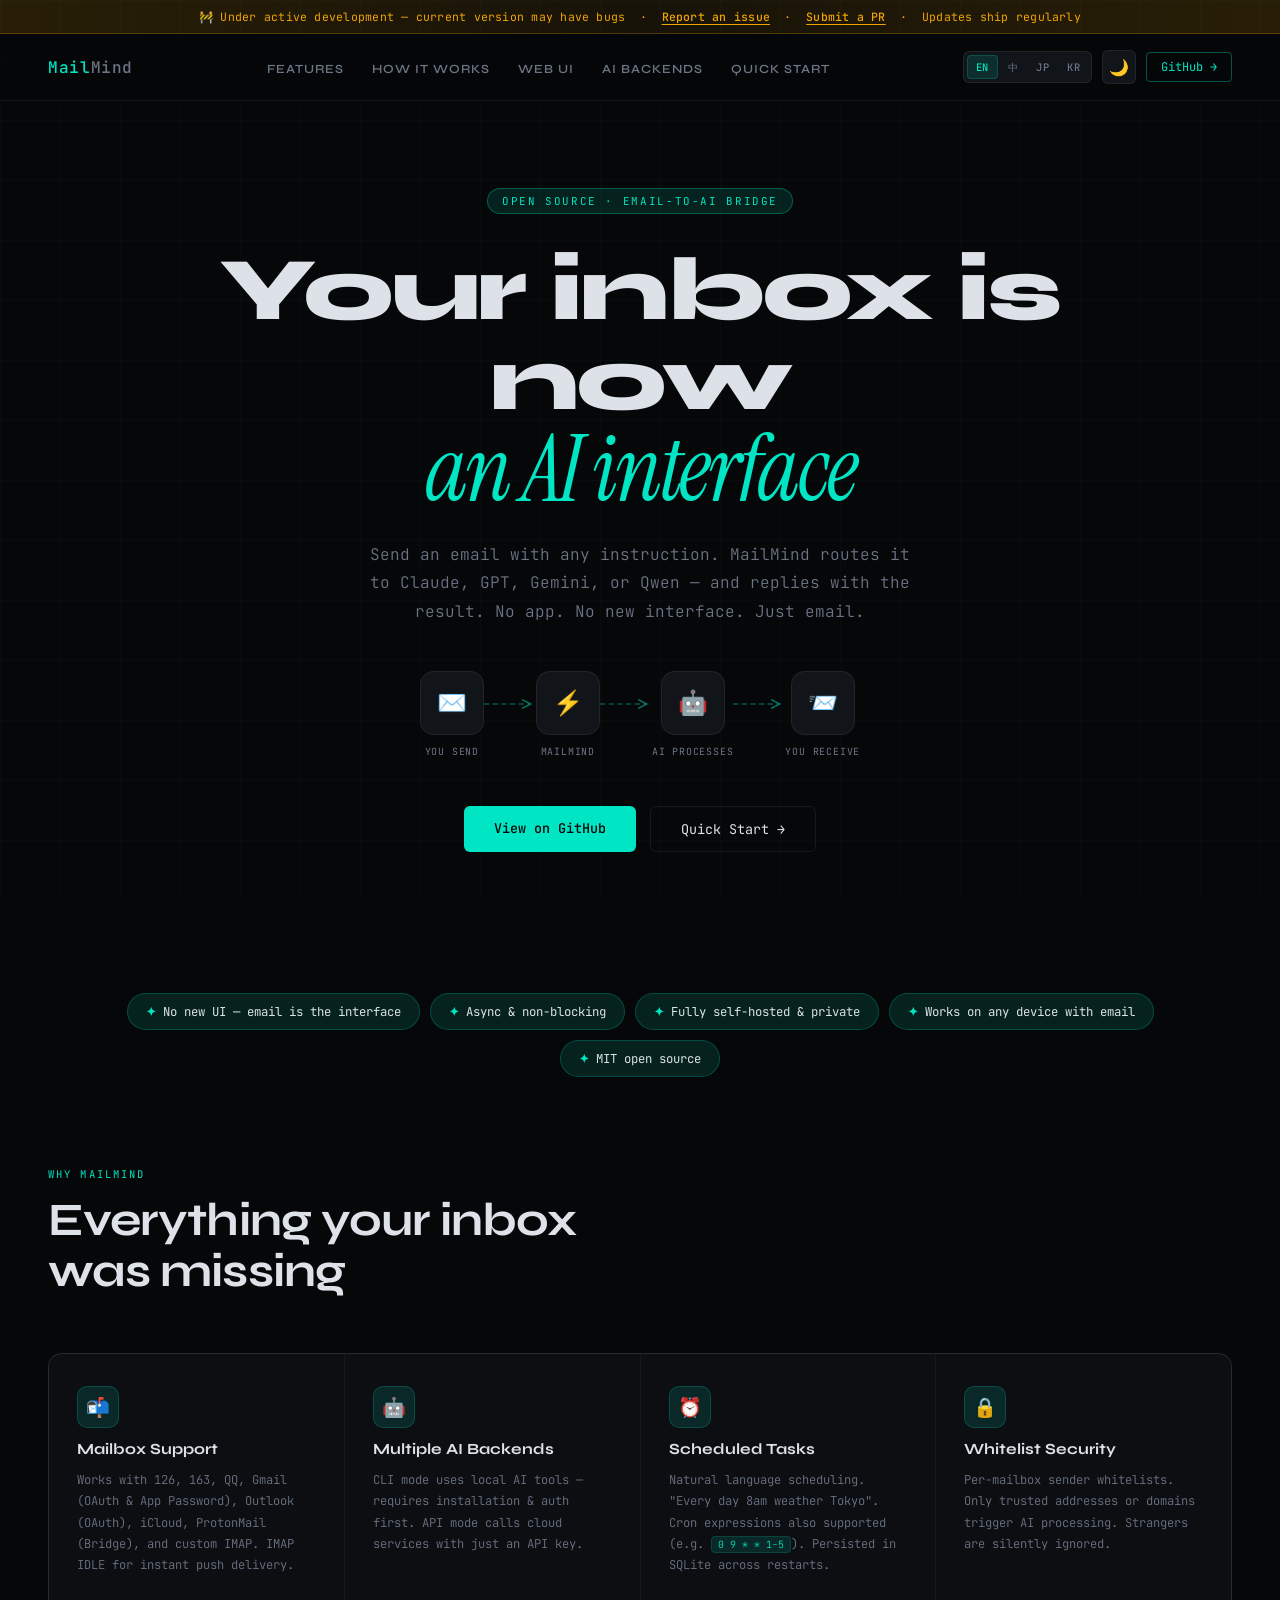
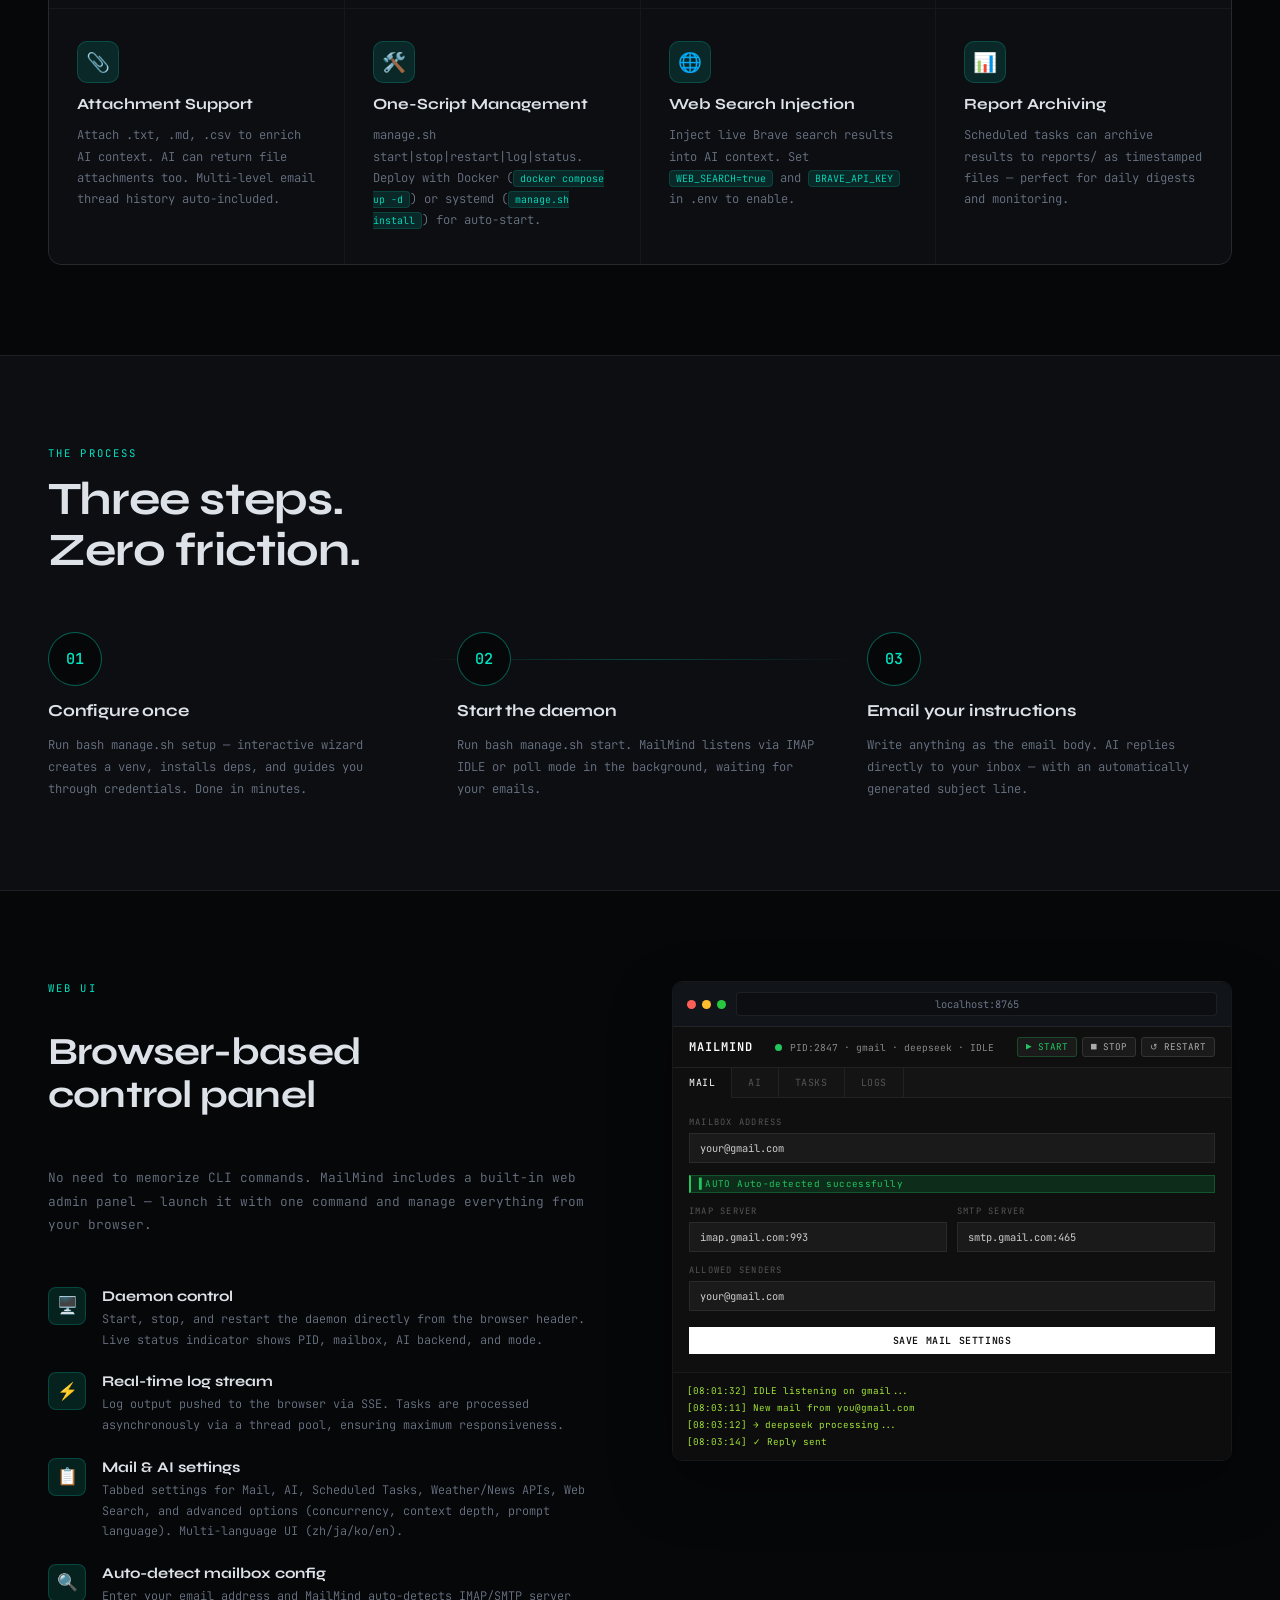
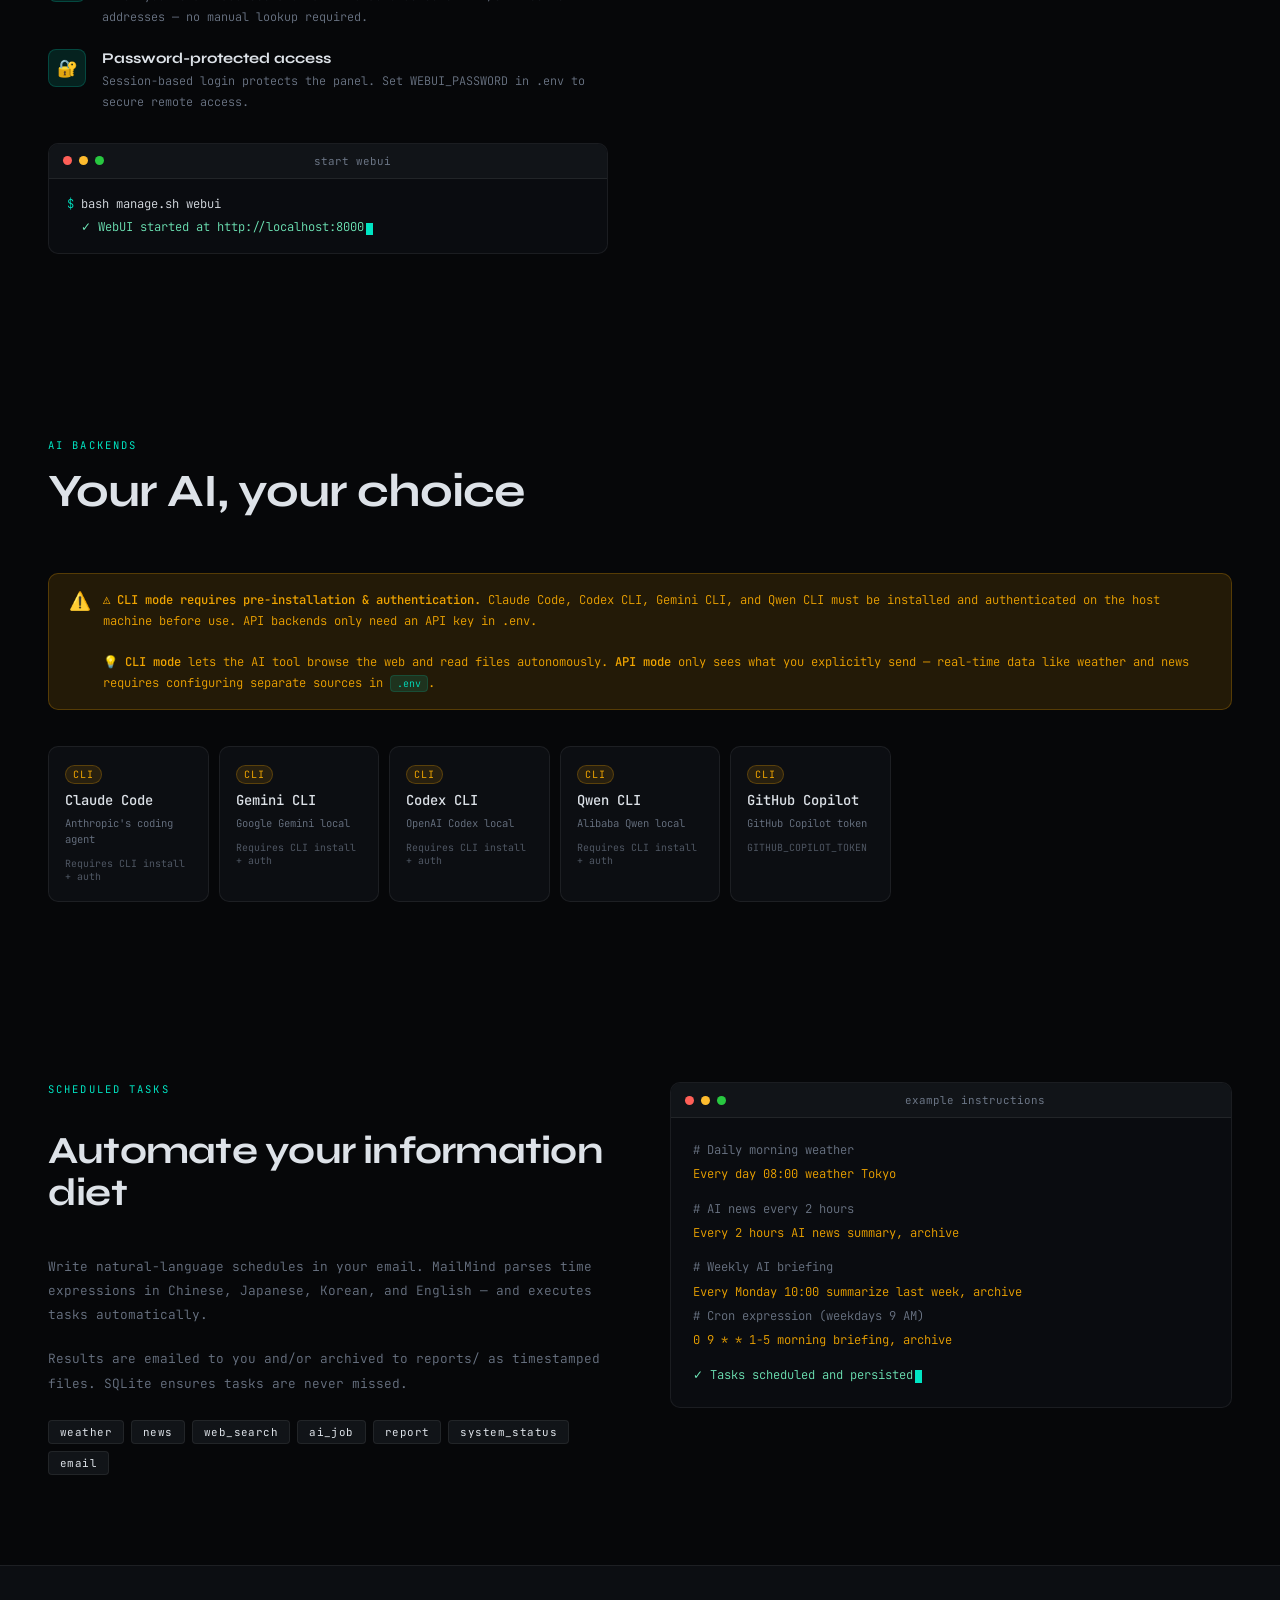
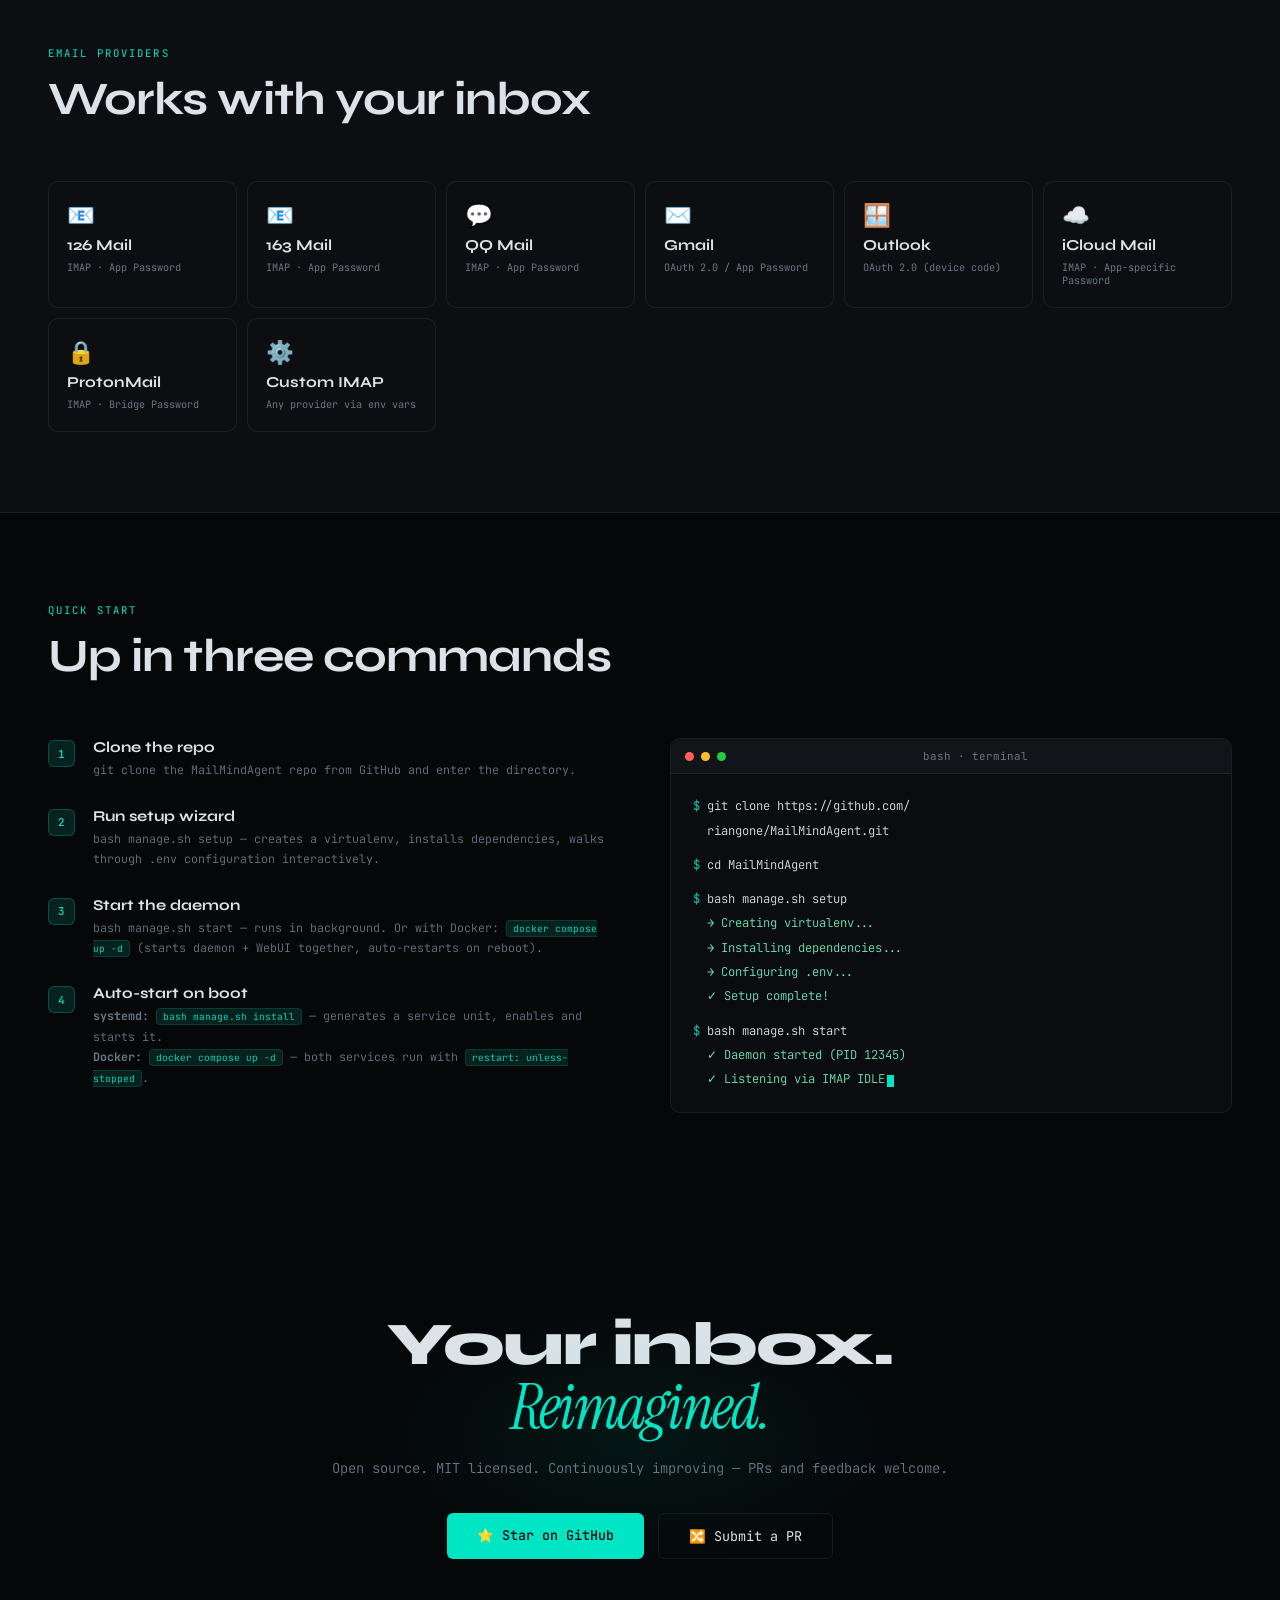
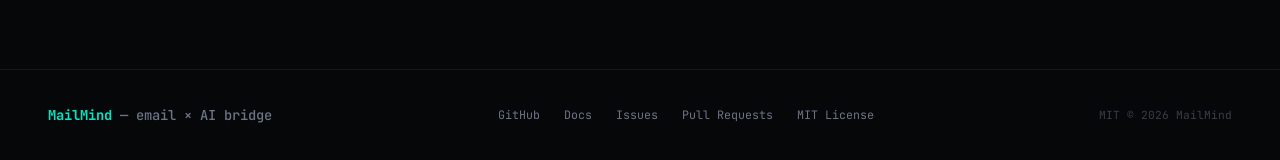
==== docs/index.html @ 99341ce5 "docs: only show 5 CLI AI cards, update web search to Brave only - Remove API backend cards from AI s" ====
<!DOCTYPE html>
<html lang="en" data-theme="dark">
<head>
  <meta charset="UTF-8" />
  <meta name="viewport" content="width=device-width, initial-scale=1.0" />
  <title>MailMind — Your Inbox, Powered by AI</title>
  <meta name="description" content="Send an email. Get an AI response. MailMind bridges your inbox with Claude, GPT, Gemini, and more — no app required." />
  <link rel="preconnect" href="https://fonts.googleapis.com" />
  <link rel="preconnect" href="https://fonts.gstatic.com" crossorigin />
  <link href="https://fonts.googleapis.com/css2?family=Syne:wght@400;600;700;800&family=JetBrains+Mono:ital,wght@0,300;0,400;0,500;1,300&family=Instrument+Serif:ital@0;1&display=swap" rel="stylesheet" />
  <style>
    *, *::before, *::after { box-sizing: border-box; margin: 0; padding: 0; }

    /* ── DARK theme (default) ── */
    :root {
      --bg:        #060709;
      --bg2:       #0c0e12;
      --bg3:       #111418;
      --border:    rgba(255,255,255,0.07);
      --border2:   rgba(255,255,255,0.12);
      --cyan:      #00e5c3;
      --cyan-dim:  rgba(0,229,195,0.12);
      --amber:     #f0a500;
      --amber-dim: rgba(240,165,0,0.12);
      --red:       #ff5b6e;
      --red-dim:   rgba(255,91,110,0.12);
      --text:      #dde2e8;
      --muted:     #6b7585;
      --card-bg:   var(--bg2);
      --glow:      0 0 40px rgba(0,229,195,0.18);
      --grid-color: rgba(0,229,195,0.03);
    }

    /* ── LIGHT theme ── */
    [data-theme="light"] {
      --bg:        #f5f7fa;
      --bg2:       #eceef2;
      --bg3:       #e2e5eb;
      --border:    rgba(0,0,0,0.08);
      --border2:   rgba(0,0,0,0.15);
      --cyan:      #009e88;
      --cyan-dim:  rgba(0,158,136,0.10);
      --amber:     #c97c00;
      --amber-dim: rgba(201,124,0,0.10);
      --red:       #d93a4e;
      --red-dim:   rgba(217,58,78,0.10);
      --text:      #1a1d24;
      --muted:     #6b7585;
      --card-bg:   #fff;
      --glow:      0 0 40px rgba(0,158,136,0.20);
      --grid-color: rgba(0,120,105,0.04);
    }

    html { scroll-behavior: smooth; }

    body {
      background: var(--bg);
      color: var(--text);
      font-family: 'Syne', sans-serif;
      min-height: 100vh;
      overflow-x: hidden;
      transition: background 0.3s, color 0.3s;
    }

    body::before {
      content: '';
      position: fixed;
      inset: 0;
      background-image:
        linear-gradient(var(--grid-color) 1px, transparent 1px),
        linear-gradient(90deg, var(--grid-color) 1px, transparent 1px);
      background-size: 60px 60px;
      pointer-events: none;
      z-index: 0;
    }

    /* ── WIP BANNER ── */
    .wip-bar {
      position: relative;
      z-index: 200;
      background: linear-gradient(90deg, rgba(240,165,0,0.15), rgba(240,165,0,0.08), rgba(240,165,0,0.15));
      border-bottom: 1px solid rgba(240,165,0,0.25);
      padding: 9px 24px;
      text-align: center;
      font-family: 'JetBrains Mono', monospace;
      font-size: 0.72rem;
      font-weight: 400;
      color: var(--amber);
      letter-spacing: 0.02em;
    }
    .wip-bar a { color: var(--amber); font-weight: 500; text-underline-offset: 3px; }
    .wip-bar a:hover { opacity: 0.8; }

    /* ── NAV ── */
    nav {
      position: sticky;
      top: 0;
      z-index: 100;
      display: flex;
      align-items: center;
      justify-content: space-between;
      padding: 16px 48px;
      background: rgba(6,7,9,0.88);
      backdrop-filter: blur(14px);
      border-bottom: 1px solid var(--border);
      transition: background 0.3s;
      gap: 16px;
    }
    [data-theme="light"] nav { background: rgba(245,247,250,0.90); }

    .nav-logo {
      font-family: 'JetBrains Mono', monospace;
      font-size: 1rem;
      font-weight: 500;
      color: var(--cyan);
      letter-spacing: 0.04em;
      text-decoration: none;
      flex-shrink: 0;
    }
    .nav-logo span { color: var(--muted); }

    .nav-links {
      list-style: none;
      display: flex;
      gap: 28px;
      flex: 1;
      justify-content: center;
    }
    .nav-links a {
      font-size: 0.78rem;
      font-weight: 600;
      letter-spacing: 0.08em;
      text-transform: uppercase;
      color: var(--muted);
      text-decoration: none;
      transition: color 0.2s;
    }
    .nav-links a:hover { color: var(--text); }

    .nav-controls {
      display: flex;
      align-items: center;
      gap: 10px;
      flex-shrink: 0;
    }

    /* Language switcher */
    .lang-switcher {
      display: flex;
      gap: 2px;
      background: var(--bg3);
      border: 1px solid var(--border);
      border-radius: 6px;
      padding: 3px;
    }
    .lang-btn {
      font-family: 'JetBrains Mono', monospace;
      font-size: 0.65rem;
      font-weight: 500;
      color: var(--muted);
      background: none;
      border: none;
      padding: 4px 8px;
      border-radius: 4px;
      cursor: pointer;
      transition: background 0.15s, color 0.15s;
      letter-spacing: 0.04em;
    }
    .lang-btn:hover { color: var(--text); }
    .lang-btn.active {
      background: var(--cyan-dim);
      color: var(--cyan);
      border: 1px solid rgba(0,229,195,0.2);
    }

    /* Theme toggle */
    .theme-btn {
      width: 34px;
      height: 34px;
      border-radius: 6px;
      border: 1px solid var(--border);
      background: var(--bg3);
      color: var(--muted);
      font-size: 1rem;
      cursor: pointer;
      display: flex;
      align-items: center;
      justify-content: center;
      transition: border-color 0.2s, color 0.2s;
    }
    .theme-btn:hover { border-color: var(--border2); color: var(--text); }

    .nav-cta {
      font-family: 'JetBrains Mono', monospace;
      font-size: 0.75rem;
      color: var(--cyan) !important;
      border: 1px solid rgba(0,229,195,0.35) !important;
      padding: 6px 14px;
      border-radius: 4px;
      transition: background 0.2s, box-shadow 0.2s !important;
      text-decoration: none;
    }
    .nav-cta:hover { background: var(--cyan-dim) !important; box-shadow: var(--glow) !important; }

    /* ── Sections ── */
    section { position: relative; z-index: 1; }

    /* ── HERO ── */
    #hero {
      min-height: 92vh;
      display: flex;
      flex-direction: column;
      align-items: center;
      justify-content: center;
      padding: 80px 24px 70px;
      text-align: center;
    }

    .hero-badge {
      font-family: 'JetBrains Mono', monospace;
      font-size: 0.68rem;
      letter-spacing: 0.15em;
      text-transform: uppercase;
      color: var(--cyan);
      border: 1px solid rgba(0,229,195,0.3);
      background: var(--cyan-dim);
      padding: 5px 14px;
      border-radius: 100px;
      margin-bottom: 32px;
      display: inline-block;
      animation: fade-in 0.6s ease both;
    }

    h1 {
      font-size: clamp(2.8rem, 7vw, 6rem);
      font-weight: 800;
      line-height: 1.0;
      letter-spacing: -0.03em;
      max-width: 900px;
      margin-bottom: 24px;
      animation: rise 0.8s cubic-bezier(.16,1,.3,1) both;
      animation-delay: 0.1s;
    }
    h1 em {
      font-family: 'Instrument Serif', serif;
      font-style: italic;
      font-weight: 400;
      color: var(--cyan);
    }

    .hero-sub {
      font-family: 'JetBrains Mono', monospace;
      font-size: clamp(0.82rem, 1.4vw, 1rem);
      font-weight: 300;
      color: var(--muted);
      max-width: 540px;
      line-height: 1.8;
      margin-bottom: 44px;
      animation: rise 0.8s cubic-bezier(.16,1,.3,1) both;
      animation-delay: 0.2s;
    }

    .flow {
      display: flex;
      align-items: center;
      gap: 0;
      margin-bottom: 48px;
      animation: rise 0.8s cubic-bezier(.16,1,.3,1) both;
      animation-delay: 0.3s;
      flex-wrap: wrap;
      justify-content: center;
    }
    .flow-node { display: flex; flex-direction: column; align-items: center; gap: 10px; }
    .flow-icon {
      width: 64px; height: 64px;
      border-radius: 14px;
      background: var(--bg3);
      border: 1px solid var(--border);
      display: flex; align-items: center; justify-content: center;
      font-size: 1.5rem;
    }
    .flow-node:nth-child(1) .flow-icon { animation: pulse-b 3s ease-in-out infinite; }
    .flow-node:nth-child(3) .flow-icon { animation: pulse-b 3s ease-in-out 1s infinite; }
    .flow-node:nth-child(5) .flow-icon { animation: pulse-b 3s ease-in-out 2s infinite; }
    .flow-node:nth-child(7) .flow-icon { animation: pulse-b 3s ease-in-out 0.5s infinite; }
    @keyframes pulse-b {
      0%,100% { border-color: var(--border); }
      50% { border-color: rgba(0,229,195,0.5); box-shadow: 0 0 18px rgba(0,229,195,0.14); }
    }
    .flow-label { font-family: 'JetBrains Mono', monospace; font-size: 0.62rem; letter-spacing: 0.08em; text-transform: uppercase; color: var(--muted); }
    .flow-arrow { width: 52px; display: flex; align-items: center; padding-bottom: 22px; }
    .flow-arrow svg { width: 100%; height: 16px; }
    .arrow-line { stroke: var(--cyan); stroke-opacity: 0.35; stroke-dasharray: 6 4; animation: dash 1.5s linear infinite; }
    @keyframes dash { to { stroke-dashoffset: -20; } }

    .hero-cta {
      display: flex; gap: 14px; justify-content: center; flex-wrap: wrap;
      animation: rise 0.8s cubic-bezier(.16,1,.3,1) both;
      animation-delay: 0.4s;
    }

    .btn-primary {
      font-family: 'JetBrains Mono', monospace;
      font-size: 0.84rem; font-weight: 500;
      color: var(--bg); background: var(--cyan);
      border: none; padding: 13px 30px; border-radius: 6px;
      cursor: pointer; text-decoration: none;
      transition: transform 0.15s, box-shadow 0.2s, opacity 0.2s;
      display: inline-block;
    }
    .btn-primary:hover { transform: translateY(-2px); box-shadow: 0 8px 28px rgba(0,229,195,0.3); opacity: 0.92; }

    .btn-secondary {
      font-family: 'JetBrains Mono', monospace;
      font-size: 0.84rem; font-weight: 400;
      color: var(--text); background: transparent;
      border: 1px solid var(--border); padding: 13px 30px; border-radius: 6px;
      cursor: pointer; text-decoration: none;
      transition: background 0.2s, border-color 0.2s;
      display: inline-block;
    }
    .btn-secondary:hover { background: var(--bg3); border-color: var(--border2); }

    /* ── Stats bar ── */
    .stats-bar {
      display: grid;
      grid-template-columns: repeat(4, 1fr);
      border: 1px solid var(--border);
      border-radius: 12px;
      overflow: hidden;
      margin: 0 auto 0;
      max-width: 960px;
      background: var(--border);
      gap: 1px;
      position: relative;
      z-index: 1;
    }
    .stat { background: var(--bg2); padding: 28px 22px; }
    .stat-num { font-size: 2rem; font-weight: 800; letter-spacing: -0.03em; color: var(--cyan); margin-bottom: 6px; }
    .stat-label { font-family: 'JetBrains Mono', monospace; font-size: 0.68rem; font-weight: 400; color: var(--muted); letter-spacing: 0.06em; text-transform: uppercase; }

    /* ── Shared section styles ── */
    .section-wrap { max-width: 1200px; margin: 0 auto; }
    .section-label { font-family: 'JetBrains Mono', monospace; font-size: 0.66rem; letter-spacing: 0.2em; text-transform: uppercase; color: var(--cyan); margin-bottom: 14px; display: block; }
    .section-title { font-size: clamp(1.9rem, 3.8vw, 2.9rem); font-weight: 700; letter-spacing: -0.02em; line-height: 1.1; margin-bottom: 56px; }

    /* ── USP HIGHLIGHTS ── */
    .usp-strip {
      max-width: 1200px; margin: 0 auto;
      padding: 64px 48px 0;
      display: flex; flex-wrap: wrap; gap: 10px; justify-content: center;
    }
    .usp-pill {
      display: flex; align-items: center; gap: 7px;
      padding: 9px 18px;
      border: 1px solid rgba(0,229,195,0.22);
      border-radius: 999px;
      background: var(--cyan-dim);
      font-family: 'JetBrains Mono', monospace;
      font-size: 0.77rem; font-weight: 400;
      color: var(--text);
      white-space: nowrap;
      transition: border-color 0.2s, background 0.2s;
    }
    .usp-pill:hover { border-color: rgba(0,229,195,0.5); background: rgba(0,229,195,0.18); }
    .usp-mark { color: var(--cyan); font-weight: 700; }

    /* ── FEATURES ── */
    #features { padding: 90px 48px; }
    .features-grid { display: grid; grid-template-columns: repeat(auto-fit, minmax(270px, 1fr)); gap: 1px; background: var(--border); border: 1px solid var(--border); border-radius: 14px; overflow: hidden; }
    .feature-card {
      background: var(--card-bg); padding: 32px 28px;
      display: flex; flex-direction: column; gap: 12px;
      transition: background 0.2s; position: relative; overflow: hidden;
    }
    .feature-card::before { content: ''; position: absolute; top: 0; left: 0; right: 0; height: 2px; background: linear-gradient(90deg, transparent, var(--cyan), transparent); opacity: 0; transition: opacity 0.3s; }
    .feature-card:hover { background: var(--bg3); }
    .feature-card:hover::before { opacity: 1; }
    .feature-icon { width: 42px; height: 42px; border-radius: 10px; background: var(--cyan-dim); border: 1px solid rgba(0,229,195,0.2); display: flex; align-items: center; justify-content: center; font-size: 1.2rem; }
    .feature-card h3 { font-size: 0.97rem; font-weight: 700; color: var(--text); }
    .feature-card p { font-family: 'JetBrains Mono', monospace; font-size: 0.76rem; font-weight: 300; color: var(--muted); line-height: 1.75; }

    /* ── HOW IT WORKS ── */
    #how { padding: 90px 48px; background: var(--bg2); border-top: 1px solid var(--border); border-bottom: 1px solid var(--border); }
    .steps { display: grid; grid-template-columns: 1fr 1fr 1fr; gap: 44px; margin-top: 56px; position: relative; }
    .steps::before { content: ''; position: absolute; top: 27px; left: calc(33.3% - 20px); right: calc(33.3% - 20px); height: 1px; background: linear-gradient(90deg, transparent, var(--cyan), transparent); opacity: 0.25; }
    .step { display: flex; flex-direction: column; gap: 14px; }
    .step-num { width: 54px; height: 54px; border-radius: 50%; background: var(--bg); border: 1px solid rgba(0,229,195,0.4); display: flex; align-items: center; justify-content: center; font-family: 'JetBrains Mono', monospace; font-size: 0.95rem; font-weight: 500; color: var(--cyan); flex-shrink: 0; }
    .step h3 { font-size: 1.05rem; font-weight: 700; color: var(--text); letter-spacing: -0.01em; }
    .step p { font-family: 'JetBrains Mono', monospace; font-size: 0.76rem; font-weight: 300; color: var(--muted); line-height: 1.8; }

    /* ── WEB UI ── */
    #webui { padding: 90px 48px; }
    .webui-inner { display: grid; grid-template-columns: 1fr 1fr; gap: 64px; align-items: start; }
    .webui-features { display: flex; flex-direction: column; gap: 22px; }
    .webui-feat { display: flex; gap: 16px; align-items: flex-start; }
    .webui-feat-icon { width: 38px; height: 38px; border-radius: 8px; background: var(--cyan-dim); border: 1px solid rgba(0,229,195,0.2); display: flex; align-items: center; justify-content: center; font-size: 1.05rem; flex-shrink: 0; }
    .webui-feat-content h4 { font-size: 0.93rem; font-weight: 700; color: var(--text); margin-bottom: 4px; }
    .webui-feat-content p { font-family: 'JetBrains Mono', monospace; font-size: 0.74rem; font-weight: 300; color: var(--muted); line-height: 1.75; }

    /* Browser mockup */
    .browser-mock { border-radius: 10px; overflow: hidden; border: 1px solid var(--border); box-shadow: 0 24px 60px rgba(0,0,0,0.35); }
    [data-theme="light"] .browser-mock { box-shadow: 0 16px 48px rgba(0,0,0,0.12); }
    .browser-bar { background: var(--bg3); border-bottom: 1px solid var(--border); padding: 10px 14px; display: flex; align-items: center; gap: 10px; }
    .browser-dots { display: flex; gap: 6px; }
    .browser-url { flex: 1; background: var(--bg2); border: 1px solid var(--border); border-radius: 4px; padding: 4px 10px; font-family: 'JetBrains Mono', monospace; font-size: 0.65rem; color: var(--muted); text-align: center; }
    .browser-body { background: #0f0f0f; }
    /* Mini WebUI header */
    .wui-header { background: #0f0f0f; border-bottom: 1px solid #222; padding: 10px 16px; display: flex; align-items: center; justify-content: space-between; }
    .wui-logo { font-family: 'JetBrains Mono', monospace; font-size: 0.75rem; font-weight: 600; color: #fff; letter-spacing: 0.08em; }
    .wui-status { display: flex; align-items: center; gap: 8px; }
    .wui-dot { width: 7px; height: 7px; border-radius: 50%; background: #22c55e; animation: pulse-g 2s ease-in-out infinite; }
    @keyframes pulse-g { 0%,100% { opacity: 1; } 50% { opacity: 0.4; } }
    .wui-pid { font-family: 'JetBrains Mono', monospace; font-size: 0.6rem; color: #888; }
    .wui-btns { display: flex; gap: 5px; }
    .wui-btn { font-family: 'JetBrains Mono', monospace; font-size: 0.58rem; padding: 3px 8px; border-radius: 3px; border: 1px solid #333; background: #1a1a1a; color: #aaa; cursor: default; }
    .wui-btn.green { border-color: #22c55e44; color: #22c55e; }
    /* Tabs */
    .wui-tabs { background: #141414; border-bottom: 1px solid #222; display: flex; gap: 0; }
    .wui-tab { font-family: 'JetBrains Mono', monospace; font-size: 0.62rem; padding: 8px 16px; color: #555; border-right: 1px solid #222; cursor: default; letter-spacing: 0.06em; text-transform: uppercase; }
    .wui-tab.active { color: #fff; background: #0f0f0f; border-bottom: 1px solid #0f0f0f; margin-bottom: -1px; }
    /* Content */
    .wui-content { padding: 18px 16px; display: flex; flex-direction: column; gap: 12px; }
    .wui-field { display: flex; flex-direction: column; gap: 5px; }
    .wui-label { font-family: 'JetBrains Mono', monospace; font-size: 0.55rem; letter-spacing: 0.14em; text-transform: uppercase; color: #555; }
    .wui-input { background: #1a1a1a; border: 1px solid #2a2a2a; border-radius: 0; padding: 7px 10px; font-family: 'JetBrains Mono', monospace; font-size: 0.65rem; color: #ccc; }
    .wui-row { display: grid; grid-template-columns: 1fr 1fr; gap: 10px; }
    .wui-badge { display: inline-block; padding: 2px 8px; background: #0d2d1a; border: 1px solid #22c55e44; border-left: 2px solid #22c55e; font-family: 'JetBrains Mono', monospace; font-size: 0.58rem; color: #22c55e; letter-spacing: 0.04em; }
    .wui-save { font-family: 'JetBrains Mono', monospace; font-size: 0.62rem; background: #fff; color: #0f0f0f; border: none; padding: 7px 16px; cursor: default; margin-top: 4px; letter-spacing: 0.06em; font-weight: 600; }
    /* Log strip */
    .wui-log { background: #0d0d0d; padding: 10px 14px; border-top: 1px solid #1a1a1a; font-family: 'JetBrains Mono', monospace; font-size: 0.58rem; color: #a3e635; line-height: 1.8; }

    /* ── AI BACKENDS ── */
    #ai { padding: 90px 48px; }
    .cli-note {
      background: var(--amber-dim);
      border: 1px solid rgba(240,165,0,0.25);
      border-radius: 10px;
      padding: 16px 20px;
      margin-bottom: 36px;
      display: flex; gap: 12px; align-items: flex-start;
    }
    .cli-note-icon { font-size: 1.1rem; flex-shrink: 0; margin-top: 1px; }
    .cli-note-text { font-family: 'JetBrains Mono', monospace; font-size: 0.76rem; font-weight: 300; color: var(--amber); line-height: 1.7; }
    .cli-note-text strong { font-weight: 500; }
    .ai-grid { display: grid; grid-template-columns: repeat(auto-fill, minmax(155px, 1fr)); gap: 10px; }
    .ai-card { background: var(--card-bg); border: 1px solid var(--border); border-radius: 10px; padding: 18px 16px; display: flex; flex-direction: column; gap: 7px; transition: border-color 0.2s, background 0.2s, transform 0.15s; }
    .ai-card:hover { border-color: rgba(0,229,195,0.3); background: var(--bg3); transform: translateY(-2px); }
    .ai-name { font-family: 'JetBrains Mono', monospace; font-size: 0.86rem; font-weight: 500; color: var(--text); }
    .ai-type { font-family: 'JetBrains Mono', monospace; font-size: 0.63rem; letter-spacing: 0.1em; text-transform: uppercase; padding: 2px 7px; border-radius: 100px; display: inline-block; width: fit-content; }
    .ai-type.cli { background: var(--amber-dim); color: var(--amber); border: 1px solid rgba(240,165,0,0.25); }
    .ai-type.api { background: var(--cyan-dim); color: var(--cyan); border: 1px solid rgba(0,229,195,0.25); }
    .ai-desc { font-family: 'JetBrains Mono', monospace; font-size: 0.66rem; font-weight: 300; color: var(--muted); line-height: 1.5; }
    .ai-req { font-family: 'JetBrains Mono', monospace; font-size: 0.62rem; color: var(--muted); opacity: 0.7; margin-top: 2px; }


    /* ── TASKS ── */
    #tasks { padding: 90px 48px; }
    .tasks-inner { display: grid; grid-template-columns: 1fr 1fr; gap: 60px; align-items: start; }
    .tasks-desc { display: flex; flex-direction: column; gap: 20px; }
    .tasks-desc p { font-family: 'JetBrains Mono', monospace; font-size: 0.8rem; font-weight: 300; color: var(--muted); line-height: 1.9; }
    .task-types { display: flex; flex-wrap: wrap; gap: 7px; margin-top: 4px; }
    .task-tag { font-family: 'JetBrains Mono', monospace; font-size: 0.68rem; color: var(--text); background: var(--bg3); border: 1px solid var(--border); padding: 4px 11px; border-radius: 4px; letter-spacing: 0.04em; transition: border-color 0.2s, color 0.2s; }
    .task-tag:hover { border-color: rgba(0,229,195,0.4); color: var(--cyan); }

    /* ── Terminal ── */
    .terminal { background: #0a0c10; border: 1px solid var(--border); border-radius: 10px; overflow: hidden; }
    [data-theme="light"] .terminal { background: #1a1d24; }
    .terminal-bar { display: flex; align-items: center; gap: 7px; padding: 10px 14px; border-bottom: 1px solid var(--border); background: var(--bg3); }
    [data-theme="light"] .terminal-bar { background: #22262e; }
    .dot { width: 9px; height: 9px; border-radius: 50%; }
    .dot.r { background: #ff5f57; }
    .dot.y { background: #febc2e; }
    .dot.g { background: #28c840; }
    .terminal-title { font-family: 'JetBrains Mono', monospace; font-size: 0.68rem; color: #6b7585; margin: 0 auto; }
    .terminal-body { padding: 20px 22px; font-family: 'JetBrains Mono', monospace; font-size: 0.76rem; font-weight: 300; line-height: 2; }
    .t-prompt { color: #00e5c3; }
    .t-cmd { color: #dde2e8; }
    .t-comment { color: #6b7585; }
    .t-email { color: #f0a500; }
    .t-out { color: #6ee7b7; }
    .t-blank { height: 10px; display: block; }
    .cursor { display: inline-block; width: 7px; height: 1em; background: #00e5c3; animation: blink 1s step-end infinite; vertical-align: text-bottom; margin-left: 2px; }
    @keyframes blink { 0%,100% { opacity: 0.9; } 50% { opacity: 0; } }

    /* ── MAILBOXES ── */
    #mailboxes { padding: 80px 48px; background: var(--bg2); border-top: 1px solid var(--border); border-bottom: 1px solid var(--border); }
    .mailbox-grid { display: grid; grid-template-columns: repeat(auto-fill, minmax(175px, 1fr)); gap: 10px; margin-top: 44px; }
    .mailbox-card { background: var(--card-bg); border: 1px solid var(--border); border-radius: 10px; padding: 20px 18px; display: flex; flex-direction: column; gap: 7px; transition: border-color 0.2s, transform 0.15s; }
    .mailbox-card:hover { border-color: rgba(0,229,195,0.25); transform: translateY(-2px); }
    .mailbox-icon { font-size: 1.4rem; }
    .mailbox-name { font-size: 0.95rem; font-weight: 700; color: var(--text); }
    .mailbox-auth { font-family: 'JetBrains Mono', monospace; font-size: 0.64rem; color: var(--muted); }

    /* ── QUICK START ── */
    #start { padding: 90px 48px; }
    .start-inner { display: grid; grid-template-columns: 1fr 1fr; gap: 60px; align-items: start; }
    .start-steps { display: flex; flex-direction: column; gap: 26px; }
    .start-step { display: flex; gap: 18px; align-items: flex-start; }
    .start-step-num { font-family: 'JetBrains Mono', monospace; font-size: 0.68rem; font-weight: 500; color: var(--cyan); background: var(--cyan-dim); border: 1px solid rgba(0,229,195,0.25); width: 27px; height: 27px; border-radius: 6px; display: flex; align-items: center; justify-content: center; flex-shrink: 0; margin-top: 2px; }
    .start-step-content h4 { font-size: 0.94rem; font-weight: 700; color: var(--text); margin-bottom: 4px; }
    .start-step-content p { font-family: 'JetBrains Mono', monospace; font-size: 0.73rem; font-weight: 300; color: var(--muted); line-height: 1.75; }

    /* ── CTA ── */
    #cta { padding: 110px 48px; text-align: center; position: relative; }
    #cta::before { content: ''; position: absolute; top: 50%; left: 50%; transform: translate(-50%,-50%); width: 600px; height: 300px; background: radial-gradient(ellipse at center, rgba(0,229,195,0.07) 0%, transparent 70%); pointer-events: none; }
    #cta h2 { font-size: clamp(2rem, 5vw, 3.8rem); font-weight: 800; letter-spacing: -0.03em; line-height: 1.05; margin-bottom: 18px; }
    #cta h2 em { font-family: 'Instrument Serif', serif; font-style: italic; font-weight: 400; color: var(--cyan); }
    #cta p { font-family: 'JetBrains Mono', monospace; font-size: 0.86rem; font-weight: 300; color: var(--muted); margin-bottom: 36px; }

    /* ── Footer ── */
    footer { border-top: 1px solid var(--border); padding: 36px 48px; display: flex; align-items: center; justify-content: space-between; position: relative; z-index: 1; flex-wrap: wrap; gap: 16px; }
    .footer-logo { font-family: 'JetBrains Mono', monospace; font-size: 0.86rem; font-weight: 500; color: var(--muted); }
    .footer-logo strong { color: var(--cyan); }
    .footer-links { display: flex; gap: 24px; flex-wrap: wrap; }
    .footer-links a { font-family: 'JetBrains Mono', monospace; font-size: 0.73rem; color: var(--muted); text-decoration: none; transition: color 0.2s; }
    .footer-links a:hover { color: var(--text); }
    .footer-copy { font-family: 'JetBrains Mono', monospace; font-size: 0.7rem; color: var(--muted); opacity: 0.5; }

    /* ── Animations ── */
    @keyframes fade-in { from { opacity: 0; } to { opacity: 1; } }
    @keyframes rise { from { opacity: 0; transform: translateY(20px); } to { opacity: 1; transform: translateY(0); } }
    .reveal { opacity: 0; transform: translateY(22px); transition: opacity 0.6s cubic-bezier(.16,1,.3,1), transform 0.6s cubic-bezier(.16,1,.3,1); }
    .reveal.visible { opacity: 1; transform: translateY(0); }

    code { font-family: 'JetBrains Mono', monospace; font-size: 0.82em; color: var(--cyan); background: var(--cyan-dim); border: 1px solid rgba(0,229,195,0.15); padding: 1px 6px; border-radius: 4px; }

    ::-webkit-scrollbar { width: 5px; }
    ::-webkit-scrollbar-track { background: var(--bg); }
    ::-webkit-scrollbar-thumb { background: rgba(0,229,195,0.2); border-radius: 3px; }

    /* ── Responsive ── */
    @media (max-width: 900px) {
      nav { padding: 12px 16px; gap: 10px; }
      .nav-links { display: none; }
      .nav-cta { display: none; }
      .nav-controls { gap: 8px; }
      .lang-btn { padding: 4px 6px; font-size: 0.6rem; }
      #features, #ai, #start, #cta, #tasks, #webui { padding: 60px 20px; }
      #how, #mailboxes { padding: 60px 20px; }
      .usp-strip { padding: 40px 20px 0; gap: 8px; }
      .usp-pill { font-size: 0.72rem; padding: 7px 14px; }
      .webui-inner { grid-template-columns: 1fr; gap: 36px; }
      .steps { grid-template-columns: 1fr; gap: 30px; }
      .steps::before { display: none; }
      .tasks-inner, .start-inner { grid-template-columns: 1fr; gap: 36px; }
      .stats-bar { grid-template-columns: repeat(2, 1fr); }
      footer { flex-direction: column; text-align: center; }
    }
  </style>
</head>
<body>

<!-- ══ WIP BANNER ══ -->
<div class="wip-bar">
  <span data-i18n="wip_text"></span>
</div>

<!-- ══ NAV ══ -->
<nav>
  <a href="#" class="nav-logo">Mail<span>Mind</span></a>
  <ul class="nav-links">
    <li><a href="#features" data-i18n="nav_features"></a></li>
    <li><a href="#how" data-i18n="nav_how"></a></li>
    <li><a href="#webui" data-i18n="nav_webui"></a></li>
    <li><a href="#ai" data-i18n="nav_ai"></a></li>
    <li><a href="#start" data-i18n="nav_start"></a></li>
  </ul>
  <div class="nav-controls">
    <div class="lang-switcher">
      <button class="lang-btn active" data-lang="en">EN</button>
      <button class="lang-btn" data-lang="zh">中</button>
      <button class="lang-btn" data-lang="ja">JP</button>
      <button class="lang-btn" data-lang="ko">KR</button>
    </div>
    <button class="theme-btn" id="themeBtn" title="Toggle theme">🌙</button>
    <a href="https://github.com/riangone/MailMindAgent" class="nav-cta" target="_blank">GitHub →</a>
  </div>
</nav>

<!-- ══ HERO ══ -->
<section id="hero">
  <span class="hero-badge" data-i18n="hero_badge"></span>
  <h1 data-i18n="hero_h1"></h1>
  <p class="hero-sub" data-i18n="hero_sub"></p>

  <div class="flow">
    <div class="flow-node">
      <div class="flow-icon">✉️</div>
      <span class="flow-label" data-i18n="flow_1"></span>
    </div>
    <div class="flow-arrow"><svg viewBox="0 0 60 16"><line class="arrow-line" x1="0" y1="8" x2="52" y2="8" stroke-width="1.5"/><polyline points="44,3 54,8 44,13" fill="none" stroke="#00e5c3" stroke-opacity="0.55" stroke-width="1.5"/></svg></div>
    <div class="flow-node">
      <div class="flow-icon">⚡</div>
      <span class="flow-label">MailMind</span>
    </div>
    <div class="flow-arrow"><svg viewBox="0 0 60 16"><line class="arrow-line" x1="0" y1="8" x2="52" y2="8" stroke-width="1.5"/><polyline points="44,3 54,8 44,13" fill="none" stroke="#00e5c3" stroke-opacity="0.55" stroke-width="1.5"/></svg></div>
    <div class="flow-node">
      <div class="flow-icon">🤖</div>
      <span class="flow-label" data-i18n="flow_3"></span>
    </div>
    <div class="flow-arrow"><svg viewBox="0 0 60 16"><line class="arrow-line" x1="0" y1="8" x2="52" y2="8" stroke-width="1.5"/><polyline points="44,3 54,8 44,13" fill="none" stroke="#00e5c3" stroke-opacity="0.55" stroke-width="1.5"/></svg></div>
    <div class="flow-node">
      <div class="flow-icon">📨</div>
      <span class="flow-label" data-i18n="flow_4"></span>
    </div>
  </div>

  <div class="hero-cta">
    <a href="https://github.com/riangone/MailMindAgent" class="btn-primary" target="_blank" data-i18n="cta_github"></a>
    <a href="#start" class="btn-secondary" data-i18n="cta_start"></a>
  </div>
</section>


<!-- ══ USP HIGHLIGHTS ══ -->
<div class="usp-strip">
  <div class="usp-pill"><span class="usp-mark">✦</span><span data-i18n="usp1"></span></div>
  <div class="usp-pill"><span class="usp-mark">✦</span><span data-i18n="usp2"></span></div>
  <div class="usp-pill"><span class="usp-mark">✦</span><span data-i18n="usp3"></span></div>
  <div class="usp-pill"><span class="usp-mark">✦</span><span data-i18n="usp4"></span></div>
  <div class="usp-pill"><span class="usp-mark">✦</span><span data-i18n="usp5"></span></div>
</div>

<!-- ══ FEATURES ══ -->
<section id="features">
  <div class="section-wrap">
    <span class="section-label" data-i18n="feat_label"></span>
    <h2 class="section-title" data-i18n="feat_title"></h2>
    <div class="features-grid">
      <div class="feature-card reveal"><div class="feature-icon">📬</div><h3 data-i18n="f1_h"></h3><p data-i18n="f1_p"></p></div>
      <div class="feature-card reveal"><div class="feature-icon">🤖</div><h3 data-i18n="f2_h"></h3><p data-i18n="f2_p"></p></div>
      <div class="feature-card reveal"><div class="feature-icon">⏰</div><h3 data-i18n="f3_h"></h3><p data-i18n="f3_p"></p></div>
      <div class="feature-card reveal"><div class="feature-icon">🔒</div><h3 data-i18n="f4_h"></h3><p data-i18n="f4_p"></p></div>
      <div class="feature-card reveal"><div class="feature-icon">📎</div><h3 data-i18n="f5_h"></h3><p data-i18n="f5_p"></p></div>
      <div class="feature-card reveal"><div class="feature-icon">🛠️</div><h3 data-i18n="f6_h"></h3><p data-i18n="f6_p"></p></div>
      <div class="feature-card reveal"><div class="feature-icon">🌐</div><h3 data-i18n="f7_h"></h3><p data-i18n="f7_p"></p></div>
      <div class="feature-card reveal"><div class="feature-icon">📊</div><h3 data-i18n="f8_h"></h3><p data-i18n="f8_p"></p></div>
    </div>
  </div>
</section>

<!-- ══ HOW IT WORKS ══ -->
<section id="how">
  <div class="section-wrap">
    <span class="section-label" data-i18n="how_label"></span>
    <h2 class="section-title" data-i18n="how_title"></h2>
    <div class="steps">
      <div class="step reveal"><div class="step-num">01</div><h3 data-i18n="s1_h"></h3><p data-i18n="s1_p"></p></div>
      <div class="step reveal"><div class="step-num">02</div><h3 data-i18n="s2_h"></h3><p data-i18n="s2_p"></p></div>
      <div class="step reveal"><div class="step-num">03</div><h3 data-i18n="s3_h"></h3><p data-i18n="s3_p"></p></div>
    </div>
  </div>
</section>

<!-- ══ WEB UI ══ -->
<section id="webui">
  <div class="section-wrap">
    <div class="webui-inner">
      <div class="webui-features reveal">
        <span class="section-label" data-i18n="webui_label"></span>
        <h2 class="section-title" style="font-size:clamp(1.7rem,3.2vw,2.4rem);margin-bottom:28px;" data-i18n="webui_title"></h2>
        <p style="font-family:'JetBrains Mono',monospace;font-size:0.8rem;font-weight:300;color:var(--muted);line-height:1.85;margin-bottom:28px;" data-i18n="webui_desc"></p>
        <div class="webui-feat"><div class="webui-feat-icon">🖥️</div><div class="webui-feat-content"><h4 data-i18n="wf1_h"></h4><p data-i18n="wf1_p"></p></div></div>
        <div class="webui-feat"><div class="webui-feat-icon">⚡</div><div class="webui-feat-content"><h4 data-i18n="wf2_h"></h4><p data-i18n="wf2_p"></p></div></div>
        <div class="webui-feat"><div class="webui-feat-icon">📋</div><div class="webui-feat-content"><h4 data-i18n="wf3_h"></h4><p data-i18n="wf3_p"></p></div></div>
        <div class="webui-feat"><div class="webui-feat-icon">🔍</div><div class="webui-feat-content"><h4 data-i18n="wf4_h"></h4><p data-i18n="wf4_p"></p></div></div>
        <div class="webui-feat"><div class="webui-feat-icon">🔐</div><div class="webui-feat-content"><h4 data-i18n="wf5_h"></h4><p data-i18n="wf5_p"></p></div></div>
        <div style="margin-top:8px;">
          <div class="terminal" style="display:inline-block;width:100%;">
            <div class="terminal-bar"><span class="dot r"></span><span class="dot y"></span><span class="dot g"></span><span class="terminal-title" data-i18n="webui_term_title"></span></div>
            <div class="terminal-body" style="padding:14px 18px;line-height:1.9;">
              <span class="t-prompt">$</span> <span class="t-cmd">bash manage.sh webui</span><br/>
              <span class="t-out">&nbsp;&nbsp;✓ WebUI started at http://localhost:8000</span><span class="cursor"></span>
            </div>
          </div>
        </div>
      </div>

      <!-- Browser mockup -->
      <div class="reveal">
        <div class="browser-mock">
          <div class="browser-bar">
            <div class="browser-dots"><span class="dot r"></span><span class="dot y"></span><span class="dot g"></span></div>
            <div class="browser-url">localhost:8765</div>
          </div>
          <div class="browser-body">
            <!-- WebUI header -->
            <div class="wui-header">
              <span class="wui-logo">MAILMIND</span>
              <div class="wui-status">
                <span class="wui-dot"></span>
                <span class="wui-pid">PID:2847 · gmail · deepseek · IDLE</span>
              </div>
              <div class="wui-btns">
                <span class="wui-btn green">▶ START</span>
                <span class="wui-btn">■ STOP</span>
                <span class="wui-btn">↺ RESTART</span>
              </div>
            </div>
            <!-- Tabs -->
            <div class="wui-tabs">
              <span class="wui-tab active" data-i18n="wui_tab1"></span>
              <span class="wui-tab" data-i18n="wui_tab2"></span>
              <span class="wui-tab" data-i18n="wui_tab4"></span>
              <span class="wui-tab" data-i18n="wui_tab3"></span>
            </div>
            <!-- Form content -->
            <div class="wui-content">
              <div class="wui-field">
                <span class="wui-label" data-i18n="wui_field1"></span>
                <div class="wui-input">your@gmail.com</div>
              </div>
              <span class="wui-badge" data-i18n="wui_badge"></span>
              <div class="wui-row">
                <div class="wui-field">
                  <span class="wui-label">IMAP SERVER</span>
                  <div class="wui-input">imap.gmail.com:993</div>
                </div>
                <div class="wui-field">
                  <span class="wui-label">SMTP SERVER</span>
                  <div class="wui-input">smtp.gmail.com:465</div>
                </div>
              </div>
              <div class="wui-field">
                <span class="wui-label" data-i18n="wui_field2"></span>
                <div class="wui-input">your@gmail.com</div>
              </div>
              <button class="wui-save" data-i18n="wui_save"></button>
            </div>
            <!-- Log strip -->
            <div class="wui-log">
              [08:01:32] IDLE listening on gmail...<br/>
              [08:03:11] New mail from you@gmail.com<br/>
              [08:03:12] → deepseek processing...<br/>
              [08:03:14] ✓ Reply sent
            </div>
          </div>
        </div>
      </div>
    </div>
  </div>
</section>

<!-- ══ AI BACKENDS ══ -->
<section id="ai">
  <div class="section-wrap">
    <span class="section-label" data-i18n="ai_label"></span>
    <h2 class="section-title" data-i18n="ai_title"></h2>

    <div class="cli-note reveal">
      <span class="cli-note-icon">⚠️</span>
      <div class="cli-note-text" data-i18n="cli_note"></div>
    </div>

    <div class="ai-grid">
      <div class="ai-card reveal"><span class="ai-type cli">CLI</span><div class="ai-name">Claude Code</div><div class="ai-desc" data-i18n="ai_claude_desc"></div><div class="ai-req" data-i18n="ai_cli_req"></div></div>
      <div class="ai-card reveal"><span class="ai-type cli">CLI</span><div class="ai-name">Gemini CLI</div><div class="ai-desc" data-i18n="ai_gemini_cli_desc"></div><div class="ai-req" data-i18n="ai_cli_req"></div></div>
      <div class="ai-card reveal"><span class="ai-type cli">CLI</span><div class="ai-name">Codex CLI</div><div class="ai-desc" data-i18n="ai_codex_desc"></div><div class="ai-req" data-i18n="ai_cli_req"></div></div>
      <div class="ai-card reveal"><span class="ai-type cli">CLI</span><div class="ai-name">Qwen CLI</div><div class="ai-desc" data-i18n="ai_qwen_cli_desc"></div><div class="ai-req" data-i18n="ai_cli_req"></div></div>
      <div class="ai-card reveal"><span class="ai-type cli">CLI</span><div class="ai-name">GitHub Copilot</div><div class="ai-desc" data-i18n="ai_copilot_desc"></div><div class="ai-req">GITHUB_COPILOT_TOKEN</div></div>
    </div>
  </div>
</section>

<!-- ══ SCHEDULED TASKS ══ -->
<section id="tasks">
  <div class="section-wrap">
    <div class="tasks-inner">
      <div class="tasks-desc reveal">
        <span class="section-label" data-i18n="task_label"></span>
        <h2 class="section-title" style="font-size:clamp(1.7rem,3.2vw,2.4rem);margin-bottom:20px;" data-i18n="task_title"></h2>
        <p data-i18n="task_p1"></p>
        <p data-i18n="task_p2"></p>
        <div class="task-types">
          <span class="task-tag">weather</span>
          <span class="task-tag">news</span>
          <span class="task-tag">web_search</span>
          <span class="task-tag">ai_job</span>
          <span class="task-tag">report</span>
          <span class="task-tag">system_status</span>
          <span class="task-tag">email</span>
        </div>
      </div>
      <div class="reveal">
        <div class="terminal">
          <div class="terminal-bar"><span class="dot r"></span><span class="dot y"></span><span class="dot g"></span><span class="terminal-title" data-i18n="term_title"></span></div>
          <div class="terminal-body">
            <span class="t-comment" data-i18n="term_c1"></span><br />
            <span class="t-email" data-i18n="term_l1"></span>
            <span class="t-blank"></span>
            <span class="t-comment" data-i18n="term_c2"></span><br />
            <span class="t-email" data-i18n="term_l2"></span>
            <span class="t-blank"></span>
            <span class="t-comment" data-i18n="term_c3"></span><br />
            <span class="t-email" data-i18n="term_l3"></span>
            <br />
            <span class="t-comment" data-i18n="term_c4"></span><br />
            <span class="t-email" data-i18n="term_l4"></span>
            <span class="t-blank"></span>
            <span class="t-out" data-i18n="term_ok"></span><span class="cursor"></span>
          </div>
        </div>
      </div>
    </div>
  </div>
</section>

<!-- ══ MAILBOXES ══ -->
<section id="mailboxes">
  <div class="section-wrap">
    <span class="section-label" data-i18n="mb_label"></span>
    <h2 class="section-title" data-i18n="mb_title"></h2>
    <div class="mailbox-grid">
      <div class="mailbox-card reveal"><span class="mailbox-icon">📧</span><div class="mailbox-name">126 Mail</div><div class="mailbox-auth">IMAP · App Password</div></div>
      <div class="mailbox-card reveal"><span class="mailbox-icon">📧</span><div class="mailbox-name">163 Mail</div><div class="mailbox-auth">IMAP · App Password</div></div>
      <div class="mailbox-card reveal"><span class="mailbox-icon">💬</span><div class="mailbox-name">QQ Mail</div><div class="mailbox-auth">IMAP · App Password</div></div>
      <div class="mailbox-card reveal"><span class="mailbox-icon">✉️</span><div class="mailbox-name">Gmail</div><div class="mailbox-auth">OAuth 2.0 / App Password</div></div>
      <div class="mailbox-card reveal"><span class="mailbox-icon">🪟</span><div class="mailbox-name">Outlook</div><div class="mailbox-auth">OAuth 2.0 (device code)</div></div>
      <div class="mailbox-card reveal"><span class="mailbox-icon">☁️</span><div class="mailbox-name">iCloud Mail</div><div class="mailbox-auth">IMAP · App-specific Password</div></div>
      <div class="mailbox-card reveal"><span class="mailbox-icon">🔒</span><div class="mailbox-name">ProtonMail</div><div class="mailbox-auth">IMAP · Bridge Password</div></div>
      <div class="mailbox-card reveal"><span class="mailbox-icon">⚙️</span><div class="mailbox-name" data-i18n="mb_custom"></div><div class="mailbox-auth" data-i18n="mb_custom_auth"></div></div>
    </div>
  </div>
</section>

<!-- ══ QUICK START ══ -->
<section id="start">
  <div class="section-wrap">
    <span class="section-label" data-i18n="qs_label"></span>
    <h2 class="section-title" data-i18n="qs_title"></h2>
    <div class="start-inner">
      <div class="start-steps">
        <div class="start-step reveal"><div class="start-step-num">1</div><div class="start-step-content"><h4 data-i18n="qs1_h"></h4><p data-i18n="qs1_p"></p></div></div>
        <div class="start-step reveal"><div class="start-step-num">2</div><div class="start-step-content"><h4 data-i18n="qs2_h"></h4><p data-i18n="qs2_p"></p></div></div>
        <div class="start-step reveal"><div class="start-step-num">3</div><div class="start-step-content"><h4 data-i18n="qs3_h"></h4><p data-i18n="qs3_p"></p></div></div>
        <div class="start-step reveal"><div class="start-step-num">4</div><div class="start-step-content"><h4 data-i18n="qs4_h"></h4><p data-i18n="qs4_p"></p></div></div>
      </div>
      <div class="reveal">
        <div class="terminal">
          <div class="terminal-bar"><span class="dot r"></span><span class="dot y"></span><span class="dot g"></span><span class="terminal-title">bash · terminal</span></div>
          <div class="terminal-body">
            <span class="t-prompt">$</span> <span class="t-cmd">git clone https://github.com/<br />&nbsp;&nbsp;riangone/MailMindAgent.git</span>
            <span class="t-blank"></span>
            <span class="t-prompt">$</span> <span class="t-cmd">cd MailMindAgent</span>
            <span class="t-blank"></span>
            <span class="t-prompt">$</span> <span class="t-cmd">bash manage.sh setup</span><br />
            <span class="t-out">&nbsp;&nbsp;→ Creating virtualenv...</span><br />
            <span class="t-out">&nbsp;&nbsp;→ Installing dependencies...</span><br />
            <span class="t-out">&nbsp;&nbsp;→ Configuring .env...</span><br />
            <span class="t-out">&nbsp;&nbsp;✓ Setup complete!</span>
            <span class="t-blank"></span>
            <span class="t-prompt">$</span> <span class="t-cmd">bash manage.sh start</span><br />
            <span class="t-out">&nbsp;&nbsp;✓ Daemon started (PID 12345)</span><br />
            <span class="t-out">&nbsp;&nbsp;✓ Listening via IMAP IDLE</span><span class="cursor"></span>
          </div>
        </div>
      </div>
    </div>
  </div>
</section>

<!-- ══ CTA ══ -->
<section id="cta">
  <h2 data-i18n="final_h"></h2>
  <p data-i18n="final_sub"></p>
  <div style="display:flex;gap:14px;justify-content:center;flex-wrap:wrap;">
    <a href="https://github.com/riangone/MailMindAgent" class="btn-primary" target="_blank" data-i18n="final_btn1"></a>
    <a href="https://github.com/riangone/MailMindAgent/pulls" class="btn-secondary" target="_blank" data-i18n="final_btn2"></a>
  </div>
</section>

<!-- ══ FOOTER ══ -->
<footer>
  <div class="footer-logo"><strong>MailMind</strong> <span data-i18n="footer_desc"></span></div>
  <div class="footer-links">
    <a href="https://github.com/riangone/MailMindAgent" target="_blank">GitHub</a>
    <a href="https://github.com/riangone/MailMindAgent/blob/main/README.md" target="_blank" data-i18n="footer_docs"></a>
    <a href="https://github.com/riangone/MailMindAgent/issues" target="_blank" data-i18n="footer_issues"></a>
    <a href="https://github.com/riangone/MailMindAgent/pulls" target="_blank" data-i18n="footer_pr"></a>
    <a href="https://github.com/riangone/MailMindAgent/blob/main/LICENSE" target="_blank">MIT License</a>
  </div>
  <div class="footer-copy" data-i18n="footer_copy"></div>
</footer>

<script>
/* ══════════════════════════════════════
   TRANSLATIONS
══════════════════════════════════════ */
const T = {
  en: {
    wip_text: '🚧 Under active development — current version may have bugs &nbsp;·&nbsp; <a href="https://github.com/riangone/MailMindAgent/issues" target="_blank">Report an issue</a> &nbsp;·&nbsp; <a href="https://github.com/riangone/MailMindAgent/pulls" target="_blank">Submit a PR</a> &nbsp;·&nbsp; Updates ship regularly',
    nav_features: 'Features', nav_how: 'How it works', nav_webui: 'Web UI', nav_ai: 'AI Backends', nav_start: 'Quick Start',
    hero_badge: 'open source · email-to-ai bridge',
    hero_h1: 'Your inbox is now<br/><em>an AI interface</em>',
    hero_sub: 'Send an email with any instruction. MailMind routes it to Claude, GPT, Gemini, or Qwen — and replies with the result. No app. No new interface. Just email.',
    flow_1: 'You send', flow_3: 'AI processes', flow_4: 'You receive',
    cta_github: 'View on GitHub', cta_start: 'Quick Start →',
    usp1: 'No new UI — email is the interface', usp2: 'Async & non-blocking', usp3: 'Fully self-hosted & private', usp4: 'Works on any device with email', usp5: 'MIT open source',
    feat_label: 'Why MailMind',
    feat_title: 'Everything your inbox<br/>was missing',
    f1_h: 'Mailbox Support', f1_p: 'Works with 126, 163, QQ, Gmail (OAuth & App Password), Outlook (OAuth), iCloud, ProtonMail (Bridge), and custom IMAP. IMAP IDLE for instant push delivery.',
    f2_h: 'Multiple AI Backends', f2_p: 'CLI mode uses local AI tools — requires installation & auth first. API mode calls cloud services with just an API key.',
    f3_h: 'Scheduled Tasks', f3_p: 'Natural language scheduling. "Every day 8am weather Tokyo". Cron expressions also supported (e.g. <code>0 9 * * 1-5</code>). Persisted in SQLite across restarts.',
    f4_h: 'Whitelist Security', f4_p: 'Per-mailbox sender whitelists. Only trusted addresses or domains trigger AI processing. Strangers are silently ignored.',
    f5_h: 'Attachment Support', f5_p: 'Attach .txt, .md, .csv to enrich AI context. AI can return file attachments too. Multi-level email thread history auto-included.',
    f6_h: 'One-Script Management', f6_p: 'manage.sh start|stop|restart|log|status. Deploy with Docker (<code>docker compose up -d</code>) or systemd (<code>manage.sh install</code>) for auto-start.',
    f7_h: 'Web Search Injection', f7_p: 'Inject live Brave search results into AI context. Set <code>WEB_SEARCH=true</code> and <code>BRAVE_API_KEY</code> in .env to enable.',
    f8_h: 'Report Archiving', f8_p: 'Scheduled tasks can archive results to reports/ as timestamped files — perfect for daily digests and monitoring.',
    webui_label: 'Web UI', webui_title: 'Browser-based<br/>control panel',
    webui_desc: 'No need to memorize CLI commands. MailMind includes a built-in web admin panel — launch it with one command and manage everything from your browser.',
    wf1_h: 'Daemon control', wf1_p: 'Start, stop, and restart the daemon directly from the browser header. Live status indicator shows PID, mailbox, AI backend, and mode.',
    wf2_h: 'Real-time log stream', wf2_p: 'Log output pushed to the browser via SSE. Tasks are processed asynchronously via a thread pool, ensuring maximum responsiveness.',
    wf3_h: 'Mail & AI settings', wf3_p: 'Tabbed settings for Mail, AI, Scheduled Tasks, Weather/News APIs, Web Search, and advanced options (concurrency, context depth, prompt language). Multi-language UI (zh/ja/ko/en).',
    wf4_h: 'Auto-detect mailbox config', wf4_p: 'Enter your email address and MailMind auto-detects IMAP/SMTP server addresses — no manual lookup required.',
    wf5_h: 'Password-protected access', wf5_p: 'Session-based login protects the panel. Set WEBUI_PASSWORD in .env to secure remote access.',
    webui_term_title: 'start webui',
    wui_tab1: 'Mail', wui_tab2: 'AI', wui_tab4: 'Tasks', wui_tab3: 'Logs',
    wui_field1: 'Mailbox Address', wui_field2: 'Allowed Senders',
    wui_badge: '▌AUTO  Auto-detected successfully',
    wui_save: 'SAVE MAIL SETTINGS',
    how_label: 'The Process',
    how_title: 'Three steps.<br/>Zero friction.',
    s1_h: 'Configure once', s1_p: 'Run bash manage.sh setup — interactive wizard creates a venv, installs deps, and guides you through credentials. Done in minutes.',
    s2_h: 'Start the daemon', s2_p: 'Run bash manage.sh start. MailMind listens via IMAP IDLE or poll mode in the background, waiting for your emails.',
    s3_h: 'Email your instructions', s3_p: 'Write anything as the email body. AI replies directly to your inbox — with an automatically generated subject line.',
    ai_label: 'AI Backends', ai_title: 'Your AI, your choice',
    cli_note: '<strong>⚠️ CLI mode requires pre-installation & authentication.</strong> Claude Code, Codex CLI, Gemini CLI, and Qwen CLI must be installed and authenticated on the host machine before use. API backends only need an API key in .env.<br><br><strong>💡 CLI mode</strong> lets the AI tool browse the web and read files autonomously. <strong>API mode</strong> only sees what you explicitly send — real-time data like weather and news requires configuring separate sources in <code>.env</code>.',
    ai_claude_desc: "Anthropic's coding agent", ai_gemini_cli_desc: 'Google Gemini local', ai_codex_desc: 'OpenAI Codex local', ai_qwen_cli_desc: 'Alibaba Qwen local',
    ai_cli_req: 'Requires CLI install + auth',
    ai_anthropic_desc: 'Claude via API key', ai_openai_desc: 'GPT-4o via API key', ai_gemini_desc: 'Gemini via API key', ai_qwen_desc: 'Qwen via API key', ai_deepseek_desc: 'DeepSeek via API key', ai_copilot_desc: 'GitHub Copilot token',
    ai_groq_desc: 'Llama via Groq ultra-fast inference', ai_perplexity_desc: 'Perplexity search-augmented AI', ai_cohere_desc: 'Cohere enterprise API', ai_moonshot_desc: 'Moonshot Kimi API', ai_glm_desc: 'Zhipu GLM API', ai_spark_desc: 'iFlytek Spark API', ai_ernie_desc: 'Baidu Ernie API', ai_yi_desc: '01.AI Yi API',
    task_label: 'Scheduled Tasks', task_title: 'Automate your information diet',
    task_p1: 'Write natural-language schedules in your email. MailMind parses time expressions in Chinese, Japanese, Korean, and English — and executes tasks automatically.',
    task_p2: 'Results are emailed to you and/or archived to reports/ as timestamped files. SQLite ensures tasks are never missed.',
    term_title: 'example instructions',
    term_c1: '# Daily morning weather', term_l1: 'Every day 08:00 weather Tokyo',
    term_c2: '# AI news every 2 hours', term_l2: 'Every 2 hours AI news summary, archive',
    term_c3: '# Weekly AI briefing', term_l3: 'Every Monday 10:00 summarize last week,\n  archive',
    term_ok: '✓ Tasks scheduled and persisted',
    term_c4: '# Cron expression (weekdays 9 AM)', term_l4: '0 9 * * 1-5 morning briefing, archive',
    mb_label: 'Email Providers', mb_title: 'Works with your inbox',
    mb_custom: 'Custom IMAP', mb_custom_auth: 'Any provider via env vars',
    qs_label: 'Quick Start', qs_title: 'Up in three commands',
    qs1_h: 'Clone the repo', qs1_p: 'git clone the MailMindAgent repo from GitHub and enter the directory.',
    qs2_h: 'Run setup wizard', qs2_p: 'bash manage.sh setup — creates a virtualenv, installs dependencies, walks through .env configuration interactively.',
    qs3_h: 'Start the daemon', qs3_p: 'bash manage.sh start — runs in background. Or with Docker: <code>docker compose up -d</code> (starts daemon + WebUI together, auto-restarts on reboot).',
    qs4_h: 'Auto-start on boot', qs4_p: '<strong>systemd:</strong> <code>bash manage.sh install</code> — generates a service unit, enables and starts it.<br><strong>Docker:</strong> <code>docker compose up -d</code> — both services run with <code>restart: unless-stopped</code>.',
    final_h: 'Your inbox.<br/><em>Reimagined.</em>',
    final_sub: 'Open source. MIT licensed. Continuously improving — PRs and feedback welcome.',
    final_btn1: '⭐ Star on GitHub', final_btn2: '🔀 Submit a PR',
    footer_desc: '— email × AI bridge', footer_docs: 'Docs', footer_issues: 'Issues', footer_pr: 'Pull Requests', footer_copy: 'MIT © 2026 MailMind',
  },

  zh: {
    wip_text: '🚧 项目持续更新中，当前版本可能存在 bug &nbsp;·&nbsp; <a href="https://github.com/riangone/MailMindAgent/issues" target="_blank">反馈问题</a> &nbsp;·&nbsp; <a href="https://github.com/riangone/MailMindAgent/pulls" target="_blank">提交 PR</a> &nbsp;·&nbsp; 欢迎共建',
    nav_features: '功能', nav_how: '工作原理', nav_webui: 'Web UI', nav_ai: 'AI 后端', nav_start: '快速开始',
    hero_badge: '开源 · 邮件转 AI 网关',
    hero_h1: '你的收件箱<br/>现在是 <em>AI 接口</em>',
    hero_sub: '发一封邮件写下你的指令，MailMind 将其转发给 Claude、GPT、Gemini 或 Qwen，然后把结果回复到你的邮箱。无需安装 App，无需学习新界面，邮件就是一切。',
    flow_1: '你发送', flow_3: 'AI 处理', flow_4: '你收到',
    cta_github: '在 GitHub 查看', cta_start: '快速开始 →',
    usp1: '无需新界面 — 邮件即接口', usp2: '异步非阻塞，即发即走', usp3: '完全自托管，数据自控', usp4: '任何支持邮件的设备', usp5: 'MIT 开源免费',
    feat_label: '为什么选择 MailMind',
    feat_title: '你的收件箱缺少的<br/>一切，都在这里',
    f1_h: '邮箱支持', f1_p: '支持 126、163、QQ、Gmail（OAuth/应用密码）、Outlook（OAuth）、iCloud、ProtonMail（Bridge）及自定义 IMAP。支持 IMAP IDLE 实时推送。',
    f2_h: '多种 AI 后端', f2_p: 'CLI 模式使用本地 AI 工具（需提前安装并完成认证）。API 模式只需填写 API Key，无需额外配置。',
    f3_h: '定时任务', f3_p: '自然语言时间解析。"每天 8:00 天气 Tokyo"。支持 cron 表达式（如 <code>0 9 * * 1-5</code>）。任务持久化至 SQLite，重启后自动恢复。',
    f4_h: '白名单安全', f4_p: '每个邮箱独立配置白名单。只有可信地址或域名才能触发 AI 处理，陌生人的邮件会被静默忽略。',
    f5_h: '上下文与附件', f5_p: '支持 .txt/.md/.csv 附件作为 AI 上下文，AI 回复时也可携带附件。自动追踪多层邮件对话历史。',
    f6_h: '一键管理', f6_p: 'manage.sh start|stop|restart|log|status。支持 Docker（<code>docker compose up -d</code>）或 systemd 开机自启（<code>manage.sh install</code>）。',
    f7_h: '网页搜索注入', f7_p: '将 Brave 实时搜索结果注入 AI 上下文。在 .env 中设置 <code>WEB_SEARCH=true</code> 和 <code>BRAVE_API_KEY</code> 即可启用。',
    f8_h: '报告归档', f8_p: '定时任务结果可归档到 reports/ 目录，以时间戳命名，适合日报、监控场景。',
    webui_label: 'Web UI', webui_title: '浏览器管理面板',
    webui_desc: '无需记忆命令行。MailMind 内置 Web 管理界面，一条命令启动，在浏览器中完成所有配置和监控。',
    wf1_h: '守护进程控制', wf1_p: '直接在浏览器顶栏启动、停止、重启守护进程。状态栏实时显示 PID、邮箱、AI 后端和运行模式。',
    wf2_h: '实时日志推流', wf2_p: '通过 SSE 将日志实时推送到浏览器。AI 任务基于异步线程池处理，响应极速。',
    wf3_h: '邮件与 AI 配置', wf3_p: '分页设置涵盖邮件、AI、定时任务、天气/新闻 API、Web 搜索及高级选项（并发数、上下文深度、提示语言）。界面支持中/日/韩/英四语切换。',
    wf4_h: '自动检测邮箱配置', wf4_p: '输入邮箱地址，MailMind 自动识别 IMAP/SMTP 服务器地址，无需手动查找。',
    wf5_h: '密码保护访问', wf5_p: '基于 Session 的登录保护面板安全。在 .env 中设置 WEBUI_PASSWORD 即可启用远程访问保护。',
    webui_term_title: '启动 WebUI',
    wui_tab1: '邮件设置', wui_tab2: 'AI 设置', wui_tab4: '任务', wui_tab3: '日志',
    wui_field1: '邮箱地址', wui_field2: '白名单发件人',
    wui_badge: '▌AUTO  自动检测成功',
    wui_save: '保存邮件设置',
    how_label: '工作流程',
    how_title: '三步完成。<br/>零摩擦上手。',
    s1_h: '一次配置', s1_p: '运行 bash manage.sh setup，交互式向导自动创建虚拟环境、安装依赖、引导你填写凭据，几分钟搞定。',
    s2_h: '启动守护进程', s2_p: '运行 bash manage.sh start，MailMind 通过 IMAP IDLE 或轮询模式在后台监听你的邮件。',
    s3_h: '发邮件下指令', s3_p: '在邮件正文中写下任何指令，AI 会直接回复到你的收件箱，并自动生成邮件标题。',
    ai_label: 'AI 后端', ai_title: '你的 AI，你做主',
    cli_note: '<strong>⚠️ CLI 模式需要提前安装并完成认证。</strong> Claude Code、Codex CLI、Gemini CLI、Qwen CLI 必须在服务器上提前安装并完成账号认证。API 模式只需在 .env 中填写 API Key。<br><br><strong>💡 CLI 模式</strong>的 AI 工具本身具备联网搜索等能力，MailMind 只需传递指令。<strong>API 模式</strong>只处理显式提供的文本，天气、新闻等实时数据需在 <code>.env</code> 中单独配置。',
    ai_claude_desc: 'Anthropic 编程助手', ai_gemini_cli_desc: 'Google Gemini 本地', ai_codex_desc: 'OpenAI Codex 本地', ai_qwen_cli_desc: '阿里通义千问 本地',
    ai_cli_req: '需安装 CLI 并完成认证',
    ai_anthropic_desc: 'Claude API 调用', ai_openai_desc: 'GPT-4o API 调用', ai_gemini_desc: 'Gemini API 调用', ai_qwen_desc: '通义千问 API 调用', ai_deepseek_desc: 'DeepSeek API 调用', ai_copilot_desc: 'GitHub Copilot Token',
    ai_groq_desc: 'Groq 高速推理（Llama）', ai_perplexity_desc: 'Perplexity 搜索增强 AI', ai_cohere_desc: 'Cohere 企业级 API', ai_moonshot_desc: '月之暗面 Kimi API', ai_glm_desc: '智谱 GLM API', ai_spark_desc: '讯飞星火 API', ai_ernie_desc: '百度文心一言 API', ai_yi_desc: '零一万物 Yi API',
    task_label: '定时任务', task_title: '自动化你的信息获取',
    task_p1: '在邮件中用自然语言写下定时计划，MailMind 解析中、日、韩、英四种语言的时间表达，自动执行任务。',
    task_p2: '结果可通过邮件发送给你，也可归档到 reports/ 目录，以时间戳命名保存。',
    term_title: '示例指令',
    term_c1: '# 每天早上天气', term_l1: '每天 08:00 天气 Tokyo',
    term_c2: '# 每 2 小时 AI 新闻', term_l2: '每2小时 AI 新闻摘要，归档',
    term_c3: '# 每周一 AI 周报', term_l3: '每周一 10:00 总结上周并归档',
    term_ok: '✓ 任务已调度并持久化',
    term_c4: '# cron 精准调度（平日 09:00）', term_l4: '0 9 * * 1-5 早报摘要，归档',
    mb_label: '邮箱支持', mb_title: '适配你已有的邮箱',
    mb_custom: '自定义 IMAP', mb_custom_auth: '任意服务商，通过环境变量配置',
    qs_label: '快速开始', qs_title: '三条命令启动',
    qs1_h: '克隆仓库', qs1_p: '从 GitHub 克隆 MailMindAgent 仓库，进入项目目录。',
    qs2_h: '运行配置向导', qs2_p: 'bash manage.sh setup — 自动创建虚拟环境、安装依赖，引导你交互式配置 .env 文件。',
    qs3_h: '启动守护进程', qs3_p: 'bash manage.sh start — 在后台运行。或使用 Docker：<code>docker compose up -d</code>（守护进程 + Web UI 同时启动，重启自动恢复）。',
    qs4_h: '开机自启', qs4_p: '<strong>systemd：</strong><code>bash manage.sh install</code> — 生成服务单元文件，启用并立即启动。<br><strong>Docker：</strong><code>docker compose up -d</code> — 两个服务均设置 <code>restart: unless-stopped</code>，主机重启后自动恢复。',
    final_h: '你的收件箱。<br/><em>重新定义。</em>',
    final_sub: '开源免费，MIT 协议。持续更新中，欢迎提 Bug 和 PR 共建。',
    final_btn1: '⭐ GitHub 给个 Star', final_btn2: '🔀 提交 PR',
    footer_desc: '— 邮件 × AI 网关', footer_docs: '文档', footer_issues: '问题反馈', footer_pr: 'Pull Requests', footer_copy: 'MIT © 2026 MailMind',
  },

  ja: {
    wip_text: '🚧 継続開発中 — 現バージョンにはバグが含まれる可能性があります &nbsp;·&nbsp; <a href="https://github.com/riangone/MailMindAgent/issues" target="_blank">Issue を報告</a> &nbsp;·&nbsp; <a href="https://github.com/riangone/MailMindAgent/pulls" target="_blank">PR を送る</a> &nbsp;·&nbsp; 定期更新中',
    nav_features: '機能', nav_how: '仕組み', nav_webui: 'Web UI', nav_ai: 'AI バックエンド', nav_start: 'クイックスタート',
    hero_badge: 'オープンソース · メール to AI ブリッジ',
    hero_h1: 'あなたの受信箱が<br/><em>AI インターフェース</em>に',
    hero_sub: 'メールで指示を送るだけ。MailMind が Claude、GPT、Gemini、Qwen に橋渡しし、結果をメールで返信します。アプリ不要。新しいUIも不要。メールだけ。',
    flow_1: '送信', flow_3: 'AI が処理', flow_4: '受信',
    cta_github: 'GitHub で見る', cta_start: 'クイックスタート →',
    usp1: '新UIは不要 — メールがインターフェース', usp2: '非同期・ノンブロッキング', usp3: '完全セルフホスト・プライバシー', usp4: 'メール対応のどの端末でも使える', usp5: 'MIT オープンソース',
    feat_label: 'MailMind の特徴',
    feat_title: '受信箱に足りなかった<br/>すべてが揃う',
    f1_h: 'メール対応', f1_p: '126、163、QQ、Gmail（OAuth/アプリパスワード）、Outlook（OAuth）、iCloud、ProtonMail（Bridge）、カスタムIMAPに対応。IMAP IDLEによるリアルタイム通知。',
    f2_h: '多様なAIバックエンド', f2_p: 'CLIモードはローカルAIツールを使用（事前インストール・認証が必要）。APIモードはAPIキーのみで利用可能。',
    f3_h: '定期タスク', f3_p: '自然言語でスケジュール設定。「毎日8時 天気 Tokyo」。cron式にも対応（例: <code>0 9 * * 1-5</code>）。SQLiteに永続化。',
    f4_h: 'ホワイトリスト保護', f4_p: 'メールボックスごとに送信者ホワイトリストを設定。信頼できるアドレス・ドメインのみAI処理を許可。',
    f5_h: '添付ファイル対応', f5_p: '.txt/.md/.csv ファイルをAIコンテキストとして添付可能。AIの返信にもファイル添付可。多段スレッド履歴を自動取得。',
    f6_h: 'ワンスクリプト管理', f6_p: 'manage.sh start|stop|restart|log|status。Docker（<code>docker compose up -d</code>）またはsystemd（<code>manage.sh install</code>）で自動起動に対応。',
    f7_h: 'Web検索インジェクション', f7_p: 'BraveのリアルタイムWeb検索結果をAIコンテキストに注入。.envに <code>WEB_SEARCH=true</code> と <code>BRAVE_API_KEY</code> を設定するだけで有効化。',
    f8_h: 'レポートアーカイブ', f8_p: '定期タスクの結果をreports/にタイムスタンプ付きで保存。日次ダイジェストやモニタリングに最適。',
    webui_label: 'Web UI', webui_title: 'ブラウザで操作する<br/>管理パネル',
    webui_desc: 'CLIコマンドを覚える必要はありません。MailMindには組み込みのWeb管理パネルが付属しています。コマンド1つで起動し、ブラウザからすべてを管理できます。',
    wf1_h: 'デーモン制御', wf1_p: 'ブラウザのヘッダーから直接デーモンを起動・停止・再起動。ステータスバーにPID・メールボックス・AIバックエンド・動作モードをリアルタイム表示。',
    wf2_h: 'リアルタイムログ', wf2_p: 'SSE（サーバー送信イベント）でログをブラウザへプッシュ。手動更新不要でAI処理の様子をライブで確認。',
    wf3_h: 'メール・AI設定', wf3_p: 'メール・AI・スケジュールタスク・天気/ニュースAPI・Web検索・高度設定（並列数・コンテキスト深さ・プロンプト言語）をタブ形式で設定。UI言語は中/日/韓/英から選択可。',
    wf4_h: 'メール設定の自動検出', wf4_p: 'メールアドレスを入力するだけでIMAP/SMTPサーバーを自動検出。手動調査は不要。',
    wf5_h: 'パスワード保護', wf5_p: 'セッションベースのログインでパネルを保護。.envにWEBUI_PASSWORDを設定するとリモートアクセスも安全。',
    webui_term_title: 'WebUI起動',
    wui_tab1: 'メール設定', wui_tab2: 'AI設定', wui_tab4: 'タスク', wui_tab3: 'ログ',
    wui_field1: 'メールアドレス', wui_field2: '許可する送信者',
    wui_badge: '▌AUTO  自動検出成功',
    wui_save: 'メール設定を保存',
    how_label: 'プロセス',
    how_title: '3ステップ。<br/>ゼロ摩擦。',
    s1_h: '一度設定', s1_p: 'bash manage.sh setup で対話型ウィザードを起動。仮想環境作成・依存関係インストール・認証情報設定を自動ガイド。',
    s2_h: 'デーモン起動', s2_p: 'bash manage.sh start。IMAP IDLEまたはポーリングモードでバックグラウンド待機。',
    s3_h: 'メールで指示', s3_p: '本文に任意の指示を書いてメール送信。AIが受信箱に直接返信、件名も自動生成。',
    ai_label: 'AIバックエンド', ai_title: 'お好みのAIを選択',
    cli_note: '<strong>⚠️ CLIモードは事前インストール・認証が必要です。</strong> Claude Code、Codex CLI、Gemini CLI、Qwen CLIはホストマシンへの事前インストールと認証が必要です。APIモードは.envにAPIキーを設定するだけです。<br><br><strong>💡 CLIモード</strong>はAIツール自身がWeb検索などを自律的に行えます。<strong>APIモード</strong>は明示的に提供したテキストのみ処理するため、天気・ニュース等は <code>.env</code> で個別設定が必要です。',
    ai_claude_desc: 'Anthropic コーディングAI', ai_gemini_cli_desc: 'Google Gemini ローカル', ai_codex_desc: 'OpenAI Codex ローカル', ai_qwen_cli_desc: 'Alibaba Qwen ローカル',
    ai_cli_req: 'CLIインストール・認証が必要',
    ai_anthropic_desc: 'Claude APIキー', ai_openai_desc: 'GPT-4o APIキー', ai_gemini_desc: 'Gemini APIキー', ai_qwen_desc: 'Qwen APIキー', ai_deepseek_desc: 'DeepSeek APIキー', ai_copilot_desc: 'GitHub Copilotトークン',
    ai_groq_desc: 'Groq 高速推論（Llama）', ai_perplexity_desc: 'Perplexity 検索拡張 AI', ai_cohere_desc: 'Cohere エンタープライズ API', ai_moonshot_desc: '月之暗面 Kimi API', ai_glm_desc: '智谱 GLM API', ai_spark_desc: '讯飞 Spark API', ai_ernie_desc: '百度 Ernie API', ai_yi_desc: '零一万物 Yi API',
    task_label: '定期タスク', task_title: '情報収集を自動化',
    task_p1: 'メールに自然言語でスケジュールを記述。中国語・日本語・韓国語・英語の時間表現を解析し、タスクを自動実行。',
    task_p2: '結果はメール送信またはreports/にアーカイブ保存できます。',
    term_title: '指示の例',
    term_c1: '# 毎朝の天気', term_l1: '毎日 08:00 天気 Tokyo',
    term_c2: '# 2時間ごとのAIニュース', term_l2: '毎2時間 AIニュース要約、アーカイブ',
    term_c3: '# 毎週月曜の週報', term_l3: '毎週月曜 10:00 先週を要約しアーカイブ',
    term_ok: '✓ タスクがスケジュールされ保持されました',
    term_c4: '# cron式（平日9時）', term_l4: '0 9 * * 1-5 朝の概要、アーカイブ',
    mb_label: 'メールプロバイダー', mb_title: 'あなたの受信箱で動く',
    mb_custom: 'カスタムIMAP', mb_custom_auth: '環境変数で任意サービスを設定',
    qs_label: 'クイックスタート', qs_title: '3コマンドで起動',
    qs1_h: 'リポジトリをクローン', qs1_p: 'GitHubからMailMindAgentをクローンし、ディレクトリに入ります。',
    qs2_h: 'セットアップウィザード', qs2_p: 'bash manage.sh setup — 仮想環境作成・依存インストール・.env設定を対話的にガイド。',
    qs3_h: 'デーモン起動', qs3_p: 'bash manage.sh start — バックグラウンドで実行。または Docker：<code>docker compose up -d</code>（デーモン + Web UI を同時起動、再起動後も自動復旧）。',
    qs4_h: '自動起動設定', qs4_p: '<strong>systemd：</strong><code>bash manage.sh install</code> — サービスユニットを生成して有効化・即時起動。<br><strong>Docker：</strong><code>docker compose up -d</code> — 両サービスに <code>restart: unless-stopped</code> を設定、ホスト再起動後も自動復旧。',
    final_h: 'あなたの受信箱を<br/><em>再定義する。</em>',
    final_sub: 'オープンソース。MITライセンス。継続改善中 — バグ報告・PR大歓迎。',
    final_btn1: '⭐ GitHub でスター', final_btn2: '🔀 PR を送る',
    footer_desc: '— メール × AI ブリッジ', footer_docs: 'ドキュメント', footer_issues: 'Issues', footer_pr: 'Pull Requests', footer_copy: 'MIT © 2026 MailMind',
  },

  ko: {
    wip_text: '🚧 지속 개발 중 — 현재 버전에 버그가 있을 수 있습니다 &nbsp;·&nbsp; <a href="https://github.com/riangone/MailMindAgent/issues" target="_blank">이슈 보고</a> &nbsp;·&nbsp; <a href="https://github.com/riangone/MailMindAgent/pulls" target="_blank">PR 제출</a> &nbsp;·&nbsp; 정기 업데이트 중',
    nav_features: '기능', nav_how: '작동 원리', nav_webui: 'Web UI', nav_ai: 'AI 백엔드', nav_start: '빠른 시작',
    hero_badge: '오픈소스 · 이메일 to AI 브리지',
    hero_h1: '받은 편지함이<br/><em>AI 인터페이스</em>가 됩니다',
    hero_sub: '이메일로 지시를 보내면 MailMind가 Claude, GPT, Gemini, Qwen에 전달하고 결과를 이메일로 회신합니다. 앱 불필요. 새 UI 불필요. 이메일만.',
    flow_1: '발송', flow_3: 'AI 처리', flow_4: '수신',
    cta_github: 'GitHub에서 보기', cta_start: '빠른 시작 →',
    usp1: '새 UI 불필요 — 이메일이 인터페이스', usp2: '비동기·논블로킹', usp3: '완전 셀프호스트·프라이버시', usp4: '이메일 지원 기기라면 어디서든', usp5: 'MIT 오픈소스',
    feat_label: 'MailMind를 선택하는 이유',
    feat_title: '받은 편지함에 부족했던<br/>모든 것',
    f1_h: '메일박스 지원', f1_p: '126, 163, QQ, Gmail(OAuth/앱 비밀번호), Outlook(OAuth), iCloud, ProtonMail(Bridge), 커스텀 IMAP 지원. IMAP IDLE 실시간 푸시 제공.',
    f2_h: '다양한 AI 백엔드', f2_p: 'CLI 모드는 로컬 AI 도구 사용(사전 설치·인증 필요). API 모드는 API 키만으로 바로 사용 가능.',
    f3_h: '예약 작업', f3_p: '자연어 스케줄링. "매일 8시 날씨 Tokyo". cron 표현식도 지원 (예: <code>0 9 * * 1-5</code>). SQLite에 영구 저장.',
    f4_h: '화이트리스트 보안', f4_p: '메일박스별 발신자 화이트리스트. 신뢰할 수 있는 주소·도메인만 AI 처리를 트리거. 낯선 사람은 무시.',
    f5_h: '첨부 파일 지원', f5_p: '.txt/.md/.csv를 AI 컨텍스트로 첨부 가능. AI 회신 시 파일 첨부도 가능. 다단계 스레드 히스토리 자동 포함.',
    f6_h: '단일 스크립트 관리', f6_p: 'manage.sh start|stop|restart|log|status. Docker(<code>docker compose up -d</code>) 또는 systemd(<code>manage.sh install</code>)로 자동 시작 지원.',
    f7_h: '웹 검색 주입', f7_p: 'Brave 실시간 검색 결과를 AI 컨텍스트에 주입. .env에 <code>WEB_SEARCH=true</code>와 <code>BRAVE_API_KEY</code>를 설정하면 활성화됩니다.',
    f8_h: '보고서 아카이브', f8_p: '예약 작업 결과를 reports/에 타임스탬프로 저장. 일간 다이제스트, 모니터링에 최적.',
    webui_label: 'Web UI', webui_title: '브라우저 기반<br/>관리 패널',
    webui_desc: 'CLI 명령어를 외울 필요가 없습니다. MailMind에는 내장 웹 관리 패널이 포함되어 있습니다. 명령어 하나로 실행하고 브라우저에서 모든 것을 관리하세요.',
    wf1_h: '데몬 제어', wf1_p: '브라우저 헤더에서 직접 데몬을 시작·정지·재시작. 상태 표시줄에 PID·메일박스·AI 백엔드·동작 모드를 실시간 표시.',
    wf2_h: '실시간 로그 스트림', wf2_p: 'SSE(서버 전송 이벤트)로 로그를 브라우저에 푸시. 새로고침 없이 AI 처리 과정을 실시간으로 확인.',
    wf3_h: '메일 & AI 설정', wf3_p: '메일·AI·예약 작업·날씨/뉴스 API·웹 검색·고급 옵션(동시성·컨텍스트 깊이·프롬프트 언어)을 탭 형식으로 설정. UI 언어는 중/일/한/영 중 선택 가능.',
    wf4_h: '메일박스 자동 감지', wf4_p: '이메일 주소를 입력하면 IMAP/SMTP 서버를 자동으로 감지. 수동 조회 불필요.',
    wf5_h: '비밀번호 보호 접근', wf5_p: '세션 기반 로그인으로 패널을 보호. .env에 WEBUI_PASSWORD를 설정하면 원격 접근도 안전.',
    webui_term_title: 'WebUI 시작',
    wui_tab1: '메일 설정', wui_tab2: 'AI 설정', wui_tab4: '작업', wui_tab3: '로그',
    wui_field1: '메일박스 주소', wui_field2: '허용 발신자',
    wui_badge: '▌AUTO  자동 감지 성공',
    wui_save: '메일 설정 저장',
    how_label: '프로세스',
    how_title: '3단계.<br/>마찰 제로.',
    s1_h: '한 번 설정', s1_p: 'bash manage.sh setup으로 대화형 마법사 실행. 가상환경 생성·의존성 설치·인증 정보 설정을 자동 안내.',
    s2_h: '데몬 시작', s2_p: 'bash manage.sh start. IMAP IDLE 또는 폴링 모드로 백그라운드 대기.',
    s3_h: '이메일로 지시', s3_p: '이메일 본문에 원하는 지시를 작성해 전송. AI가 받은 편지함에 직접 회신, 제목도 자동 생성.',
    ai_label: 'AI 백엔드', ai_title: '원하는 AI를 선택하세요',
    cli_note: '<strong>⚠️ CLI 모드는 사전 설치 및 인증이 필요합니다.</strong> Claude Code, Codex CLI, Gemini CLI, Qwen CLI는 호스트 머신에 미리 설치하고 인증을 완료해야 합니다. API 모드는 .env에 API 키만 설정하면 됩니다.<br><br><strong>💡 CLI 모드</strong>는 AI 도구 자체가 웹 검색 등을 자율적으로 수행합니다. <strong>API 모드</strong>는 명시적으로 제공된 텍스트만 처리하므로 날씨·뉴스 등은 <code>.env</code>에서 별도 설정이 필요합니다.',
    ai_claude_desc: 'Anthropic 코딩 AI', ai_gemini_cli_desc: 'Google Gemini 로컬', ai_codex_desc: 'OpenAI Codex 로컬', ai_qwen_cli_desc: 'Alibaba Qwen 로컬',
    ai_cli_req: 'CLI 설치 및 인증 필요',
    ai_anthropic_desc: 'Claude API 키', ai_openai_desc: 'GPT-4o API 키', ai_gemini_desc: 'Gemini API 키', ai_qwen_desc: 'Qwen API 키', ai_deepseek_desc: 'DeepSeek API 키', ai_copilot_desc: 'GitHub Copilot 토큰',
    ai_groq_desc: 'Groq 고속 추론（Llama）', ai_perplexity_desc: 'Perplexity 검색 증강 AI', ai_cohere_desc: 'Cohere 엔터프라이즈 API', ai_moonshot_desc: '월지암면 Kimi API', ai_glm_desc: '智谱 GLM API', ai_spark_desc: '讯飞 Spark API', ai_ernie_desc: '바이두 Ernie API', ai_yi_desc: '零一万物 Yi API',
    task_label: '예약 작업', task_title: '정보 수집을 자동화하세요',
    task_p1: '이메일에 자연어로 스케줄을 작성하세요. MailMind가 한국어, 중국어, 일본어, 영어의 시간 표현을 파싱해 자동 실행합니다.',
    task_p2: '결과는 이메일 발송 및/또는 reports/에 타임스탬프로 아카이브됩니다.',
    term_title: '예시 지시',
    term_c1: '# 매일 아침 날씨', term_l1: '매일 08:00 날씨 Tokyo',
    term_c2: '# 2시간마다 AI 뉴스', term_l2: '매2시간 AI 뉴스 요약, 아카이브',
    term_c3: '# 매주 월요일 브리핑', term_l3: '매주 월요일 10:00 지난주 요약 아카이브',
    term_ok: '✓ 작업이 예약되고 유지됩니다',
    term_c4: '# cron 표현식 (평일 9시)', term_l4: '0 9 * * 1-5 아침 브리핑, 아카이브',
    mb_label: '이메일 제공자', mb_title: '기존 받은 편지함에서 바로 사용',
    mb_custom: '커스텀 IMAP', mb_custom_auth: '환경 변수로 모든 제공자 설정 가능',
    qs_label: '빠른 시작', qs_title: '세 명령어로 시작',
    qs1_h: '레포지토리 클론', qs1_p: 'GitHub에서 MailMindAgent를 클론하고 디렉토리로 이동합니다.',
    qs2_h: '설정 마법사 실행', qs2_p: 'bash manage.sh setup — 가상환경 생성, 의존성 설치, .env 설정을 대화형으로 안내.',
    qs3_h: '데몬 시작', qs3_p: 'bash manage.sh start — 백그라운드 실행. 또는 Docker: <code>docker compose up -d</code>（데몬 + Web UI 동시 시작, 재시작 후 자동 복구).',
    qs4_h: '자동 시작 설정', qs4_p: '<strong>systemd:</strong> <code>bash manage.sh install</code> — 서비스 유닛 생성, 활성화 및 즉시 시작.<br><strong>Docker:</strong> <code>docker compose up -d</code> — 두 서비스 모두 <code>restart: unless-stopped</code> 설정, 호스트 재시작 후 자동 복구.',
    final_h: '받은 편지함을<br/><em>재정의합니다.</em>',
    final_sub: '오픈소스. MIT 라이선스. 지속 개선 중 — 버그 제보, PR 모두 환영합니다.',
    final_btn1: '⭐ GitHub 스타 주기', final_btn2: '🔀 PR 제출하기',
    footer_desc: '— 이메일 × AI 브리지', footer_docs: '문서', footer_issues: 'Issues', footer_pr: 'Pull Requests', footer_copy: 'MIT © 2026 MailMind',
  }
};

/* ══════════════════════════════════════
   I18N ENGINE
══════════════════════════════════════ */
let currentLang = localStorage.getItem('mm-lang') || 'en';

function applyLang(lang) {
  currentLang = lang;
  localStorage.setItem('mm-lang', lang);
  const dict = T[lang];
  document.querySelectorAll('[data-i18n]').forEach(el => {
    const key = el.dataset.i18n;
    if (dict[key] !== undefined) el.innerHTML = dict[key];
  });
  document.querySelectorAll('.lang-btn').forEach(btn => {
    btn.classList.toggle('active', btn.dataset.lang === lang);
  });
  document.documentElement.lang = lang;
}

document.querySelectorAll('.lang-btn').forEach(btn => {
  btn.addEventListener('click', () => applyLang(btn.dataset.lang));
});

/* ══════════════════════════════════════
   THEME TOGGLE
══════════════════════════════════════ */
const themeBtn = document.getElementById('themeBtn');
let isDark = localStorage.getItem('mm-theme') !== 'light';

function applyTheme(dark) {
  isDark = dark;
  document.documentElement.setAttribute('data-theme', dark ? 'dark' : 'light');
  themeBtn.textContent = dark ? '🌙' : '☀️';
  localStorage.setItem('mm-theme', dark ? 'dark' : 'light');
}

themeBtn.addEventListener('click', () => applyTheme(!isDark));

/* ══════════════════════════════════════
   SCROLL REVEAL
══════════════════════════════════════ */
const observer = new IntersectionObserver((entries) => {
  entries.forEach(e => {
    if (e.isIntersecting) {
      const siblings = [...e.target.parentElement.querySelectorAll('.reveal')];
      const idx = siblings.indexOf(e.target);
      setTimeout(() => e.target.classList.add('visible'), idx * 75);
      observer.unobserve(e.target);
    }
  });
}, { threshold: 0.08, rootMargin: '0px 0px -36px 0px' });

document.querySelectorAll('.reveal').forEach(el => observer.observe(el));

/* ══════════════════════════════════════
   INIT
══════════════════════════════════════ */
applyTheme(isDark);
applyLang(currentLang);
</script>
</body>
</html>
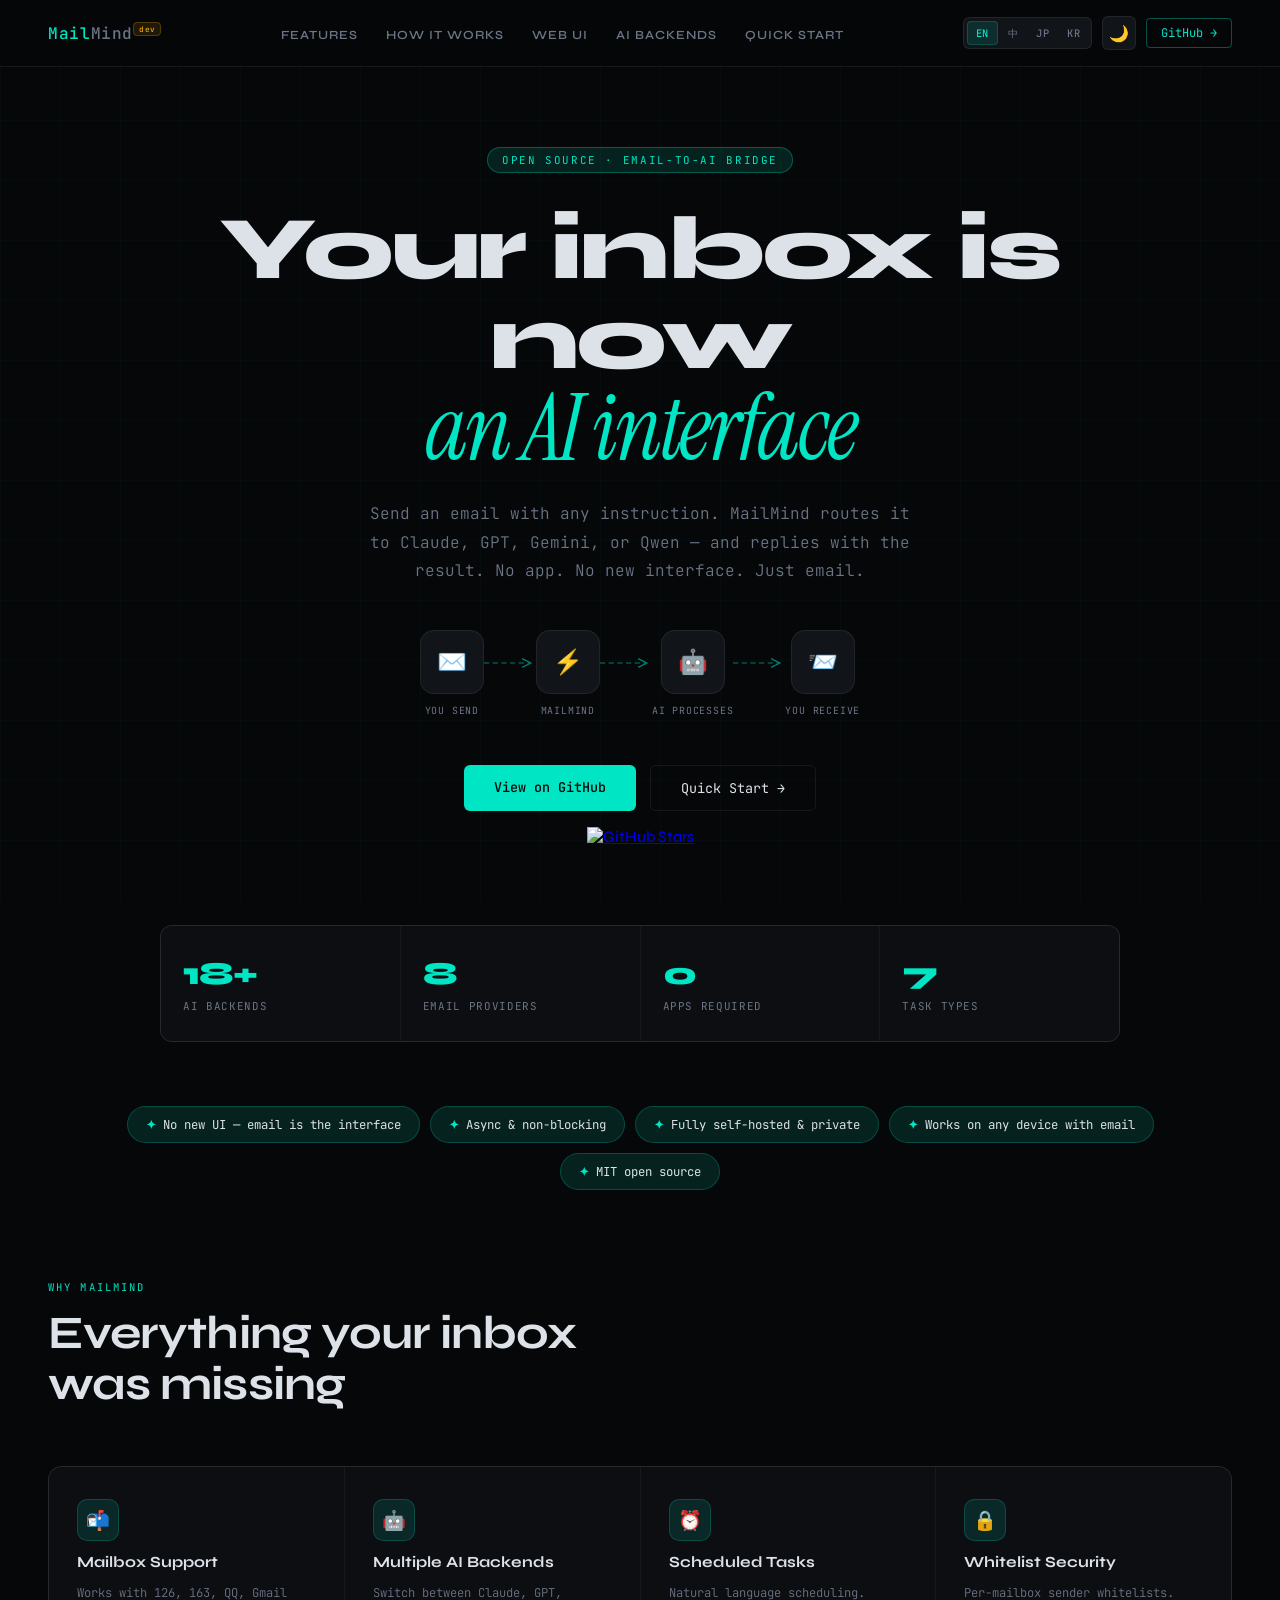
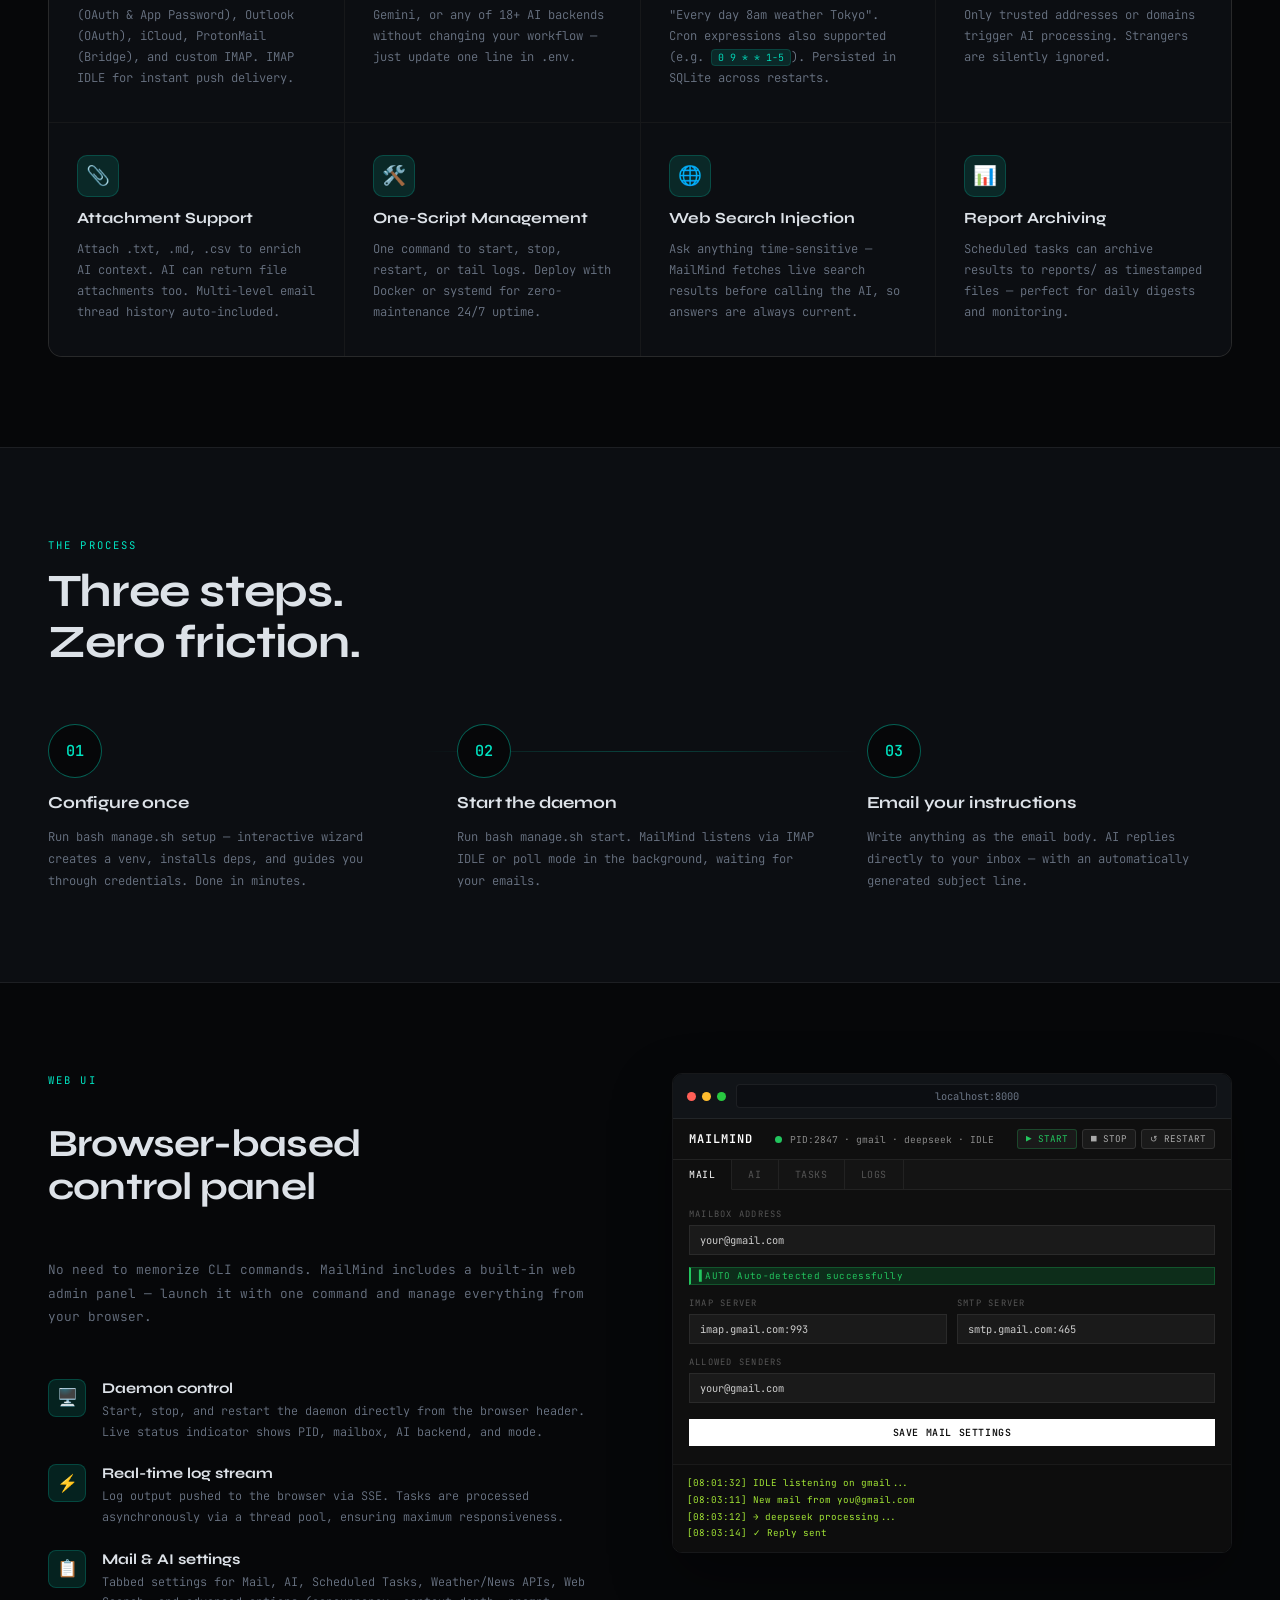
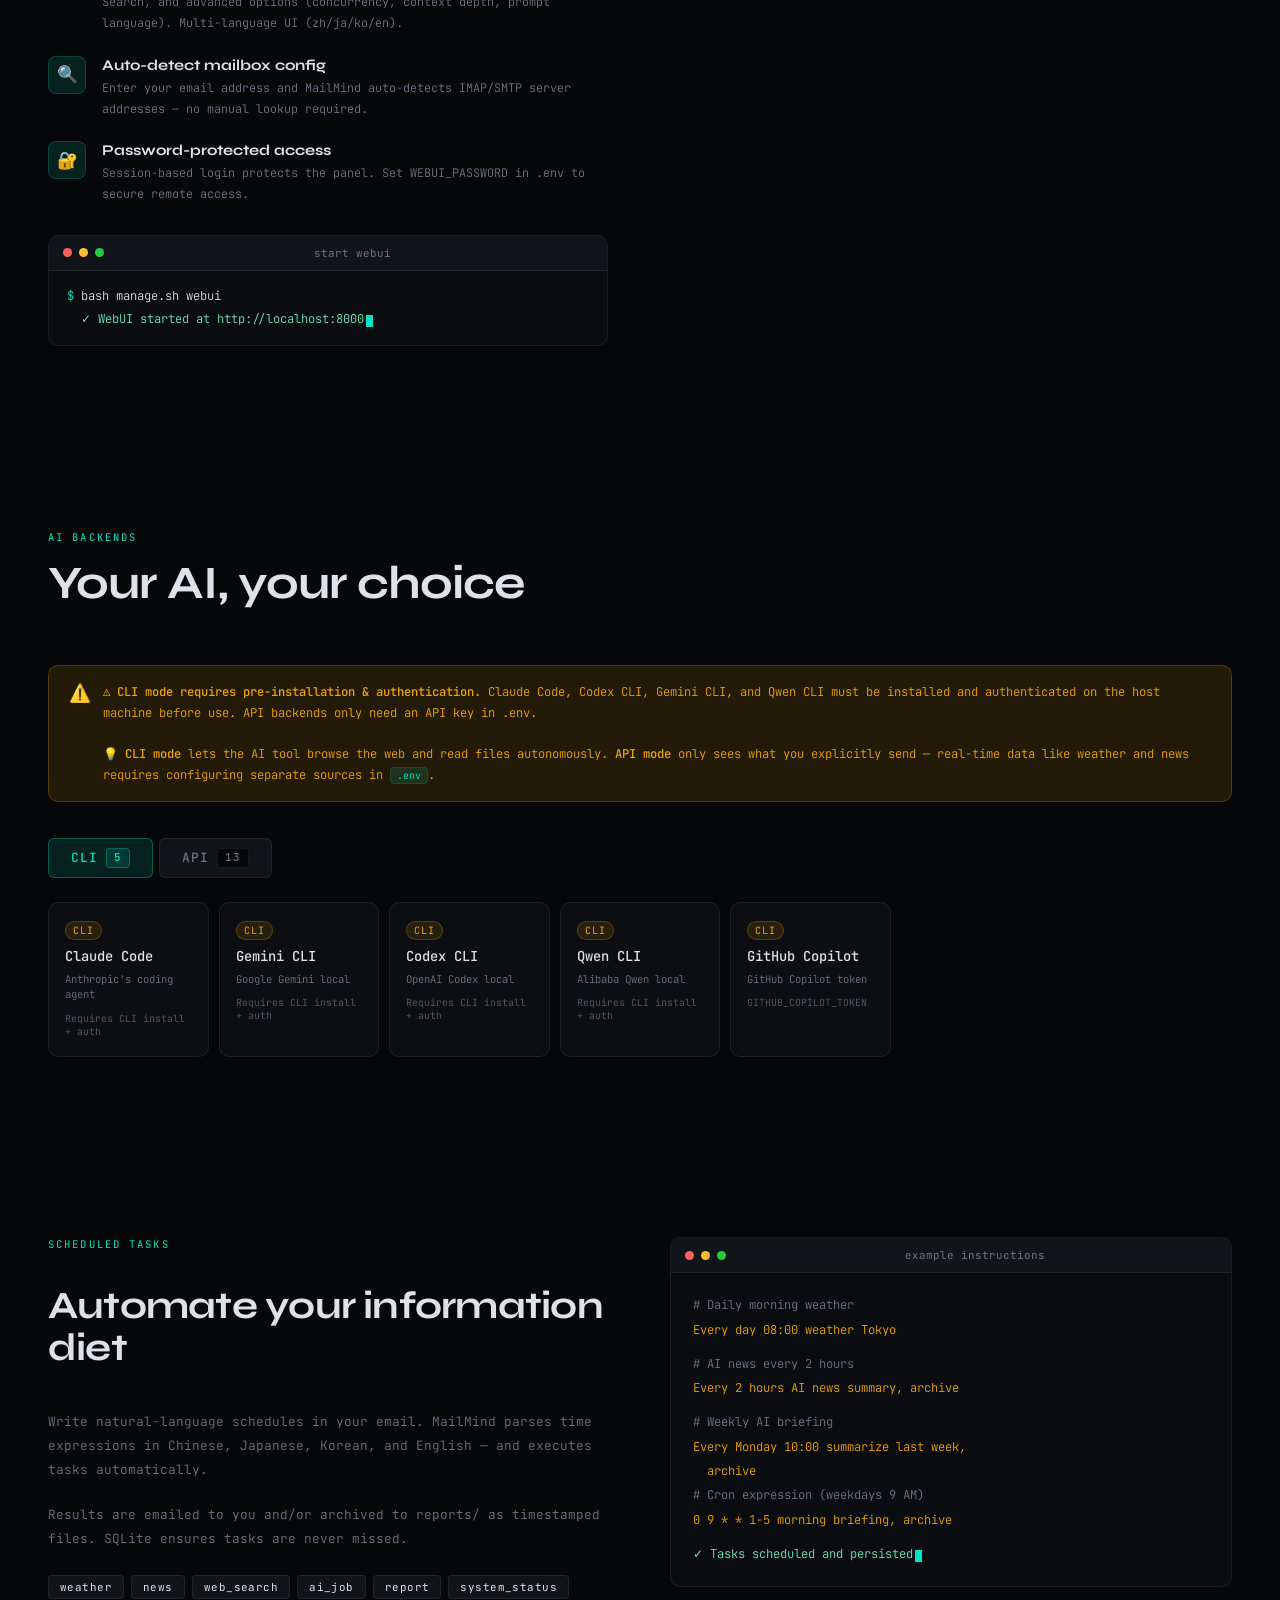
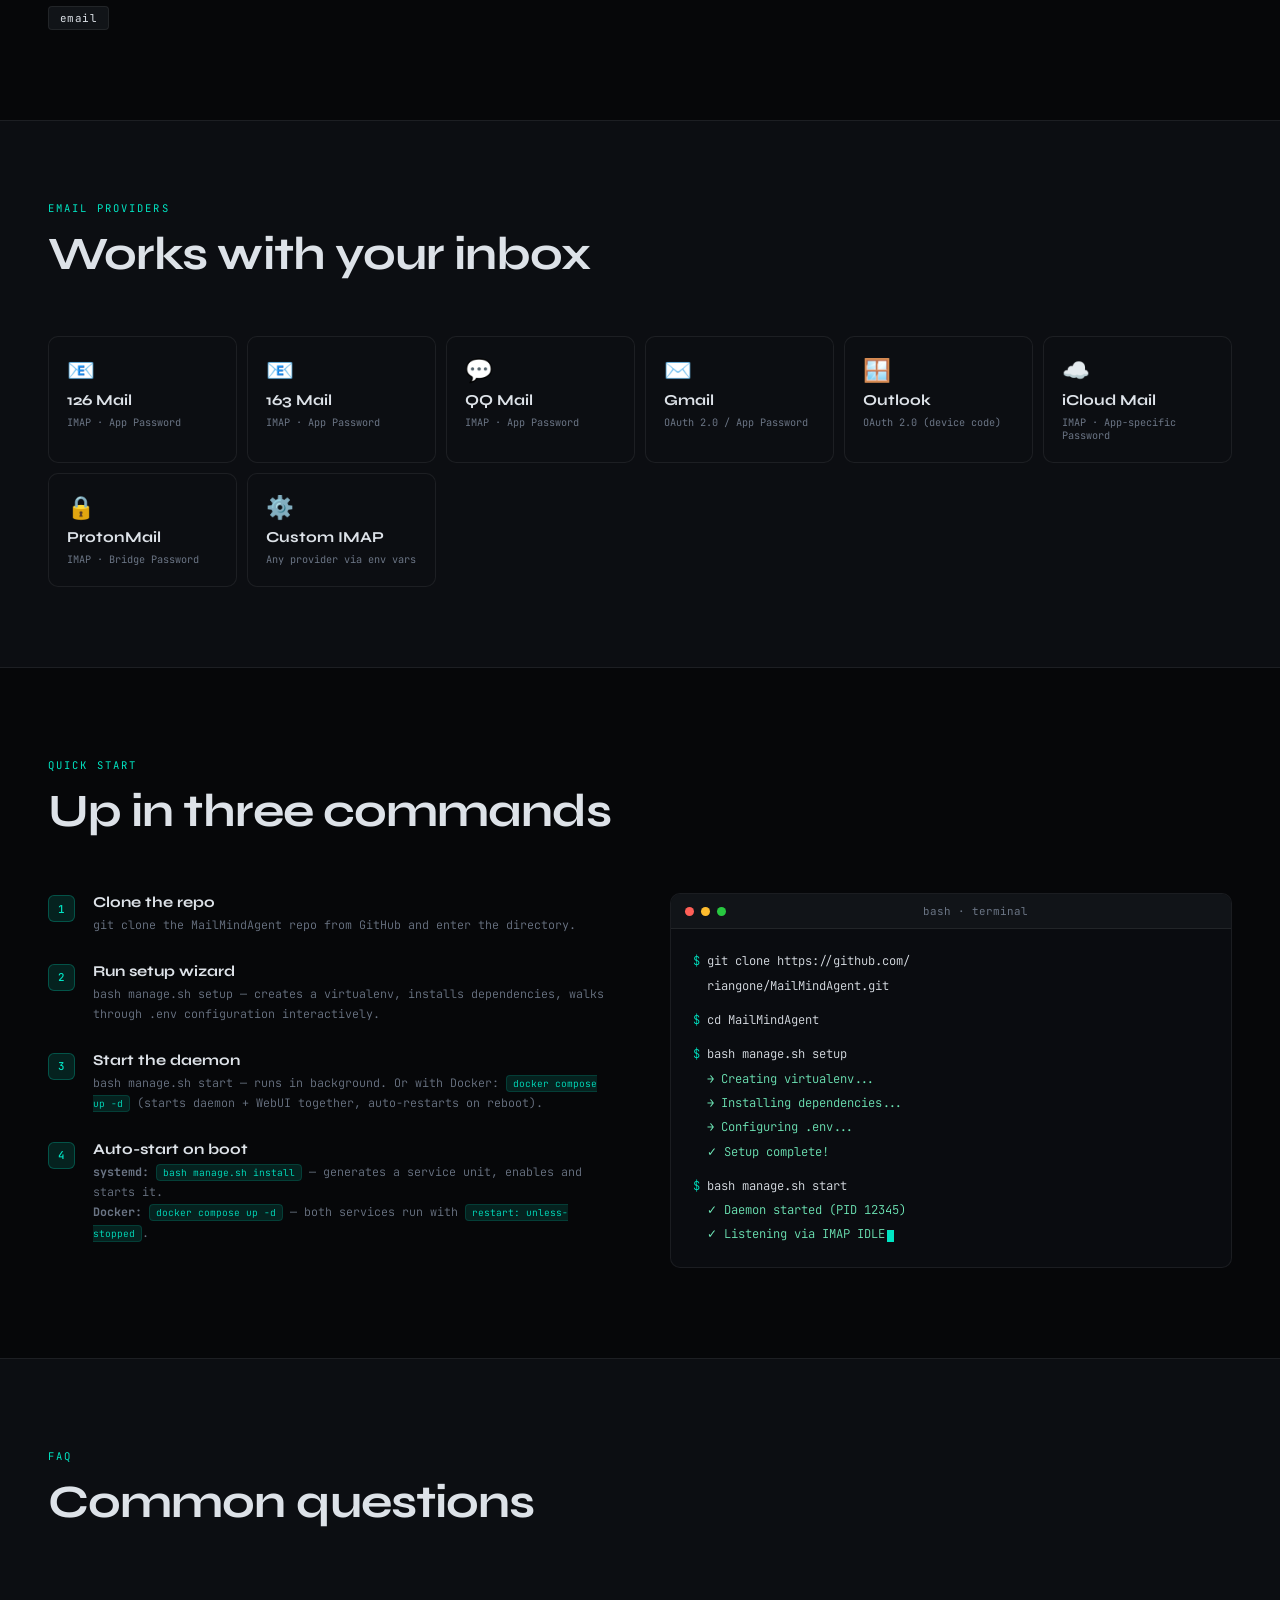
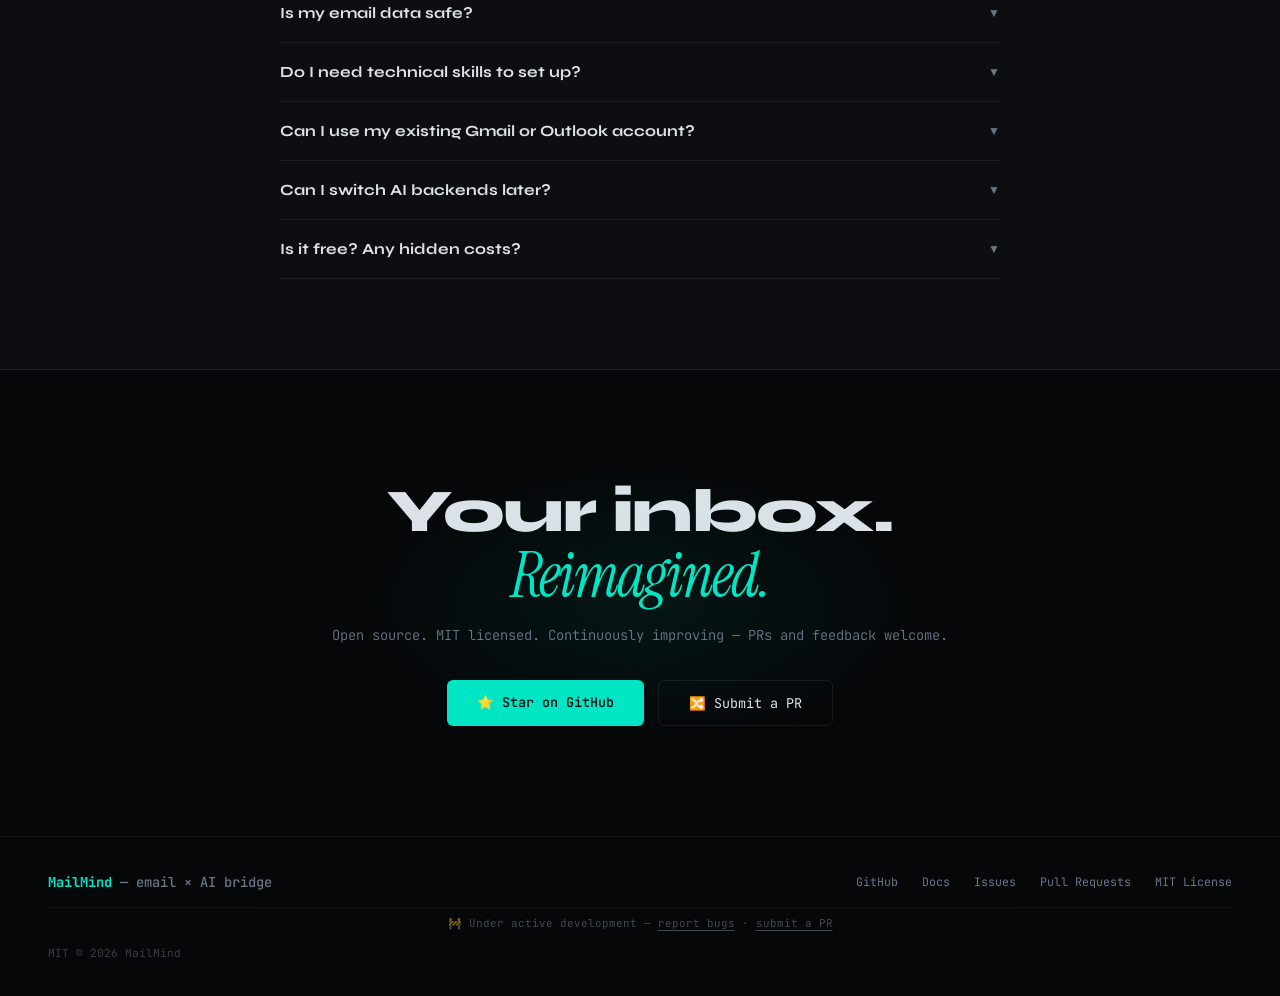
==== commit 287aa432: "feat: improve landing page design, content, and UX - Remove top WIP banner (demoted to footer note +" ====
--- a/docs/index.html
+++ b/docs/index.html
@@ -8,6 +8,7 @@
   <link rel="preconnect" href="https://fonts.googleapis.com" />
   <link rel="preconnect" href="https://fonts.gstatic.com" crossorigin />
   <link href="https://fonts.googleapis.com/css2?family=Syne:wght@400;600;700;800&family=JetBrains+Mono:ital,wght@0,300;0,400;0,500;1,300&family=Instrument+Serif:ital@0;1&display=swap" rel="stylesheet" />
+  <script>if(localStorage.getItem('mm-theme')==='light')document.documentElement.setAttribute('data-theme','light');</script>
   <style>
     *, *::before, *::after { box-sizing: border-box; margin: 0; padding: 0; }
 
@@ -73,23 +74,6 @@
       pointer-events: none;
       z-index: 0;
     }
-
-    /* ── WIP BANNER ── */
-    .wip-bar {
-      position: relative;
-      z-index: 200;
-      background: linear-gradient(90deg, rgba(240,165,0,0.15), rgba(240,165,0,0.08), rgba(240,165,0,0.15));
-      border-bottom: 1px solid rgba(240,165,0,0.25);
-      padding: 9px 24px;
-      text-align: center;
-      font-family: 'JetBrains Mono', monospace;
-      font-size: 0.72rem;
-      font-weight: 400;
-      color: var(--amber);
-      letter-spacing: 0.02em;
-    }
-    .wip-bar a { color: var(--amber); font-weight: 500; text-underline-offset: 3px; }
-    .wip-bar a:hover { opacity: 0.8; }
 
     /* ── NAV ── */
     nav {
@@ -529,12 +513,70 @@
     ::-webkit-scrollbar-track { background: var(--bg); }
     ::-webkit-scrollbar-thumb { background: rgba(0,229,195,0.2); border-radius: 3px; }
 
+    /* ── STATS BAR WRAPPER ── */
+    .stats-wrap { padding: 0 48px; position: relative; z-index: 1; }
+
+    /* ── HAMBURGER / MOBILE NAV ── */
+    .hamburger {
+      display: none;
+      width: 34px; height: 34px;
+      border-radius: 6px;
+      border: 1px solid var(--border);
+      background: var(--bg3);
+      color: var(--muted);
+      font-size: 1.1rem;
+      cursor: pointer;
+      align-items: center;
+      justify-content: center;
+      flex-shrink: 0;
+      transition: border-color 0.2s, color 0.2s;
+    }
+    .hamburger:hover { border-color: var(--border2); color: var(--text); }
+    .mobile-nav {
+      display: none;
+      position: fixed;
+      inset: 0;
+      background: var(--bg);
+      z-index: 150;
+      flex-direction: column;
+      align-items: center;
+      justify-content: center;
+      gap: 36px;
+    }
+    .mobile-nav.open { display: flex; }
+    .mobile-nav a {
+      font-family: 'Syne', sans-serif;
+      font-size: 1.4rem; font-weight: 700;
+      letter-spacing: -0.01em;
+      text-transform: uppercase;
+      color: var(--text);
+      text-decoration: none;
+      transition: color 0.2s;
+    }
+    .mobile-nav a:hover { color: var(--cyan); }
+    .mobile-nav-close {
+      position: absolute;
+      top: 16px; right: 16px;
+      width: 34px; height: 34px;
+      border-radius: 6px;
+      border: 1px solid var(--border);
+      background: var(--bg3);
+      color: var(--muted);
+      font-size: 1rem;
+      cursor: pointer;
+      display: flex; align-items: center; justify-content: center;
+      transition: border-color 0.2s, color 0.2s;
+    }
+    .mobile-nav-close:hover { border-color: var(--border2); color: var(--text); }
+
     /* ── Responsive ── */
     @media (max-width: 900px) {
       nav { padding: 12px 16px; gap: 10px; }
       .nav-links { display: none; }
       .nav-cta { display: none; }
       .nav-controls { gap: 8px; }
+      .hamburger { display: flex; }
+      .stats-wrap { padding: 0 20px; }
       .lang-btn { padding: 4px 6px; font-size: 0.6rem; }
       #features, #ai, #start, #cta, #tasks, #webui { padding: 60px 20px; }
       #how, #mailboxes { padding: 60px 20px; }
@@ -547,18 +589,107 @@
       .stats-bar { grid-template-columns: repeat(2, 1fr); }
       footer { flex-direction: column; text-align: center; }
     }
+
+    /* ── NAV DEV BADGE ── */
+    .nav-dev-badge {
+      font-family: 'JetBrains Mono', monospace;
+      font-size: 0.48rem;
+      background: var(--amber-dim);
+      color: var(--amber);
+      border: 1px solid rgba(240,165,0,0.25);
+      padding: 1px 5px;
+      border-radius: 4px;
+      letter-spacing: 0.05em;
+      font-style: normal;
+      font-weight: 500;
+      vertical-align: super;
+    }
+
+    /* ── HERO STAR BADGE ── */
+    .hero-star-badge {
+      margin-top: 16px;
+      display: inline-flex;
+      animation: rise 0.8s cubic-bezier(.16,1,.3,1) both;
+      animation-delay: 0.5s;
+    }
+    .hero-star-badge img { height: 28px; }
+
+    /* ── AI TABS ── */
+    .ai-tabs-header {
+      display: flex;
+      gap: 6px;
+      margin-bottom: 24px;
+    }
+    .ai-tab-btn {
+      font-family: 'JetBrains Mono', monospace;
+      font-size: 0.8rem; font-weight: 500;
+      letter-spacing: 0.08em;
+      color: var(--muted);
+      background: var(--bg3);
+      border: 1px solid var(--border);
+      padding: 9px 22px;
+      border-radius: 6px;
+      cursor: pointer;
+      transition: background 0.2s, color 0.2s, border-color 0.2s;
+      display: flex; align-items: center; gap: 8px;
+    }
+    .tab-count {
+      background: var(--bg);
+      border: 1px solid var(--border);
+      border-radius: 4px;
+      padding: 1px 7px;
+      font-size: 0.68rem;
+      line-height: 1.4;
+    }
+    .ai-tab-btn.active { color: var(--cyan); background: var(--cyan-dim); border-color: rgba(0,229,195,0.3); }
+    .ai-tab-btn.active .tab-count { background: var(--cyan-dim); border-color: rgba(0,229,195,0.3); color: var(--cyan); }
+    .ai-pane { display: none; }
+    .ai-pane.active { display: block; }
+
+    /* ── FAQ ── */
+    #faq { padding: 90px 48px; background: var(--bg2); border-top: 1px solid var(--border); border-bottom: 1px solid var(--border); }
+    .faq-list { display: flex; flex-direction: column; max-width: 720px; margin: 0 auto; }
+    .faq-item { border-bottom: 1px solid var(--border); }
+    .faq-q {
+      display: flex; justify-content: space-between; align-items: center;
+      padding: 20px 0; cursor: pointer; gap: 16px;
+      font-size: 0.97rem; font-weight: 700; color: var(--text);
+      transition: color 0.2s;
+      user-select: none;
+    }
+    .faq-q:hover { color: var(--cyan); }
+    .faq-chevron { color: var(--muted); font-size: 0.75rem; transition: transform 0.25s; flex-shrink: 0; }
+    .faq-item.open .faq-chevron { transform: rotate(180deg); }
+    .faq-a {
+      font-family: 'JetBrains Mono', monospace;
+      font-size: 0.78rem; font-weight: 300; color: var(--muted);
+      line-height: 1.85; padding-bottom: 20px;
+      display: none;
+    }
+    .faq-item.open .faq-a { display: block; }
+
+    /* ── FOOTER WIP ── */
+    .footer-wip {
+      font-family: 'JetBrains Mono', monospace;
+      font-size: 0.68rem; color: var(--muted); opacity: 0.6;
+      width: 100%;
+      text-align: center;
+      padding-top: 8px;
+      border-top: 1px solid var(--border);
+    }
+    .footer-wip a { color: var(--muted); text-underline-offset: 3px; }
+    .footer-wip a:hover { color: var(--text); }
+
+    @media (max-width: 900px) {
+      #faq { padding: 60px 20px; }
+    }
   </style>
 </head>
 <body>
 
-<!-- ══ WIP BANNER ══ -->
-<div class="wip-bar">
-  <span data-i18n="wip_text"></span>
-</div>
-
 <!-- ══ NAV ══ -->
 <nav>
-  <a href="#" class="nav-logo">Mail<span>Mind</span></a>
+  <a href="#" class="nav-logo">Mail<span>Mind</span><sup class="nav-dev-badge">dev</sup></a>
   <ul class="nav-links">
     <li><a href="#features" data-i18n="nav_features"></a></li>
     <li><a href="#how" data-i18n="nav_how"></a></li>
@@ -575,8 +706,20 @@
     </div>
     <button class="theme-btn" id="themeBtn" title="Toggle theme">🌙</button>
     <a href="https://github.com/riangone/MailMindAgent" class="nav-cta" target="_blank">GitHub →</a>
+    <button class="hamburger" id="hamburgerBtn" aria-label="Menu">☰</button>
   </div>
 </nav>
+
+<!-- ══ MOBILE NAV ══ -->
+<div class="mobile-nav" id="mobileNav">
+  <button class="mobile-nav-close" id="mobileNavClose">✕</button>
+  <a href="#features" data-i18n="nav_features" onclick="document.getElementById('mobileNav').classList.remove('open')"></a>
+  <a href="#how" data-i18n="nav_how" onclick="document.getElementById('mobileNav').classList.remove('open')"></a>
+  <a href="#webui" data-i18n="nav_webui" onclick="document.getElementById('mobileNav').classList.remove('open')"></a>
+  <a href="#ai" data-i18n="nav_ai" onclick="document.getElementById('mobileNav').classList.remove('open')"></a>
+  <a href="#start" data-i18n="nav_start" onclick="document.getElementById('mobileNav').classList.remove('open')"></a>
+  <a href="https://github.com/riangone/MailMindAgent" target="_blank">GitHub →</a>
+</div>
 
 <!-- ══ HERO ══ -->
 <section id="hero">
@@ -610,8 +753,21 @@
     <a href="https://github.com/riangone/MailMindAgent" class="btn-primary" target="_blank" data-i18n="cta_github"></a>
     <a href="#start" class="btn-secondary" data-i18n="cta_start"></a>
   </div>
+  <a href="https://github.com/riangone/MailMindAgent" target="_blank" class="hero-star-badge">
+    <img src="https://img.shields.io/github/stars/riangone/MailMindAgent?style=social" alt="GitHub Stars" loading="lazy" />
+  </a>
 </section>
 
+
+<!-- ══ STATS BAR ══ -->
+<div class="stats-wrap">
+  <div class="stats-bar">
+    <div class="stat"><div class="stat-num">18+</div><div class="stat-label" data-i18n="stat1"></div></div>
+    <div class="stat"><div class="stat-num">8</div><div class="stat-label" data-i18n="stat2"></div></div>
+    <div class="stat"><div class="stat-num">0</div><div class="stat-label" data-i18n="stat3"></div></div>
+    <div class="stat"><div class="stat-num">7</div><div class="stat-label" data-i18n="stat4"></div></div>
+  </div>
+</div>
 
 <!-- ══ USP HIGHLIGHTS ══ -->
 <div class="usp-strip">
@@ -682,7 +838,7 @@
         <div class="browser-mock">
           <div class="browser-bar">
             <div class="browser-dots"><span class="dot r"></span><span class="dot y"></span><span class="dot g"></span></div>
-            <div class="browser-url">localhost:8765</div>
+            <div class="browser-url">localhost:8000</div>
           </div>
           <div class="browser-body">
             <!-- WebUI header -->
@@ -753,12 +909,34 @@
       <div class="cli-note-text" data-i18n="cli_note"></div>
     </div>
 
-    <div class="ai-grid">
-      <div class="ai-card reveal"><span class="ai-type cli">CLI</span><div class="ai-name">Claude Code</div><div class="ai-desc" data-i18n="ai_claude_desc"></div><div class="ai-req" data-i18n="ai_cli_req"></div></div>
-      <div class="ai-card reveal"><span class="ai-type cli">CLI</span><div class="ai-name">Gemini CLI</div><div class="ai-desc" data-i18n="ai_gemini_cli_desc"></div><div class="ai-req" data-i18n="ai_cli_req"></div></div>
-      <div class="ai-card reveal"><span class="ai-type cli">CLI</span><div class="ai-name">Codex CLI</div><div class="ai-desc" data-i18n="ai_codex_desc"></div><div class="ai-req" data-i18n="ai_cli_req"></div></div>
-      <div class="ai-card reveal"><span class="ai-type cli">CLI</span><div class="ai-name">Qwen CLI</div><div class="ai-desc" data-i18n="ai_qwen_cli_desc"></div><div class="ai-req" data-i18n="ai_cli_req"></div></div>
-      <div class="ai-card reveal"><span class="ai-type cli">CLI</span><div class="ai-name">GitHub Copilot</div><div class="ai-desc" data-i18n="ai_copilot_desc"></div><div class="ai-req">GITHUB_COPILOT_TOKEN</div></div>
+    <div class="ai-tabs-header">
+      <button class="ai-tab-btn active" data-target="cli">CLI <span class="tab-count">5</span></button>
+      <button class="ai-tab-btn" data-target="api">API <span class="tab-count">13</span></button>
+    </div>
+    <div class="ai-pane active" id="ai-pane-cli">
+      <div class="ai-grid">
+        <div class="ai-card reveal"><span class="ai-type cli">CLI</span><div class="ai-name">Claude Code</div><div class="ai-desc" data-i18n="ai_claude_desc"></div><div class="ai-req" data-i18n="ai_cli_req"></div></div>
+        <div class="ai-card reveal"><span class="ai-type cli">CLI</span><div class="ai-name">Gemini CLI</div><div class="ai-desc" data-i18n="ai_gemini_cli_desc"></div><div class="ai-req" data-i18n="ai_cli_req"></div></div>
+        <div class="ai-card reveal"><span class="ai-type cli">CLI</span><div class="ai-name">Codex CLI</div><div class="ai-desc" data-i18n="ai_codex_desc"></div><div class="ai-req" data-i18n="ai_cli_req"></div></div>
+        <div class="ai-card reveal"><span class="ai-type cli">CLI</span><div class="ai-name">Qwen CLI</div><div class="ai-desc" data-i18n="ai_qwen_cli_desc"></div><div class="ai-req" data-i18n="ai_cli_req"></div></div>
+        <div class="ai-card reveal"><span class="ai-type cli">CLI</span><div class="ai-name">GitHub Copilot</div><div class="ai-desc" data-i18n="ai_copilot_desc"></div><div class="ai-req">GITHUB_COPILOT_TOKEN</div></div>
+      </div>
+    </div>
+    <div class="ai-pane" id="ai-pane-api">
+      <div class="ai-grid">
+        <div class="ai-card reveal"><span class="ai-type api">API</span><div class="ai-name">Anthropic</div><div class="ai-desc" data-i18n="ai_anthropic_desc"></div><div class="ai-req">ANTHROPIC_API_KEY</div></div>
+        <div class="ai-card reveal"><span class="ai-type api">API</span><div class="ai-name">OpenAI</div><div class="ai-desc" data-i18n="ai_openai_desc"></div><div class="ai-req">OPENAI_API_KEY</div></div>
+        <div class="ai-card reveal"><span class="ai-type api">API</span><div class="ai-name">Gemini API</div><div class="ai-desc" data-i18n="ai_gemini_desc"></div><div class="ai-req">GEMINI_API_KEY</div></div>
+        <div class="ai-card reveal"><span class="ai-type api">API</span><div class="ai-name">Qwen API</div><div class="ai-desc" data-i18n="ai_qwen_desc"></div><div class="ai-req">QWEN_API_KEY</div></div>
+        <div class="ai-card reveal"><span class="ai-type api">API</span><div class="ai-name">DeepSeek</div><div class="ai-desc" data-i18n="ai_deepseek_desc"></div><div class="ai-req">DEEPSEEK_API_KEY</div></div>
+        <div class="ai-card reveal"><span class="ai-type api">API</span><div class="ai-name">Groq</div><div class="ai-desc" data-i18n="ai_groq_desc"></div><div class="ai-req">GROQ_API_KEY</div></div>
+        <div class="ai-card reveal"><span class="ai-type api">API</span><div class="ai-name">Perplexity</div><div class="ai-desc" data-i18n="ai_perplexity_desc"></div><div class="ai-req">PERPLEXITY_API_KEY</div></div>
+        <div class="ai-card reveal"><span class="ai-type api">API</span><div class="ai-name">Cohere</div><div class="ai-desc" data-i18n="ai_cohere_desc"></div><div class="ai-req">COHERE_API_KEY</div></div>
+        <div class="ai-card reveal"><span class="ai-type api">API</span><div class="ai-name">Moonshot</div><div class="ai-desc" data-i18n="ai_moonshot_desc"></div><div class="ai-req">MOONSHOT_API_KEY</div></div>
+        <div class="ai-card reveal"><span class="ai-type api">API</span><div class="ai-name">GLM</div><div class="ai-desc" data-i18n="ai_glm_desc"></div><div class="ai-req">GLM_API_KEY</div></div>
+        <div class="ai-card reveal"><span class="ai-type api">API</span><div class="ai-name">Spark</div><div class="ai-desc" data-i18n="ai_spark_desc"></div><div class="ai-req">SPARK_API_KEY</div></div>
+        <div class="ai-card reveal"><span class="ai-type api">API</span><div class="ai-name">Ernie</div><div class="ai-desc" data-i18n="ai_ernie_desc"></div><div class="ai-req">ERNIE_API_KEY</div></div>
+      </div>
     </div>
   </div>
 </section>
@@ -860,6 +1038,21 @@
   </div>
 </section>
 
+<!-- ══ FAQ ══ -->
+<section id="faq">
+  <div class="section-wrap">
+    <span class="section-label" data-i18n="faq_label"></span>
+    <h2 class="section-title" data-i18n="faq_title"></h2>
+    <div class="faq-list">
+      <div class="faq-item reveal"><div class="faq-q"><span data-i18n="faq1_q"></span><span class="faq-chevron">▼</span></div><div class="faq-a" data-i18n="faq1_a"></div></div>
+      <div class="faq-item reveal"><div class="faq-q"><span data-i18n="faq2_q"></span><span class="faq-chevron">▼</span></div><div class="faq-a" data-i18n="faq2_a"></div></div>
+      <div class="faq-item reveal"><div class="faq-q"><span data-i18n="faq3_q"></span><span class="faq-chevron">▼</span></div><div class="faq-a" data-i18n="faq3_a"></div></div>
+      <div class="faq-item reveal"><div class="faq-q"><span data-i18n="faq4_q"></span><span class="faq-chevron">▼</span></div><div class="faq-a" data-i18n="faq4_a"></div></div>
+      <div class="faq-item reveal"><div class="faq-q"><span data-i18n="faq5_q"></span><span class="faq-chevron">▼</span></div><div class="faq-a" data-i18n="faq5_a"></div></div>
+    </div>
+  </div>
+</section>
+
 <!-- ══ CTA ══ -->
 <section id="cta">
   <h2 data-i18n="final_h"></h2>
@@ -880,6 +1073,7 @@
     <a href="https://github.com/riangone/MailMindAgent/pulls" target="_blank" data-i18n="footer_pr"></a>
     <a href="https://github.com/riangone/MailMindAgent/blob/main/LICENSE" target="_blank">MIT License</a>
   </div>
+  <div class="footer-wip" data-i18n="footer_wip"></div>
   <div class="footer-copy" data-i18n="footer_copy"></div>
 </footer>
 
@@ -900,12 +1094,12 @@
     feat_label: 'Why MailMind',
     feat_title: 'Everything your inbox<br/>was missing',
     f1_h: 'Mailbox Support', f1_p: 'Works with 126, 163, QQ, Gmail (OAuth & App Password), Outlook (OAuth), iCloud, ProtonMail (Bridge), and custom IMAP. IMAP IDLE for instant push delivery.',
-    f2_h: 'Multiple AI Backends', f2_p: 'CLI mode uses local AI tools — requires installation & auth first. API mode calls cloud services with just an API key.',
+    f2_h: 'Multiple AI Backends', f2_p: 'Switch between Claude, GPT, Gemini, or any of 18+ AI backends without changing your workflow — just update one line in .env.',
     f3_h: 'Scheduled Tasks', f3_p: 'Natural language scheduling. "Every day 8am weather Tokyo". Cron expressions also supported (e.g. <code>0 9 * * 1-5</code>). Persisted in SQLite across restarts.',
     f4_h: 'Whitelist Security', f4_p: 'Per-mailbox sender whitelists. Only trusted addresses or domains trigger AI processing. Strangers are silently ignored.',
     f5_h: 'Attachment Support', f5_p: 'Attach .txt, .md, .csv to enrich AI context. AI can return file attachments too. Multi-level email thread history auto-included.',
-    f6_h: 'One-Script Management', f6_p: 'manage.sh start|stop|restart|log|status. Deploy with Docker (<code>docker compose up -d</code>) or systemd (<code>manage.sh install</code>) for auto-start.',
-    f7_h: 'Web Search Injection', f7_p: 'Inject live Brave search results into AI context. Set <code>WEB_SEARCH=true</code> and <code>BRAVE_API_KEY</code> in .env to enable.',
+    f6_h: 'One-Script Management', f6_p: 'One command to start, stop, restart, or tail logs. Deploy with Docker or systemd for zero-maintenance 24/7 uptime.',
+    f7_h: 'Web Search Injection', f7_p: 'Ask anything time-sensitive — MailMind fetches live search results before calling the AI, so answers are always current.',
     f8_h: 'Report Archiving', f8_p: 'Scheduled tasks can archive results to reports/ as timestamped files — perfect for daily digests and monitoring.',
     webui_label: 'Web UI', webui_title: 'Browser-based<br/>control panel',
     webui_desc: 'No need to memorize CLI commands. MailMind includes a built-in web admin panel — launch it with one command and manage everything from your browser.',
@@ -936,7 +1130,7 @@
     term_title: 'example instructions',
     term_c1: '# Daily morning weather', term_l1: 'Every day 08:00 weather Tokyo',
     term_c2: '# AI news every 2 hours', term_l2: 'Every 2 hours AI news summary, archive',
-    term_c3: '# Weekly AI briefing', term_l3: 'Every Monday 10:00 summarize last week,\n  archive',
+    term_c3: '# Weekly AI briefing', term_l3: 'Every Monday 10:00 summarize last week,<br/>&nbsp;&nbsp;archive',
     term_ok: '✓ Tasks scheduled and persisted',
     term_c4: '# Cron expression (weekdays 9 AM)', term_l4: '0 9 * * 1-5 morning briefing, archive',
     mb_label: 'Email Providers', mb_title: 'Works with your inbox',
@@ -950,6 +1144,19 @@
     final_sub: 'Open source. MIT licensed. Continuously improving — PRs and feedback welcome.',
     final_btn1: '⭐ Star on GitHub', final_btn2: '🔀 Submit a PR',
     footer_desc: '— email × AI bridge', footer_docs: 'Docs', footer_issues: 'Issues', footer_pr: 'Pull Requests', footer_copy: 'MIT © 2026 MailMind',
+    stat1: 'AI Backends', stat2: 'Email Providers', stat3: 'Apps Required', stat4: 'Task Types',
+    faq_label: 'FAQ', faq_title: 'Common questions',
+    faq1_q: 'Is my email data safe?',
+    faq1_a: 'Completely. MailMind runs entirely on your own server — your emails never leave your machine. No cloud storage, no third-party data processing. Everything stays local.',
+    faq2_q: 'Do I need technical skills to set up?',
+    faq2_a: 'Basic command-line familiarity is enough. <code>bash manage.sh setup</code> walks you through credentials, mailbox config, and AI backend interactively — about 5 minutes start to finish.',
+    faq3_q: 'Can I use my existing Gmail or Outlook account?',
+    faq3_a: 'Yes. Gmail supports OAuth 2.0 (browser-based, no password required) or App Password. Outlook uses device-code OAuth. No email migration needed — just point MailMind at your existing inbox.',
+    faq4_q: 'Can I switch AI backends later?',
+    faq4_a: 'Anytime. Change <code>--ai</code> at startup or update the Web UI settings. You can also run multiple daemon instances on different ports, each using a different AI backend simultaneously.',
+    faq5_q: 'Is it free? Any hidden costs?',
+    faq5_a: 'MailMind itself is MIT open source — free forever. The only costs are your own API keys (Anthropic, OpenAI, etc.) or CLI tool subscriptions if you use API/CLI mode. Self-hosted means no per-request fees to MailMind.',
+    footer_wip: '🚧 Under active development — <a href="https://github.com/riangone/MailMindAgent/issues" target="_blank">report bugs</a> · <a href="https://github.com/riangone/MailMindAgent/pulls" target="_blank">submit a PR</a>',
   },
 
   zh: {
@@ -964,12 +1171,12 @@
     feat_label: '为什么选择 MailMind',
     feat_title: '你的收件箱缺少的<br/>一切，都在这里',
     f1_h: '邮箱支持', f1_p: '支持 126、163、QQ、Gmail（OAuth/应用密码）、Outlook（OAuth）、iCloud、ProtonMail（Bridge）及自定义 IMAP。支持 IMAP IDLE 实时推送。',
-    f2_h: '多种 AI 后端', f2_p: 'CLI 模式使用本地 AI 工具（需提前安装并完成认证）。API 模式只需填写 API Key，无需额外配置。',
+    f2_h: '多种 AI 后端', f2_p: '无需改变使用习惯，只需修改 .env 的一行配置，即可在 Claude、GPT、Gemini 等 18+ 种 AI 之间自由切换。',
     f3_h: '定时任务', f3_p: '自然语言时间解析。"每天 8:00 天气 Tokyo"。支持 cron 表达式（如 <code>0 9 * * 1-5</code>）。任务持久化至 SQLite，重启后自动恢复。',
     f4_h: '白名单安全', f4_p: '每个邮箱独立配置白名单。只有可信地址或域名才能触发 AI 处理，陌生人的邮件会被静默忽略。',
     f5_h: '上下文与附件', f5_p: '支持 .txt/.md/.csv 附件作为 AI 上下文，AI 回复时也可携带附件。自动追踪多层邮件对话历史。',
-    f6_h: '一键管理', f6_p: 'manage.sh start|stop|restart|log|status。支持 Docker（<code>docker compose up -d</code>）或 systemd 开机自启（<code>manage.sh install</code>）。',
-    f7_h: '网页搜索注入', f7_p: '将 Brave 实时搜索结果注入 AI 上下文。在 .env 中设置 <code>WEB_SEARCH=true</code> 和 <code>BRAVE_API_KEY</code> 即可启用。',
+    f6_h: '一键管理', f6_p: '一条命令启停、查看日志。支持 Docker 或 systemd 部署，实现无人值守全天候运行。',
+    f7_h: '网页搜索注入', f7_p: '问任何时效性强的问题 — MailMind 调用 AI 前自动获取实时搜索结果，让回答始终基于最新信息。',
     f8_h: '报告归档', f8_p: '定时任务结果可归档到 reports/ 目录，以时间戳命名，适合日报、监控场景。',
     webui_label: 'Web UI', webui_title: '浏览器管理面板',
     webui_desc: '无需记忆命令行。MailMind 内置 Web 管理界面，一条命令启动，在浏览器中完成所有配置和监控。',
@@ -1014,6 +1221,19 @@
     final_sub: '开源免费，MIT 协议。持续更新中，欢迎提 Bug 和 PR 共建。',
     final_btn1: '⭐ GitHub 给个 Star', final_btn2: '🔀 提交 PR',
     footer_desc: '— 邮件 × AI 网关', footer_docs: '文档', footer_issues: '问题反馈', footer_pr: 'Pull Requests', footer_copy: 'MIT © 2026 MailMind',
+    stat1: 'AI 后端', stat2: '邮箱服务商', stat3: '需要安装 App', stat4: '任务类型',
+    faq_label: '常见问题', faq_title: '你可能想知道',
+    faq1_q: '我的邮件数据安全吗？',
+    faq1_a: '完全安全。MailMind 完全运行在你自己的服务器上，你的邮件永远不会离开你的机器。没有云存储，没有第三方数据处理，一切都在本地。',
+    faq2_q: '需要很强的技术背景才能使用吗？',
+    faq2_a: '只需基本的命令行使用经验。<code>bash manage.sh setup</code> 会交互式引导你完成凭据、邮箱配置和 AI 后端设置，大约 5 分钟即可完成。',
+    faq3_q: '可以用我现有的 Gmail 或 Outlook 账号吗？',
+    faq3_a: '可以。Gmail 支持 OAuth 2.0（浏览器授权，无需密码）或应用密码。Outlook 使用设备码 OAuth 流程。无需迁移邮箱，直接指向你现有的收件箱即可。',
+    faq4_q: '之后可以更换 AI 后端吗？',
+    faq4_a: '随时可以。启动时修改 <code>--ai</code> 参数或在 Web UI 中更新设置即可。你也可以在不同端口运行多个守护进程实例，每个使用不同的 AI 后端。',
+    faq5_q: '是免费的吗？有隐藏费用吗？',
+    faq5_a: 'MailMind 本身是 MIT 开源软件，永久免费。唯一的费用是你自己的 API Key（如 Anthropic、OpenAI 等），或在使用 CLI 模式时对应工具的订阅费。自托管意味着不向 MailMind 支付任何按需费用。',
+    footer_wip: '🚧 持续开发中 — <a href="https://github.com/riangone/MailMindAgent/issues" target="_blank">反馈问题</a> · <a href="https://github.com/riangone/MailMindAgent/pulls" target="_blank">提交 PR</a>',
   },
 
   ja: {
@@ -1028,12 +1248,12 @@
     feat_label: 'MailMind の特徴',
     feat_title: '受信箱に足りなかった<br/>すべてが揃う',
     f1_h: 'メール対応', f1_p: '126、163、QQ、Gmail（OAuth/アプリパスワード）、Outlook（OAuth）、iCloud、ProtonMail（Bridge）、カスタムIMAPに対応。IMAP IDLEによるリアルタイム通知。',
-    f2_h: '多様なAIバックエンド', f2_p: 'CLIモードはローカルAIツールを使用（事前インストール・認証が必要）。APIモードはAPIキーのみで利用可能。',
+    f2_h: '多様なAIバックエンド', f2_p: '使い方を変えずに Claude、GPT、Gemini など18種以上のAIを切り替え可能。変更は .env の1行だけ。',
     f3_h: '定期タスク', f3_p: '自然言語でスケジュール設定。「毎日8時 天気 Tokyo」。cron式にも対応（例: <code>0 9 * * 1-5</code>）。SQLiteに永続化。',
     f4_h: 'ホワイトリスト保護', f4_p: 'メールボックスごとに送信者ホワイトリストを設定。信頼できるアドレス・ドメインのみAI処理を許可。',
     f5_h: '添付ファイル対応', f5_p: '.txt/.md/.csv ファイルをAIコンテキストとして添付可能。AIの返信にもファイル添付可。多段スレッド履歴を自動取得。',
-    f6_h: 'ワンスクリプト管理', f6_p: 'manage.sh start|stop|restart|log|status。Docker（<code>docker compose up -d</code>）またはsystemd（<code>manage.sh install</code>）で自動起動に対応。',
-    f7_h: 'Web検索インジェクション', f7_p: 'BraveのリアルタイムWeb検索結果をAIコンテキストに注入。.envに <code>WEB_SEARCH=true</code> と <code>BRAVE_API_KEY</code> を設定するだけで有効化。',
+    f6_h: 'ワンスクリプト管理', f6_p: '起動・停止・ログ確認がワンコマンド。Docker や systemd でデプロイすれば無保守で24時間稼働。',
+    f7_h: 'Web検索インジェクション', f7_p: '時事的な質問も安心。MailMind がAIを呼び出す前にリアルタイム検索結果を取得するため、回答は常に最新。',
     f8_h: 'レポートアーカイブ', f8_p: '定期タスクの結果をreports/にタイムスタンプ付きで保存。日次ダイジェストやモニタリングに最適。',
     webui_label: 'Web UI', webui_title: 'ブラウザで操作する<br/>管理パネル',
     webui_desc: 'CLIコマンドを覚える必要はありません。MailMindには組み込みのWeb管理パネルが付属しています。コマンド1つで起動し、ブラウザからすべてを管理できます。',
@@ -1078,6 +1298,19 @@
     final_sub: 'オープンソース。MITライセンス。継続改善中 — バグ報告・PR大歓迎。',
     final_btn1: '⭐ GitHub でスター', final_btn2: '🔀 PR を送る',
     footer_desc: '— メール × AI ブリッジ', footer_docs: 'ドキュメント', footer_issues: 'Issues', footer_pr: 'Pull Requests', footer_copy: 'MIT © 2026 MailMind',
+    stat1: 'AIバックエンド', stat2: 'メールプロバイダー', stat3: 'アプリ不要', stat4: 'タスク種別',
+    faq_label: 'よくある質問', faq_title: 'よくある疑問',
+    faq1_q: 'メールデータは安全ですか？',
+    faq1_a: '完全に安全です。MailMind は自分のサーバー上でのみ動作し、メールがマシンの外に出ることはありません。クラウドストレージも第三者へのデータ送信も一切なく、すべてローカルで完結します。',
+    faq2_q: 'セットアップに技術的なスキルは必要ですか？',
+    faq2_a: '基本的なコマンドライン操作ができれば十分です。<code>bash manage.sh setup</code> が認証情報・メールボックス設定・AIバックエンドの設定を対話的にガイドします。約5分で完了します。',
+    faq3_q: '既存の Gmail や Outlook で使えますか？',
+    faq3_a: 'はい。Gmail は OAuth 2.0（パスワード不要、ブラウザ認証）またはアプリパスワードに対応。Outlook はデバイスコード OAuth フローを使用。メールの移行は不要です。',
+    faq4_q: '後からAIバックエンドを変更できますか？',
+    faq4_a: 'いつでも変更できます。起動時の <code>--ai</code> フラグを変更するか、Web UIの設定を更新するだけです。複数のインスタンスを異なるポートで起動し、それぞれ別のAIを使うこともできます。',
+    faq5_q: '無料ですか？隠れたコストはありますか？',
+    faq5_a: 'MailMind 自体はMITオープンソースで永久無料です。費用が発生するのは利用するAPIキー（Anthropic、OpenAI等）またはCLIツールのサブスクリプションのみ。セルフホストなのでMailMindへの従量課金はありません。',
+    footer_wip: '🚧 継続開発中 — <a href="https://github.com/riangone/MailMindAgent/issues" target="_blank">Issue 報告</a> · <a href="https://github.com/riangone/MailMindAgent/pulls" target="_blank">PR を送る</a>',
   },
 
   ko: {
@@ -1092,12 +1325,12 @@
     feat_label: 'MailMind를 선택하는 이유',
     feat_title: '받은 편지함에 부족했던<br/>모든 것',
     f1_h: '메일박스 지원', f1_p: '126, 163, QQ, Gmail(OAuth/앱 비밀번호), Outlook(OAuth), iCloud, ProtonMail(Bridge), 커스텀 IMAP 지원. IMAP IDLE 실시간 푸시 제공.',
-    f2_h: '다양한 AI 백엔드', f2_p: 'CLI 모드는 로컬 AI 도구 사용(사전 설치·인증 필요). API 모드는 API 키만으로 바로 사용 가능.',
+    f2_h: '다양한 AI 백엔드', f2_p: 'Claude, GPT, Gemini 등 18가지 이상의 AI를 .env 한 줄 변경만으로 워크플로우 수정 없이 전환하세요.',
     f3_h: '예약 작업', f3_p: '자연어 스케줄링. "매일 8시 날씨 Tokyo". cron 표현식도 지원 (예: <code>0 9 * * 1-5</code>). SQLite에 영구 저장.',
     f4_h: '화이트리스트 보안', f4_p: '메일박스별 발신자 화이트리스트. 신뢰할 수 있는 주소·도메인만 AI 처리를 트리거. 낯선 사람은 무시.',
     f5_h: '첨부 파일 지원', f5_p: '.txt/.md/.csv를 AI 컨텍스트로 첨부 가능. AI 회신 시 파일 첨부도 가능. 다단계 스레드 히스토리 자동 포함.',
-    f6_h: '단일 스크립트 관리', f6_p: 'manage.sh start|stop|restart|log|status. Docker(<code>docker compose up -d</code>) 또는 systemd(<code>manage.sh install</code>)로 자동 시작 지원.',
-    f7_h: '웹 검색 주입', f7_p: 'Brave 실시간 검색 결과를 AI 컨텍스트에 주입. .env에 <code>WEB_SEARCH=true</code>와 <code>BRAVE_API_KEY</code>를 설정하면 활성화됩니다.',
+    f6_h: '단일 스크립트 관리', f6_p: '시작·정지·로그 확인 모두 명령어 하나로. Docker 또는 systemd로 배포하면 무인 24/7 운영이 가능합니다.',
+    f7_h: '웹 검색 주입', f7_p: '시의성 있는 질문도 문제없습니다. MailMind가 AI 호출 전 실시간 검색 결과를 가져와 항상 최신 답변을 제공합니다.',
     f8_h: '보고서 아카이브', f8_p: '예약 작업 결과를 reports/에 타임스탬프로 저장. 일간 다이제스트, 모니터링에 최적.',
     webui_label: 'Web UI', webui_title: '브라우저 기반<br/>관리 패널',
     webui_desc: 'CLI 명령어를 외울 필요가 없습니다. MailMind에는 내장 웹 관리 패널이 포함되어 있습니다. 명령어 하나로 실행하고 브라우저에서 모든 것을 관리하세요.',
@@ -1142,6 +1375,19 @@
     final_sub: '오픈소스. MIT 라이선스. 지속 개선 중 — 버그 제보, PR 모두 환영합니다.',
     final_btn1: '⭐ GitHub 스타 주기', final_btn2: '🔀 PR 제출하기',
     footer_desc: '— 이메일 × AI 브리지', footer_docs: '문서', footer_issues: 'Issues', footer_pr: 'Pull Requests', footer_copy: 'MIT © 2026 MailMind',
+    stat1: 'AI 백엔드', stat2: '이메일 제공자', stat3: '앱 불필요', stat4: '작업 유형',
+    faq_label: 'FAQ', faq_title: '자주 묻는 질문',
+    faq1_q: '이메일 데이터는 안전한가요?',
+    faq1_a: '완전히 안전합니다. MailMind는 내 서버에서만 실행되며 이메일이 내 머신 밖으로 나가지 않습니다. 클라우드 저장소도, 제3자 데이터 처리도 없으며 모든 것이 로컬에서 처리됩니다.',
+    faq2_q: '설정에 기술적인 지식이 필요한가요?',
+    faq2_a: '기본적인 명령줄 사용 경험이면 충분합니다. <code>bash manage.sh setup</code>이 자격 증명·메일박스 설정·AI 백엔드를 단계별로 안내합니다. 약 5분이면 완료됩니다.',
+    faq3_q: '기존 Gmail이나 Outlook 계정으로 사용할 수 있나요?',
+    faq3_a: '가능합니다. Gmail은 OAuth 2.0(비밀번호 불필요, 브라우저 인증) 또는 앱 비밀번호를 지원합니다. Outlook은 기기 코드 OAuth 플로우를 사용합니다. 이메일 이전은 필요 없습니다.',
+    faq4_q: '나중에 AI 백엔드를 변경할 수 있나요?',
+    faq4_a: '언제든지 변경할 수 있습니다. 시작 시 <code>--ai</code> 플래그를 변경하거나 Web UI 설정을 업데이트하면 됩니다. 서로 다른 포트에서 여러 인스턴스를 실행해 각각 다른 AI를 동시에 사용할 수도 있습니다.',
+    faq5_q: '무료인가요? 숨겨진 비용이 있나요?',
+    faq5_a: 'MailMind 자체는 MIT 오픈소스로 영구 무료입니다. 비용이 발생하는 것은 본인의 API 키(Anthropic, OpenAI 등) 또는 CLI 모드 사용 시 해당 도구의 구독료뿐입니다. 셀프호스트이므로 MailMind에 종량 요금은 없습니다.',
+    footer_wip: '🚧 지속 개발 중 — <a href="https://github.com/riangone/MailMindAgent/issues" target="_blank">이슈 보고</a> · <a href="https://github.com/riangone/MailMindAgent/pulls" target="_blank">PR 제출</a>',
   }
 };
 
@@ -1200,6 +1446,34 @@
 document.querySelectorAll('.reveal').forEach(el => observer.observe(el));
 
 /* ══════════════════════════════════════
+   MOBILE NAV
+══════════════════════════════════════ */
+const hamburgerBtn = document.getElementById('hamburgerBtn');
+const mobileNav = document.getElementById('mobileNav');
+const mobileNavClose = document.getElementById('mobileNavClose');
+hamburgerBtn.addEventListener('click', () => mobileNav.classList.add('open'));
+mobileNavClose.addEventListener('click', () => mobileNav.classList.remove('open'));
+
+/* ══════════════════════════════════════
+   AI TABS
+══════════════════════════════════════ */
+document.querySelectorAll('.ai-tab-btn').forEach(btn => {
+  btn.addEventListener('click', () => {
+    document.querySelectorAll('.ai-tab-btn').forEach(b => b.classList.remove('active'));
+    document.querySelectorAll('.ai-pane').forEach(p => p.classList.remove('active'));
+    btn.classList.add('active');
+    document.getElementById('ai-pane-' + btn.dataset.target).classList.add('active');
+  });
+});
+
+/* ══════════════════════════════════════
+   FAQ ACCORDION
+══════════════════════════════════════ */
+document.querySelectorAll('.faq-q').forEach(q => {
+  q.addEventListener('click', () => q.parentElement.classList.toggle('open'));
+});
+
+/* ══════════════════════════════════════
    INIT
 ══════════════════════════════════════ */
 applyTheme(isDark);
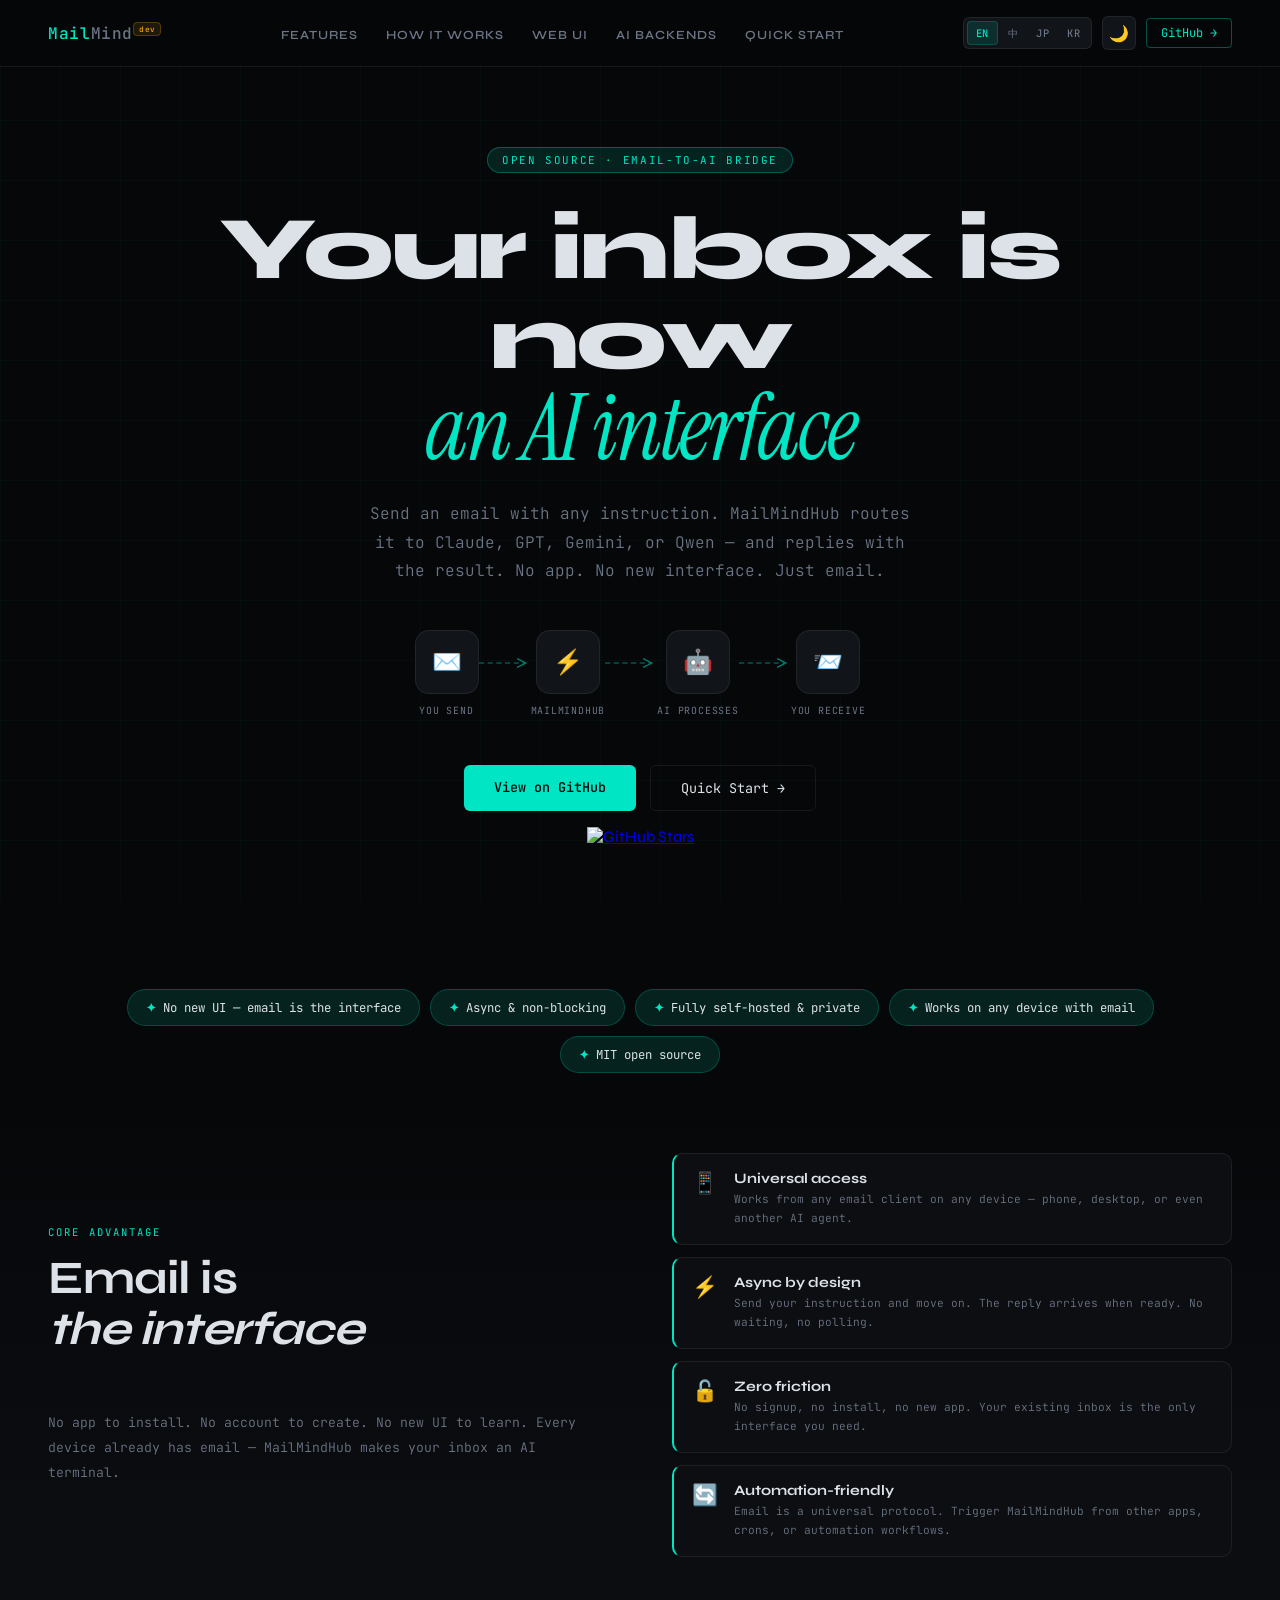
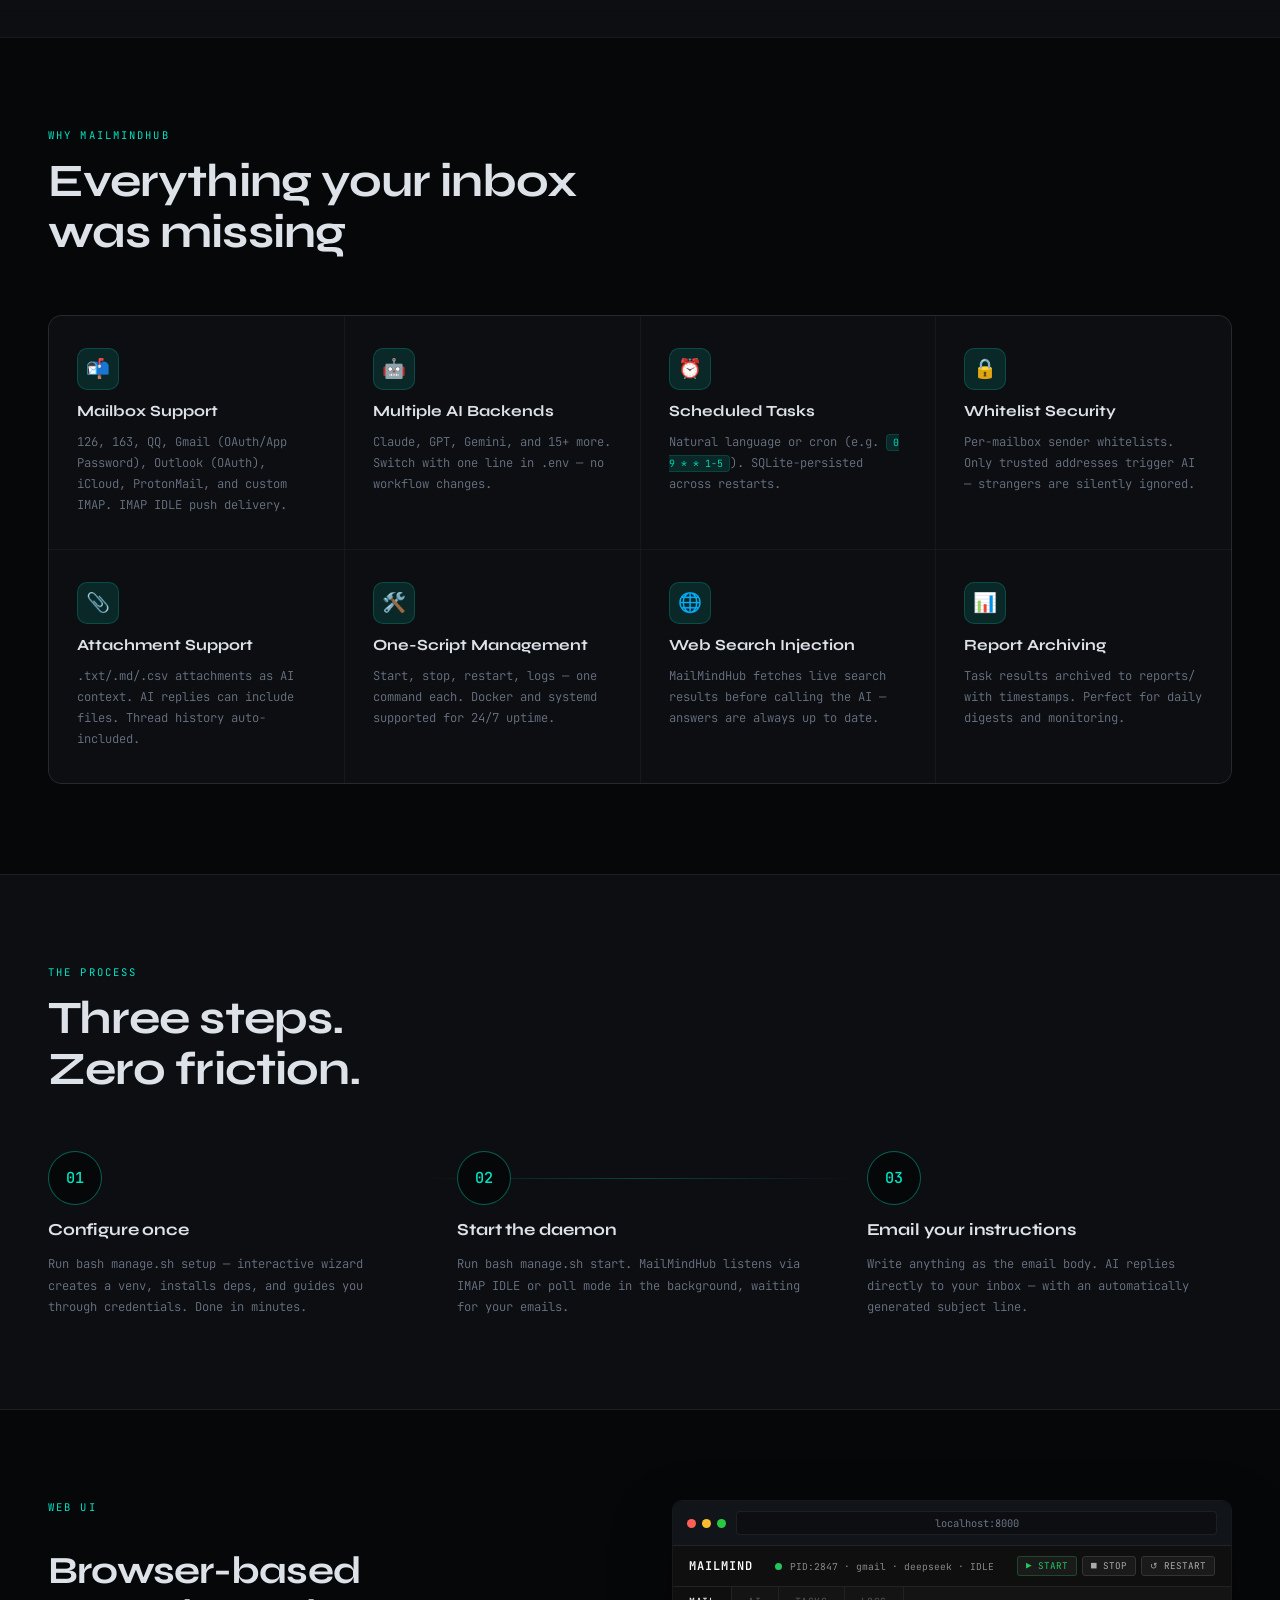
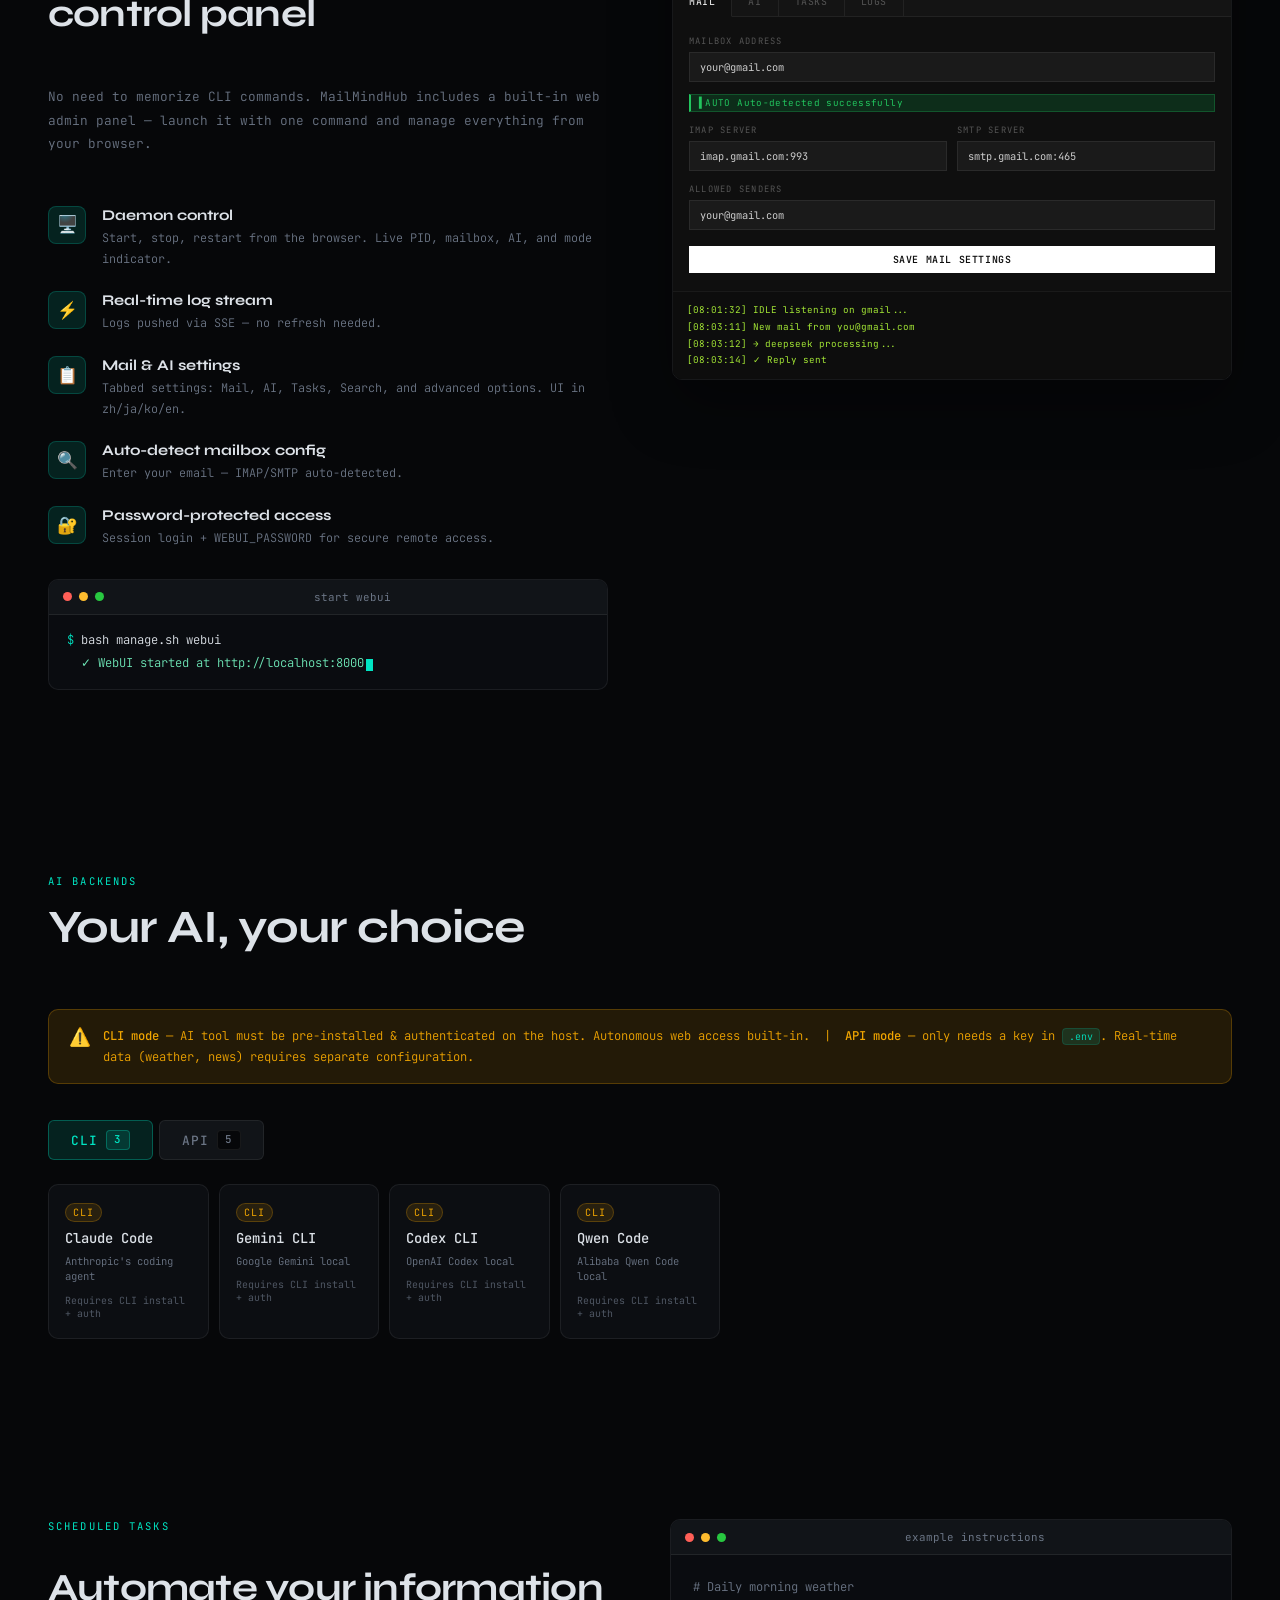
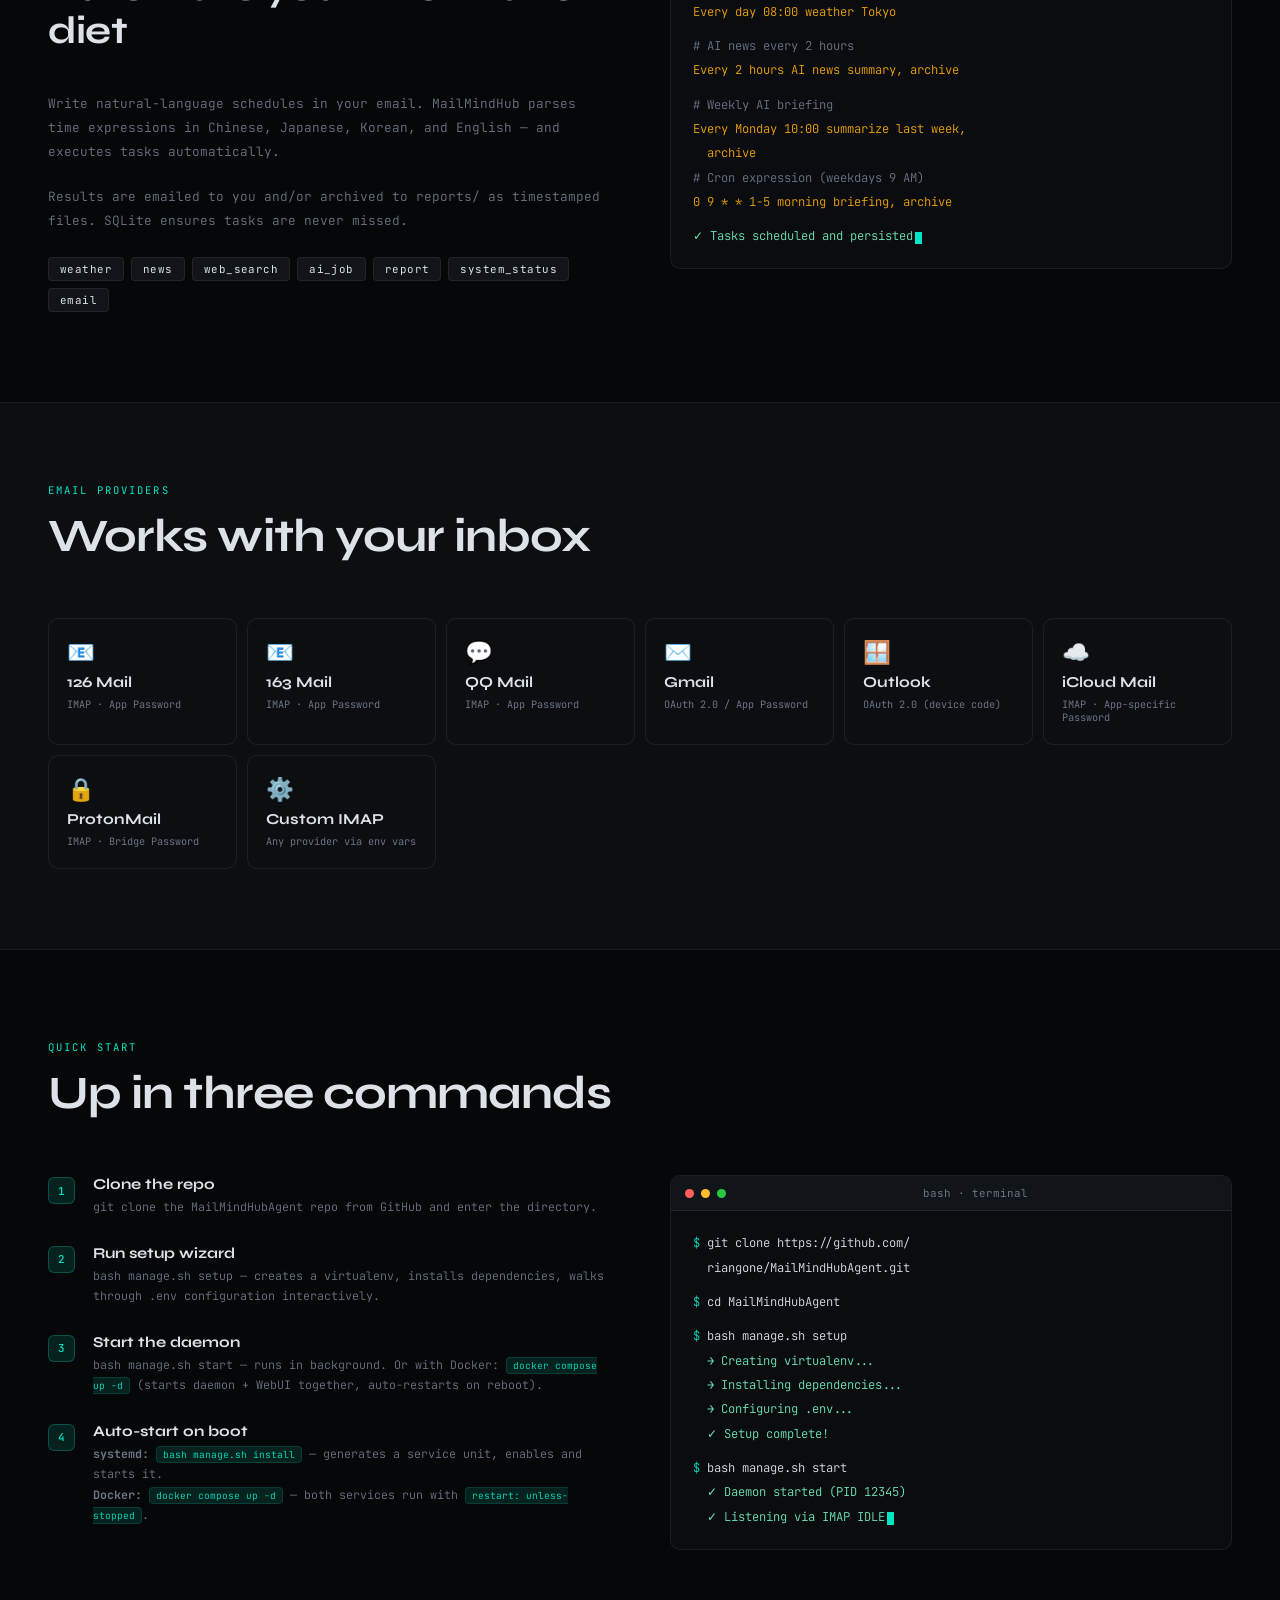
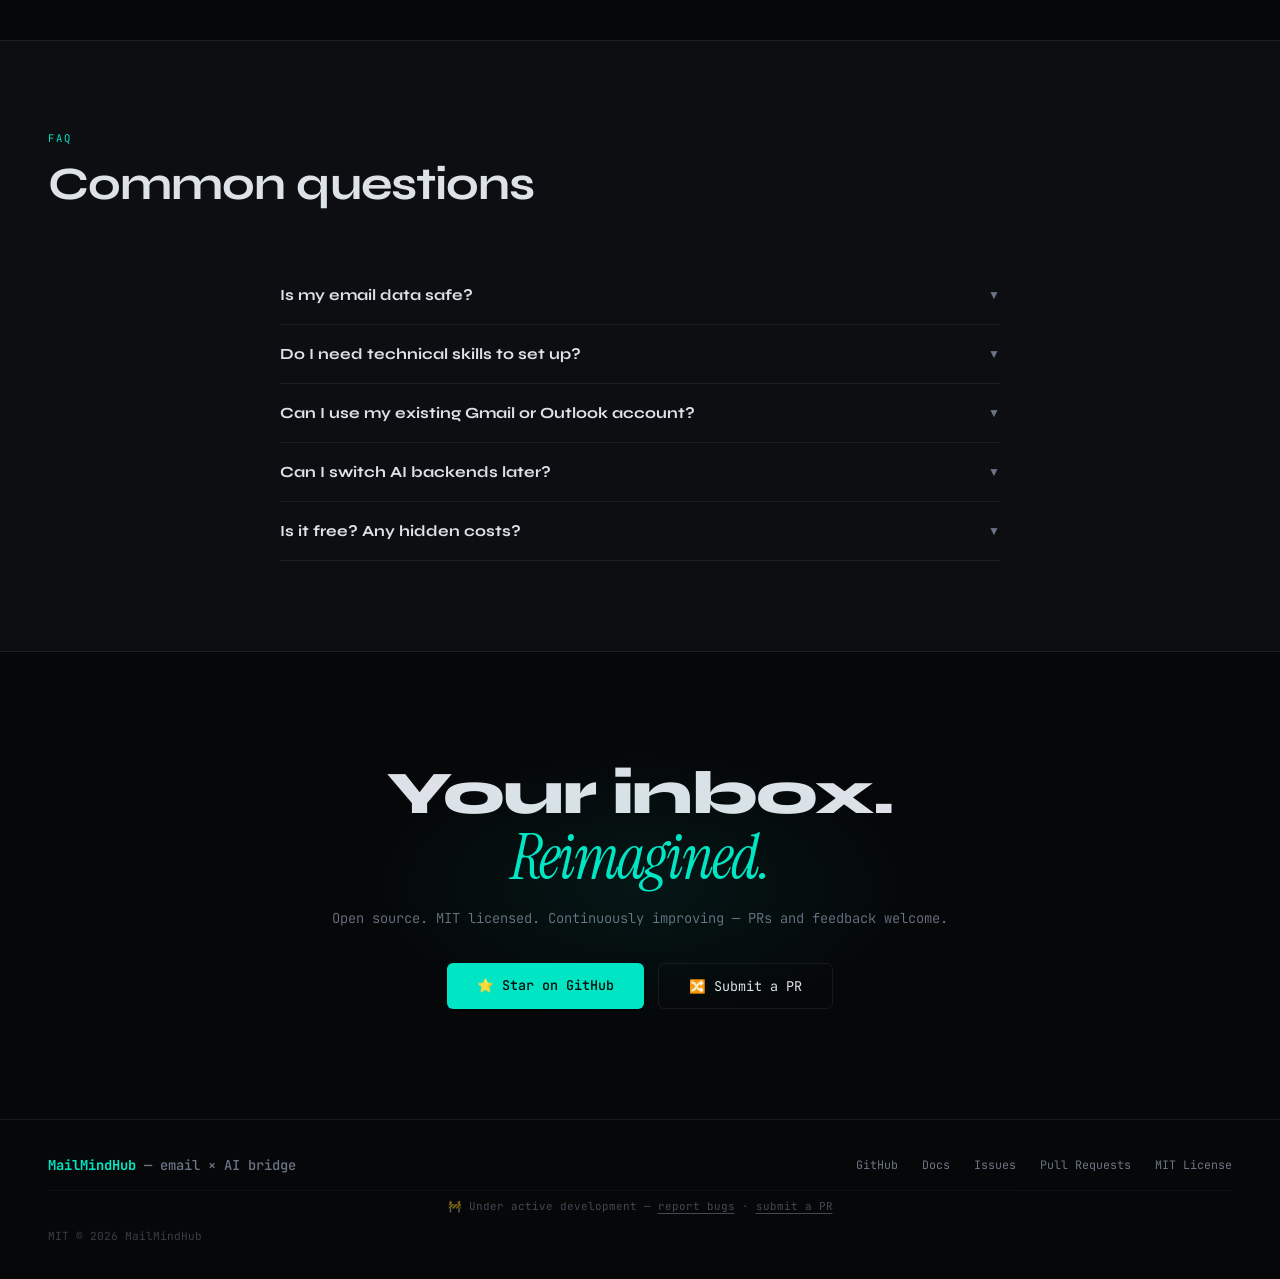
==== commit 126e26d2: "chore: sync all modified code and documentation changes Co-Authored-By: Claude Sonnet 4.6 <noreply@a" ====
--- a/docs/index.html
+++ b/docs/index.html
@@ -3,14 +3,15 @@
 <head>
   <meta charset="UTF-8" />
   <meta name="viewport" content="width=device-width, initial-scale=1.0" />
-  <title>MailMind — Your Inbox, Powered by AI</title>
-  <meta name="description" content="Send an email. Get an AI response. MailMind bridges your inbox with Claude, GPT, Gemini, and more — no app required." />
+  <title>MailMindHub — Your Inbox, Powered by AI</title>
+  <meta name="description" content="Send an email. Get an AI response. MailMindHub bridges your inbox with Claude, GPT, Gemini, and more — no app required." />
   <link rel="preconnect" href="https://fonts.googleapis.com" />
   <link rel="preconnect" href="https://fonts.gstatic.com" crossorigin />
   <link href="https://fonts.googleapis.com/css2?family=Syne:wght@400;600;700;800&family=JetBrains+Mono:ital,wght@0,300;0,400;0,500;1,300&family=Instrument+Serif:ital@0;1&display=swap" rel="stylesheet" />
   <script>if(localStorage.getItem('mm-theme')==='light')document.documentElement.setAttribute('data-theme','light');</script>
   <style>
     *, *::before, *::after { box-sizing: border-box; margin: 0; padding: 0; }
+    html { overflow-x: hidden; }
 
     /* ── DARK theme (default) ── */
     :root {
@@ -304,24 +305,6 @@
       display: inline-block;
     }
     .btn-secondary:hover { background: var(--bg3); border-color: var(--border2); }
-
-    /* ── Stats bar ── */
-    .stats-bar {
-      display: grid;
-      grid-template-columns: repeat(4, 1fr);
-      border: 1px solid var(--border);
-      border-radius: 12px;
-      overflow: hidden;
-      margin: 0 auto 0;
-      max-width: 960px;
-      background: var(--border);
-      gap: 1px;
-      position: relative;
-      z-index: 1;
-    }
-    .stat { background: var(--bg2); padding: 28px 22px; }
-    .stat-num { font-size: 2rem; font-weight: 800; letter-spacing: -0.03em; color: var(--cyan); margin-bottom: 6px; }
-    .stat-label { font-family: 'JetBrains Mono', monospace; font-size: 0.68rem; font-weight: 400; color: var(--muted); letter-spacing: 0.06em; text-transform: uppercase; }
 
     /* ── Shared section styles ── */
     .section-wrap { max-width: 1200px; margin: 0 auto; }
@@ -486,7 +469,7 @@
     .start-step-content p { font-family: 'JetBrains Mono', monospace; font-size: 0.73rem; font-weight: 300; color: var(--muted); line-height: 1.75; }
 
     /* ── CTA ── */
-    #cta { padding: 110px 48px; text-align: center; position: relative; }
+    #cta { padding: 110px 48px; text-align: center; position: relative; overflow: hidden; }
     #cta::before { content: ''; position: absolute; top: 50%; left: 50%; transform: translate(-50%,-50%); width: 600px; height: 300px; background: radial-gradient(ellipse at center, rgba(0,229,195,0.07) 0%, transparent 70%); pointer-events: none; }
     #cta h2 { font-size: clamp(2rem, 5vw, 3.8rem); font-weight: 800; letter-spacing: -0.03em; line-height: 1.05; margin-bottom: 18px; }
     #cta h2 em { font-family: 'Instrument Serif', serif; font-style: italic; font-weight: 400; color: var(--cyan); }
@@ -512,9 +495,6 @@
     ::-webkit-scrollbar { width: 5px; }
     ::-webkit-scrollbar-track { background: var(--bg); }
     ::-webkit-scrollbar-thumb { background: rgba(0,229,195,0.2); border-radius: 3px; }
-
-    /* ── STATS BAR WRAPPER ── */
-    .stats-wrap { padding: 0 48px; position: relative; z-index: 1; }
 
     /* ── HAMBURGER / MOBILE NAV ── */
     .hamburger {
@@ -576,7 +556,6 @@
       .nav-cta { display: none; }
       .nav-controls { gap: 8px; }
       .hamburger { display: flex; }
-      .stats-wrap { padding: 0 20px; }
       .lang-btn { padding: 4px 6px; font-size: 0.6rem; }
       #features, #ai, #start, #cta, #tasks, #webui { padding: 60px 20px; }
       #how, #mailboxes { padding: 60px 20px; }
@@ -586,7 +565,6 @@
       .steps { grid-template-columns: 1fr; gap: 30px; }
       .steps::before { display: none; }
       .tasks-inner, .start-inner { grid-template-columns: 1fr; gap: 36px; }
-      .stats-bar { grid-template-columns: repeat(2, 1fr); }
       footer { flex-direction: column; text-align: center; }
     }
 
@@ -682,6 +660,39 @@
 
     @media (max-width: 900px) {
       #faq { padding: 60px 20px; }
+    }
+
+    /* ── EMAIL ADVANTAGE ── */
+    #email-adv {
+      padding: 80px 48px;
+      background: linear-gradient(180deg, var(--bg) 0%, var(--bg2) 100%);
+      border-bottom: 1px solid var(--border);
+    }
+    .email-adv-inner {
+      display: grid;
+      grid-template-columns: 1fr 1fr;
+      gap: 64px;
+      align-items: center;
+    }
+    .email-adv-text { display: flex; flex-direction: column; }
+    .email-adv-text > p { font-family: 'JetBrains Mono', monospace; font-size: 0.82rem; font-weight: 300; color: var(--muted); line-height: 1.9; margin-bottom: 0; }
+    .email-adv-cards { display: flex; flex-direction: column; gap: 12px; }
+    .adv-card {
+      display: flex; gap: 16px; align-items: flex-start;
+      background: var(--card-bg);
+      border: 1px solid var(--border);
+      border-left: 2px solid var(--cyan);
+      border-radius: 10px;
+      padding: 16px 18px;
+      transition: border-color 0.2s, background 0.2s;
+    }
+    .adv-card:hover { border-color: rgba(0,229,195,0.45); background: var(--bg3); }
+    .adv-icon { font-size: 1.3rem; flex-shrink: 0; margin-top: 1px; }
+    .adv-card h4 { font-size: 0.9rem; font-weight: 700; color: var(--text); margin-bottom: 3px; }
+    .adv-card p { font-family: 'JetBrains Mono', monospace; font-size: 0.7rem; font-weight: 300; color: var(--muted); line-height: 1.7; }
+    @media (max-width: 900px) {
+      #email-adv { padding: 60px 20px; }
+      .email-adv-inner { grid-template-columns: 1fr; gap: 36px; }
     }
   </style>
 </head>
@@ -705,7 +716,7 @@
       <button class="lang-btn" data-lang="ko">KR</button>
     </div>
     <button class="theme-btn" id="themeBtn" title="Toggle theme">🌙</button>
-    <a href="https://github.com/riangone/MailMindAgent" class="nav-cta" target="_blank">GitHub →</a>
+    <a href="https://github.com/riangone/MailMindHubAgent" class="nav-cta" target="_blank">GitHub →</a>
     <button class="hamburger" id="hamburgerBtn" aria-label="Menu">☰</button>
   </div>
 </nav>
@@ -718,7 +729,7 @@
   <a href="#webui" data-i18n="nav_webui" onclick="document.getElementById('mobileNav').classList.remove('open')"></a>
   <a href="#ai" data-i18n="nav_ai" onclick="document.getElementById('mobileNav').classList.remove('open')"></a>
   <a href="#start" data-i18n="nav_start" onclick="document.getElementById('mobileNav').classList.remove('open')"></a>
-  <a href="https://github.com/riangone/MailMindAgent" target="_blank">GitHub →</a>
+  <a href="https://github.com/riangone/MailMindHubAgent" target="_blank">GitHub →</a>
 </div>
 
 <!-- ══ HERO ══ -->
@@ -735,7 +746,7 @@
     <div class="flow-arrow"><svg viewBox="0 0 60 16"><line class="arrow-line" x1="0" y1="8" x2="52" y2="8" stroke-width="1.5"/><polyline points="44,3 54,8 44,13" fill="none" stroke="#00e5c3" stroke-opacity="0.55" stroke-width="1.5"/></svg></div>
     <div class="flow-node">
       <div class="flow-icon">⚡</div>
-      <span class="flow-label">MailMind</span>
+      <span class="flow-label">MailMindHub</span>
     </div>
     <div class="flow-arrow"><svg viewBox="0 0 60 16"><line class="arrow-line" x1="0" y1="8" x2="52" y2="8" stroke-width="1.5"/><polyline points="44,3 54,8 44,13" fill="none" stroke="#00e5c3" stroke-opacity="0.55" stroke-width="1.5"/></svg></div>
     <div class="flow-node">
@@ -750,24 +761,14 @@
   </div>
 
   <div class="hero-cta">
-    <a href="https://github.com/riangone/MailMindAgent" class="btn-primary" target="_blank" data-i18n="cta_github"></a>
+    <a href="https://github.com/riangone/MailMindHubAgent" class="btn-primary" target="_blank" data-i18n="cta_github"></a>
     <a href="#start" class="btn-secondary" data-i18n="cta_start"></a>
   </div>
-  <a href="https://github.com/riangone/MailMindAgent" target="_blank" class="hero-star-badge">
-    <img src="https://img.shields.io/github/stars/riangone/MailMindAgent?style=social" alt="GitHub Stars" loading="lazy" />
+  <a href="https://github.com/riangone/MailMindHubAgent" target="_blank" class="hero-star-badge">
+    <img src="https://img.shields.io/github/stars/riangone/MailMindHubAgent?style=social" alt="GitHub Stars" loading="lazy" />
   </a>
 </section>
 
-
-<!-- ══ STATS BAR ══ -->
-<div class="stats-wrap">
-  <div class="stats-bar">
-    <div class="stat"><div class="stat-num">18+</div><div class="stat-label" data-i18n="stat1"></div></div>
-    <div class="stat"><div class="stat-num">8</div><div class="stat-label" data-i18n="stat2"></div></div>
-    <div class="stat"><div class="stat-num">0</div><div class="stat-label" data-i18n="stat3"></div></div>
-    <div class="stat"><div class="stat-num">7</div><div class="stat-label" data-i18n="stat4"></div></div>
-  </div>
-</div>
 
 <!-- ══ USP HIGHLIGHTS ══ -->
 <div class="usp-strip">
@@ -777,6 +778,25 @@
   <div class="usp-pill"><span class="usp-mark">✦</span><span data-i18n="usp4"></span></div>
   <div class="usp-pill"><span class="usp-mark">✦</span><span data-i18n="usp5"></span></div>
 </div>
+
+<!-- ══ EMAIL ADVANTAGE ══ -->
+<section id="email-adv">
+  <div class="section-wrap">
+    <div class="email-adv-inner">
+      <div class="email-adv-text reveal">
+        <span class="section-label" data-i18n="adv_label"></span>
+        <h2 class="section-title" data-i18n="adv_title"></h2>
+        <p data-i18n="adv_desc"></p>
+      </div>
+      <div class="email-adv-cards">
+        <div class="adv-card reveal"><span class="adv-icon">📱</span><div><h4 data-i18n="adv1_h"></h4><p data-i18n="adv1_p"></p></div></div>
+        <div class="adv-card reveal"><span class="adv-icon">⚡</span><div><h4 data-i18n="adv2_h"></h4><p data-i18n="adv2_p"></p></div></div>
+        <div class="adv-card reveal"><span class="adv-icon">🔓</span><div><h4 data-i18n="adv3_h"></h4><p data-i18n="adv3_p"></p></div></div>
+        <div class="adv-card reveal"><span class="adv-icon">🔄</span><div><h4 data-i18n="adv4_h"></h4><p data-i18n="adv4_p"></p></div></div>
+      </div>
+    </div>
+  </div>
+</section>
 
 <!-- ══ FEATURES ══ -->
 <section id="features">
@@ -910,32 +930,24 @@
     </div>
 
     <div class="ai-tabs-header">
-      <button class="ai-tab-btn active" data-target="cli">CLI <span class="tab-count">5</span></button>
-      <button class="ai-tab-btn" data-target="api">API <span class="tab-count">13</span></button>
+      <button class="ai-tab-btn active" data-target="cli">CLI <span class="tab-count">3</span></button>
+      <button class="ai-tab-btn" data-target="api">API <span class="tab-count">5</span></button>
     </div>
     <div class="ai-pane active" id="ai-pane-cli">
       <div class="ai-grid">
         <div class="ai-card reveal"><span class="ai-type cli">CLI</span><div class="ai-name">Claude Code</div><div class="ai-desc" data-i18n="ai_claude_desc"></div><div class="ai-req" data-i18n="ai_cli_req"></div></div>
         <div class="ai-card reveal"><span class="ai-type cli">CLI</span><div class="ai-name">Gemini CLI</div><div class="ai-desc" data-i18n="ai_gemini_cli_desc"></div><div class="ai-req" data-i18n="ai_cli_req"></div></div>
         <div class="ai-card reveal"><span class="ai-type cli">CLI</span><div class="ai-name">Codex CLI</div><div class="ai-desc" data-i18n="ai_codex_desc"></div><div class="ai-req" data-i18n="ai_cli_req"></div></div>
-        <div class="ai-card reveal"><span class="ai-type cli">CLI</span><div class="ai-name">Qwen CLI</div><div class="ai-desc" data-i18n="ai_qwen_cli_desc"></div><div class="ai-req" data-i18n="ai_cli_req"></div></div>
-        <div class="ai-card reveal"><span class="ai-type cli">CLI</span><div class="ai-name">GitHub Copilot</div><div class="ai-desc" data-i18n="ai_copilot_desc"></div><div class="ai-req">GITHUB_COPILOT_TOKEN</div></div>
+        <div class="ai-card reveal"><span class="ai-type cli">CLI</span><div class="ai-name">Qwen Code</div><div class="ai-desc" data-i18n="ai_qwen_code_desc"></div><div class="ai-req" data-i18n="ai_cli_req"></div></div>
       </div>
     </div>
     <div class="ai-pane" id="ai-pane-api">
       <div class="ai-grid">
         <div class="ai-card reveal"><span class="ai-type api">API</span><div class="ai-name">Anthropic</div><div class="ai-desc" data-i18n="ai_anthropic_desc"></div><div class="ai-req">ANTHROPIC_API_KEY</div></div>
         <div class="ai-card reveal"><span class="ai-type api">API</span><div class="ai-name">OpenAI</div><div class="ai-desc" data-i18n="ai_openai_desc"></div><div class="ai-req">OPENAI_API_KEY</div></div>
-        <div class="ai-card reveal"><span class="ai-type api">API</span><div class="ai-name">Gemini API</div><div class="ai-desc" data-i18n="ai_gemini_desc"></div><div class="ai-req">GEMINI_API_KEY</div></div>
-        <div class="ai-card reveal"><span class="ai-type api">API</span><div class="ai-name">Qwen API</div><div class="ai-desc" data-i18n="ai_qwen_desc"></div><div class="ai-req">QWEN_API_KEY</div></div>
+        <div class="ai-card reveal"><span class="ai-type api">API</span><div class="ai-name">Gemini</div><div class="ai-desc" data-i18n="ai_gemini_desc"></div><div class="ai-req">GEMINI_API_KEY</div></div>
         <div class="ai-card reveal"><span class="ai-type api">API</span><div class="ai-name">DeepSeek</div><div class="ai-desc" data-i18n="ai_deepseek_desc"></div><div class="ai-req">DEEPSEEK_API_KEY</div></div>
         <div class="ai-card reveal"><span class="ai-type api">API</span><div class="ai-name">Groq</div><div class="ai-desc" data-i18n="ai_groq_desc"></div><div class="ai-req">GROQ_API_KEY</div></div>
-        <div class="ai-card reveal"><span class="ai-type api">API</span><div class="ai-name">Perplexity</div><div class="ai-desc" data-i18n="ai_perplexity_desc"></div><div class="ai-req">PERPLEXITY_API_KEY</div></div>
-        <div class="ai-card reveal"><span class="ai-type api">API</span><div class="ai-name">Cohere</div><div class="ai-desc" data-i18n="ai_cohere_desc"></div><div class="ai-req">COHERE_API_KEY</div></div>
-        <div class="ai-card reveal"><span class="ai-type api">API</span><div class="ai-name">Moonshot</div><div class="ai-desc" data-i18n="ai_moonshot_desc"></div><div class="ai-req">MOONSHOT_API_KEY</div></div>
-        <div class="ai-card reveal"><span class="ai-type api">API</span><div class="ai-name">GLM</div><div class="ai-desc" data-i18n="ai_glm_desc"></div><div class="ai-req">GLM_API_KEY</div></div>
-        <div class="ai-card reveal"><span class="ai-type api">API</span><div class="ai-name">Spark</div><div class="ai-desc" data-i18n="ai_spark_desc"></div><div class="ai-req">SPARK_API_KEY</div></div>
-        <div class="ai-card reveal"><span class="ai-type api">API</span><div class="ai-name">Ernie</div><div class="ai-desc" data-i18n="ai_ernie_desc"></div><div class="ai-req">ERNIE_API_KEY</div></div>
       </div>
     </div>
   </div>
@@ -1018,9 +1030,9 @@
         <div class="terminal">
           <div class="terminal-bar"><span class="dot r"></span><span class="dot y"></span><span class="dot g"></span><span class="terminal-title">bash · terminal</span></div>
           <div class="terminal-body">
-            <span class="t-prompt">$</span> <span class="t-cmd">git clone https://github.com/<br />&nbsp;&nbsp;riangone/MailMindAgent.git</span>
+            <span class="t-prompt">$</span> <span class="t-cmd">git clone https://github.com/<br />&nbsp;&nbsp;riangone/MailMindHubAgent.git</span>
             <span class="t-blank"></span>
-            <span class="t-prompt">$</span> <span class="t-cmd">cd MailMindAgent</span>
+            <span class="t-prompt">$</span> <span class="t-cmd">cd MailMindHubAgent</span>
             <span class="t-blank"></span>
             <span class="t-prompt">$</span> <span class="t-cmd">bash manage.sh setup</span><br />
             <span class="t-out">&nbsp;&nbsp;→ Creating virtualenv...</span><br />
@@ -1058,20 +1070,20 @@
   <h2 data-i18n="final_h"></h2>
   <p data-i18n="final_sub"></p>
   <div style="display:flex;gap:14px;justify-content:center;flex-wrap:wrap;">
-    <a href="https://github.com/riangone/MailMindAgent" class="btn-primary" target="_blank" data-i18n="final_btn1"></a>
-    <a href="https://github.com/riangone/MailMindAgent/pulls" class="btn-secondary" target="_blank" data-i18n="final_btn2"></a>
+    <a href="https://github.com/riangone/MailMindHubAgent" class="btn-primary" target="_blank" data-i18n="final_btn1"></a>
+    <a href="https://github.com/riangone/MailMindHubAgent/pulls" class="btn-secondary" target="_blank" data-i18n="final_btn2"></a>
   </div>
 </section>
 
 <!-- ══ FOOTER ══ -->
 <footer>
-  <div class="footer-logo"><strong>MailMind</strong> <span data-i18n="footer_desc"></span></div>
+  <div class="footer-logo"><strong>MailMindHub</strong> <span data-i18n="footer_desc"></span></div>
   <div class="footer-links">
-    <a href="https://github.com/riangone/MailMindAgent" target="_blank">GitHub</a>
-    <a href="https://github.com/riangone/MailMindAgent/blob/main/README.md" target="_blank" data-i18n="footer_docs"></a>
-    <a href="https://github.com/riangone/MailMindAgent/issues" target="_blank" data-i18n="footer_issues"></a>
-    <a href="https://github.com/riangone/MailMindAgent/pulls" target="_blank" data-i18n="footer_pr"></a>
-    <a href="https://github.com/riangone/MailMindAgent/blob/main/LICENSE" target="_blank">MIT License</a>
+    <a href="https://github.com/riangone/MailMindHubAgent" target="_blank">GitHub</a>
+    <a href="https://github.com/riangone/MailMindHubAgent/blob/main/README.md" target="_blank" data-i18n="footer_docs"></a>
+    <a href="https://github.com/riangone/MailMindHubAgent/issues" target="_blank" data-i18n="footer_issues"></a>
+    <a href="https://github.com/riangone/MailMindHubAgent/pulls" target="_blank" data-i18n="footer_pr"></a>
+    <a href="https://github.com/riangone/MailMindHubAgent/blob/main/LICENSE" target="_blank">MIT License</a>
   </div>
   <div class="footer-wip" data-i18n="footer_wip"></div>
   <div class="footer-copy" data-i18n="footer_copy"></div>
@@ -1083,31 +1095,38 @@
 ══════════════════════════════════════ */
 const T = {
   en: {
-    wip_text: '🚧 Under active development — current version may have bugs &nbsp;·&nbsp; <a href="https://github.com/riangone/MailMindAgent/issues" target="_blank">Report an issue</a> &nbsp;·&nbsp; <a href="https://github.com/riangone/MailMindAgent/pulls" target="_blank">Submit a PR</a> &nbsp;·&nbsp; Updates ship regularly',
+    wip_text: '🚧 Under active development — current version may have bugs &nbsp;·&nbsp; <a href="https://github.com/riangone/MailMindHubAgent/issues" target="_blank">Report an issue</a> &nbsp;·&nbsp; <a href="https://github.com/riangone/MailMindHubAgent/pulls" target="_blank">Submit a PR</a> &nbsp;·&nbsp; Updates ship regularly',
     nav_features: 'Features', nav_how: 'How it works', nav_webui: 'Web UI', nav_ai: 'AI Backends', nav_start: 'Quick Start',
     hero_badge: 'open source · email-to-ai bridge',
     hero_h1: 'Your inbox is now<br/><em>an AI interface</em>',
-    hero_sub: 'Send an email with any instruction. MailMind routes it to Claude, GPT, Gemini, or Qwen — and replies with the result. No app. No new interface. Just email.',
+    hero_sub: 'Send an email with any instruction. MailMindHub routes it to Claude, GPT, Gemini, or Qwen — and replies with the result. No app. No new interface. Just email.',
     flow_1: 'You send', flow_3: 'AI processes', flow_4: 'You receive',
     cta_github: 'View on GitHub', cta_start: 'Quick Start →',
     usp1: 'No new UI — email is the interface', usp2: 'Async & non-blocking', usp3: 'Fully self-hosted & private', usp4: 'Works on any device with email', usp5: 'MIT open source',
-    feat_label: 'Why MailMind',
+    adv_label: 'Core Advantage',
+    adv_title: 'Email is<br/><em>the interface</em>',
+    adv_desc: 'No app to install. No account to create. No new UI to learn. Every device already has email — MailMindHub makes your inbox an AI terminal.',
+    adv1_h: 'Universal access', adv1_p: 'Works from any email client on any device — phone, desktop, or even another AI agent.',
+    adv2_h: 'Async by design', adv2_p: 'Send your instruction and move on. The reply arrives when ready. No waiting, no polling.',
+    adv3_h: 'Zero friction', adv3_p: 'No signup, no install, no new app. Your existing inbox is the only interface you need.',
+    adv4_h: 'Automation-friendly', adv4_p: 'Email is a universal protocol. Trigger MailMindHub from other apps, crons, or automation workflows.',
+    feat_label: 'Why MailMindHub',
     feat_title: 'Everything your inbox<br/>was missing',
-    f1_h: 'Mailbox Support', f1_p: 'Works with 126, 163, QQ, Gmail (OAuth & App Password), Outlook (OAuth), iCloud, ProtonMail (Bridge), and custom IMAP. IMAP IDLE for instant push delivery.',
-    f2_h: 'Multiple AI Backends', f2_p: 'Switch between Claude, GPT, Gemini, or any of 18+ AI backends without changing your workflow — just update one line in .env.',
-    f3_h: 'Scheduled Tasks', f3_p: 'Natural language scheduling. "Every day 8am weather Tokyo". Cron expressions also supported (e.g. <code>0 9 * * 1-5</code>). Persisted in SQLite across restarts.',
-    f4_h: 'Whitelist Security', f4_p: 'Per-mailbox sender whitelists. Only trusted addresses or domains trigger AI processing. Strangers are silently ignored.',
-    f5_h: 'Attachment Support', f5_p: 'Attach .txt, .md, .csv to enrich AI context. AI can return file attachments too. Multi-level email thread history auto-included.',
-    f6_h: 'One-Script Management', f6_p: 'One command to start, stop, restart, or tail logs. Deploy with Docker or systemd for zero-maintenance 24/7 uptime.',
-    f7_h: 'Web Search Injection', f7_p: 'Ask anything time-sensitive — MailMind fetches live search results before calling the AI, so answers are always current.',
-    f8_h: 'Report Archiving', f8_p: 'Scheduled tasks can archive results to reports/ as timestamped files — perfect for daily digests and monitoring.',
+    f1_h: 'Mailbox Support', f1_p: '126, 163, QQ, Gmail (OAuth/App Password), Outlook (OAuth), iCloud, ProtonMail, and custom IMAP. IMAP IDLE push delivery.',
+    f2_h: 'Multiple AI Backends', f2_p: 'Claude, GPT, Gemini, and 15+ more. Switch with one line in .env — no workflow changes.',
+    f3_h: 'Scheduled Tasks', f3_p: 'Natural language or cron (e.g. <code>0 9 * * 1-5</code>). SQLite-persisted across restarts.',
+    f4_h: 'Whitelist Security', f4_p: 'Per-mailbox sender whitelists. Only trusted addresses trigger AI — strangers are silently ignored.',
+    f5_h: 'Attachment Support', f5_p: '.txt/.md/.csv attachments as AI context. AI replies can include files. Thread history auto-included.',
+    f6_h: 'One-Script Management', f6_p: 'Start, stop, restart, logs — one command each. Docker and systemd supported for 24/7 uptime.',
+    f7_h: 'Web Search Injection', f7_p: 'MailMindHub fetches live search results before calling the AI — answers are always up to date.',
+    f8_h: 'Report Archiving', f8_p: 'Task results archived to reports/ with timestamps. Perfect for daily digests and monitoring.',
     webui_label: 'Web UI', webui_title: 'Browser-based<br/>control panel',
-    webui_desc: 'No need to memorize CLI commands. MailMind includes a built-in web admin panel — launch it with one command and manage everything from your browser.',
-    wf1_h: 'Daemon control', wf1_p: 'Start, stop, and restart the daemon directly from the browser header. Live status indicator shows PID, mailbox, AI backend, and mode.',
-    wf2_h: 'Real-time log stream', wf2_p: 'Log output pushed to the browser via SSE. Tasks are processed asynchronously via a thread pool, ensuring maximum responsiveness.',
-    wf3_h: 'Mail & AI settings', wf3_p: 'Tabbed settings for Mail, AI, Scheduled Tasks, Weather/News APIs, Web Search, and advanced options (concurrency, context depth, prompt language). Multi-language UI (zh/ja/ko/en).',
-    wf4_h: 'Auto-detect mailbox config', wf4_p: 'Enter your email address and MailMind auto-detects IMAP/SMTP server addresses — no manual lookup required.',
-    wf5_h: 'Password-protected access', wf5_p: 'Session-based login protects the panel. Set WEBUI_PASSWORD in .env to secure remote access.',
+    webui_desc: 'No need to memorize CLI commands. MailMindHub includes a built-in web admin panel — launch it with one command and manage everything from your browser.',
+    wf1_h: 'Daemon control', wf1_p: 'Start, stop, restart from the browser. Live PID, mailbox, AI, and mode indicator.',
+    wf2_h: 'Real-time log stream', wf2_p: 'Logs pushed via SSE — no refresh needed.',
+    wf3_h: 'Mail & AI settings', wf3_p: 'Tabbed settings: Mail, AI, Tasks, Search, and advanced options. UI in zh/ja/ko/en.',
+    wf4_h: 'Auto-detect mailbox config', wf4_p: 'Enter your email — IMAP/SMTP auto-detected.',
+    wf5_h: 'Password-protected access', wf5_p: 'Session login + WEBUI_PASSWORD for secure remote access.',
     webui_term_title: 'start webui',
     wui_tab1: 'Mail', wui_tab2: 'AI', wui_tab4: 'Tasks', wui_tab3: 'Logs',
     wui_field1: 'Mailbox Address', wui_field2: 'Allowed Senders',
@@ -1116,16 +1135,16 @@
     how_label: 'The Process',
     how_title: 'Three steps.<br/>Zero friction.',
     s1_h: 'Configure once', s1_p: 'Run bash manage.sh setup — interactive wizard creates a venv, installs deps, and guides you through credentials. Done in minutes.',
-    s2_h: 'Start the daemon', s2_p: 'Run bash manage.sh start. MailMind listens via IMAP IDLE or poll mode in the background, waiting for your emails.',
+    s2_h: 'Start the daemon', s2_p: 'Run bash manage.sh start. MailMindHub listens via IMAP IDLE or poll mode in the background, waiting for your emails.',
     s3_h: 'Email your instructions', s3_p: 'Write anything as the email body. AI replies directly to your inbox — with an automatically generated subject line.',
     ai_label: 'AI Backends', ai_title: 'Your AI, your choice',
-    cli_note: '<strong>⚠️ CLI mode requires pre-installation & authentication.</strong> Claude Code, Codex CLI, Gemini CLI, and Qwen CLI must be installed and authenticated on the host machine before use. API backends only need an API key in .env.<br><br><strong>💡 CLI mode</strong> lets the AI tool browse the web and read files autonomously. <strong>API mode</strong> only sees what you explicitly send — real-time data like weather and news requires configuring separate sources in <code>.env</code>.',
-    ai_claude_desc: "Anthropic's coding agent", ai_gemini_cli_desc: 'Google Gemini local', ai_codex_desc: 'OpenAI Codex local', ai_qwen_cli_desc: 'Alibaba Qwen local',
+    cli_note: '<strong>CLI mode</strong> — AI tool must be pre-installed & authenticated on the host. Autonomous web access built-in. &nbsp;|&nbsp; <strong>API mode</strong> — only needs a key in <code>.env</code>. Real-time data (weather, news) requires separate configuration.',
+    ai_claude_desc: "Anthropic's coding agent", ai_gemini_cli_desc: 'Google Gemini local', ai_codex_desc: 'OpenAI Codex local', ai_qwen_cli_desc: 'Alibaba Qwen local', ai_qwen_code_desc: 'Alibaba Qwen Code local',
     ai_cli_req: 'Requires CLI install + auth',
     ai_anthropic_desc: 'Claude via API key', ai_openai_desc: 'GPT-4o via API key', ai_gemini_desc: 'Gemini via API key', ai_qwen_desc: 'Qwen via API key', ai_deepseek_desc: 'DeepSeek via API key', ai_copilot_desc: 'GitHub Copilot token',
     ai_groq_desc: 'Llama via Groq ultra-fast inference', ai_perplexity_desc: 'Perplexity search-augmented AI', ai_cohere_desc: 'Cohere enterprise API', ai_moonshot_desc: 'Moonshot Kimi API', ai_glm_desc: 'Zhipu GLM API', ai_spark_desc: 'iFlytek Spark API', ai_ernie_desc: 'Baidu Ernie API', ai_yi_desc: '01.AI Yi API',
     task_label: 'Scheduled Tasks', task_title: 'Automate your information diet',
-    task_p1: 'Write natural-language schedules in your email. MailMind parses time expressions in Chinese, Japanese, Korean, and English — and executes tasks automatically.',
+    task_p1: 'Write natural-language schedules in your email. MailMindHub parses time expressions in Chinese, Japanese, Korean, and English — and executes tasks automatically.',
     task_p2: 'Results are emailed to you and/or archived to reports/ as timestamped files. SQLite ensures tasks are never missed.',
     term_title: 'example instructions',
     term_c1: '# Daily morning weather', term_l1: 'Every day 08:00 weather Tokyo',
@@ -1136,55 +1155,61 @@
     mb_label: 'Email Providers', mb_title: 'Works with your inbox',
     mb_custom: 'Custom IMAP', mb_custom_auth: 'Any provider via env vars',
     qs_label: 'Quick Start', qs_title: 'Up in three commands',
-    qs1_h: 'Clone the repo', qs1_p: 'git clone the MailMindAgent repo from GitHub and enter the directory.',
+    qs1_h: 'Clone the repo', qs1_p: 'git clone the MailMindHubAgent repo from GitHub and enter the directory.',
     qs2_h: 'Run setup wizard', qs2_p: 'bash manage.sh setup — creates a virtualenv, installs dependencies, walks through .env configuration interactively.',
     qs3_h: 'Start the daemon', qs3_p: 'bash manage.sh start — runs in background. Or with Docker: <code>docker compose up -d</code> (starts daemon + WebUI together, auto-restarts on reboot).',
     qs4_h: 'Auto-start on boot', qs4_p: '<strong>systemd:</strong> <code>bash manage.sh install</code> — generates a service unit, enables and starts it.<br><strong>Docker:</strong> <code>docker compose up -d</code> — both services run with <code>restart: unless-stopped</code>.',
     final_h: 'Your inbox.<br/><em>Reimagined.</em>',
     final_sub: 'Open source. MIT licensed. Continuously improving — PRs and feedback welcome.',
     final_btn1: '⭐ Star on GitHub', final_btn2: '🔀 Submit a PR',
-    footer_desc: '— email × AI bridge', footer_docs: 'Docs', footer_issues: 'Issues', footer_pr: 'Pull Requests', footer_copy: 'MIT © 2026 MailMind',
-    stat1: 'AI Backends', stat2: 'Email Providers', stat3: 'Apps Required', stat4: 'Task Types',
+    footer_desc: '— email × AI bridge', footer_docs: 'Docs', footer_issues: 'Issues', footer_pr: 'Pull Requests', footer_copy: 'MIT © 2026 MailMindHub',
     faq_label: 'FAQ', faq_title: 'Common questions',
     faq1_q: 'Is my email data safe?',
-    faq1_a: 'Completely. MailMind runs entirely on your own server — your emails never leave your machine. No cloud storage, no third-party data processing. Everything stays local.',
+    faq1_a: 'Completely. MailMindHub runs entirely on your own server — your emails never leave your machine. No cloud storage, no third-party data processing. Everything stays local.',
     faq2_q: 'Do I need technical skills to set up?',
     faq2_a: 'Basic command-line familiarity is enough. <code>bash manage.sh setup</code> walks you through credentials, mailbox config, and AI backend interactively — about 5 minutes start to finish.',
     faq3_q: 'Can I use my existing Gmail or Outlook account?',
-    faq3_a: 'Yes. Gmail supports OAuth 2.0 (browser-based, no password required) or App Password. Outlook uses device-code OAuth. No email migration needed — just point MailMind at your existing inbox.',
+    faq3_a: 'Yes. Gmail supports OAuth 2.0 (browser-based, no password required) or App Password. Outlook uses device-code OAuth. No email migration needed — just point MailMindHub at your existing inbox.',
     faq4_q: 'Can I switch AI backends later?',
     faq4_a: 'Anytime. Change <code>--ai</code> at startup or update the Web UI settings. You can also run multiple daemon instances on different ports, each using a different AI backend simultaneously.',
     faq5_q: 'Is it free? Any hidden costs?',
-    faq5_a: 'MailMind itself is MIT open source — free forever. The only costs are your own API keys (Anthropic, OpenAI, etc.) or CLI tool subscriptions if you use API/CLI mode. Self-hosted means no per-request fees to MailMind.',
-    footer_wip: '🚧 Under active development — <a href="https://github.com/riangone/MailMindAgent/issues" target="_blank">report bugs</a> · <a href="https://github.com/riangone/MailMindAgent/pulls" target="_blank">submit a PR</a>',
+    faq5_a: 'MailMindHub itself is MIT open source — free forever. The only costs are your own API keys (Anthropic, OpenAI, etc.) or CLI tool subscriptions if you use API/CLI mode. Self-hosted means no per-request fees to MailMindHub.',
+    footer_wip: '🚧 Under active development — <a href="https://github.com/riangone/MailMindHubAgent/issues" target="_blank">report bugs</a> · <a href="https://github.com/riangone/MailMindHubAgent/pulls" target="_blank">submit a PR</a>',
   },
 
   zh: {
-    wip_text: '🚧 项目持续更新中，当前版本可能存在 bug &nbsp;·&nbsp; <a href="https://github.com/riangone/MailMindAgent/issues" target="_blank">反馈问题</a> &nbsp;·&nbsp; <a href="https://github.com/riangone/MailMindAgent/pulls" target="_blank">提交 PR</a> &nbsp;·&nbsp; 欢迎共建',
+    wip_text: '🚧 项目持续更新中，当前版本可能存在 bug &nbsp;·&nbsp; <a href="https://github.com/riangone/MailMindHubAgent/issues" target="_blank">反馈问题</a> &nbsp;·&nbsp; <a href="https://github.com/riangone/MailMindHubAgent/pulls" target="_blank">提交 PR</a> &nbsp;·&nbsp; 欢迎共建',
     nav_features: '功能', nav_how: '工作原理', nav_webui: 'Web UI', nav_ai: 'AI 后端', nav_start: '快速开始',
     hero_badge: '开源 · 邮件转 AI 网关',
     hero_h1: '你的收件箱<br/>现在是 <em>AI 接口</em>',
-    hero_sub: '发一封邮件写下你的指令，MailMind 将其转发给 Claude、GPT、Gemini 或 Qwen，然后把结果回复到你的邮箱。无需安装 App，无需学习新界面，邮件就是一切。',
+    hero_sub: '发一封邮件写下你的指令，MailMindHub 将其转发给 Claude、GPT、Gemini 或 Qwen，然后把结果回复到你的邮箱。无需安装 App，无需学习新界面，邮件就是一切。',
     flow_1: '你发送', flow_3: 'AI 处理', flow_4: '你收到',
     cta_github: '在 GitHub 查看', cta_start: '快速开始 →',
     usp1: '无需新界面 — 邮件即接口', usp2: '异步非阻塞，即发即走', usp3: '完全自托管，数据自控', usp4: '任何支持邮件的设备', usp5: 'MIT 开源免费',
-    feat_label: '为什么选择 MailMind',
+    adv_label: '核心优势',
+    adv_title: '邮件即<br/><em>AI 接口</em>',
+    adv_desc: '无需安装 App，无需注册账号，无需学习新界面。每台设备都有邮件——MailMindHub 让收件箱成为你的 AI 终端。',
+    adv1_h: '随处可用', adv1_p: '任意设备上的任意邮件客户端——手机、电脑，甚至其他 AI agent 都可以触发。',
+    adv2_h: '异步设计', adv2_p: '发完指令走人，结果准备好后直接投递收件箱，无需等待。',
+    adv3_h: '零门槛', adv3_p: '无需注册、无需安装。你现有的收件箱就是唯一的接口。',
+    adv4_h: '自动化友好', adv4_p: '邮件是通用协议，可被其他 App、定时任务或自动化工作流直接触发。',
+    feat_label: '为什么选择 MailMindHub',
     feat_title: '你的收件箱缺少的<br/>一切，都在这里',
-    f1_h: '邮箱支持', f1_p: '支持 126、163、QQ、Gmail（OAuth/应用密码）、Outlook（OAuth）、iCloud、ProtonMail（Bridge）及自定义 IMAP。支持 IMAP IDLE 实时推送。',
-    f2_h: '多种 AI 后端', f2_p: '无需改变使用习惯，只需修改 .env 的一行配置，即可在 Claude、GPT、Gemini 等 18+ 种 AI 之间自由切换。',
-    f3_h: '定时任务', f3_p: '自然语言时间解析。"每天 8:00 天气 Tokyo"。支持 cron 表达式（如 <code>0 9 * * 1-5</code>）。任务持久化至 SQLite，重启后自动恢复。',
-    f4_h: '白名单安全', f4_p: '每个邮箱独立配置白名单。只有可信地址或域名才能触发 AI 处理，陌生人的邮件会被静默忽略。',
-    f5_h: '上下文与附件', f5_p: '支持 .txt/.md/.csv 附件作为 AI 上下文，AI 回复时也可携带附件。自动追踪多层邮件对话历史。',
-    f6_h: '一键管理', f6_p: '一条命令启停、查看日志。支持 Docker 或 systemd 部署，实现无人值守全天候运行。',
-    f7_h: '网页搜索注入', f7_p: '问任何时效性强的问题 — MailMind 调用 AI 前自动获取实时搜索结果，让回答始终基于最新信息。',
-    f8_h: '报告归档', f8_p: '定时任务结果可归档到 reports/ 目录，以时间戳命名，适合日报、监控场景。',
+    f1_h: '邮箱支持', f1_p: '支持 126、163、QQ、Gmail（OAuth/应用密码）、Outlook（OAuth）、iCloud、ProtonMail 及自定义 IMAP。IMAP IDLE 实时推送。',
+    f2_h: '多种 AI 后端', f2_p: 'Claude、GPT、Gemini 等多种 AI。修改 .env 一行即可切换，无需更改使用习惯。',
+    f3_h: '定时任务', f3_p: '自然语言或 cron 表达式（如 <code>0 9 * * 1-5</code>）。SQLite 持久化，重启自动恢复。',
+    f4_h: '白名单安全', f4_p: '每个邮箱独立配置白名单。只有可信地址才能触发 AI，陌生邮件静默忽略。',
+    f5_h: '上下文与附件', f5_p: '.txt/.md/.csv 附件作为 AI 上下文，回复可携带附件，多层对话历史自动追踪。',
+    f6_h: '一键管理', f6_p: '一条命令启停、查看日志。支持 Docker 和 systemd，24 小时无人值守。',
+    f7_h: '网页搜索注入', f7_p: '调用 AI 前自动获取实时搜索结果，回答始终基于最新信息。',
+    f8_h: '报告归档', f8_p: '任务结果归档到 reports/ 并附时间戳，适合日报和监控场景。',
     webui_label: 'Web UI', webui_title: '浏览器管理面板',
-    webui_desc: '无需记忆命令行。MailMind 内置 Web 管理界面，一条命令启动，在浏览器中完成所有配置和监控。',
-    wf1_h: '守护进程控制', wf1_p: '直接在浏览器顶栏启动、停止、重启守护进程。状态栏实时显示 PID、邮箱、AI 后端和运行模式。',
-    wf2_h: '实时日志推流', wf2_p: '通过 SSE 将日志实时推送到浏览器。AI 任务基于异步线程池处理，响应极速。',
-    wf3_h: '邮件与 AI 配置', wf3_p: '分页设置涵盖邮件、AI、定时任务、天气/新闻 API、Web 搜索及高级选项（并发数、上下文深度、提示语言）。界面支持中/日/韩/英四语切换。',
-    wf4_h: '自动检测邮箱配置', wf4_p: '输入邮箱地址，MailMind 自动识别 IMAP/SMTP 服务器地址，无需手动查找。',
-    wf5_h: '密码保护访问', wf5_p: '基于 Session 的登录保护面板安全。在 .env 中设置 WEBUI_PASSWORD 即可启用远程访问保护。',
+    webui_desc: '无需记忆命令行。MailMindHub 内置 Web 管理界面，一条命令启动，在浏览器中完成所有配置和监控。',
+    wf1_h: '守护进程控制', wf1_p: '在浏览器中直接启停守护进程。实时显示 PID、邮箱、AI 后端和模式。',
+    wf2_h: '实时日志推流', wf2_p: '日志通过 SSE 实时推送，无需刷新。',
+    wf3_h: '邮件与 AI 配置', wf3_p: '分页设置：邮件、AI、任务、搜索及高级选项。界面支持中/日/韩/英切换。',
+    wf4_h: '自动检测邮箱配置', wf4_p: '输入邮箱地址，自动检测 IMAP/SMTP 配置。',
+    wf5_h: '密码保护访问', wf5_p: 'Session 登录 + WEBUI_PASSWORD 保护远程访问。',
     webui_term_title: '启动 WebUI',
     wui_tab1: '邮件设置', wui_tab2: 'AI 设置', wui_tab4: '任务', wui_tab3: '日志',
     wui_field1: '邮箱地址', wui_field2: '白名单发件人',
@@ -1193,16 +1218,16 @@
     how_label: '工作流程',
     how_title: '三步完成。<br/>零摩擦上手。',
     s1_h: '一次配置', s1_p: '运行 bash manage.sh setup，交互式向导自动创建虚拟环境、安装依赖、引导你填写凭据，几分钟搞定。',
-    s2_h: '启动守护进程', s2_p: '运行 bash manage.sh start，MailMind 通过 IMAP IDLE 或轮询模式在后台监听你的邮件。',
+    s2_h: '启动守护进程', s2_p: '运行 bash manage.sh start，MailMindHub 通过 IMAP IDLE 或轮询模式在后台监听你的邮件。',
     s3_h: '发邮件下指令', s3_p: '在邮件正文中写下任何指令，AI 会直接回复到你的收件箱，并自动生成邮件标题。',
     ai_label: 'AI 后端', ai_title: '你的 AI，你做主',
-    cli_note: '<strong>⚠️ CLI 模式需要提前安装并完成认证。</strong> Claude Code、Codex CLI、Gemini CLI、Qwen CLI 必须在服务器上提前安装并完成账号认证。API 模式只需在 .env 中填写 API Key。<br><br><strong>💡 CLI 模式</strong>的 AI 工具本身具备联网搜索等能力，MailMind 只需传递指令。<strong>API 模式</strong>只处理显式提供的文本，天气、新闻等实时数据需在 <code>.env</code> 中单独配置。',
-    ai_claude_desc: 'Anthropic 编程助手', ai_gemini_cli_desc: 'Google Gemini 本地', ai_codex_desc: 'OpenAI Codex 本地', ai_qwen_cli_desc: '阿里通义千问 本地',
+    cli_note: '<strong>CLI 模式</strong> — AI 工具须提前安装并完成认证，自带联网能力。&nbsp;|&nbsp; <strong>API 模式</strong> — 在 <code>.env</code> 中填写 API Key 即可使用。天气、新闻等实时数据需单独配置。',
+    ai_claude_desc: 'Anthropic 编程助手', ai_gemini_cli_desc: 'Google Gemini 本地', ai_codex_desc: 'OpenAI Codex 本地', ai_qwen_cli_desc: '阿里通义千问 本地', ai_qwen_code_desc: '阿里通义千问 Code 本地',
     ai_cli_req: '需安装 CLI 并完成认证',
     ai_anthropic_desc: 'Claude API 调用', ai_openai_desc: 'GPT-4o API 调用', ai_gemini_desc: 'Gemini API 调用', ai_qwen_desc: '通义千问 API 调用', ai_deepseek_desc: 'DeepSeek API 调用', ai_copilot_desc: 'GitHub Copilot Token',
     ai_groq_desc: 'Groq 高速推理（Llama）', ai_perplexity_desc: 'Perplexity 搜索增强 AI', ai_cohere_desc: 'Cohere 企业级 API', ai_moonshot_desc: '月之暗面 Kimi API', ai_glm_desc: '智谱 GLM API', ai_spark_desc: '讯飞星火 API', ai_ernie_desc: '百度文心一言 API', ai_yi_desc: '零一万物 Yi API',
     task_label: '定时任务', task_title: '自动化你的信息获取',
-    task_p1: '在邮件中用自然语言写下定时计划，MailMind 解析中、日、韩、英四种语言的时间表达，自动执行任务。',
+    task_p1: '在邮件中用自然语言写下定时计划，MailMindHub 解析中、日、韩、英四种语言的时间表达，自动执行任务。',
     task_p2: '结果可通过邮件发送给你，也可归档到 reports/ 目录，以时间戳命名保存。',
     term_title: '示例指令',
     term_c1: '# 每天早上天气', term_l1: '每天 08:00 天气 Tokyo',
@@ -1213,18 +1238,17 @@
     mb_label: '邮箱支持', mb_title: '适配你已有的邮箱',
     mb_custom: '自定义 IMAP', mb_custom_auth: '任意服务商，通过环境变量配置',
     qs_label: '快速开始', qs_title: '三条命令启动',
-    qs1_h: '克隆仓库', qs1_p: '从 GitHub 克隆 MailMindAgent 仓库，进入项目目录。',
+    qs1_h: '克隆仓库', qs1_p: '从 GitHub 克隆 MailMindHubAgent 仓库，进入项目目录。',
     qs2_h: '运行配置向导', qs2_p: 'bash manage.sh setup — 自动创建虚拟环境、安装依赖，引导你交互式配置 .env 文件。',
     qs3_h: '启动守护进程', qs3_p: 'bash manage.sh start — 在后台运行。或使用 Docker：<code>docker compose up -d</code>（守护进程 + Web UI 同时启动，重启自动恢复）。',
     qs4_h: '开机自启', qs4_p: '<strong>systemd：</strong><code>bash manage.sh install</code> — 生成服务单元文件，启用并立即启动。<br><strong>Docker：</strong><code>docker compose up -d</code> — 两个服务均设置 <code>restart: unless-stopped</code>，主机重启后自动恢复。',
     final_h: '你的收件箱。<br/><em>重新定义。</em>',
     final_sub: '开源免费，MIT 协议。持续更新中，欢迎提 Bug 和 PR 共建。',
     final_btn1: '⭐ GitHub 给个 Star', final_btn2: '🔀 提交 PR',
-    footer_desc: '— 邮件 × AI 网关', footer_docs: '文档', footer_issues: '问题反馈', footer_pr: 'Pull Requests', footer_copy: 'MIT © 2026 MailMind',
-    stat1: 'AI 后端', stat2: '邮箱服务商', stat3: '需要安装 App', stat4: '任务类型',
+    footer_desc: '— 邮件 × AI 网关', footer_docs: '文档', footer_issues: '问题反馈', footer_pr: 'Pull Requests', footer_copy: 'MIT © 2026 MailMindHub',
     faq_label: '常见问题', faq_title: '你可能想知道',
     faq1_q: '我的邮件数据安全吗？',
-    faq1_a: '完全安全。MailMind 完全运行在你自己的服务器上，你的邮件永远不会离开你的机器。没有云存储，没有第三方数据处理，一切都在本地。',
+    faq1_a: '完全安全。MailMindHub 完全运行在你自己的服务器上，你的邮件永远不会离开你的机器。没有云存储，没有第三方数据处理，一切都在本地。',
     faq2_q: '需要很强的技术背景才能使用吗？',
     faq2_a: '只需基本的命令行使用经验。<code>bash manage.sh setup</code> 会交互式引导你完成凭据、邮箱配置和 AI 后端设置，大约 5 分钟即可完成。',
     faq3_q: '可以用我现有的 Gmail 或 Outlook 账号吗？',
@@ -1232,36 +1256,43 @@
     faq4_q: '之后可以更换 AI 后端吗？',
     faq4_a: '随时可以。启动时修改 <code>--ai</code> 参数或在 Web UI 中更新设置即可。你也可以在不同端口运行多个守护进程实例，每个使用不同的 AI 后端。',
     faq5_q: '是免费的吗？有隐藏费用吗？',
-    faq5_a: 'MailMind 本身是 MIT 开源软件，永久免费。唯一的费用是你自己的 API Key（如 Anthropic、OpenAI 等），或在使用 CLI 模式时对应工具的订阅费。自托管意味着不向 MailMind 支付任何按需费用。',
-    footer_wip: '🚧 持续开发中 — <a href="https://github.com/riangone/MailMindAgent/issues" target="_blank">反馈问题</a> · <a href="https://github.com/riangone/MailMindAgent/pulls" target="_blank">提交 PR</a>',
+    faq5_a: 'MailMindHub 本身是 MIT 开源软件，永久免费。唯一的费用是你自己的 API Key（如 Anthropic、OpenAI 等），或在使用 CLI 模式时对应工具的订阅费。自托管意味着不向 MailMindHub 支付任何按需费用。',
+    footer_wip: '🚧 持续开发中 — <a href="https://github.com/riangone/MailMindHubAgent/issues" target="_blank">反馈问题</a> · <a href="https://github.com/riangone/MailMindHubAgent/pulls" target="_blank">提交 PR</a>',
   },
 
   ja: {
-    wip_text: '🚧 継続開発中 — 現バージョンにはバグが含まれる可能性があります &nbsp;·&nbsp; <a href="https://github.com/riangone/MailMindAgent/issues" target="_blank">Issue を報告</a> &nbsp;·&nbsp; <a href="https://github.com/riangone/MailMindAgent/pulls" target="_blank">PR を送る</a> &nbsp;·&nbsp; 定期更新中',
+    wip_text: '🚧 継続開発中 — 現バージョンにはバグが含まれる可能性があります &nbsp;·&nbsp; <a href="https://github.com/riangone/MailMindHubAgent/issues" target="_blank">Issue を報告</a> &nbsp;·&nbsp; <a href="https://github.com/riangone/MailMindHubAgent/pulls" target="_blank">PR を送る</a> &nbsp;·&nbsp; 定期更新中',
     nav_features: '機能', nav_how: '仕組み', nav_webui: 'Web UI', nav_ai: 'AI バックエンド', nav_start: 'クイックスタート',
     hero_badge: 'オープンソース · メール to AI ブリッジ',
     hero_h1: 'あなたの受信箱が<br/><em>AI インターフェース</em>に',
-    hero_sub: 'メールで指示を送るだけ。MailMind が Claude、GPT、Gemini、Qwen に橋渡しし、結果をメールで返信します。アプリ不要。新しいUIも不要。メールだけ。',
+    hero_sub: 'メールで指示を送るだけ。MailMindHub が Claude、GPT、Gemini、Qwen に橋渡しし、結果をメールで返信します。アプリ不要。新しいUIも不要。メールだけ。',
     flow_1: '送信', flow_3: 'AI が処理', flow_4: '受信',
     cta_github: 'GitHub で見る', cta_start: 'クイックスタート →',
     usp1: '新UIは不要 — メールがインターフェース', usp2: '非同期・ノンブロッキング', usp3: '完全セルフホスト・プライバシー', usp4: 'メール対応のどの端末でも使える', usp5: 'MIT オープンソース',
-    feat_label: 'MailMind の特徴',
+    adv_label: 'コア優位性',
+    adv_title: 'メールが<br/><em>AIインターフェース</em>',
+    adv_desc: 'アプリ不要。アカウント登録不要。新しいUI学習も不要。すべてのデバイスにメールがある――MailMindHubはそれをAIターミナルにします。',
+    adv1_h: 'どこでも使える', adv1_p: 'スマホ・PC・ウォッチ、他のAIエージェントからも。あらゆるメールクライアントで動作。',
+    adv2_h: '非同期設計', adv2_p: '指示を送ったら次の作業へ。結果が揃ったら受信箱に届く。待つ必要なし。',
+    adv3_h: 'ゼロ摩擦', adv3_p: '登録・インストール不要。今の受信箱がそのままインターフェース。',
+    adv4_h: '自動化対応', adv4_p: 'メールは標準プロトコル。他のアプリやcron、自動化ワークフローからトリガー可能。',
+    feat_label: 'MailMindHub の特徴',
     feat_title: '受信箱に足りなかった<br/>すべてが揃う',
-    f1_h: 'メール対応', f1_p: '126、163、QQ、Gmail（OAuth/アプリパスワード）、Outlook（OAuth）、iCloud、ProtonMail（Bridge）、カスタムIMAPに対応。IMAP IDLEによるリアルタイム通知。',
-    f2_h: '多様なAIバックエンド', f2_p: '使い方を変えずに Claude、GPT、Gemini など18種以上のAIを切り替え可能。変更は .env の1行だけ。',
-    f3_h: '定期タスク', f3_p: '自然言語でスケジュール設定。「毎日8時 天気 Tokyo」。cron式にも対応（例: <code>0 9 * * 1-5</code>）。SQLiteに永続化。',
-    f4_h: 'ホワイトリスト保護', f4_p: 'メールボックスごとに送信者ホワイトリストを設定。信頼できるアドレス・ドメインのみAI処理を許可。',
-    f5_h: '添付ファイル対応', f5_p: '.txt/.md/.csv ファイルをAIコンテキストとして添付可能。AIの返信にもファイル添付可。多段スレッド履歴を自動取得。',
-    f6_h: 'ワンスクリプト管理', f6_p: '起動・停止・ログ確認がワンコマンド。Docker や systemd でデプロイすれば無保守で24時間稼働。',
-    f7_h: 'Web検索インジェクション', f7_p: '時事的な質問も安心。MailMind がAIを呼び出す前にリアルタイム検索結果を取得するため、回答は常に最新。',
-    f8_h: 'レポートアーカイブ', f8_p: '定期タスクの結果をreports/にタイムスタンプ付きで保存。日次ダイジェストやモニタリングに最適。',
+    f1_h: 'メール対応', f1_p: '126、163、QQ、Gmail（OAuth/アプリパスワード）、Outlook（OAuth）、iCloud、ProtonMail、カスタムIMAP対応。IMAP IDLEリアルタイム通知。',
+    f2_h: '多様なAIバックエンド', f2_p: 'Claude、GPT、Geminiなど15種以上。.envの1行変更で切り替え可能。',
+    f3_h: '定期タスク', f3_p: '自然言語またはcron式（例: <code>0 9 * * 1-5</code>）。SQLiteに永続化。',
+    f4_h: 'ホワイトリスト保護', f4_p: 'メールボックスごとにホワイトリスト設定。信頼できるアドレスのみAI処理を許可。',
+    f5_h: '添付ファイル対応', f5_p: '.txt/.md/.csv をAIコンテキストとして添付可能。返信ファイル添付・スレッド履歴自動取得。',
+    f6_h: 'ワンスクリプト管理', f6_p: '起動・停止・ログがワンコマンド。DockerとsystemdでZero-touch 24時間稼働。',
+    f7_h: 'Web検索インジェクション', f7_p: 'AI呼び出し前にリアルタイム検索結果を取得するため、回答は常に最新。',
+    f8_h: 'レポートアーカイブ', f8_p: 'タスク結果をreports/にタイムスタンプ付きで保存。日次ダイジェストに最適。',
     webui_label: 'Web UI', webui_title: 'ブラウザで操作する<br/>管理パネル',
-    webui_desc: 'CLIコマンドを覚える必要はありません。MailMindには組み込みのWeb管理パネルが付属しています。コマンド1つで起動し、ブラウザからすべてを管理できます。',
-    wf1_h: 'デーモン制御', wf1_p: 'ブラウザのヘッダーから直接デーモンを起動・停止・再起動。ステータスバーにPID・メールボックス・AIバックエンド・動作モードをリアルタイム表示。',
-    wf2_h: 'リアルタイムログ', wf2_p: 'SSE（サーバー送信イベント）でログをブラウザへプッシュ。手動更新不要でAI処理の様子をライブで確認。',
-    wf3_h: 'メール・AI設定', wf3_p: 'メール・AI・スケジュールタスク・天気/ニュースAPI・Web検索・高度設定（並列数・コンテキスト深さ・プロンプト言語）をタブ形式で設定。UI言語は中/日/韓/英から選択可。',
-    wf4_h: 'メール設定の自動検出', wf4_p: 'メールアドレスを入力するだけでIMAP/SMTPサーバーを自動検出。手動調査は不要。',
-    wf5_h: 'パスワード保護', wf5_p: 'セッションベースのログインでパネルを保護。.envにWEBUI_PASSWORDを設定するとリモートアクセスも安全。',
+    webui_desc: 'CLIコマンドを覚える必要はありません。MailMindHubには組み込みのWeb管理パネルが付属しています。コマンド1つで起動し、ブラウザからすべてを管理できます。',
+    wf1_h: 'デーモン制御', wf1_p: 'ブラウザから直接起動・停止・再起動。PID・メールボックス・AI・モードをリアルタイム表示。',
+    wf2_h: 'リアルタイムログ', wf2_p: 'SSEでログをブラウザへプッシュ。手動更新不要。',
+    wf3_h: 'メール・AI設定', wf3_p: 'タブ形式設定：メール・AI・タスク・検索・高度設定。中/日/韓/英対応。',
+    wf4_h: 'メール設定の自動検出', wf4_p: 'メールアドレスを入力するとIMAP/SMTPを自動検出。',
+    wf5_h: 'パスワード保護', wf5_p: 'セッションログイン + WEBUI_PASSWORDでリモートアクセスを保護。',
     webui_term_title: 'WebUI起動',
     wui_tab1: 'メール設定', wui_tab2: 'AI設定', wui_tab4: 'タスク', wui_tab3: 'ログ',
     wui_field1: 'メールアドレス', wui_field2: '許可する送信者',
@@ -1273,8 +1304,8 @@
     s2_h: 'デーモン起動', s2_p: 'bash manage.sh start。IMAP IDLEまたはポーリングモードでバックグラウンド待機。',
     s3_h: 'メールで指示', s3_p: '本文に任意の指示を書いてメール送信。AIが受信箱に直接返信、件名も自動生成。',
     ai_label: 'AIバックエンド', ai_title: 'お好みのAIを選択',
-    cli_note: '<strong>⚠️ CLIモードは事前インストール・認証が必要です。</strong> Claude Code、Codex CLI、Gemini CLI、Qwen CLIはホストマシンへの事前インストールと認証が必要です。APIモードは.envにAPIキーを設定するだけです。<br><br><strong>💡 CLIモード</strong>はAIツール自身がWeb検索などを自律的に行えます。<strong>APIモード</strong>は明示的に提供したテキストのみ処理するため、天気・ニュース等は <code>.env</code> で個別設定が必要です。',
-    ai_claude_desc: 'Anthropic コーディングAI', ai_gemini_cli_desc: 'Google Gemini ローカル', ai_codex_desc: 'OpenAI Codex ローカル', ai_qwen_cli_desc: 'Alibaba Qwen ローカル',
+    cli_note: '<strong>CLIモード</strong> — AIツールを事前インストール・認証が必要。Web検索を自律的に実行可能。&nbsp;|&nbsp; <strong>APIモード</strong> — <code>.env</code> にAPIキーを設定するだけ。天気・ニュース等は別途設定が必要。',
+    ai_claude_desc: 'Anthropic コーディングAI', ai_gemini_cli_desc: 'Google Gemini ローカル', ai_codex_desc: 'OpenAI Codex ローカル', ai_qwen_cli_desc: 'Alibaba Qwen ローカル', ai_qwen_code_desc: 'Alibaba Qwen Code ローカル',
     ai_cli_req: 'CLIインストール・認証が必要',
     ai_anthropic_desc: 'Claude APIキー', ai_openai_desc: 'GPT-4o APIキー', ai_gemini_desc: 'Gemini APIキー', ai_qwen_desc: 'Qwen APIキー', ai_deepseek_desc: 'DeepSeek APIキー', ai_copilot_desc: 'GitHub Copilotトークン',
     ai_groq_desc: 'Groq 高速推論（Llama）', ai_perplexity_desc: 'Perplexity 検索拡張 AI', ai_cohere_desc: 'Cohere エンタープライズ API', ai_moonshot_desc: '月之暗面 Kimi API', ai_glm_desc: '智谱 GLM API', ai_spark_desc: '讯飞 Spark API', ai_ernie_desc: '百度 Ernie API', ai_yi_desc: '零一万物 Yi API',
@@ -1290,18 +1321,17 @@
     mb_label: 'メールプロバイダー', mb_title: 'あなたの受信箱で動く',
     mb_custom: 'カスタムIMAP', mb_custom_auth: '環境変数で任意サービスを設定',
     qs_label: 'クイックスタート', qs_title: '3コマンドで起動',
-    qs1_h: 'リポジトリをクローン', qs1_p: 'GitHubからMailMindAgentをクローンし、ディレクトリに入ります。',
+    qs1_h: 'リポジトリをクローン', qs1_p: 'GitHubからMailMindHubAgentをクローンし、ディレクトリに入ります。',
     qs2_h: 'セットアップウィザード', qs2_p: 'bash manage.sh setup — 仮想環境作成・依存インストール・.env設定を対話的にガイド。',
     qs3_h: 'デーモン起動', qs3_p: 'bash manage.sh start — バックグラウンドで実行。または Docker：<code>docker compose up -d</code>（デーモン + Web UI を同時起動、再起動後も自動復旧）。',
     qs4_h: '自動起動設定', qs4_p: '<strong>systemd：</strong><code>bash manage.sh install</code> — サービスユニットを生成して有効化・即時起動。<br><strong>Docker：</strong><code>docker compose up -d</code> — 両サービスに <code>restart: unless-stopped</code> を設定、ホスト再起動後も自動復旧。',
     final_h: 'あなたの受信箱を<br/><em>再定義する。</em>',
     final_sub: 'オープンソース。MITライセンス。継続改善中 — バグ報告・PR大歓迎。',
     final_btn1: '⭐ GitHub でスター', final_btn2: '🔀 PR を送る',
-    footer_desc: '— メール × AI ブリッジ', footer_docs: 'ドキュメント', footer_issues: 'Issues', footer_pr: 'Pull Requests', footer_copy: 'MIT © 2026 MailMind',
-    stat1: 'AIバックエンド', stat2: 'メールプロバイダー', stat3: 'アプリ不要', stat4: 'タスク種別',
+    footer_desc: '— メール × AI ブリッジ', footer_docs: 'ドキュメント', footer_issues: 'Issues', footer_pr: 'Pull Requests', footer_copy: 'MIT © 2026 MailMindHub',
     faq_label: 'よくある質問', faq_title: 'よくある疑問',
     faq1_q: 'メールデータは安全ですか？',
-    faq1_a: '完全に安全です。MailMind は自分のサーバー上でのみ動作し、メールがマシンの外に出ることはありません。クラウドストレージも第三者へのデータ送信も一切なく、すべてローカルで完結します。',
+    faq1_a: '完全に安全です。MailMindHub は自分のサーバー上でのみ動作し、メールがマシンの外に出ることはありません。クラウドストレージも第三者へのデータ送信も一切なく、すべてローカルで完結します。',
     faq2_q: 'セットアップに技術的なスキルは必要ですか？',
     faq2_a: '基本的なコマンドライン操作ができれば十分です。<code>bash manage.sh setup</code> が認証情報・メールボックス設定・AIバックエンドの設定を対話的にガイドします。約5分で完了します。',
     faq3_q: '既存の Gmail や Outlook で使えますか？',
@@ -1309,36 +1339,43 @@
     faq4_q: '後からAIバックエンドを変更できますか？',
     faq4_a: 'いつでも変更できます。起動時の <code>--ai</code> フラグを変更するか、Web UIの設定を更新するだけです。複数のインスタンスを異なるポートで起動し、それぞれ別のAIを使うこともできます。',
     faq5_q: '無料ですか？隠れたコストはありますか？',
-    faq5_a: 'MailMind 自体はMITオープンソースで永久無料です。費用が発生するのは利用するAPIキー（Anthropic、OpenAI等）またはCLIツールのサブスクリプションのみ。セルフホストなのでMailMindへの従量課金はありません。',
-    footer_wip: '🚧 継続開発中 — <a href="https://github.com/riangone/MailMindAgent/issues" target="_blank">Issue 報告</a> · <a href="https://github.com/riangone/MailMindAgent/pulls" target="_blank">PR を送る</a>',
+    faq5_a: 'MailMindHub 自体はMITオープンソースで永久無料です。費用が発生するのは利用するAPIキー（Anthropic、OpenAI等）またはCLIツールのサブスクリプションのみ。セルフホストなのでMailMindHubへの従量課金はありません。',
+    footer_wip: '🚧 継続開発中 — <a href="https://github.com/riangone/MailMindHubAgent/issues" target="_blank">Issue 報告</a> · <a href="https://github.com/riangone/MailMindHubAgent/pulls" target="_blank">PR を送る</a>',
   },
 
   ko: {
-    wip_text: '🚧 지속 개발 중 — 현재 버전에 버그가 있을 수 있습니다 &nbsp;·&nbsp; <a href="https://github.com/riangone/MailMindAgent/issues" target="_blank">이슈 보고</a> &nbsp;·&nbsp; <a href="https://github.com/riangone/MailMindAgent/pulls" target="_blank">PR 제출</a> &nbsp;·&nbsp; 정기 업데이트 중',
+    wip_text: '🚧 지속 개발 중 — 현재 버전에 버그가 있을 수 있습니다 &nbsp;·&nbsp; <a href="https://github.com/riangone/MailMindHubAgent/issues" target="_blank">이슈 보고</a> &nbsp;·&nbsp; <a href="https://github.com/riangone/MailMindHubAgent/pulls" target="_blank">PR 제출</a> &nbsp;·&nbsp; 정기 업데이트 중',
     nav_features: '기능', nav_how: '작동 원리', nav_webui: 'Web UI', nav_ai: 'AI 백엔드', nav_start: '빠른 시작',
     hero_badge: '오픈소스 · 이메일 to AI 브리지',
     hero_h1: '받은 편지함이<br/><em>AI 인터페이스</em>가 됩니다',
-    hero_sub: '이메일로 지시를 보내면 MailMind가 Claude, GPT, Gemini, Qwen에 전달하고 결과를 이메일로 회신합니다. 앱 불필요. 새 UI 불필요. 이메일만.',
+    hero_sub: '이메일로 지시를 보내면 MailMindHub가 Claude, GPT, Gemini, Qwen에 전달하고 결과를 이메일로 회신합니다. 앱 불필요. 새 UI 불필요. 이메일만.',
     flow_1: '발송', flow_3: 'AI 처리', flow_4: '수신',
     cta_github: 'GitHub에서 보기', cta_start: '빠른 시작 →',
     usp1: '새 UI 불필요 — 이메일이 인터페이스', usp2: '비동기·논블로킹', usp3: '완전 셀프호스트·프라이버시', usp4: '이메일 지원 기기라면 어디서든', usp5: 'MIT 오픈소스',
-    feat_label: 'MailMind를 선택하는 이유',
+    adv_label: '핵심 강점',
+    adv_title: '이메일이<br/><em>AI 인터페이스</em>',
+    adv_desc: '앱 설치 불필요. 계정 생성 불필요. 새 UI 학습도 불필요. 모든 기기에는 이미 이메일이 있습니다 — MailMindHub가 받은 편지함을 AI 터미널로 만듭니다.',
+    adv1_h: '어디서나 접근 가능', adv1_p: '스마트폰·데스크탑·워치, 다른 AI 에이전트에서도. 어떤 이메일 클라이언트로도 동작.',
+    adv2_h: '비동기 설계', adv2_p: '지시를 보내고 다음 일로. 결과가 준비되면 받은 편지함에 도착.',
+    adv3_h: '제로 마찰', adv3_p: '가입·설치 불필요. 기존 받은 편지함이 유일한 인터페이스.',
+    adv4_h: '자동화 친화적', adv4_p: '이메일은 표준 프로토콜. 다른 앱, 크론, 자동화 워크플로우에서 MailMindHub를 트리거 가능.',
+    feat_label: 'MailMindHub를 선택하는 이유',
     feat_title: '받은 편지함에 부족했던<br/>모든 것',
-    f1_h: '메일박스 지원', f1_p: '126, 163, QQ, Gmail(OAuth/앱 비밀번호), Outlook(OAuth), iCloud, ProtonMail(Bridge), 커스텀 IMAP 지원. IMAP IDLE 실시간 푸시 제공.',
-    f2_h: '다양한 AI 백엔드', f2_p: 'Claude, GPT, Gemini 등 18가지 이상의 AI를 .env 한 줄 변경만으로 워크플로우 수정 없이 전환하세요.',
-    f3_h: '예약 작업', f3_p: '자연어 스케줄링. "매일 8시 날씨 Tokyo". cron 표현식도 지원 (예: <code>0 9 * * 1-5</code>). SQLite에 영구 저장.',
-    f4_h: '화이트리스트 보안', f4_p: '메일박스별 발신자 화이트리스트. 신뢰할 수 있는 주소·도메인만 AI 처리를 트리거. 낯선 사람은 무시.',
-    f5_h: '첨부 파일 지원', f5_p: '.txt/.md/.csv를 AI 컨텍스트로 첨부 가능. AI 회신 시 파일 첨부도 가능. 다단계 스레드 히스토리 자동 포함.',
-    f6_h: '단일 스크립트 관리', f6_p: '시작·정지·로그 확인 모두 명령어 하나로. Docker 또는 systemd로 배포하면 무인 24/7 운영이 가능합니다.',
-    f7_h: '웹 검색 주입', f7_p: '시의성 있는 질문도 문제없습니다. MailMind가 AI 호출 전 실시간 검색 결과를 가져와 항상 최신 답변을 제공합니다.',
-    f8_h: '보고서 아카이브', f8_p: '예약 작업 결과를 reports/에 타임스탬프로 저장. 일간 다이제스트, 모니터링에 최적.',
+    f1_h: '메일박스 지원', f1_p: '126, 163, QQ, Gmail(OAuth/앱 비밀번호), Outlook(OAuth), iCloud, ProtonMail, 커스텀 IMAP 지원. IMAP IDLE 푸시 제공.',
+    f2_h: '다양한 AI 백엔드', f2_p: 'Claude, GPT, Gemini 등 15가지 이상. .env 한 줄 변경으로 전환 가능.',
+    f3_h: '예약 작업', f3_p: '자연어 또는 cron 표현식 (예: <code>0 9 * * 1-5</code>). SQLite에 영구 저장.',
+    f4_h: '화이트리스트 보안', f4_p: '메일박스별 화이트리스트. 신뢰 주소만 AI 처리 — 낯선 사람은 무시.',
+    f5_h: '첨부 파일 지원', f5_p: '.txt/.md/.csv를 AI 컨텍스트로 첨부. 파일 회신 및 스레드 히스토리 자동 포함.',
+    f6_h: '단일 스크립트 관리', f6_p: '시작·정지·로그 모두 명령어 하나. Docker 및 systemd로 24/7 무인 운영.',
+    f7_h: '웹 검색 주입', f7_p: 'AI 호출 전 실시간 검색 결과를 가져와 항상 최신 답변 제공.',
+    f8_h: '보고서 아카이브', f8_p: '결과를 reports/에 타임스탬프로 아카이브. 일간 다이제스트에 최적.',
     webui_label: 'Web UI', webui_title: '브라우저 기반<br/>관리 패널',
-    webui_desc: 'CLI 명령어를 외울 필요가 없습니다. MailMind에는 내장 웹 관리 패널이 포함되어 있습니다. 명령어 하나로 실행하고 브라우저에서 모든 것을 관리하세요.',
-    wf1_h: '데몬 제어', wf1_p: '브라우저 헤더에서 직접 데몬을 시작·정지·재시작. 상태 표시줄에 PID·메일박스·AI 백엔드·동작 모드를 실시간 표시.',
-    wf2_h: '실시간 로그 스트림', wf2_p: 'SSE(서버 전송 이벤트)로 로그를 브라우저에 푸시. 새로고침 없이 AI 처리 과정을 실시간으로 확인.',
-    wf3_h: '메일 & AI 설정', wf3_p: '메일·AI·예약 작업·날씨/뉴스 API·웹 검색·고급 옵션(동시성·컨텍스트 깊이·프롬프트 언어)을 탭 형식으로 설정. UI 언어는 중/일/한/영 중 선택 가능.',
-    wf4_h: '메일박스 자동 감지', wf4_p: '이메일 주소를 입력하면 IMAP/SMTP 서버를 자동으로 감지. 수동 조회 불필요.',
-    wf5_h: '비밀번호 보호 접근', wf5_p: '세션 기반 로그인으로 패널을 보호. .env에 WEBUI_PASSWORD를 설정하면 원격 접근도 안전.',
+    webui_desc: 'CLI 명령어를 외울 필요가 없습니다. MailMindHub에는 내장 웹 관리 패널이 포함되어 있습니다. 명령어 하나로 실행하고 브라우저에서 모든 것을 관리하세요.',
+    wf1_h: '데몬 제어', wf1_p: '브라우저에서 직접 시작·정지·재시작. PID·메일박스·AI·모드 실시간 표시.',
+    wf2_h: '실시간 로그 스트림', wf2_p: 'SSE로 로그를 브라우저에 푸시. 새로고침 불필요.',
+    wf3_h: '메일 & AI 설정', wf3_p: '탭 형식 설정: 메일·AI·작업·검색·고급 옵션. UI는 중/일/한/영 지원.',
+    wf4_h: '메일박스 자동 감지', wf4_p: '이메일 주소 입력 시 IMAP/SMTP 자동 감지.',
+    wf5_h: '비밀번호 보호 접근', wf5_p: '세션 로그인 + WEBUI_PASSWORD로 원격 접근 보호.',
     webui_term_title: 'WebUI 시작',
     wui_tab1: '메일 설정', wui_tab2: 'AI 설정', wui_tab4: '작업', wui_tab3: '로그',
     wui_field1: '메일박스 주소', wui_field2: '허용 발신자',
@@ -1350,13 +1387,13 @@
     s2_h: '데몬 시작', s2_p: 'bash manage.sh start. IMAP IDLE 또는 폴링 모드로 백그라운드 대기.',
     s3_h: '이메일로 지시', s3_p: '이메일 본문에 원하는 지시를 작성해 전송. AI가 받은 편지함에 직접 회신, 제목도 자동 생성.',
     ai_label: 'AI 백엔드', ai_title: '원하는 AI를 선택하세요',
-    cli_note: '<strong>⚠️ CLI 모드는 사전 설치 및 인증이 필요합니다.</strong> Claude Code, Codex CLI, Gemini CLI, Qwen CLI는 호스트 머신에 미리 설치하고 인증을 완료해야 합니다. API 모드는 .env에 API 키만 설정하면 됩니다.<br><br><strong>💡 CLI 모드</strong>는 AI 도구 자체가 웹 검색 등을 자율적으로 수행합니다. <strong>API 모드</strong>는 명시적으로 제공된 텍스트만 처리하므로 날씨·뉴스 등은 <code>.env</code>에서 별도 설정이 필요합니다.',
-    ai_claude_desc: 'Anthropic 코딩 AI', ai_gemini_cli_desc: 'Google Gemini 로컬', ai_codex_desc: 'OpenAI Codex 로컬', ai_qwen_cli_desc: 'Alibaba Qwen 로컬',
+    cli_note: '<strong>CLI 모드</strong> — AI 도구를 사전 설치·인증 필요. 웹 검색을 자율적으로 수행. &nbsp;|&nbsp; <strong>API 모드</strong> — <code>.env</code>에 API 키만 설정. 날씨·뉴스 등은 별도 설정 필요.',
+    ai_claude_desc: 'Anthropic 코딩 AI', ai_gemini_cli_desc: 'Google Gemini 로컬', ai_codex_desc: 'OpenAI Codex 로컬', ai_qwen_cli_desc: 'Alibaba Qwen 로컬', ai_qwen_code_desc: 'Alibaba Qwen Code 로컬',
     ai_cli_req: 'CLI 설치 및 인증 필요',
     ai_anthropic_desc: 'Claude API 키', ai_openai_desc: 'GPT-4o API 키', ai_gemini_desc: 'Gemini API 키', ai_qwen_desc: 'Qwen API 키', ai_deepseek_desc: 'DeepSeek API 키', ai_copilot_desc: 'GitHub Copilot 토큰',
     ai_groq_desc: 'Groq 고속 추론（Llama）', ai_perplexity_desc: 'Perplexity 검색 증강 AI', ai_cohere_desc: 'Cohere 엔터프라이즈 API', ai_moonshot_desc: '월지암면 Kimi API', ai_glm_desc: '智谱 GLM API', ai_spark_desc: '讯飞 Spark API', ai_ernie_desc: '바이두 Ernie API', ai_yi_desc: '零一万物 Yi API',
     task_label: '예약 작업', task_title: '정보 수집을 자동화하세요',
-    task_p1: '이메일에 자연어로 스케줄을 작성하세요. MailMind가 한국어, 중국어, 일본어, 영어의 시간 표현을 파싱해 자동 실행합니다.',
+    task_p1: '이메일에 자연어로 스케줄을 작성하세요. MailMindHub가 한국어, 중국어, 일본어, 영어의 시간 표현을 파싱해 자동 실행합니다.',
     task_p2: '결과는 이메일 발송 및/또는 reports/에 타임스탬프로 아카이브됩니다.',
     term_title: '예시 지시',
     term_c1: '# 매일 아침 날씨', term_l1: '매일 08:00 날씨 Tokyo',
@@ -1367,18 +1404,17 @@
     mb_label: '이메일 제공자', mb_title: '기존 받은 편지함에서 바로 사용',
     mb_custom: '커스텀 IMAP', mb_custom_auth: '환경 변수로 모든 제공자 설정 가능',
     qs_label: '빠른 시작', qs_title: '세 명령어로 시작',
-    qs1_h: '레포지토리 클론', qs1_p: 'GitHub에서 MailMindAgent를 클론하고 디렉토리로 이동합니다.',
+    qs1_h: '레포지토리 클론', qs1_p: 'GitHub에서 MailMindHubAgent를 클론하고 디렉토리로 이동합니다.',
     qs2_h: '설정 마법사 실행', qs2_p: 'bash manage.sh setup — 가상환경 생성, 의존성 설치, .env 설정을 대화형으로 안내.',
     qs3_h: '데몬 시작', qs3_p: 'bash manage.sh start — 백그라운드 실행. 또는 Docker: <code>docker compose up -d</code>（데몬 + Web UI 동시 시작, 재시작 후 자동 복구).',
     qs4_h: '자동 시작 설정', qs4_p: '<strong>systemd:</strong> <code>bash manage.sh install</code> — 서비스 유닛 생성, 활성화 및 즉시 시작.<br><strong>Docker:</strong> <code>docker compose up -d</code> — 두 서비스 모두 <code>restart: unless-stopped</code> 설정, 호스트 재시작 후 자동 복구.',
     final_h: '받은 편지함을<br/><em>재정의합니다.</em>',
     final_sub: '오픈소스. MIT 라이선스. 지속 개선 중 — 버그 제보, PR 모두 환영합니다.',
     final_btn1: '⭐ GitHub 스타 주기', final_btn2: '🔀 PR 제출하기',
-    footer_desc: '— 이메일 × AI 브리지', footer_docs: '문서', footer_issues: 'Issues', footer_pr: 'Pull Requests', footer_copy: 'MIT © 2026 MailMind',
-    stat1: 'AI 백엔드', stat2: '이메일 제공자', stat3: '앱 불필요', stat4: '작업 유형',
+    footer_desc: '— 이메일 × AI 브리지', footer_docs: '문서', footer_issues: 'Issues', footer_pr: 'Pull Requests', footer_copy: 'MIT © 2026 MailMindHub',
     faq_label: 'FAQ', faq_title: '자주 묻는 질문',
     faq1_q: '이메일 데이터는 안전한가요?',
-    faq1_a: '완전히 안전합니다. MailMind는 내 서버에서만 실행되며 이메일이 내 머신 밖으로 나가지 않습니다. 클라우드 저장소도, 제3자 데이터 처리도 없으며 모든 것이 로컬에서 처리됩니다.',
+    faq1_a: '완전히 안전합니다. MailMindHub는 내 서버에서만 실행되며 이메일이 내 머신 밖으로 나가지 않습니다. 클라우드 저장소도, 제3자 데이터 처리도 없으며 모든 것이 로컬에서 처리됩니다.',
     faq2_q: '설정에 기술적인 지식이 필요한가요?',
     faq2_a: '기본적인 명령줄 사용 경험이면 충분합니다. <code>bash manage.sh setup</code>이 자격 증명·메일박스 설정·AI 백엔드를 단계별로 안내합니다. 약 5분이면 완료됩니다.',
     faq3_q: '기존 Gmail이나 Outlook 계정으로 사용할 수 있나요?',
@@ -1386,8 +1422,8 @@
     faq4_q: '나중에 AI 백엔드를 변경할 수 있나요?',
     faq4_a: '언제든지 변경할 수 있습니다. 시작 시 <code>--ai</code> 플래그를 변경하거나 Web UI 설정을 업데이트하면 됩니다. 서로 다른 포트에서 여러 인스턴스를 실행해 각각 다른 AI를 동시에 사용할 수도 있습니다.',
     faq5_q: '무료인가요? 숨겨진 비용이 있나요?',
-    faq5_a: 'MailMind 자체는 MIT 오픈소스로 영구 무료입니다. 비용이 발생하는 것은 본인의 API 키(Anthropic, OpenAI 등) 또는 CLI 모드 사용 시 해당 도구의 구독료뿐입니다. 셀프호스트이므로 MailMind에 종량 요금은 없습니다.',
-    footer_wip: '🚧 지속 개발 중 — <a href="https://github.com/riangone/MailMindAgent/issues" target="_blank">이슈 보고</a> · <a href="https://github.com/riangone/MailMindAgent/pulls" target="_blank">PR 제출</a>',
+    faq5_a: 'MailMindHub 자체는 MIT 오픈소스로 영구 무료입니다. 비용이 발생하는 것은 본인의 API 키(Anthropic, OpenAI 등) 또는 CLI 모드 사용 시 해당 도구의 구독료뿐입니다. 셀프호스트이므로 MailMindHub에 종량 요금은 없습니다.',
+    footer_wip: '🚧 지속 개발 중 — <a href="https://github.com/riangone/MailMindHubAgent/issues" target="_blank">이슈 보고</a> · <a href="https://github.com/riangone/MailMindHubAgent/pulls" target="_blank">PR 제출</a>',
   }
 };
 
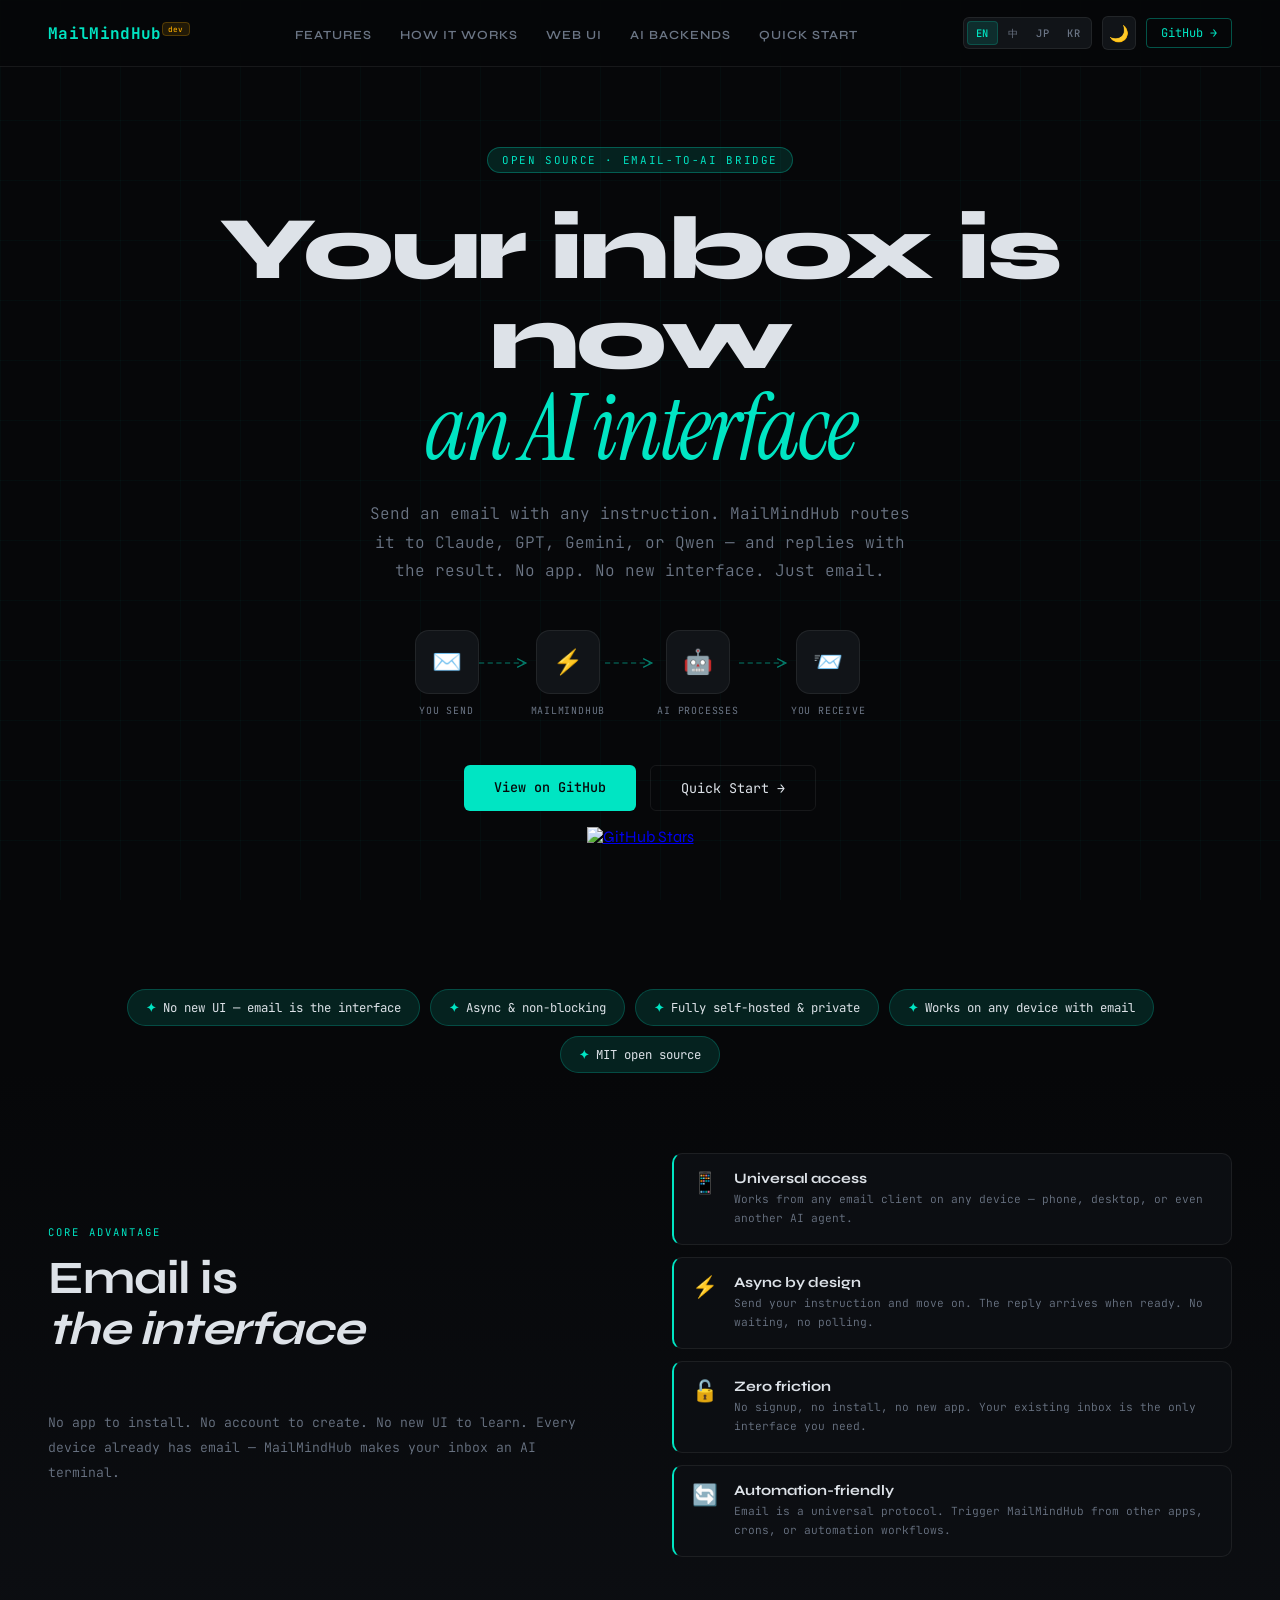
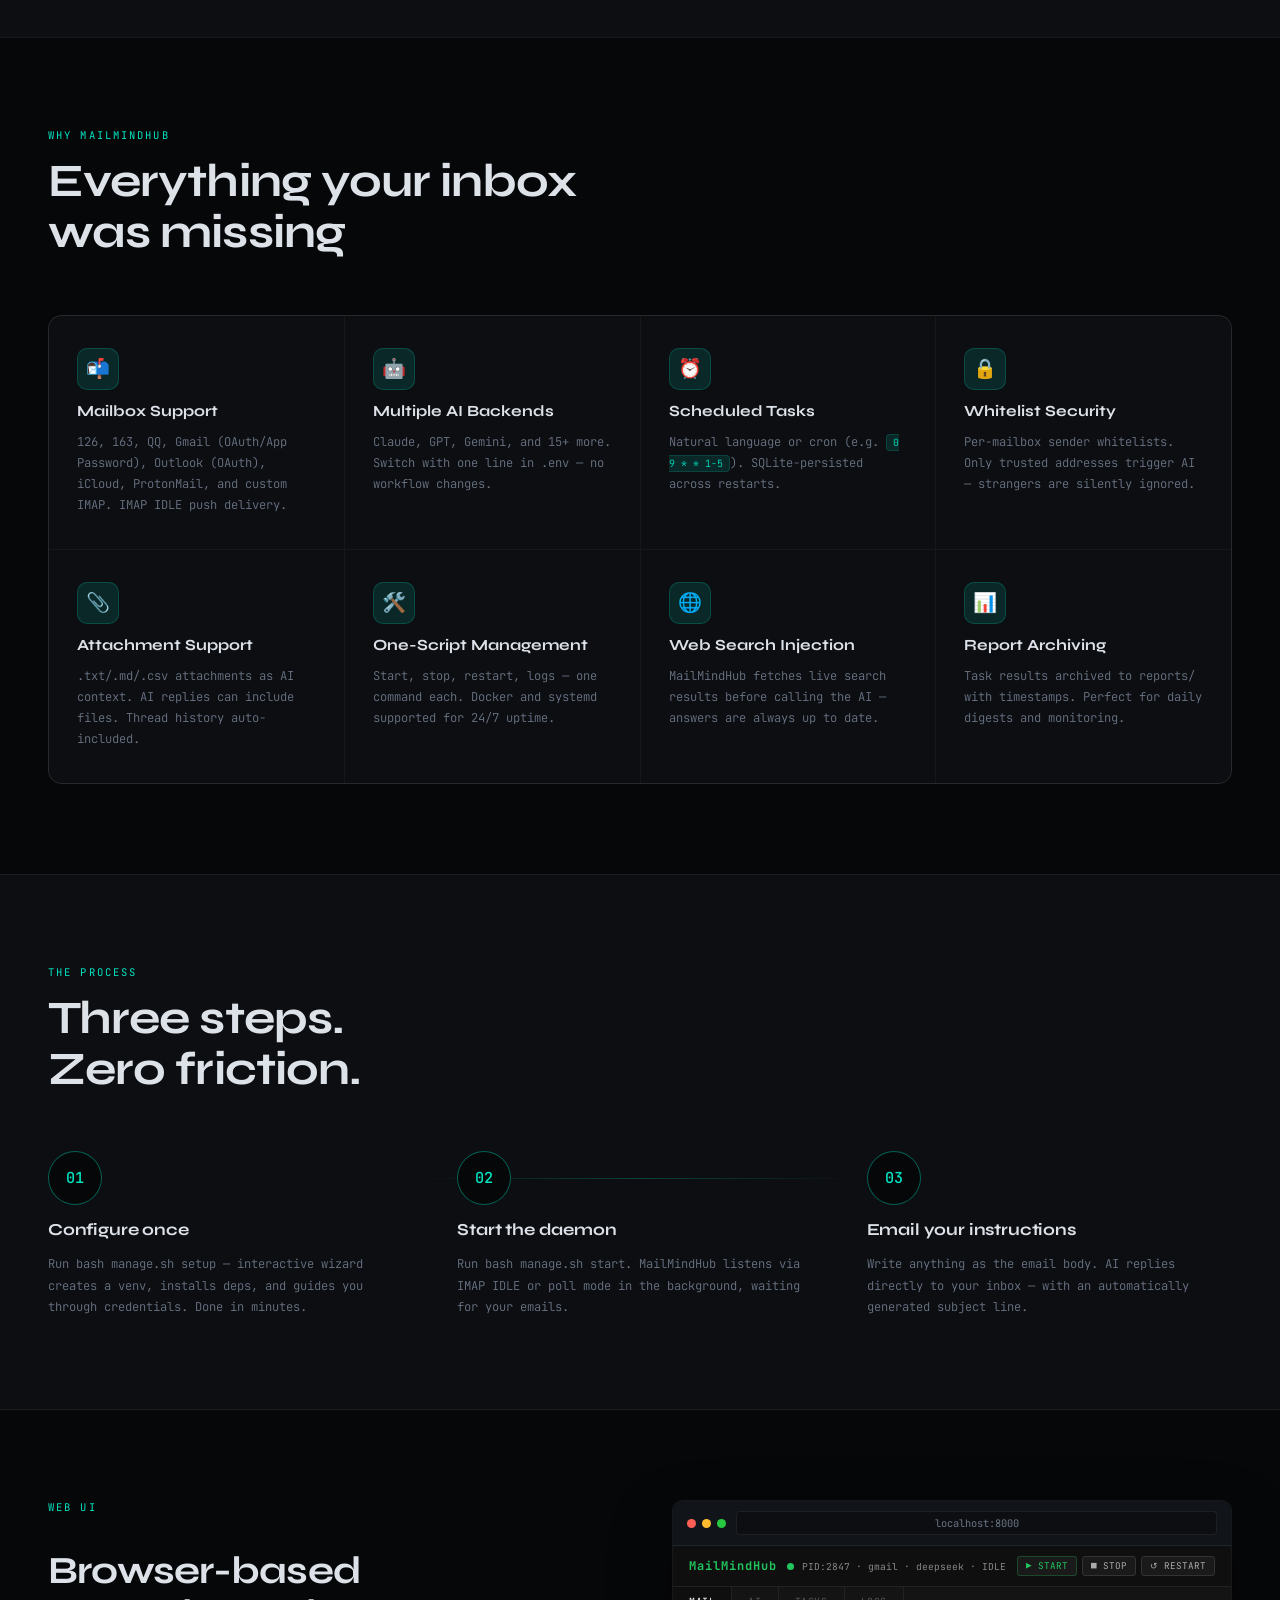
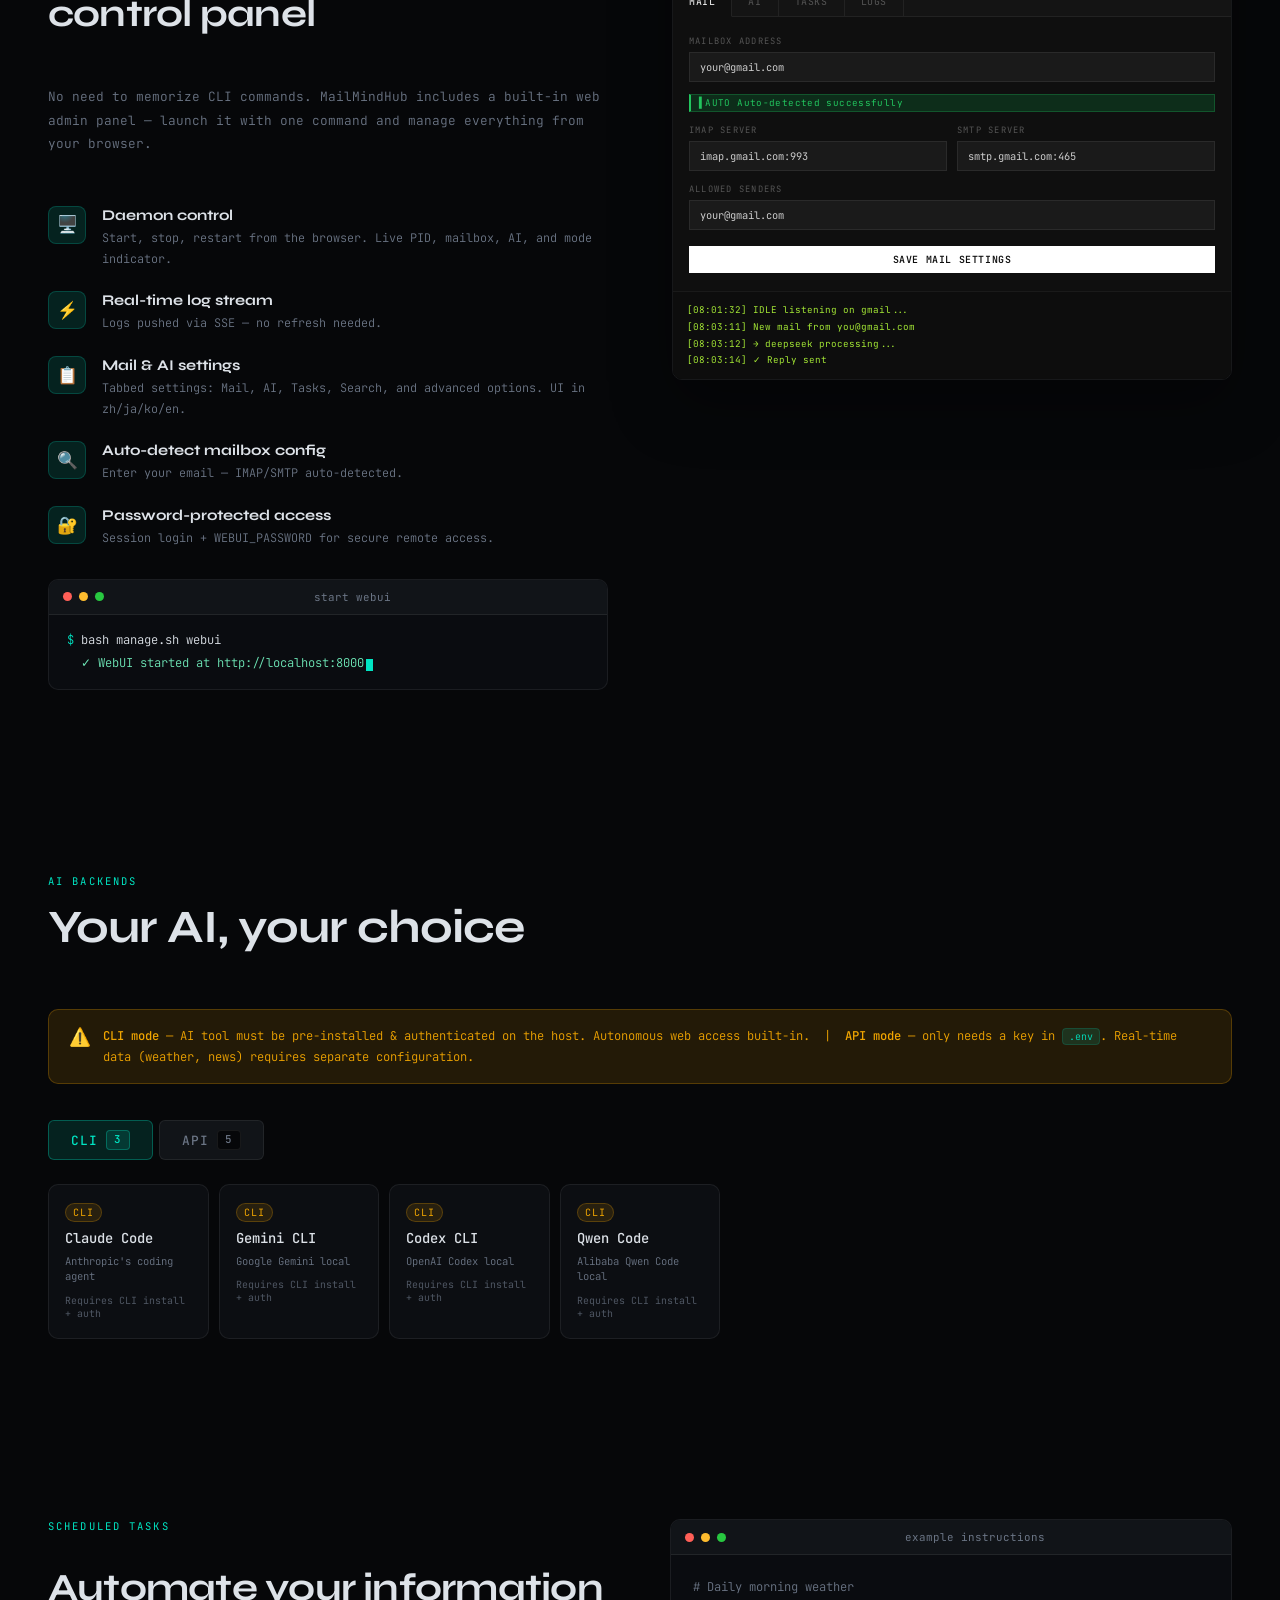
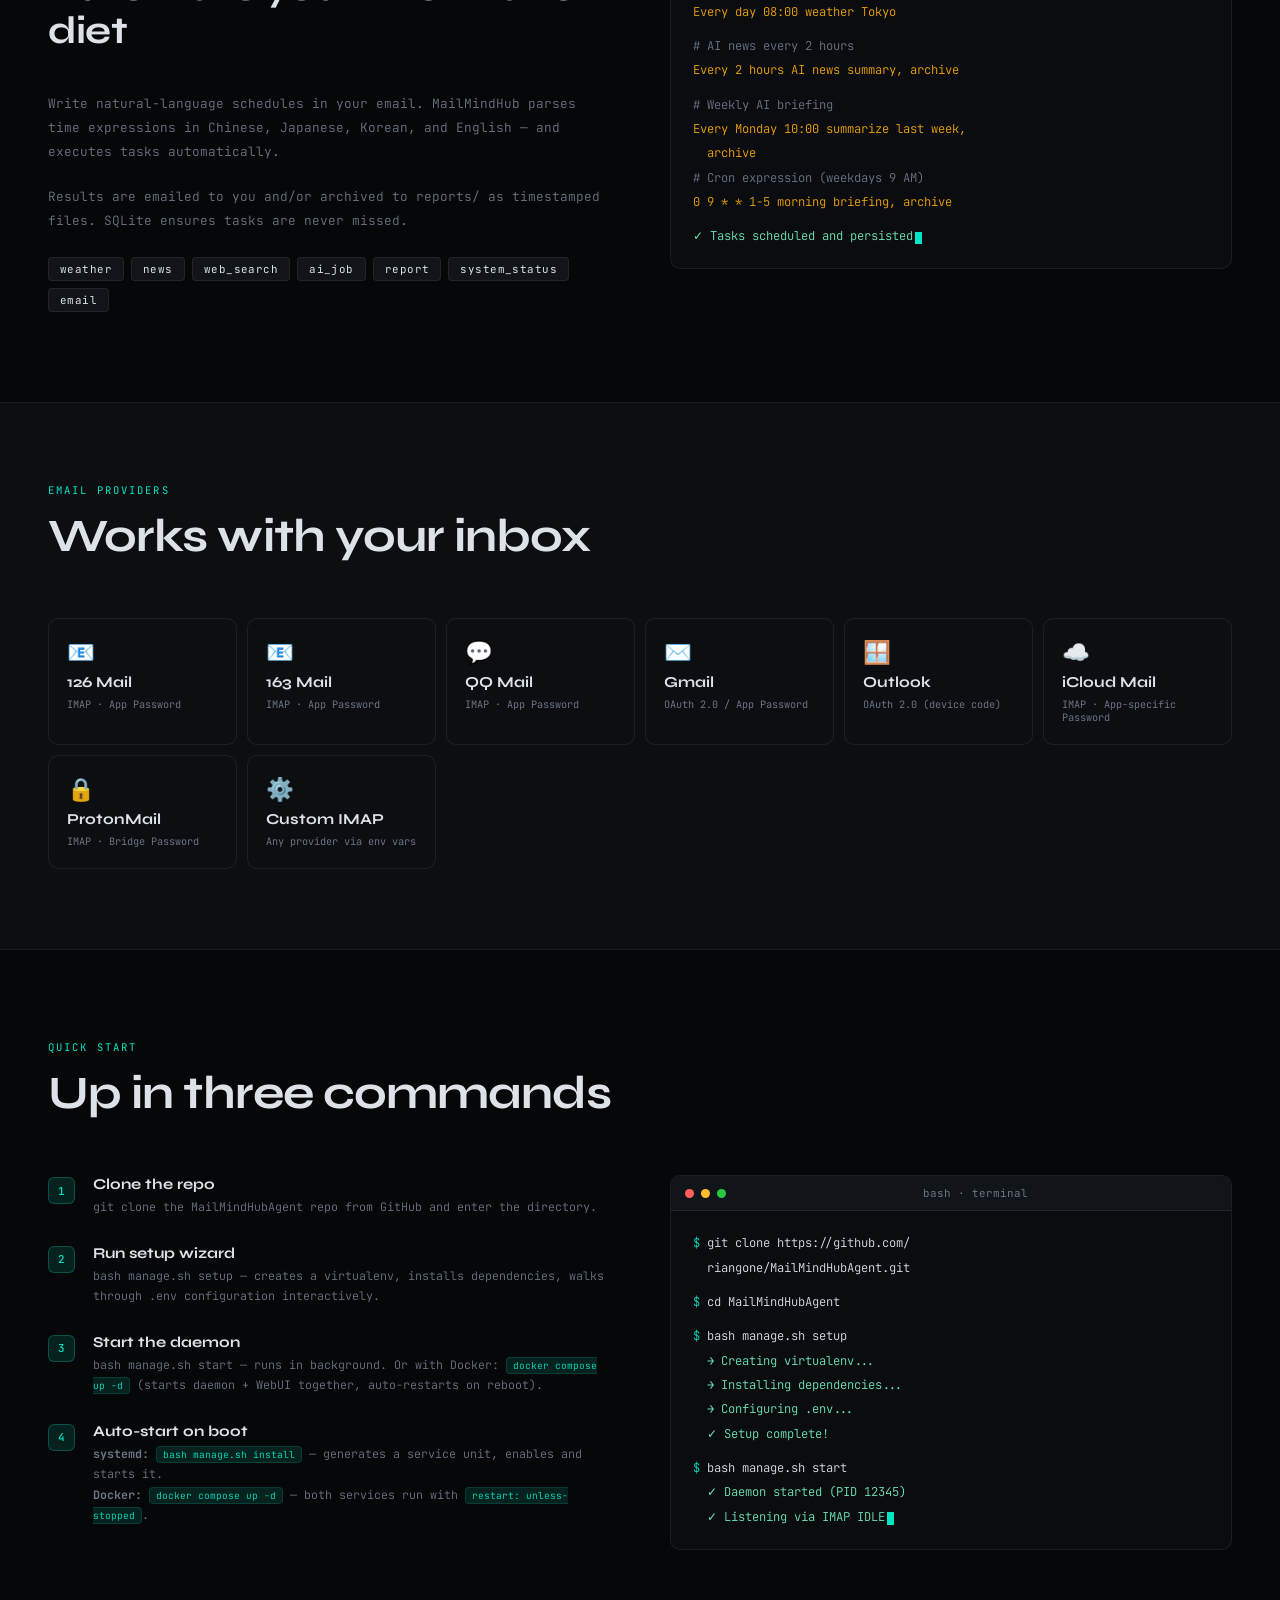
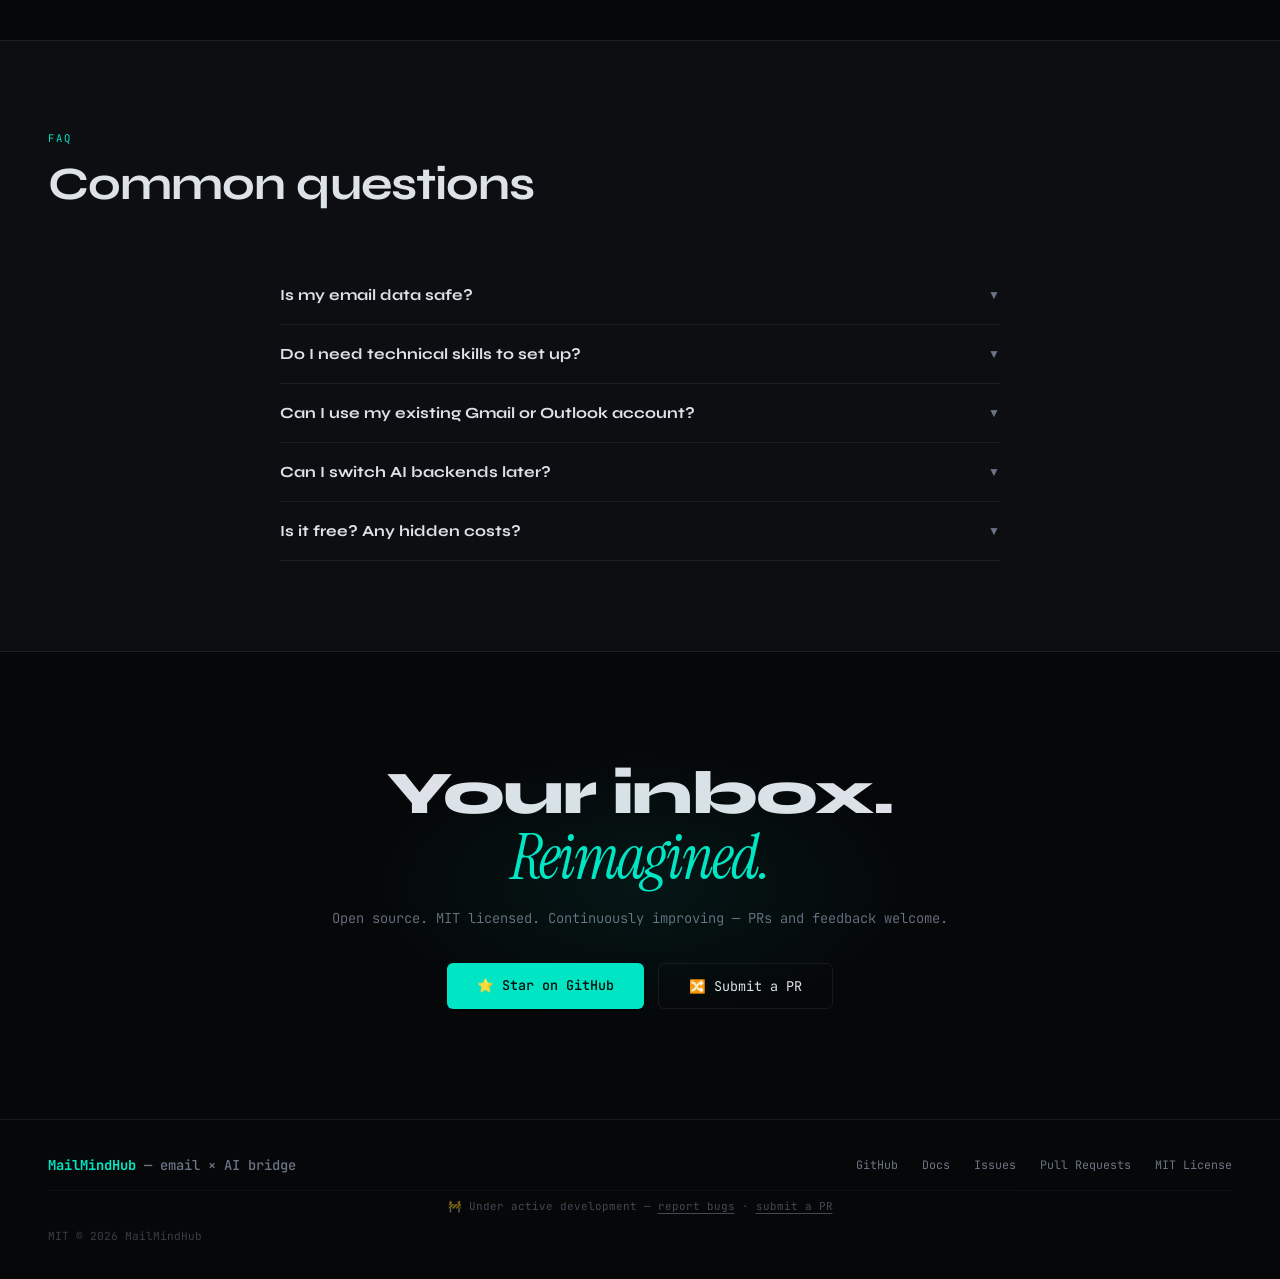
==== commit fcba544a: "docs: 统一品牌标识为 MailMindHub - 修改导航栏 logo：MailMind → MailMindHub - 修改 WebUI mockup 中的 logo：MAILMIND → M" ====
--- a/docs/index.html
+++ b/docs/index.html
@@ -96,13 +96,18 @@
     .nav-logo {
       font-family: 'JetBrains Mono', monospace;
       font-size: 1rem;
-      font-weight: 500;
-      color: var(--cyan);
-      letter-spacing: 0.04em;
+      font-weight: 600;
+      color: var(--text);
+      letter-spacing: 0.02em;
       text-decoration: none;
       flex-shrink: 0;
-    }
-    .nav-logo span { color: var(--muted); }
+      transition: color 0.2s;
+    }
+    .nav-logo:hover { color: var(--cyan); }
+    .nav-logo-brand {
+      color: var(--cyan);
+      font-weight: 700;
+    }
 
     .nav-links {
       list-style: none;
@@ -375,6 +380,7 @@
     /* Mini WebUI header */
     .wui-header { background: #0f0f0f; border-bottom: 1px solid #222; padding: 10px 16px; display: flex; align-items: center; justify-content: space-between; }
     .wui-logo { font-family: 'JetBrains Mono', monospace; font-size: 0.75rem; font-weight: 600; color: #fff; letter-spacing: 0.08em; }
+    .wui-logo-brand { color: #22c55e; font-weight: 700; }
     .wui-status { display: flex; align-items: center; gap: 8px; }
     .wui-dot { width: 7px; height: 7px; border-radius: 50%; background: #22c55e; animation: pulse-g 2s ease-in-out infinite; }
     @keyframes pulse-g { 0%,100% { opacity: 1; } 50% { opacity: 0.4; } }
@@ -700,7 +706,7 @@
 
 <!-- ══ NAV ══ -->
 <nav>
-  <a href="#" class="nav-logo">Mail<span>Mind</span><sup class="nav-dev-badge">dev</sup></a>
+  <a href="#" class="nav-logo"><span class="nav-logo-brand">MailMindHub</span><sup class="nav-dev-badge">dev</sup></a>
   <ul class="nav-links">
     <li><a href="#features" data-i18n="nav_features"></a></li>
     <li><a href="#how" data-i18n="nav_how"></a></li>
@@ -863,7 +869,7 @@
           <div class="browser-body">
             <!-- WebUI header -->
             <div class="wui-header">
-              <span class="wui-logo">MAILMIND</span>
+              <span class="wui-logo"><span class="wui-logo-brand">MailMindHub</span></span>
               <div class="wui-status">
                 <span class="wui-dot"></span>
                 <span class="wui-pid">PID:2847 · gmail · deepseek · IDLE</span>
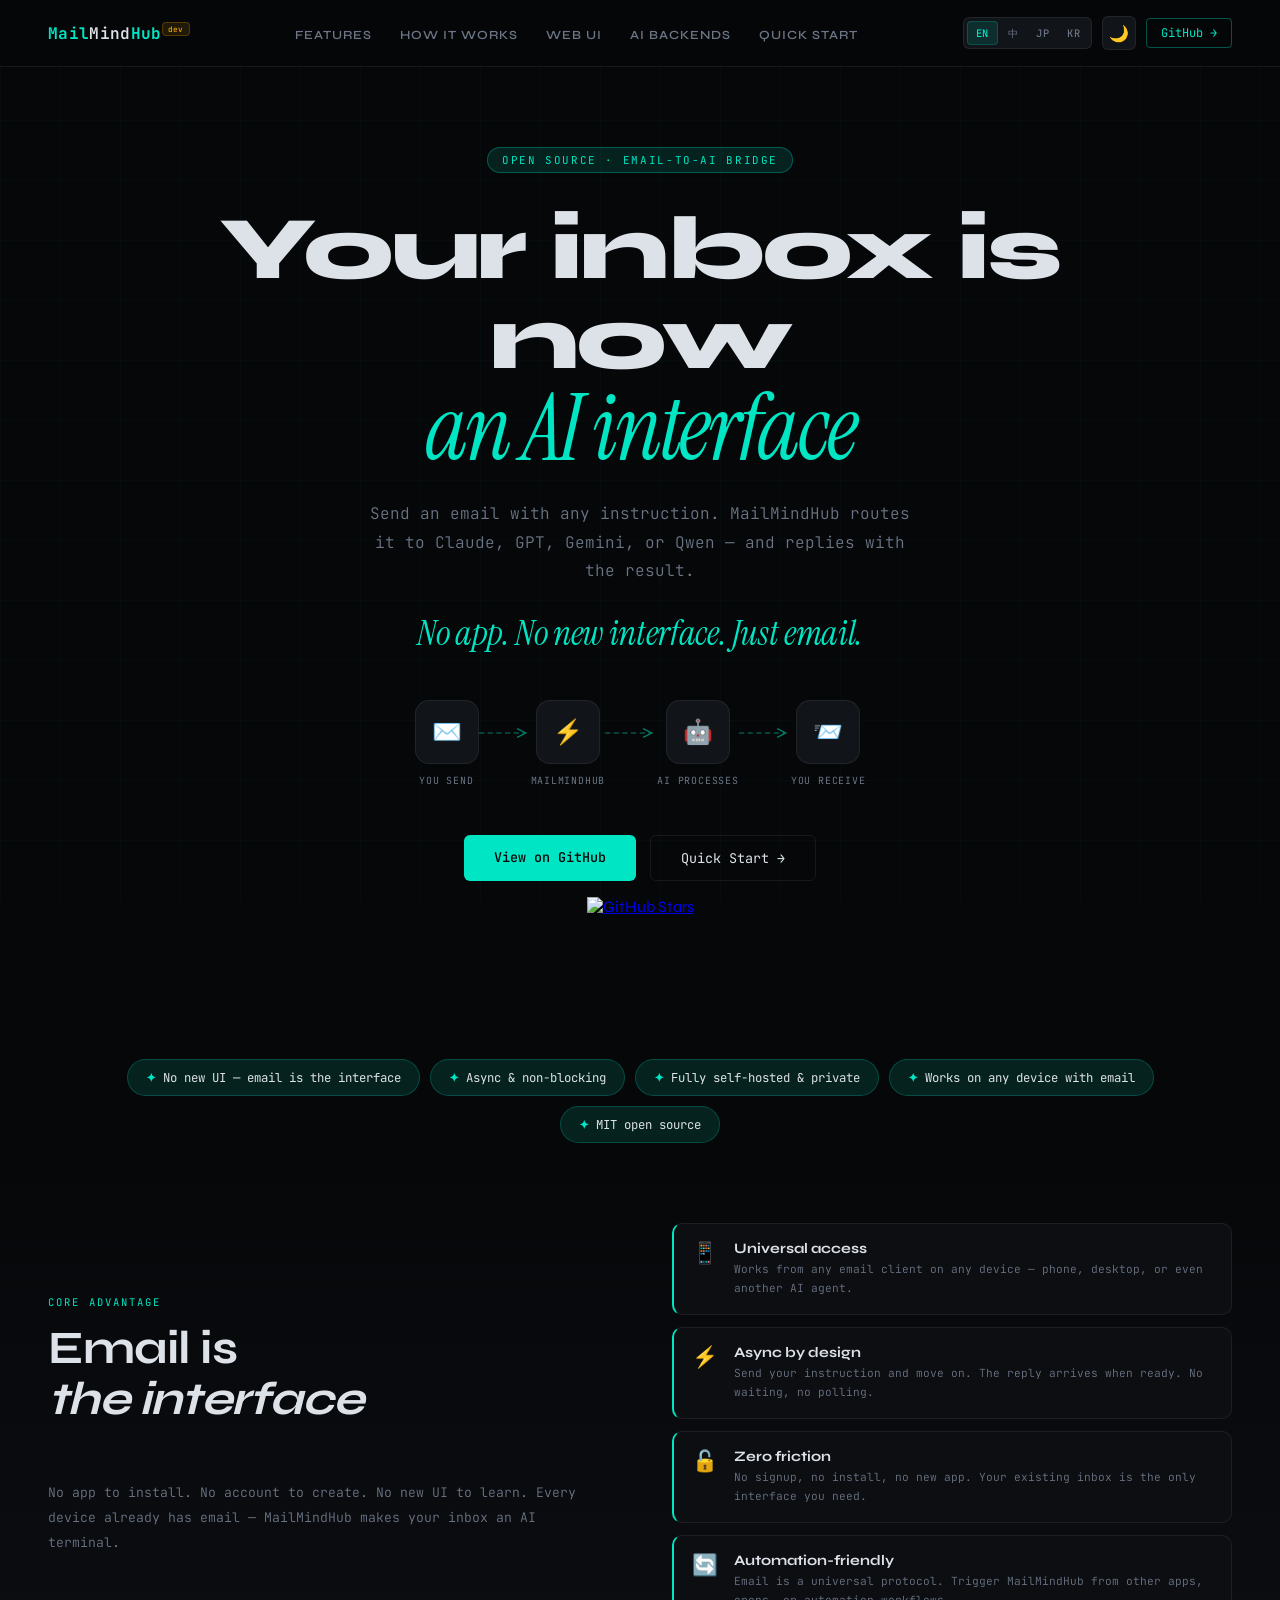
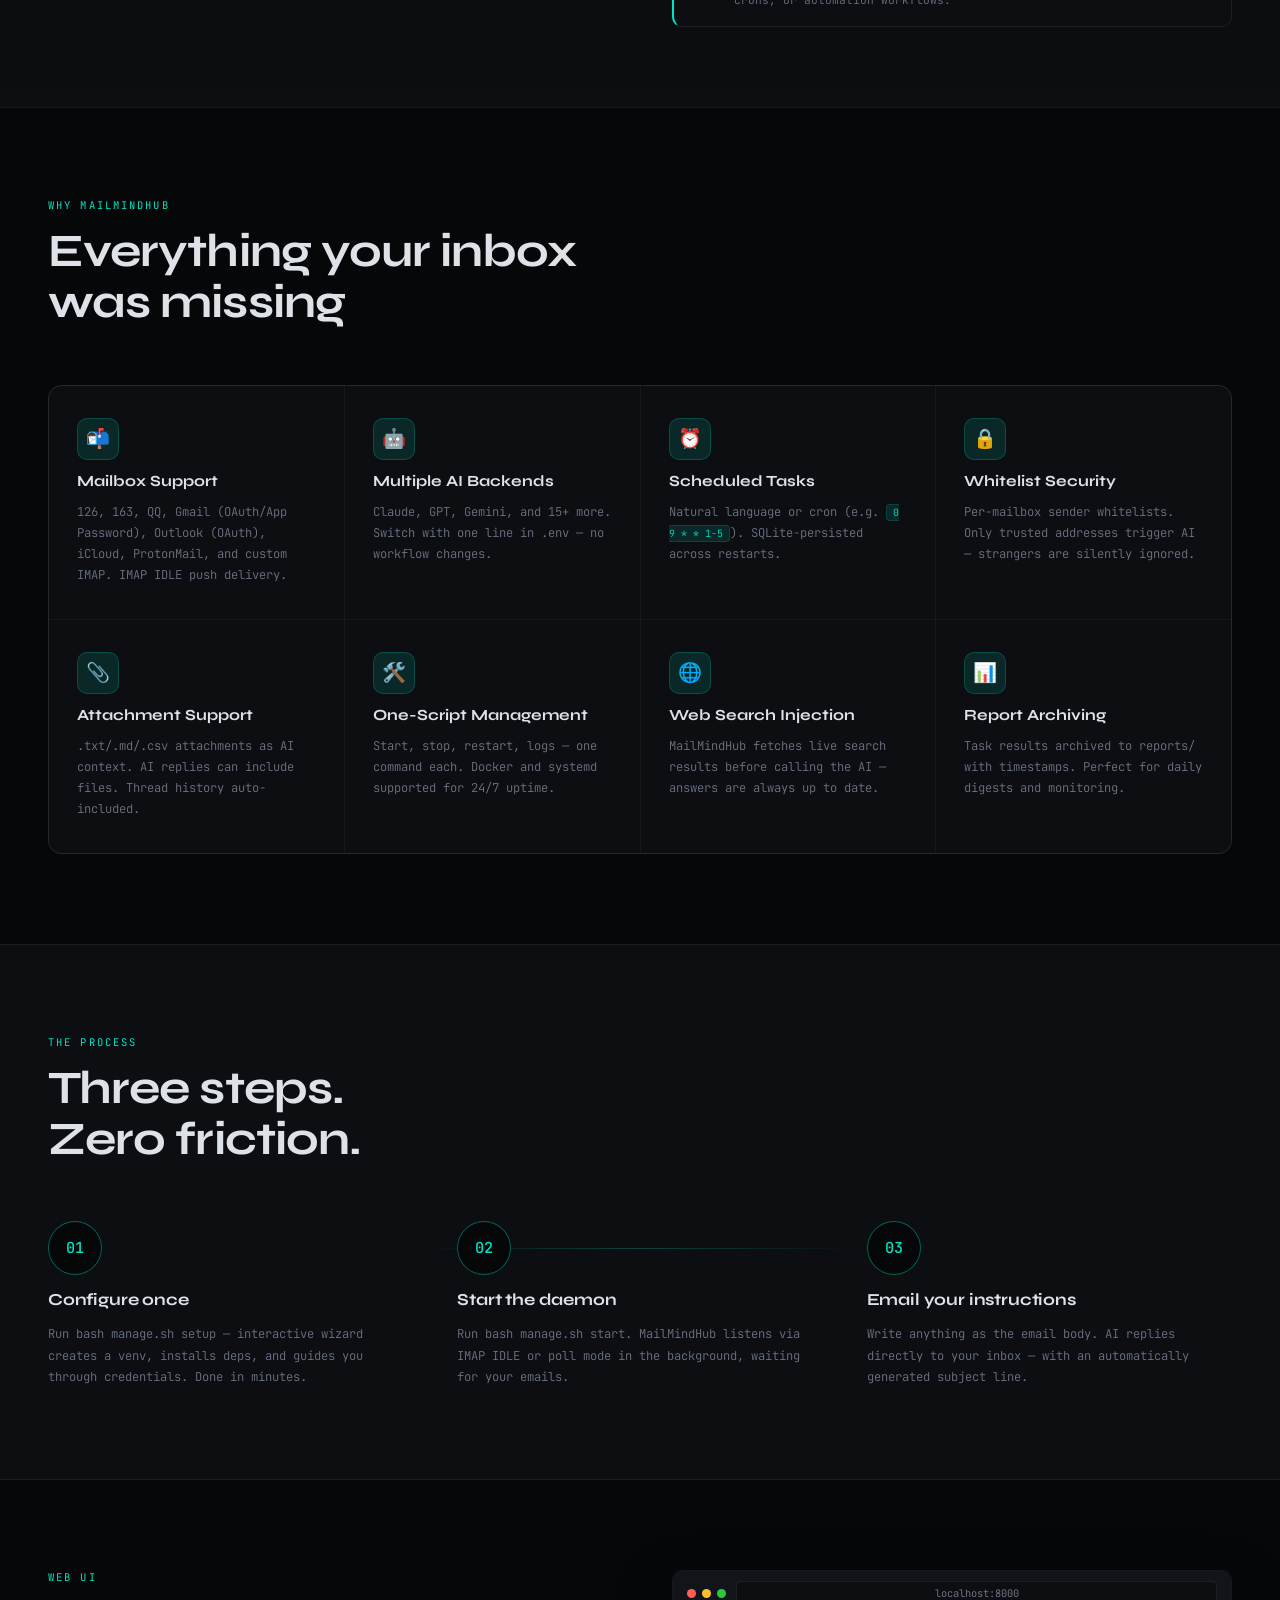
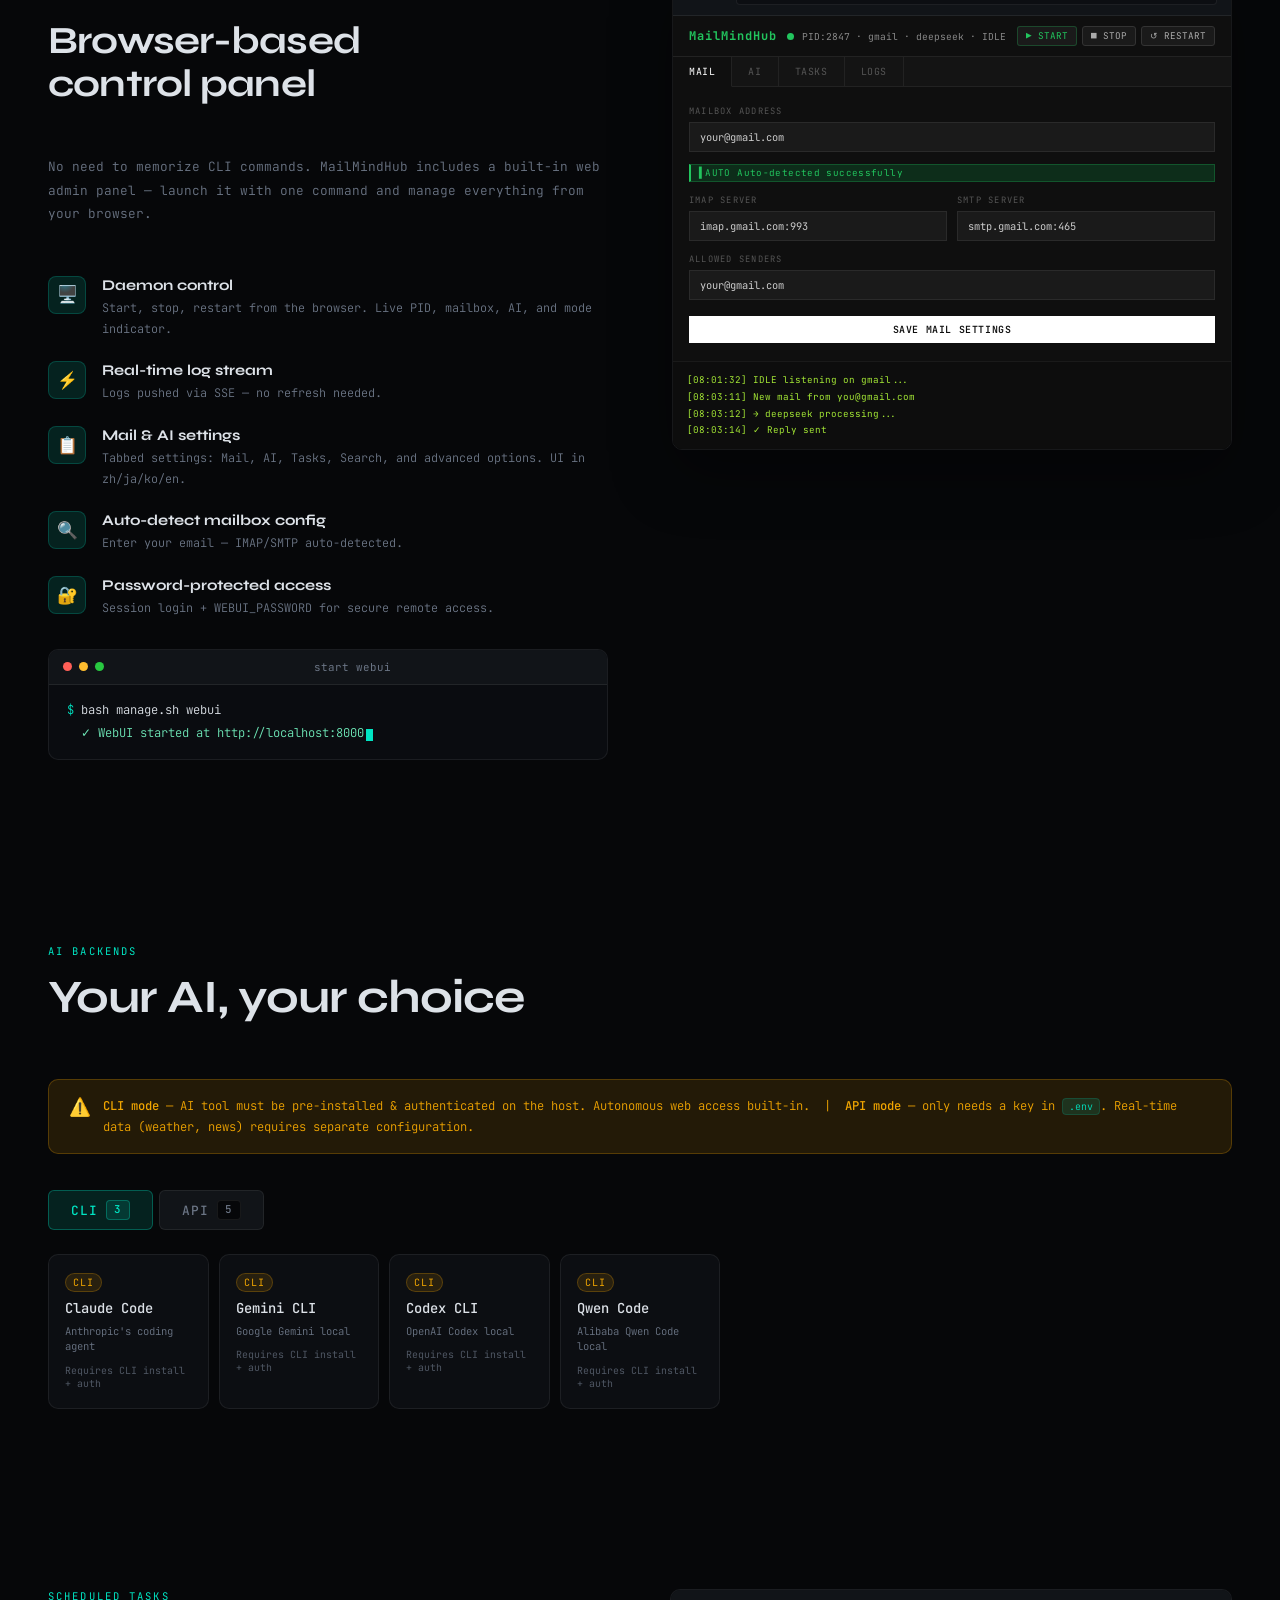
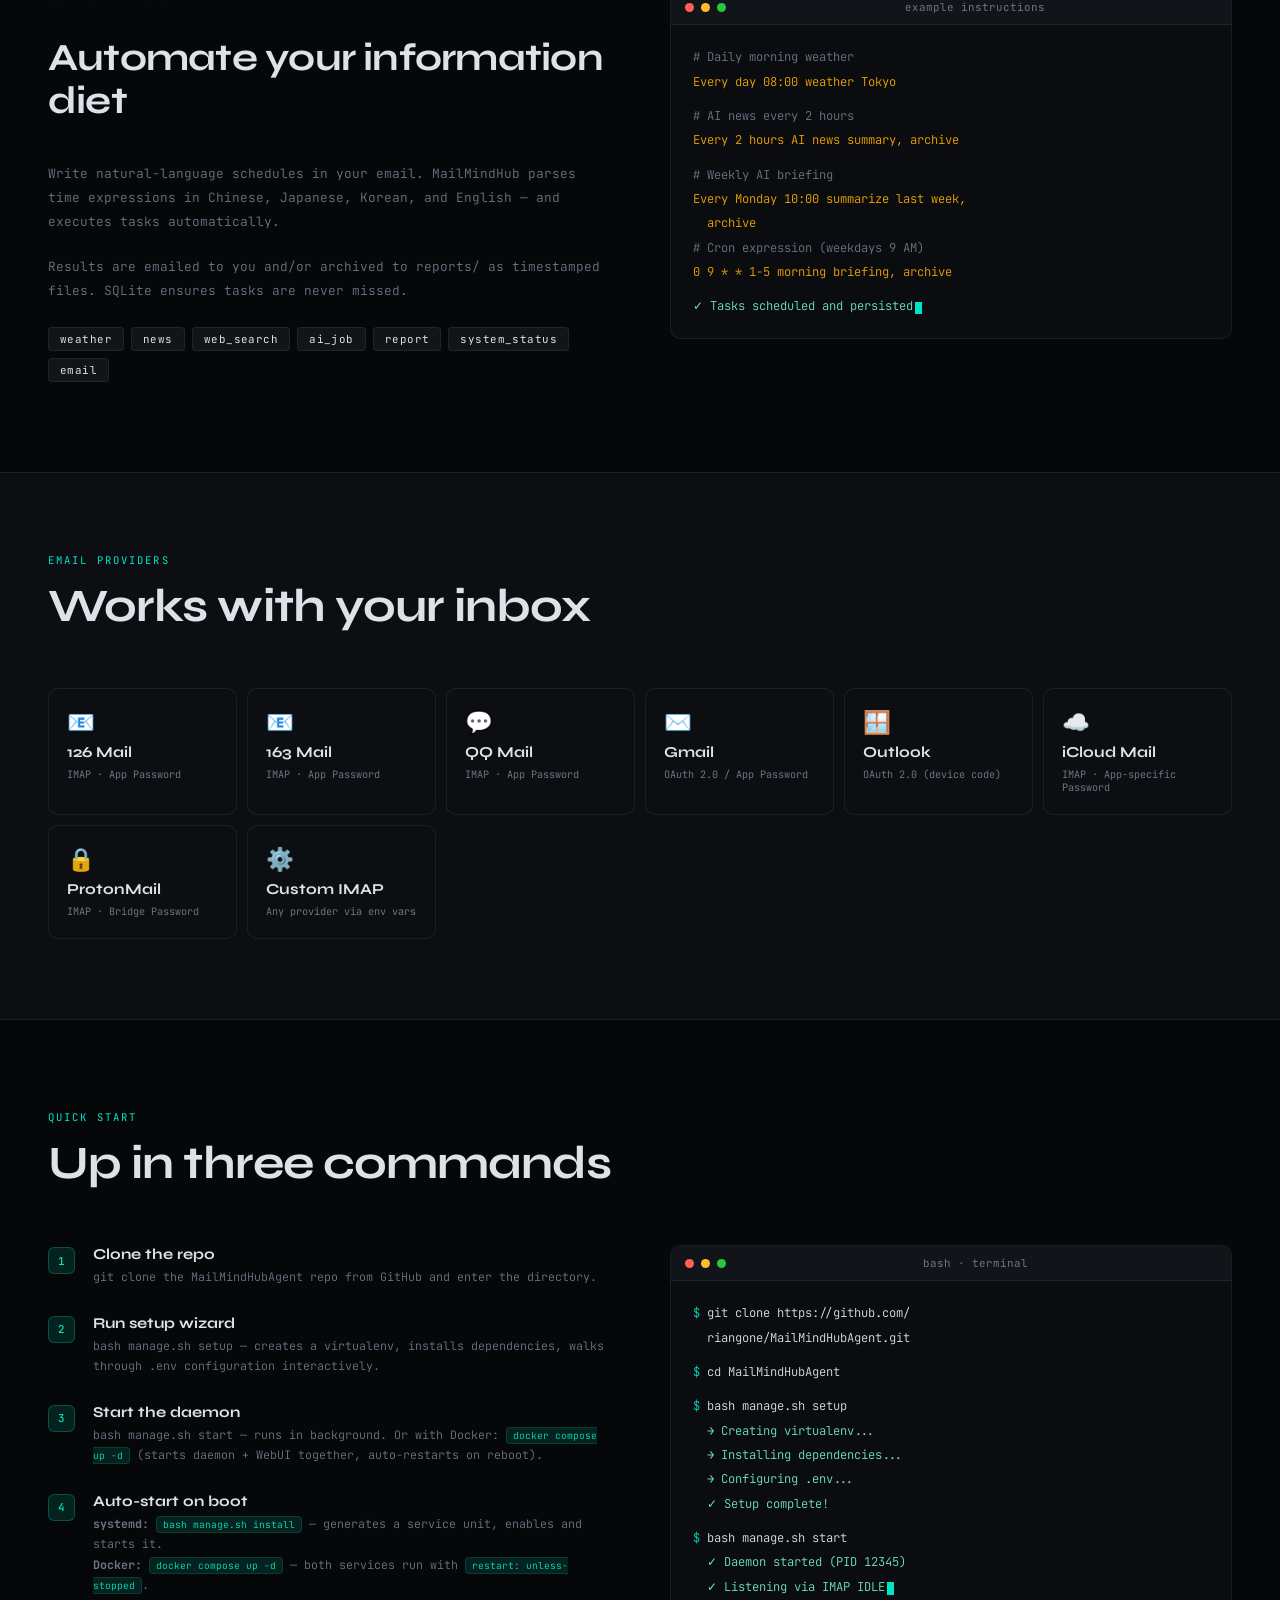
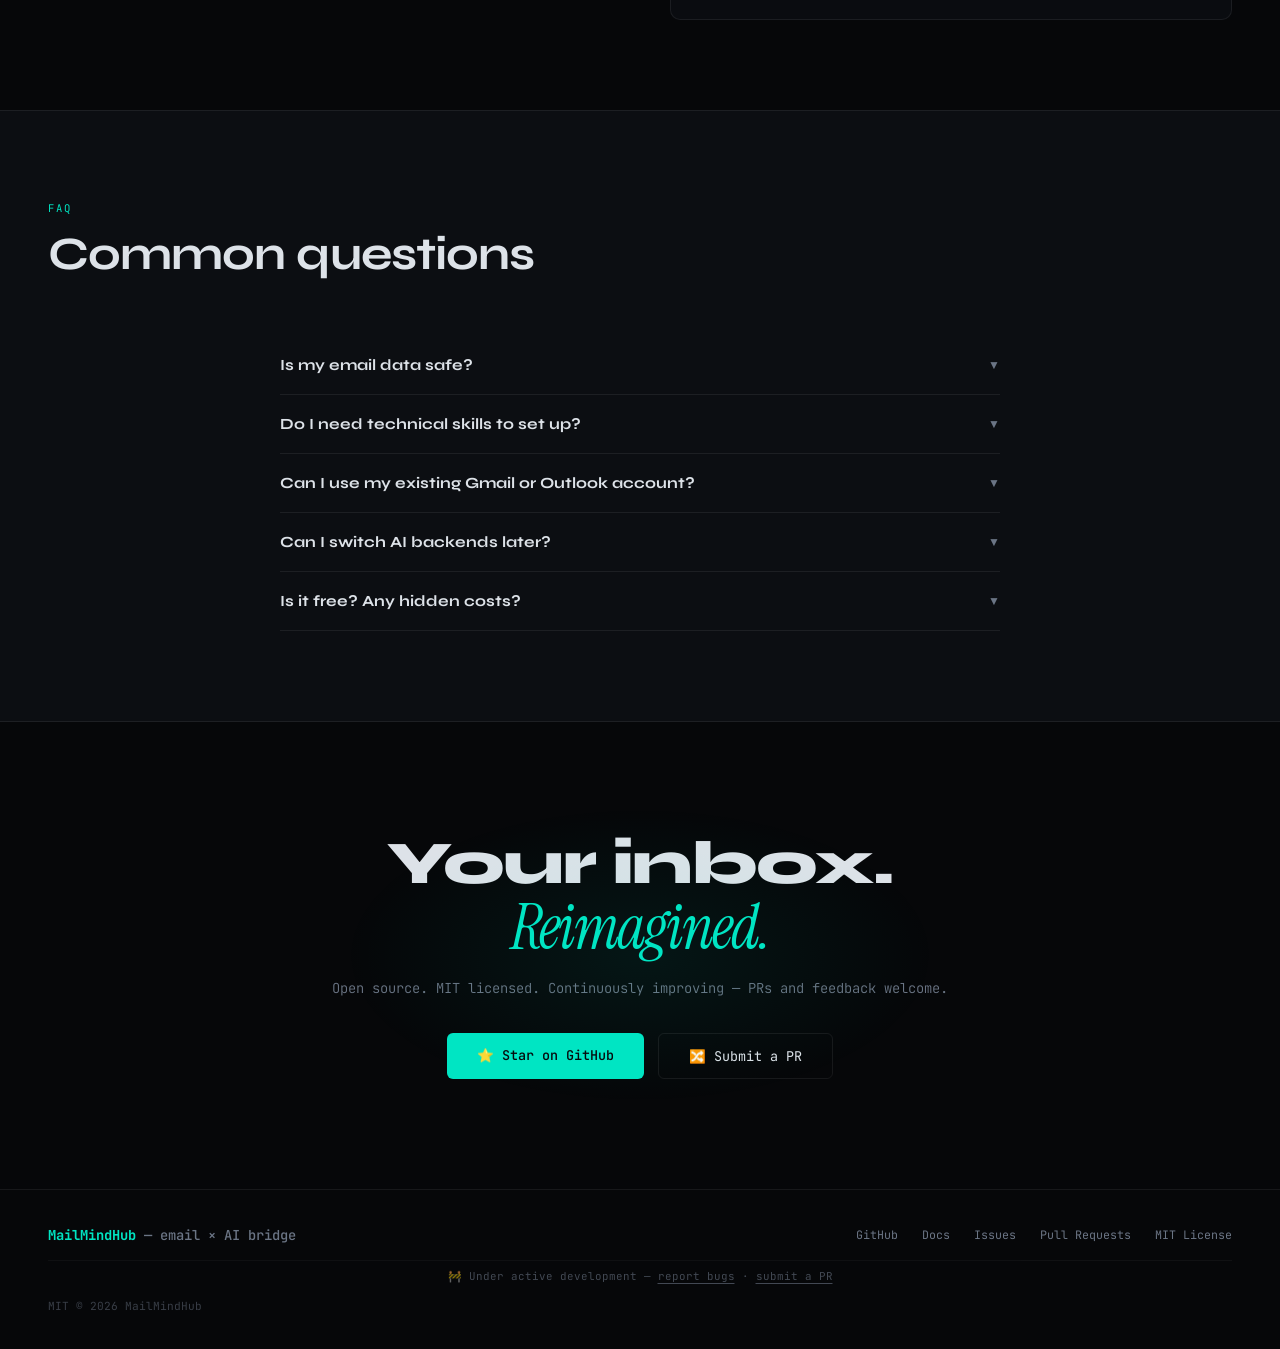
==== commit 06edb4bb: "feat: 增加多语言口号支持 (zh/ja/ko/en) 并优化邮件页脚多语言体验 - 在 docs/index.html 补全中日韩口号翻译 - 在 Web UI 顶部增加多语言切换口号 - 优化" ====
--- a/docs/index.html
+++ b/docs/index.html
@@ -245,9 +245,20 @@
       color: var(--muted);
       max-width: 540px;
       line-height: 1.8;
+      margin-bottom: 24px;
+      animation: rise 0.8s cubic-bezier(.16,1,.3,1) both;
+      animation-delay: 0.2s;
+    }
+
+    .hero-slogan {
+      font-family: 'Instrument Serif', serif;
+      font-style: italic;
+      font-size: clamp(1.3rem, 3vw, 2.2rem);
+      color: var(--cyan);
       margin-bottom: 44px;
       animation: rise 0.8s cubic-bezier(.16,1,.3,1) both;
-      animation-delay: 0.2s;
+      animation-delay: 0.25s;
+      letter-spacing: -0.01em;
     }
 
     .flow {
@@ -706,7 +717,7 @@
 
 <!-- ══ NAV ══ -->
 <nav>
-  <a href="#" class="nav-logo"><span class="nav-logo-brand">MailMindHub</span><sup class="nav-dev-badge">dev</sup></a>
+  <a href="#" class="nav-logo"><span class="nav-logo-brand">Mail</span>Mind<span class="nav-logo-brand">Hub</span><sup class="nav-dev-badge">dev</sup></a>
   <ul class="nav-links">
     <li><a href="#features" data-i18n="nav_features"></a></li>
     <li><a href="#how" data-i18n="nav_how"></a></li>
@@ -743,6 +754,7 @@
   <span class="hero-badge" data-i18n="hero_badge"></span>
   <h1 data-i18n="hero_h1"></h1>
   <p class="hero-sub" data-i18n="hero_sub"></p>
+  <div class="hero-slogan" data-i18n="hero_slogan"></div>
 
   <div class="flow">
     <div class="flow-node">
@@ -1105,7 +1117,8 @@
     nav_features: 'Features', nav_how: 'How it works', nav_webui: 'Web UI', nav_ai: 'AI Backends', nav_start: 'Quick Start',
     hero_badge: 'open source · email-to-ai bridge',
     hero_h1: 'Your inbox is now<br/><em>an AI interface</em>',
-    hero_sub: 'Send an email with any instruction. MailMindHub routes it to Claude, GPT, Gemini, or Qwen — and replies with the result. No app. No new interface. Just email.',
+    hero_sub: 'Send an email with any instruction. MailMindHub routes it to Claude, GPT, Gemini, or Qwen — and replies with the result.',
+    hero_slogan: 'No app. No new interface. Just email.',
     flow_1: 'You send', flow_3: 'AI processes', flow_4: 'You receive',
     cta_github: 'View on GitHub', cta_start: 'Quick Start →',
     usp1: 'No new UI — email is the interface', usp2: 'Async & non-blocking', usp3: 'Fully self-hosted & private', usp4: 'Works on any device with email', usp5: 'MIT open source',
@@ -1188,7 +1201,8 @@
     nav_features: '功能', nav_how: '工作原理', nav_webui: 'Web UI', nav_ai: 'AI 后端', nav_start: '快速开始',
     hero_badge: '开源 · 邮件转 AI 网关',
     hero_h1: '你的收件箱<br/>现在是 <em>AI 接口</em>',
-    hero_sub: '发一封邮件写下你的指令，MailMindHub 将其转发给 Claude、GPT、Gemini 或 Qwen，然后把结果回复到你的邮箱。无需安装 App，无需学习新界面，邮件就是一切。',
+    hero_sub: '发一封邮件写下你的指令，MailMindHub 将其转发给 Claude、GPT、Gemini 或 Qwen，然后把结果回复到你的邮箱。',
+    hero_slogan: '无需 App，无需新界面，只有邮件。',
     flow_1: '你发送', flow_3: 'AI 处理', flow_4: '你收到',
     cta_github: '在 GitHub 查看', cta_start: '快速开始 →',
     usp1: '无需新界面 — 邮件即接口', usp2: '异步非阻塞，即发即走', usp3: '完全自托管，数据自控', usp4: '任何支持邮件的设备', usp5: 'MIT 开源免费',
@@ -1271,7 +1285,8 @@
     nav_features: '機能', nav_how: '仕組み', nav_webui: 'Web UI', nav_ai: 'AI バックエンド', nav_start: 'クイックスタート',
     hero_badge: 'オープンソース · メール to AI ブリッジ',
     hero_h1: 'あなたの受信箱が<br/><em>AI インターフェース</em>に',
-    hero_sub: 'メールで指示を送るだけ。MailMindHub が Claude、GPT、Gemini、Qwen に橋渡しし、結果をメールで返信します。アプリ不要。新しいUIも不要。メールだけ。',
+    hero_sub: 'メールで指示を送るだけ。MailMindHub が Claude、GPT、Gemini、Qwen に橋渡しし、結果をメールで返信します。',
+    hero_slogan: 'アプリ不要。新UI不要。メールだけ。',
     flow_1: '送信', flow_3: 'AI が処理', flow_4: '受信',
     cta_github: 'GitHub で見る', cta_start: 'クイックスタート →',
     usp1: '新UIは不要 — メールがインターフェース', usp2: '非同期・ノンブロッキング', usp3: '完全セルフホスト・プライバシー', usp4: 'メール対応のどの端末でも使える', usp5: 'MIT オープンソース',
@@ -1354,7 +1369,8 @@
     nav_features: '기능', nav_how: '작동 원리', nav_webui: 'Web UI', nav_ai: 'AI 백엔드', nav_start: '빠른 시작',
     hero_badge: '오픈소스 · 이메일 to AI 브리지',
     hero_h1: '받은 편지함이<br/><em>AI 인터페이스</em>가 됩니다',
-    hero_sub: '이메일로 지시를 보내면 MailMindHub가 Claude, GPT, Gemini, Qwen에 전달하고 결과를 이메일로 회신합니다. 앱 불필요. 새 UI 불필요. 이메일만.',
+    hero_sub: '이메일로 지시를 보내면 MailMindHub가 Claude, GPT, Gemini, Qwen에 전달하고 결과를 이메일로 회신합니다.',
+    hero_slogan: '앱도, 새로운 인터페이스도 필요 없습니다. 오직 이메일뿐입니다.',
     flow_1: '발송', flow_3: 'AI 처리', flow_4: '수신',
     cta_github: 'GitHub에서 보기', cta_start: '빠른 시작 →',
     usp1: '새 UI 불필요 — 이메일이 인터페이스', usp2: '비동기·논블로킹', usp3: '완전 셀프호스트·프라이버시', usp4: '이메일 지원 기기라면 어디서든', usp5: 'MIT 오픈소스',
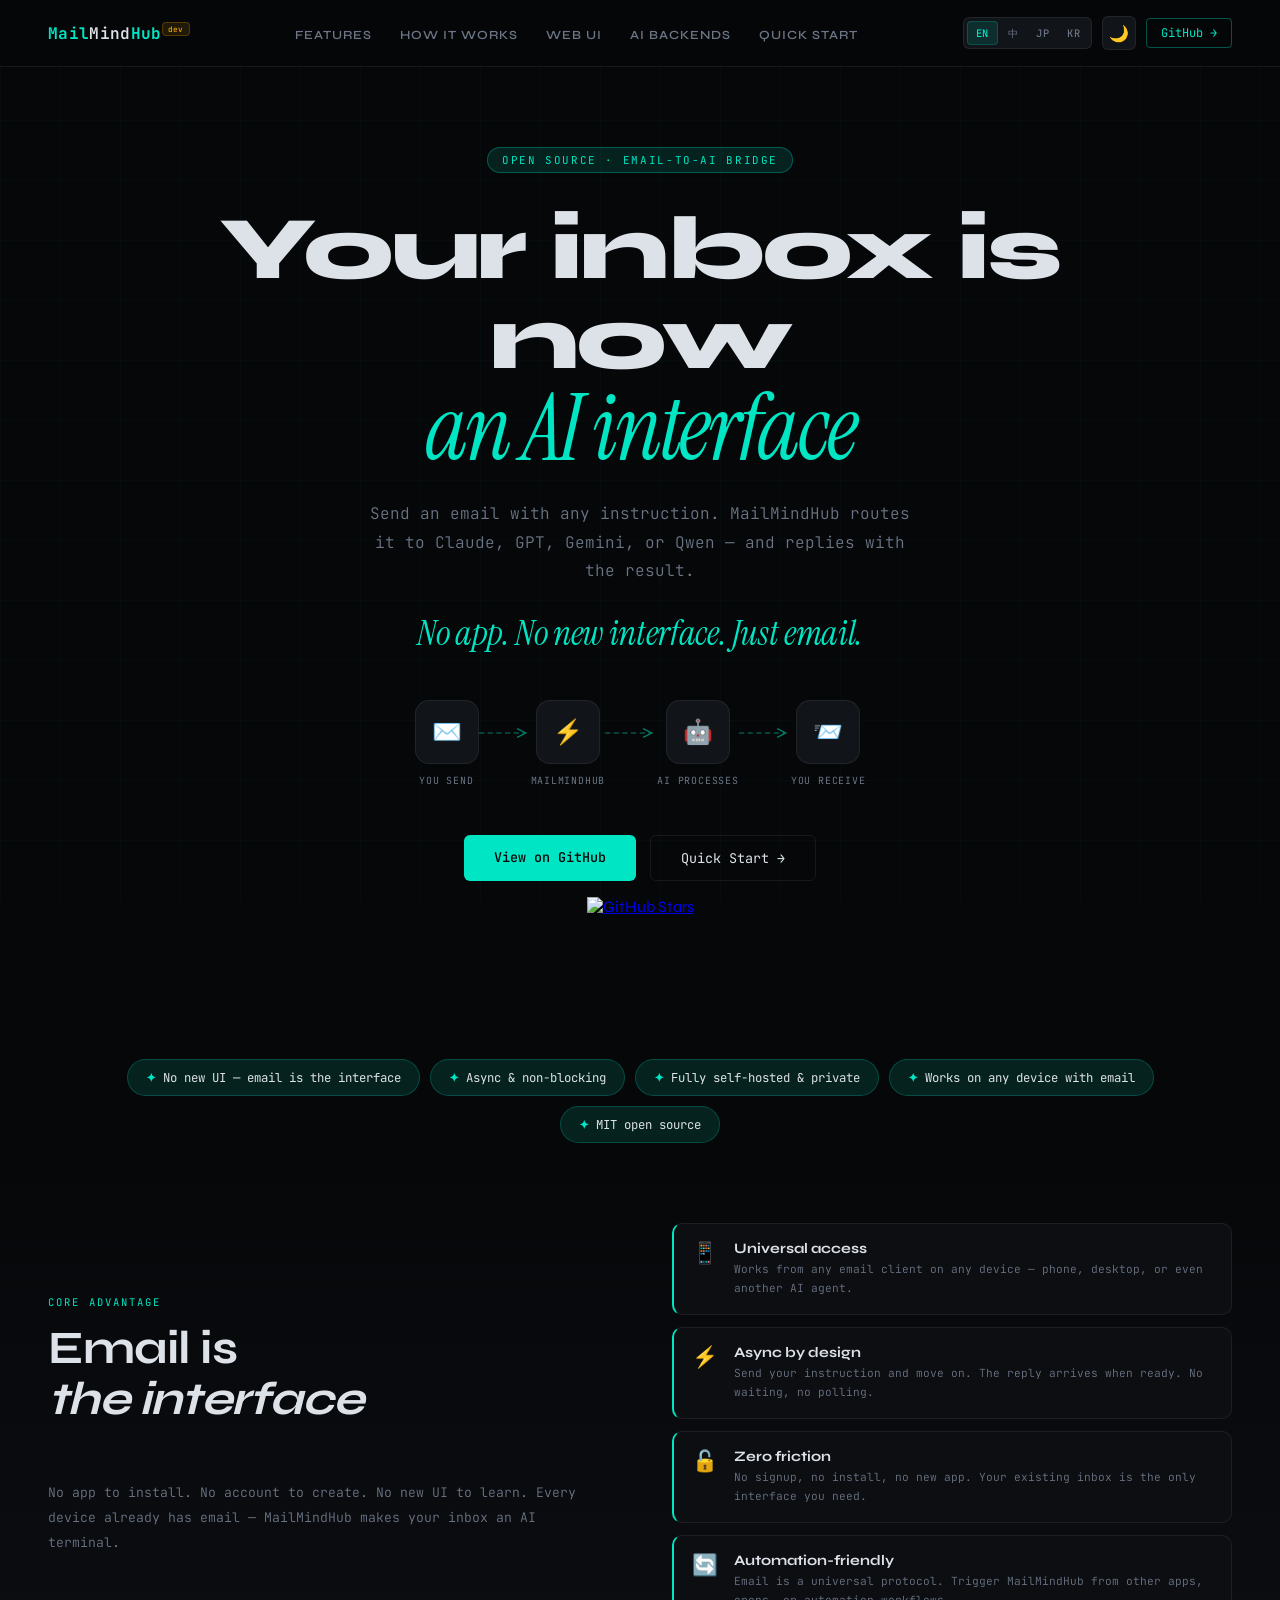
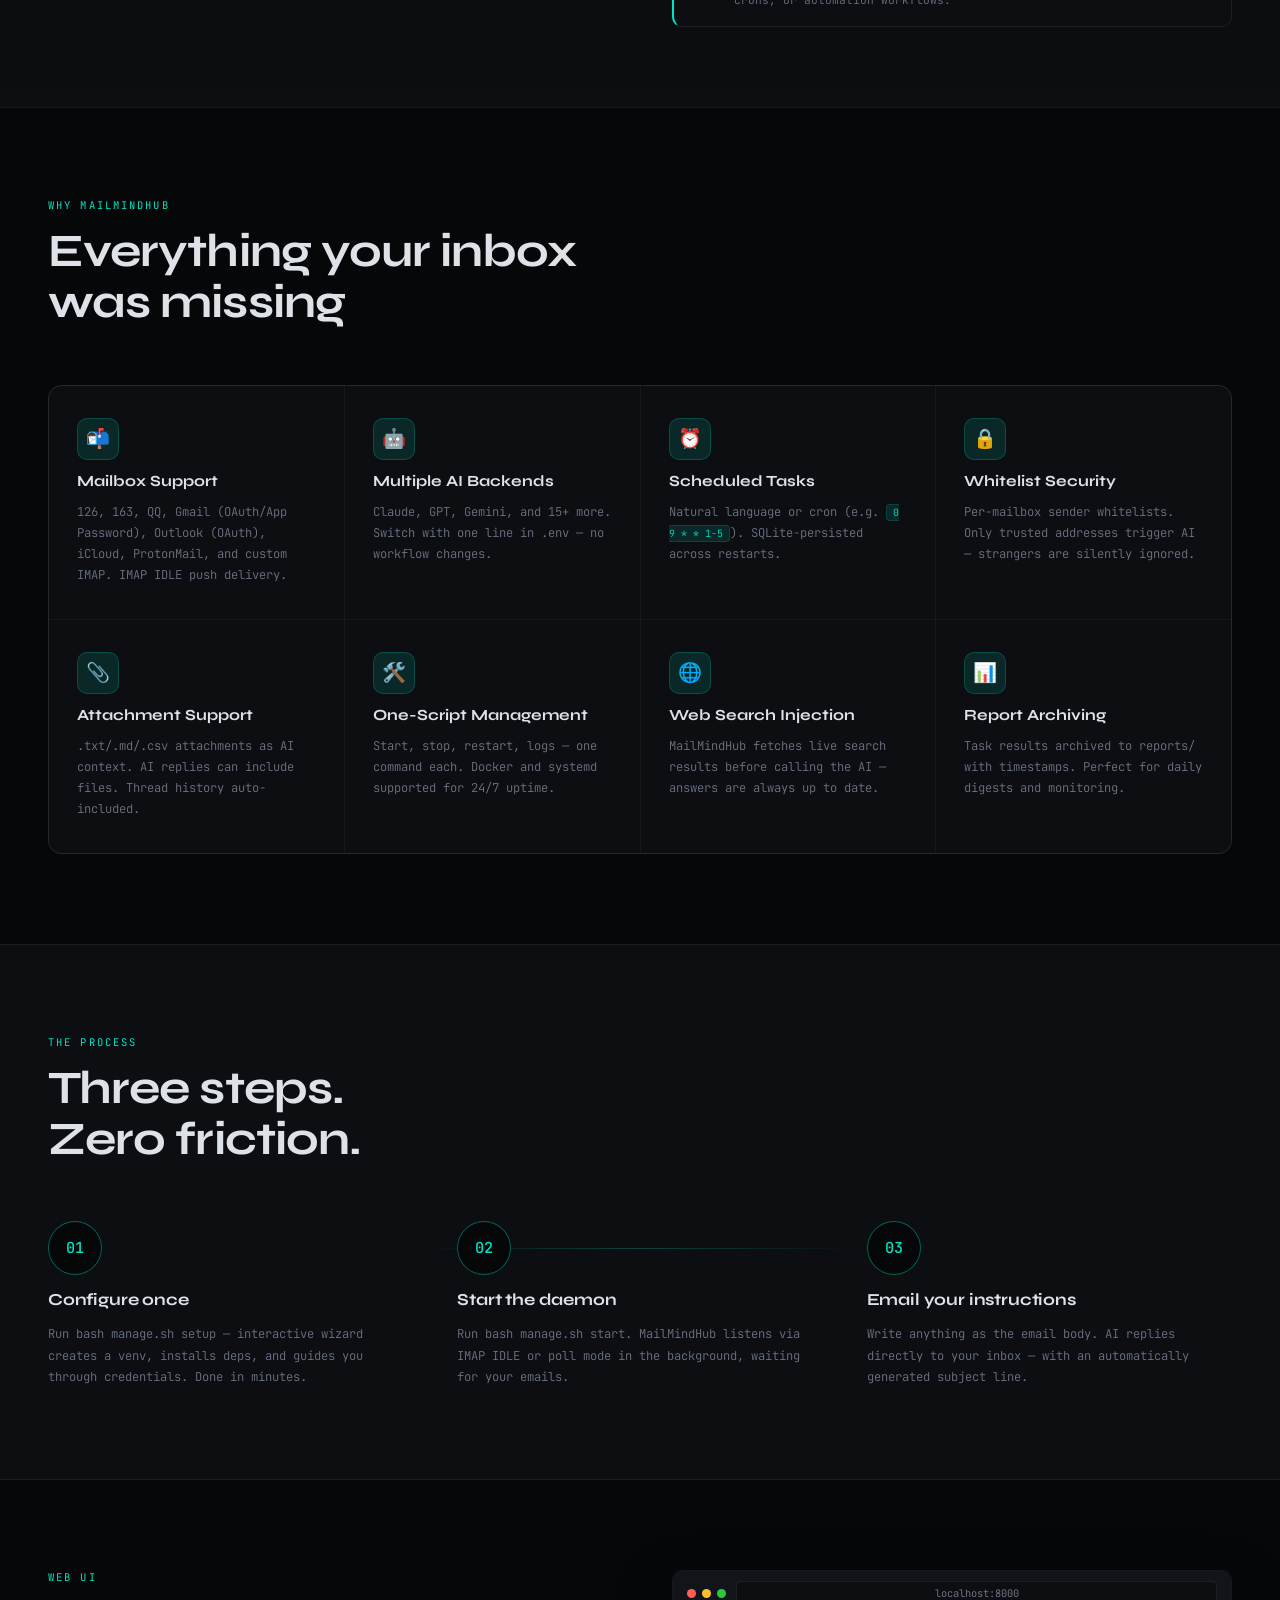
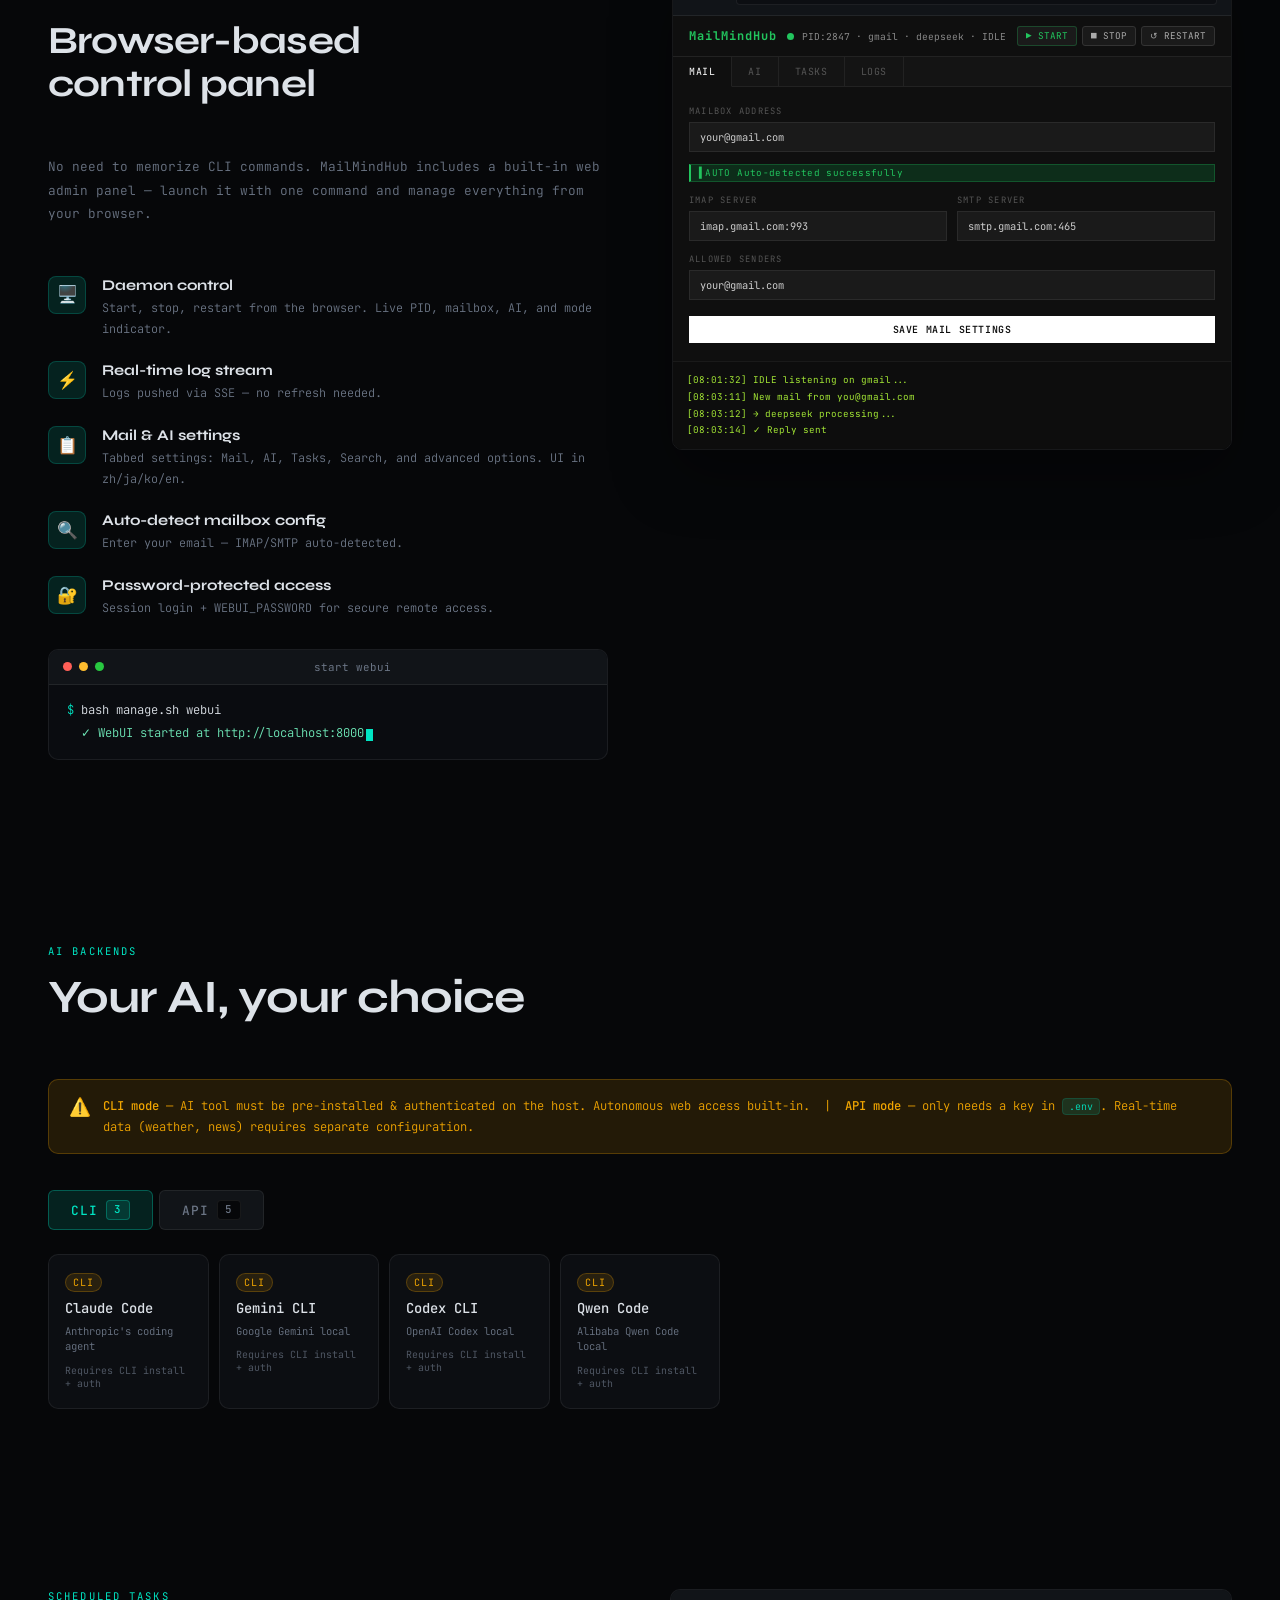
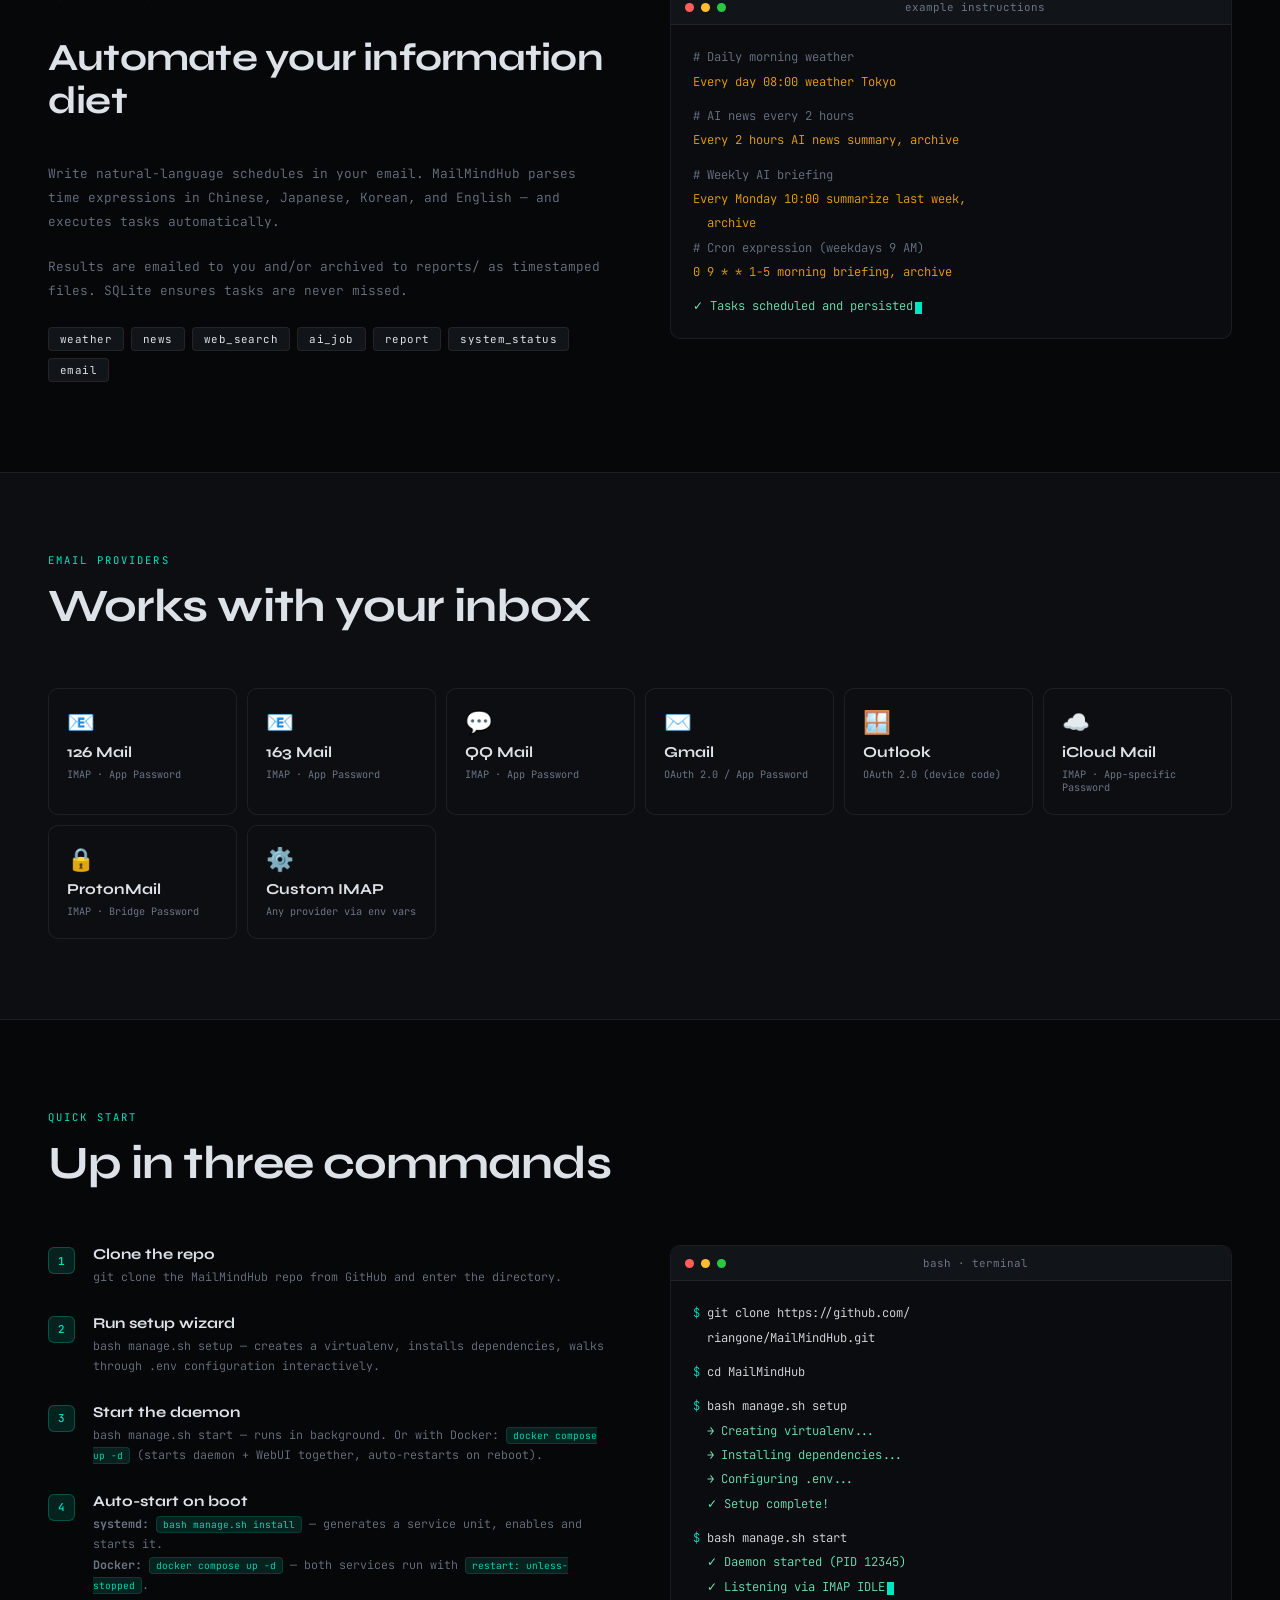
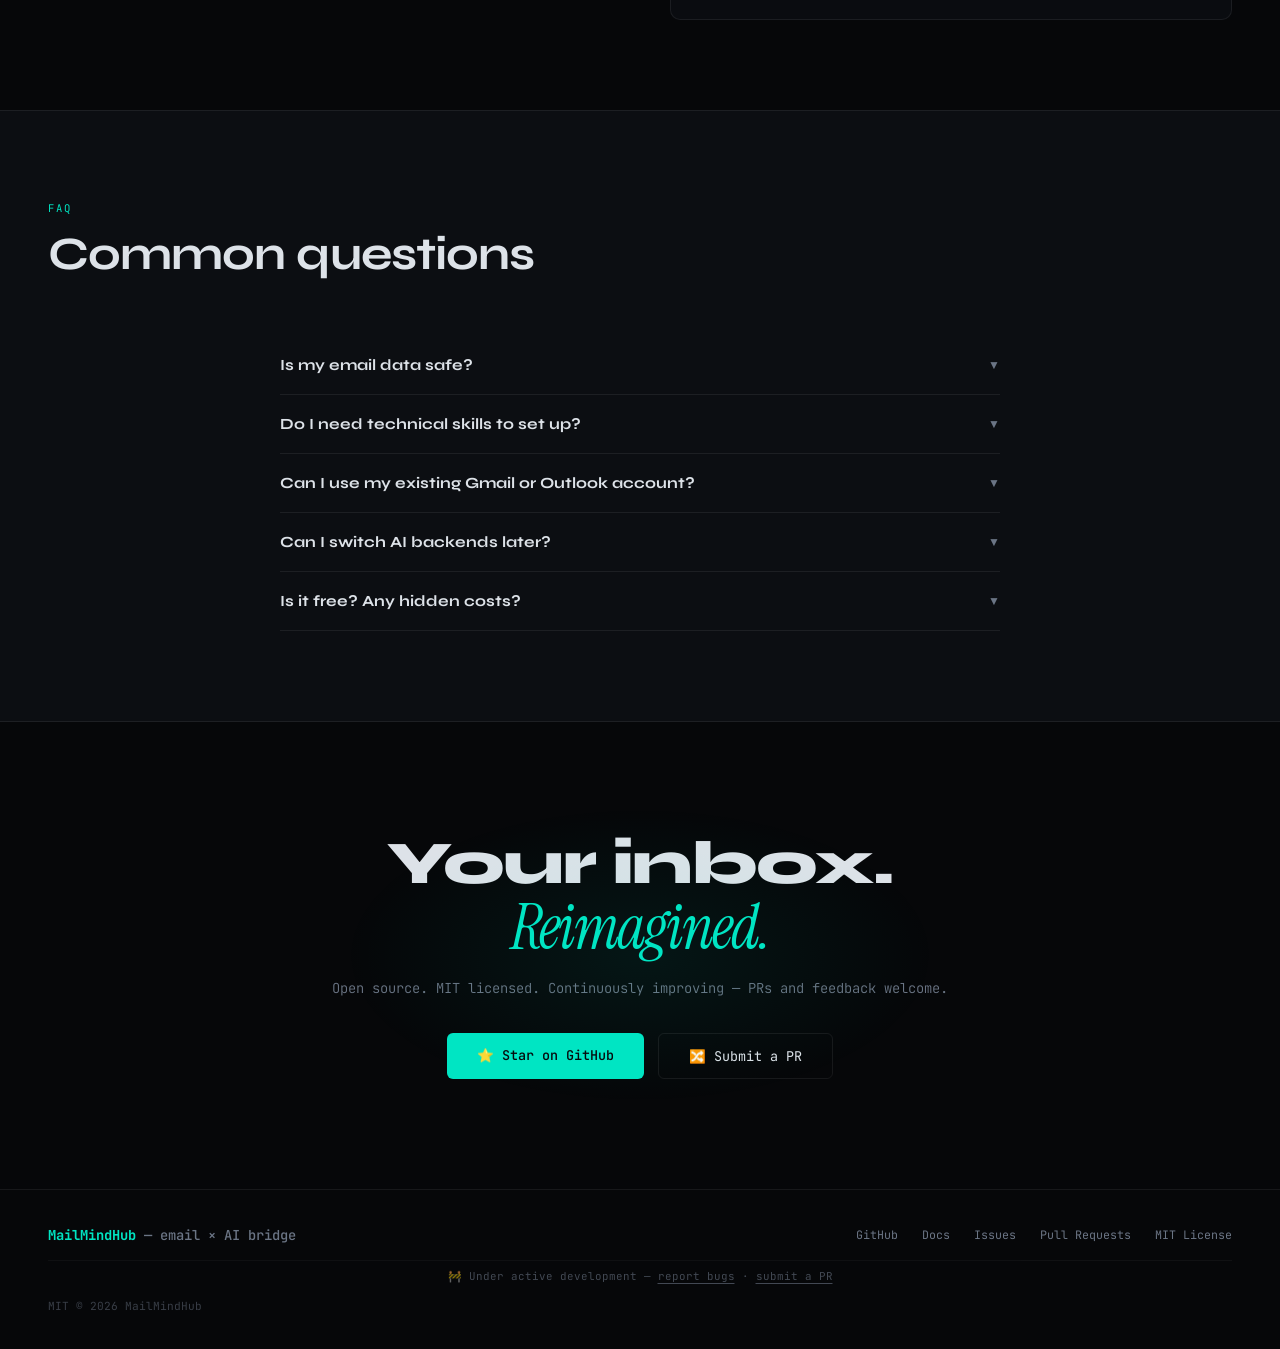
==== commit 34c80b00: "Add yolo to codex CLI args" ====
--- a/docs/index.html
+++ b/docs/index.html
@@ -733,7 +733,7 @@
       <button class="lang-btn" data-lang="ko">KR</button>
     </div>
     <button class="theme-btn" id="themeBtn" title="Toggle theme">🌙</button>
-    <a href="https://github.com/riangone/MailMindHubAgent" class="nav-cta" target="_blank">GitHub →</a>
+    <a href="https://github.com/riangone/MailMindHub" class="nav-cta" target="_blank">GitHub →</a>
     <button class="hamburger" id="hamburgerBtn" aria-label="Menu">☰</button>
   </div>
 </nav>
@@ -746,7 +746,7 @@
   <a href="#webui" data-i18n="nav_webui" onclick="document.getElementById('mobileNav').classList.remove('open')"></a>
   <a href="#ai" data-i18n="nav_ai" onclick="document.getElementById('mobileNav').classList.remove('open')"></a>
   <a href="#start" data-i18n="nav_start" onclick="document.getElementById('mobileNav').classList.remove('open')"></a>
-  <a href="https://github.com/riangone/MailMindHubAgent" target="_blank">GitHub →</a>
+  <a href="https://github.com/riangone/MailMindHub" target="_blank">GitHub →</a>
 </div>
 
 <!-- ══ HERO ══ -->
@@ -779,11 +779,11 @@
   </div>
 
   <div class="hero-cta">
-    <a href="https://github.com/riangone/MailMindHubAgent" class="btn-primary" target="_blank" data-i18n="cta_github"></a>
+    <a href="https://github.com/riangone/MailMindHub" class="btn-primary" target="_blank" data-i18n="cta_github"></a>
     <a href="#start" class="btn-secondary" data-i18n="cta_start"></a>
   </div>
-  <a href="https://github.com/riangone/MailMindHubAgent" target="_blank" class="hero-star-badge">
-    <img src="https://img.shields.io/github/stars/riangone/MailMindHubAgent?style=social" alt="GitHub Stars" loading="lazy" />
+  <a href="https://github.com/riangone/MailMindHub" target="_blank" class="hero-star-badge">
+    <img src="https://img.shields.io/github/stars/riangone/MailMindHub?style=social" alt="GitHub Stars" loading="lazy" />
   </a>
 </section>
 
@@ -1048,9 +1048,9 @@
         <div class="terminal">
           <div class="terminal-bar"><span class="dot r"></span><span class="dot y"></span><span class="dot g"></span><span class="terminal-title">bash · terminal</span></div>
           <div class="terminal-body">
-            <span class="t-prompt">$</span> <span class="t-cmd">git clone https://github.com/<br />&nbsp;&nbsp;riangone/MailMindHubAgent.git</span>
+            <span class="t-prompt">$</span> <span class="t-cmd">git clone https://github.com/<br />&nbsp;&nbsp;riangone/MailMindHub.git</span>
             <span class="t-blank"></span>
-            <span class="t-prompt">$</span> <span class="t-cmd">cd MailMindHubAgent</span>
+            <span class="t-prompt">$</span> <span class="t-cmd">cd MailMindHub</span>
             <span class="t-blank"></span>
             <span class="t-prompt">$</span> <span class="t-cmd">bash manage.sh setup</span><br />
             <span class="t-out">&nbsp;&nbsp;→ Creating virtualenv...</span><br />
@@ -1088,8 +1088,8 @@
   <h2 data-i18n="final_h"></h2>
   <p data-i18n="final_sub"></p>
   <div style="display:flex;gap:14px;justify-content:center;flex-wrap:wrap;">
-    <a href="https://github.com/riangone/MailMindHubAgent" class="btn-primary" target="_blank" data-i18n="final_btn1"></a>
-    <a href="https://github.com/riangone/MailMindHubAgent/pulls" class="btn-secondary" target="_blank" data-i18n="final_btn2"></a>
+    <a href="https://github.com/riangone/MailMindHub" class="btn-primary" target="_blank" data-i18n="final_btn1"></a>
+    <a href="https://github.com/riangone/MailMindHub/pulls" class="btn-secondary" target="_blank" data-i18n="final_btn2"></a>
   </div>
 </section>
 
@@ -1097,11 +1097,11 @@
 <footer>
   <div class="footer-logo"><strong>MailMindHub</strong> <span data-i18n="footer_desc"></span></div>
   <div class="footer-links">
-    <a href="https://github.com/riangone/MailMindHubAgent" target="_blank">GitHub</a>
-    <a href="https://github.com/riangone/MailMindHubAgent/blob/main/README.md" target="_blank" data-i18n="footer_docs"></a>
-    <a href="https://github.com/riangone/MailMindHubAgent/issues" target="_blank" data-i18n="footer_issues"></a>
-    <a href="https://github.com/riangone/MailMindHubAgent/pulls" target="_blank" data-i18n="footer_pr"></a>
-    <a href="https://github.com/riangone/MailMindHubAgent/blob/main/LICENSE" target="_blank">MIT License</a>
+    <a href="https://github.com/riangone/MailMindHub" target="_blank">GitHub</a>
+    <a href="https://github.com/riangone/MailMindHub/blob/main/README.md" target="_blank" data-i18n="footer_docs"></a>
+    <a href="https://github.com/riangone/MailMindHub/issues" target="_blank" data-i18n="footer_issues"></a>
+    <a href="https://github.com/riangone/MailMindHub/pulls" target="_blank" data-i18n="footer_pr"></a>
+    <a href="https://github.com/riangone/MailMindHub/blob/main/LICENSE" target="_blank">MIT License</a>
   </div>
   <div class="footer-wip" data-i18n="footer_wip"></div>
   <div class="footer-copy" data-i18n="footer_copy"></div>
@@ -1113,7 +1113,7 @@
 ══════════════════════════════════════ */
 const T = {
   en: {
-    wip_text: '🚧 Under active development — current version may have bugs &nbsp;·&nbsp; <a href="https://github.com/riangone/MailMindHubAgent/issues" target="_blank">Report an issue</a> &nbsp;·&nbsp; <a href="https://github.com/riangone/MailMindHubAgent/pulls" target="_blank">Submit a PR</a> &nbsp;·&nbsp; Updates ship regularly',
+    wip_text: '🚧 Under active development — current version may have bugs &nbsp;·&nbsp; <a href="https://github.com/riangone/MailMindHub/issues" target="_blank">Report an issue</a> &nbsp;·&nbsp; <a href="https://github.com/riangone/MailMindHub/pulls" target="_blank">Submit a PR</a> &nbsp;·&nbsp; Updates ship regularly',
     nav_features: 'Features', nav_how: 'How it works', nav_webui: 'Web UI', nav_ai: 'AI Backends', nav_start: 'Quick Start',
     hero_badge: 'open source · email-to-ai bridge',
     hero_h1: 'Your inbox is now<br/><em>an AI interface</em>',
@@ -1174,7 +1174,7 @@
     mb_label: 'Email Providers', mb_title: 'Works with your inbox',
     mb_custom: 'Custom IMAP', mb_custom_auth: 'Any provider via env vars',
     qs_label: 'Quick Start', qs_title: 'Up in three commands',
-    qs1_h: 'Clone the repo', qs1_p: 'git clone the MailMindHubAgent repo from GitHub and enter the directory.',
+    qs1_h: 'Clone the repo', qs1_p: 'git clone the MailMindHub repo from GitHub and enter the directory.',
     qs2_h: 'Run setup wizard', qs2_p: 'bash manage.sh setup — creates a virtualenv, installs dependencies, walks through .env configuration interactively.',
     qs3_h: 'Start the daemon', qs3_p: 'bash manage.sh start — runs in background. Or with Docker: <code>docker compose up -d</code> (starts daemon + WebUI together, auto-restarts on reboot).',
     qs4_h: 'Auto-start on boot', qs4_p: '<strong>systemd:</strong> <code>bash manage.sh install</code> — generates a service unit, enables and starts it.<br><strong>Docker:</strong> <code>docker compose up -d</code> — both services run with <code>restart: unless-stopped</code>.',
@@ -1193,11 +1193,11 @@
     faq4_a: 'Anytime. Change <code>--ai</code> at startup or update the Web UI settings. You can also run multiple daemon instances on different ports, each using a different AI backend simultaneously.',
     faq5_q: 'Is it free? Any hidden costs?',
     faq5_a: 'MailMindHub itself is MIT open source — free forever. The only costs are your own API keys (Anthropic, OpenAI, etc.) or CLI tool subscriptions if you use API/CLI mode. Self-hosted means no per-request fees to MailMindHub.',
-    footer_wip: '🚧 Under active development — <a href="https://github.com/riangone/MailMindHubAgent/issues" target="_blank">report bugs</a> · <a href="https://github.com/riangone/MailMindHubAgent/pulls" target="_blank">submit a PR</a>',
+    footer_wip: '🚧 Under active development — <a href="https://github.com/riangone/MailMindHub/issues" target="_blank">report bugs</a> · <a href="https://github.com/riangone/MailMindHub/pulls" target="_blank">submit a PR</a>',
   },
 
   zh: {
-    wip_text: '🚧 项目持续更新中，当前版本可能存在 bug &nbsp;·&nbsp; <a href="https://github.com/riangone/MailMindHubAgent/issues" target="_blank">反馈问题</a> &nbsp;·&nbsp; <a href="https://github.com/riangone/MailMindHubAgent/pulls" target="_blank">提交 PR</a> &nbsp;·&nbsp; 欢迎共建',
+    wip_text: '🚧 项目持续更新中，当前版本可能存在 bug &nbsp;·&nbsp; <a href="https://github.com/riangone/MailMindHub/issues" target="_blank">反馈问题</a> &nbsp;·&nbsp; <a href="https://github.com/riangone/MailMindHub/pulls" target="_blank">提交 PR</a> &nbsp;·&nbsp; 欢迎共建',
     nav_features: '功能', nav_how: '工作原理', nav_webui: 'Web UI', nav_ai: 'AI 后端', nav_start: '快速开始',
     hero_badge: '开源 · 邮件转 AI 网关',
     hero_h1: '你的收件箱<br/>现在是 <em>AI 接口</em>',
@@ -1258,7 +1258,7 @@
     mb_label: '邮箱支持', mb_title: '适配你已有的邮箱',
     mb_custom: '自定义 IMAP', mb_custom_auth: '任意服务商，通过环境变量配置',
     qs_label: '快速开始', qs_title: '三条命令启动',
-    qs1_h: '克隆仓库', qs1_p: '从 GitHub 克隆 MailMindHubAgent 仓库，进入项目目录。',
+    qs1_h: '克隆仓库', qs1_p: '从 GitHub 克隆 MailMindHub 仓库，进入项目目录。',
     qs2_h: '运行配置向导', qs2_p: 'bash manage.sh setup — 自动创建虚拟环境、安装依赖，引导你交互式配置 .env 文件。',
     qs3_h: '启动守护进程', qs3_p: 'bash manage.sh start — 在后台运行。或使用 Docker：<code>docker compose up -d</code>（守护进程 + Web UI 同时启动，重启自动恢复）。',
     qs4_h: '开机自启', qs4_p: '<strong>systemd：</strong><code>bash manage.sh install</code> — 生成服务单元文件，启用并立即启动。<br><strong>Docker：</strong><code>docker compose up -d</code> — 两个服务均设置 <code>restart: unless-stopped</code>，主机重启后自动恢复。',
@@ -1277,11 +1277,11 @@
     faq4_a: '随时可以。启动时修改 <code>--ai</code> 参数或在 Web UI 中更新设置即可。你也可以在不同端口运行多个守护进程实例，每个使用不同的 AI 后端。',
     faq5_q: '是免费的吗？有隐藏费用吗？',
     faq5_a: 'MailMindHub 本身是 MIT 开源软件，永久免费。唯一的费用是你自己的 API Key（如 Anthropic、OpenAI 等），或在使用 CLI 模式时对应工具的订阅费。自托管意味着不向 MailMindHub 支付任何按需费用。',
-    footer_wip: '🚧 持续开发中 — <a href="https://github.com/riangone/MailMindHubAgent/issues" target="_blank">反馈问题</a> · <a href="https://github.com/riangone/MailMindHubAgent/pulls" target="_blank">提交 PR</a>',
+    footer_wip: '🚧 持续开发中 — <a href="https://github.com/riangone/MailMindHub/issues" target="_blank">反馈问题</a> · <a href="https://github.com/riangone/MailMindHub/pulls" target="_blank">提交 PR</a>',
   },
 
   ja: {
-    wip_text: '🚧 継続開発中 — 現バージョンにはバグが含まれる可能性があります &nbsp;·&nbsp; <a href="https://github.com/riangone/MailMindHubAgent/issues" target="_blank">Issue を報告</a> &nbsp;·&nbsp; <a href="https://github.com/riangone/MailMindHubAgent/pulls" target="_blank">PR を送る</a> &nbsp;·&nbsp; 定期更新中',
+    wip_text: '🚧 継続開発中 — 現バージョンにはバグが含まれる可能性があります &nbsp;·&nbsp; <a href="https://github.com/riangone/MailMindHub/issues" target="_blank">Issue を報告</a> &nbsp;·&nbsp; <a href="https://github.com/riangone/MailMindHub/pulls" target="_blank">PR を送る</a> &nbsp;·&nbsp; 定期更新中',
     nav_features: '機能', nav_how: '仕組み', nav_webui: 'Web UI', nav_ai: 'AI バックエンド', nav_start: 'クイックスタート',
     hero_badge: 'オープンソース · メール to AI ブリッジ',
     hero_h1: 'あなたの受信箱が<br/><em>AI インターフェース</em>に',
@@ -1342,7 +1342,7 @@
     mb_label: 'メールプロバイダー', mb_title: 'あなたの受信箱で動く',
     mb_custom: 'カスタムIMAP', mb_custom_auth: '環境変数で任意サービスを設定',
     qs_label: 'クイックスタート', qs_title: '3コマンドで起動',
-    qs1_h: 'リポジトリをクローン', qs1_p: 'GitHubからMailMindHubAgentをクローンし、ディレクトリに入ります。',
+    qs1_h: 'リポジトリをクローン', qs1_p: 'GitHubからMailMindHubをクローンし、ディレクトリに入ります。',
     qs2_h: 'セットアップウィザード', qs2_p: 'bash manage.sh setup — 仮想環境作成・依存インストール・.env設定を対話的にガイド。',
     qs3_h: 'デーモン起動', qs3_p: 'bash manage.sh start — バックグラウンドで実行。または Docker：<code>docker compose up -d</code>（デーモン + Web UI を同時起動、再起動後も自動復旧）。',
     qs4_h: '自動起動設定', qs4_p: '<strong>systemd：</strong><code>bash manage.sh install</code> — サービスユニットを生成して有効化・即時起動。<br><strong>Docker：</strong><code>docker compose up -d</code> — 両サービスに <code>restart: unless-stopped</code> を設定、ホスト再起動後も自動復旧。',
@@ -1361,11 +1361,11 @@
     faq4_a: 'いつでも変更できます。起動時の <code>--ai</code> フラグを変更するか、Web UIの設定を更新するだけです。複数のインスタンスを異なるポートで起動し、それぞれ別のAIを使うこともできます。',
     faq5_q: '無料ですか？隠れたコストはありますか？',
     faq5_a: 'MailMindHub 自体はMITオープンソースで永久無料です。費用が発生するのは利用するAPIキー（Anthropic、OpenAI等）またはCLIツールのサブスクリプションのみ。セルフホストなのでMailMindHubへの従量課金はありません。',
-    footer_wip: '🚧 継続開発中 — <a href="https://github.com/riangone/MailMindHubAgent/issues" target="_blank">Issue 報告</a> · <a href="https://github.com/riangone/MailMindHubAgent/pulls" target="_blank">PR を送る</a>',
+    footer_wip: '🚧 継続開発中 — <a href="https://github.com/riangone/MailMindHub/issues" target="_blank">Issue 報告</a> · <a href="https://github.com/riangone/MailMindHub/pulls" target="_blank">PR を送る</a>',
   },
 
   ko: {
-    wip_text: '🚧 지속 개발 중 — 현재 버전에 버그가 있을 수 있습니다 &nbsp;·&nbsp; <a href="https://github.com/riangone/MailMindHubAgent/issues" target="_blank">이슈 보고</a> &nbsp;·&nbsp; <a href="https://github.com/riangone/MailMindHubAgent/pulls" target="_blank">PR 제출</a> &nbsp;·&nbsp; 정기 업데이트 중',
+    wip_text: '🚧 지속 개발 중 — 현재 버전에 버그가 있을 수 있습니다 &nbsp;·&nbsp; <a href="https://github.com/riangone/MailMindHub/issues" target="_blank">이슈 보고</a> &nbsp;·&nbsp; <a href="https://github.com/riangone/MailMindHub/pulls" target="_blank">PR 제출</a> &nbsp;·&nbsp; 정기 업데이트 중',
     nav_features: '기능', nav_how: '작동 원리', nav_webui: 'Web UI', nav_ai: 'AI 백엔드', nav_start: '빠른 시작',
     hero_badge: '오픈소스 · 이메일 to AI 브리지',
     hero_h1: '받은 편지함이<br/><em>AI 인터페이스</em>가 됩니다',
@@ -1426,7 +1426,7 @@
     mb_label: '이메일 제공자', mb_title: '기존 받은 편지함에서 바로 사용',
     mb_custom: '커스텀 IMAP', mb_custom_auth: '환경 변수로 모든 제공자 설정 가능',
     qs_label: '빠른 시작', qs_title: '세 명령어로 시작',
-    qs1_h: '레포지토리 클론', qs1_p: 'GitHub에서 MailMindHubAgent를 클론하고 디렉토리로 이동합니다.',
+    qs1_h: '레포지토리 클론', qs1_p: 'GitHub에서 MailMindHub를 클론하고 디렉토리로 이동합니다.',
     qs2_h: '설정 마법사 실행', qs2_p: 'bash manage.sh setup — 가상환경 생성, 의존성 설치, .env 설정을 대화형으로 안내.',
     qs3_h: '데몬 시작', qs3_p: 'bash manage.sh start — 백그라운드 실행. 또는 Docker: <code>docker compose up -d</code>（데몬 + Web UI 동시 시작, 재시작 후 자동 복구).',
     qs4_h: '자동 시작 설정', qs4_p: '<strong>systemd:</strong> <code>bash manage.sh install</code> — 서비스 유닛 생성, 활성화 및 즉시 시작.<br><strong>Docker:</strong> <code>docker compose up -d</code> — 두 서비스 모두 <code>restart: unless-stopped</code> 설정, 호스트 재시작 후 자동 복구.',
@@ -1445,7 +1445,7 @@
     faq4_a: '언제든지 변경할 수 있습니다. 시작 시 <code>--ai</code> 플래그를 변경하거나 Web UI 설정을 업데이트하면 됩니다. 서로 다른 포트에서 여러 인스턴스를 실행해 각각 다른 AI를 동시에 사용할 수도 있습니다.',
     faq5_q: '무료인가요? 숨겨진 비용이 있나요?',
     faq5_a: 'MailMindHub 자체는 MIT 오픈소스로 영구 무료입니다. 비용이 발생하는 것은 본인의 API 키(Anthropic, OpenAI 등) 또는 CLI 모드 사용 시 해당 도구의 구독료뿐입니다. 셀프호스트이므로 MailMindHub에 종량 요금은 없습니다.',
-    footer_wip: '🚧 지속 개발 중 — <a href="https://github.com/riangone/MailMindHubAgent/issues" target="_blank">이슈 보고</a> · <a href="https://github.com/riangone/MailMindHubAgent/pulls" target="_blank">PR 제출</a>',
+    footer_wip: '🚧 지속 개발 중 — <a href="https://github.com/riangone/MailMindHub/issues" target="_blank">이슈 보고</a> · <a href="https://github.com/riangone/MailMindHub/pulls" target="_blank">PR 제출</a>',
   }
 };
 
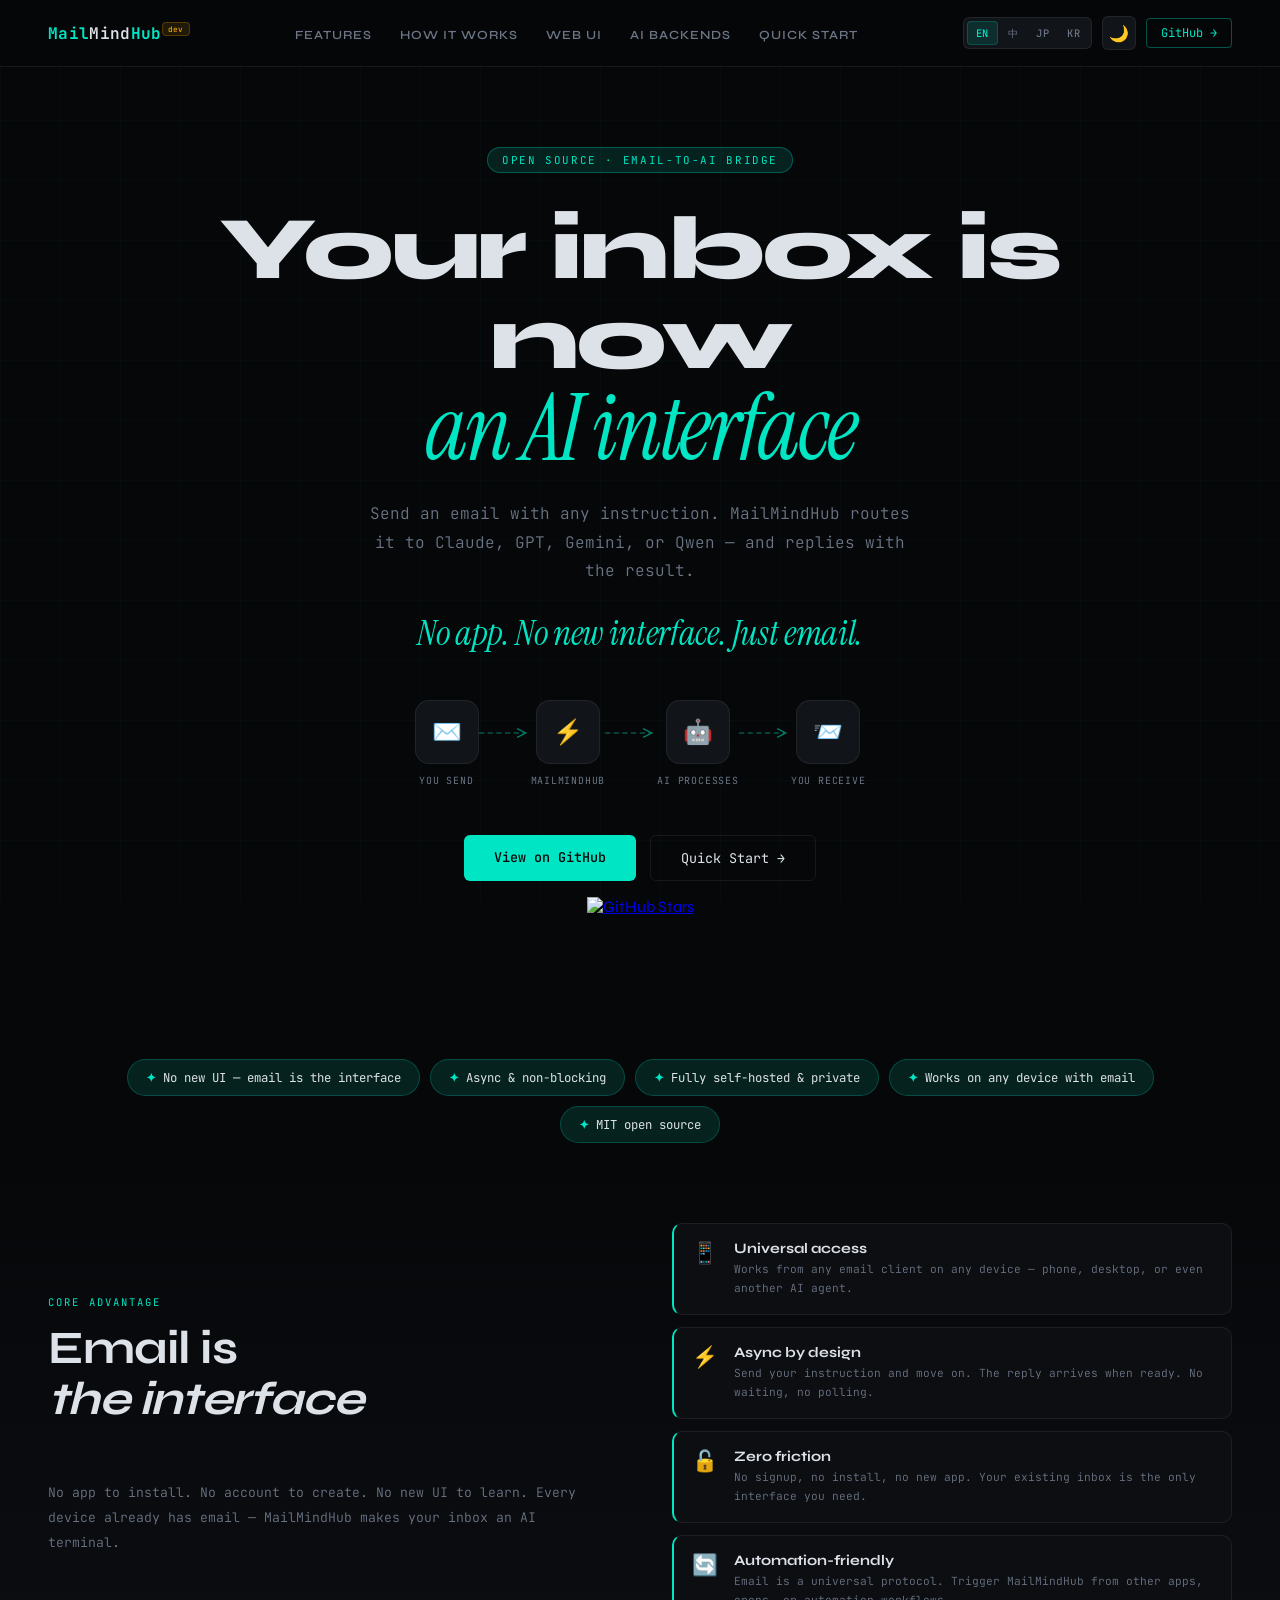
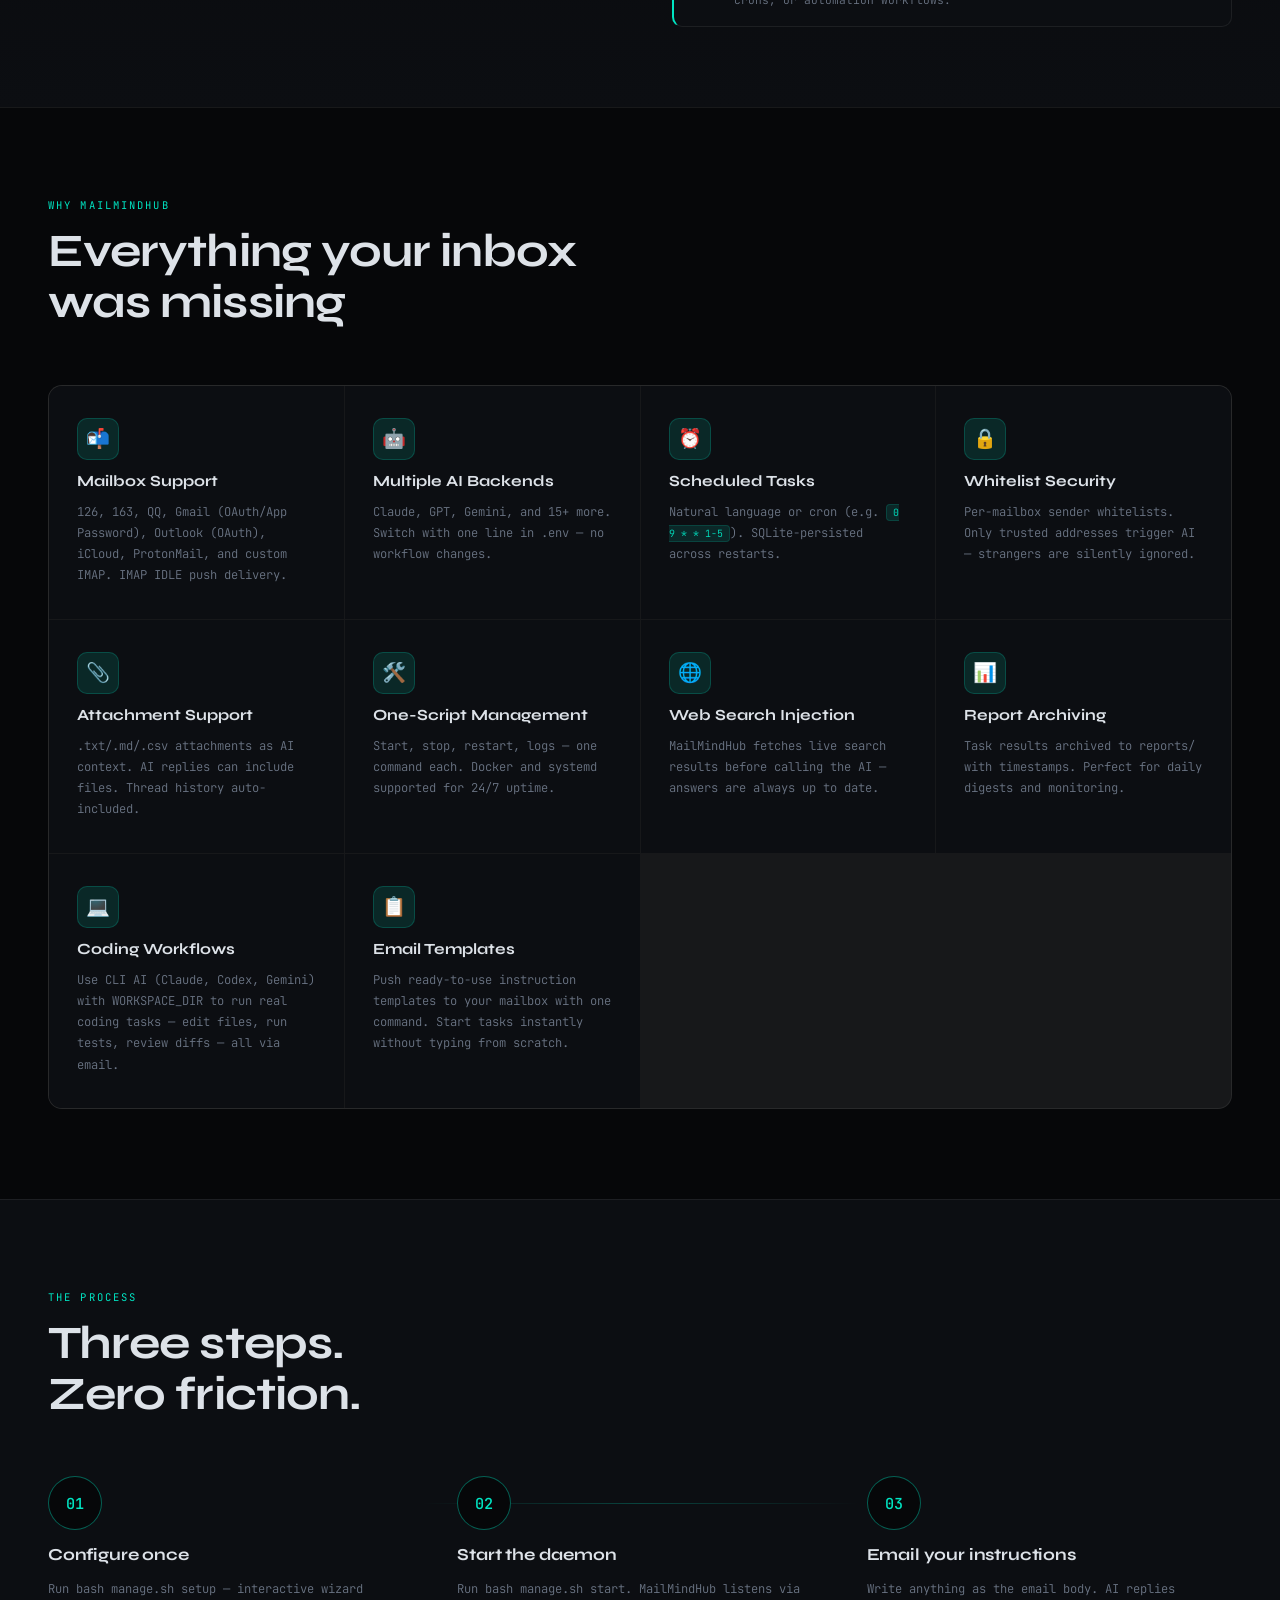
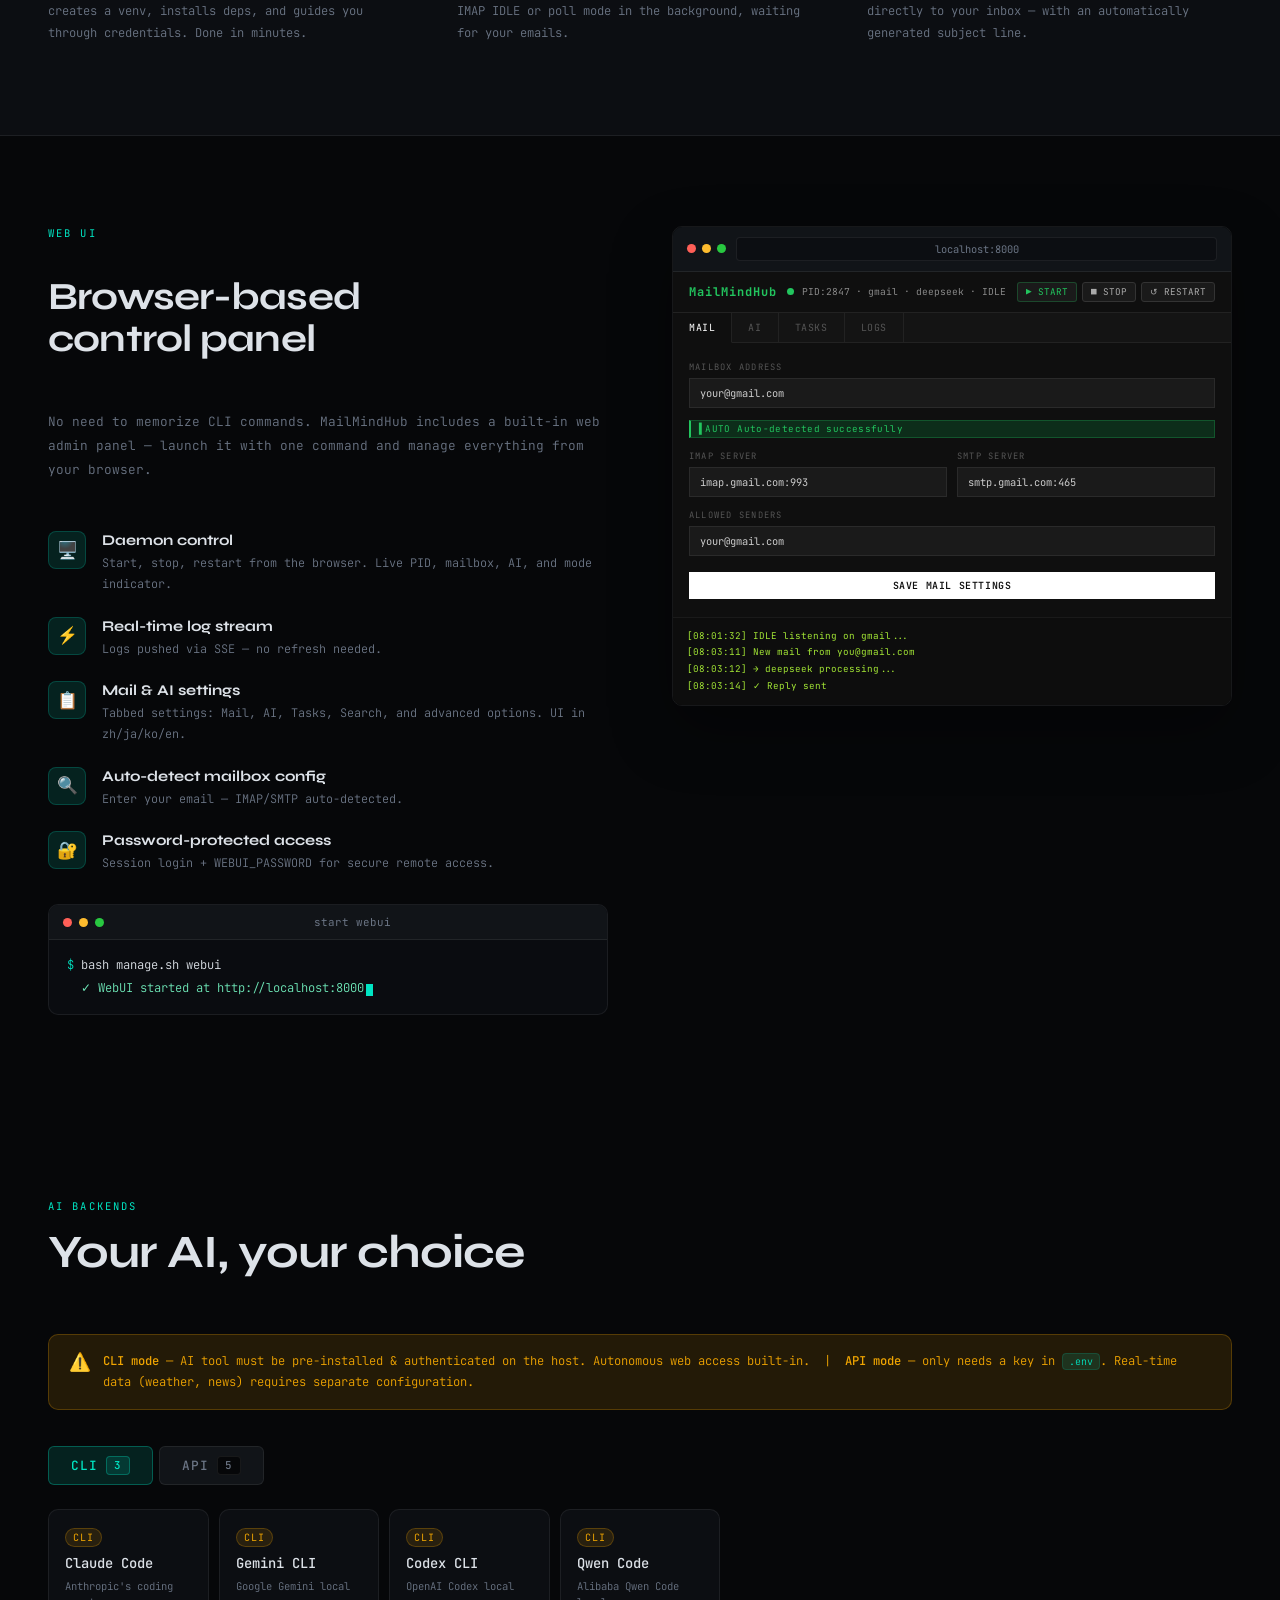
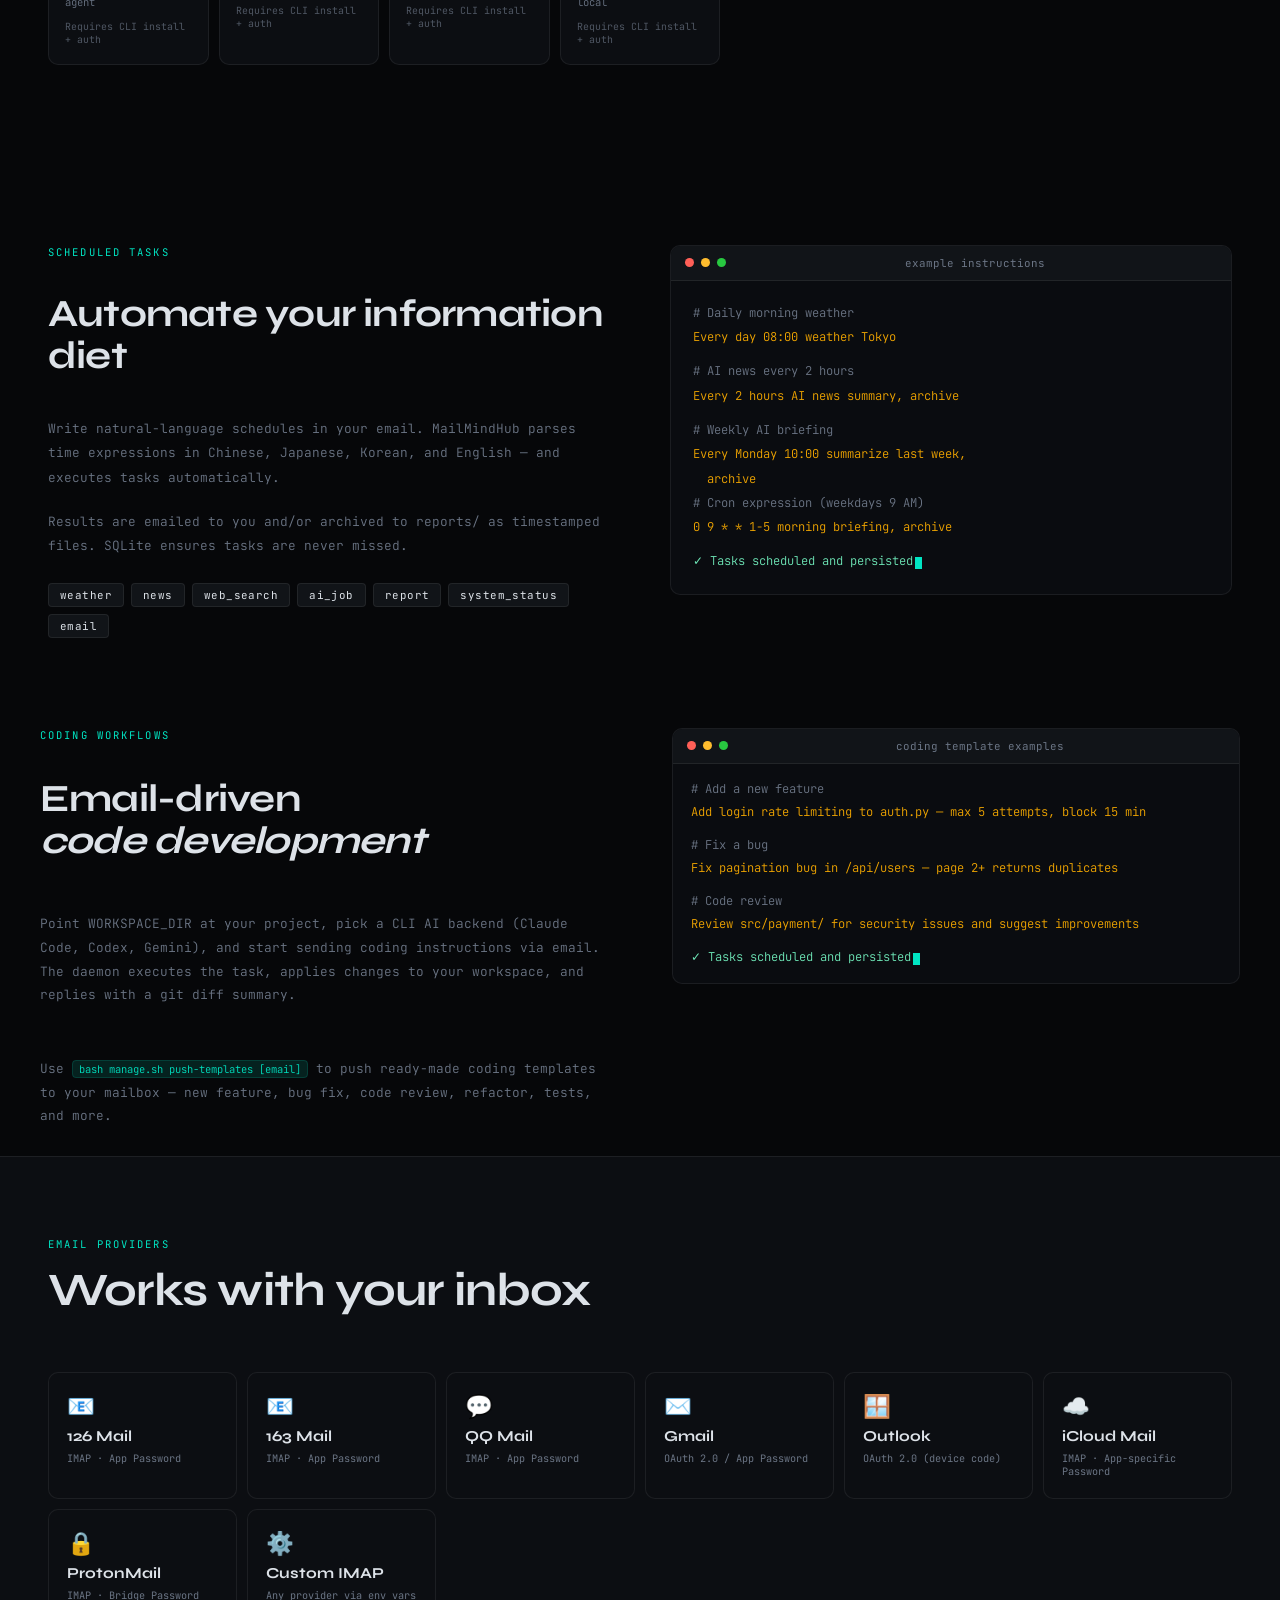
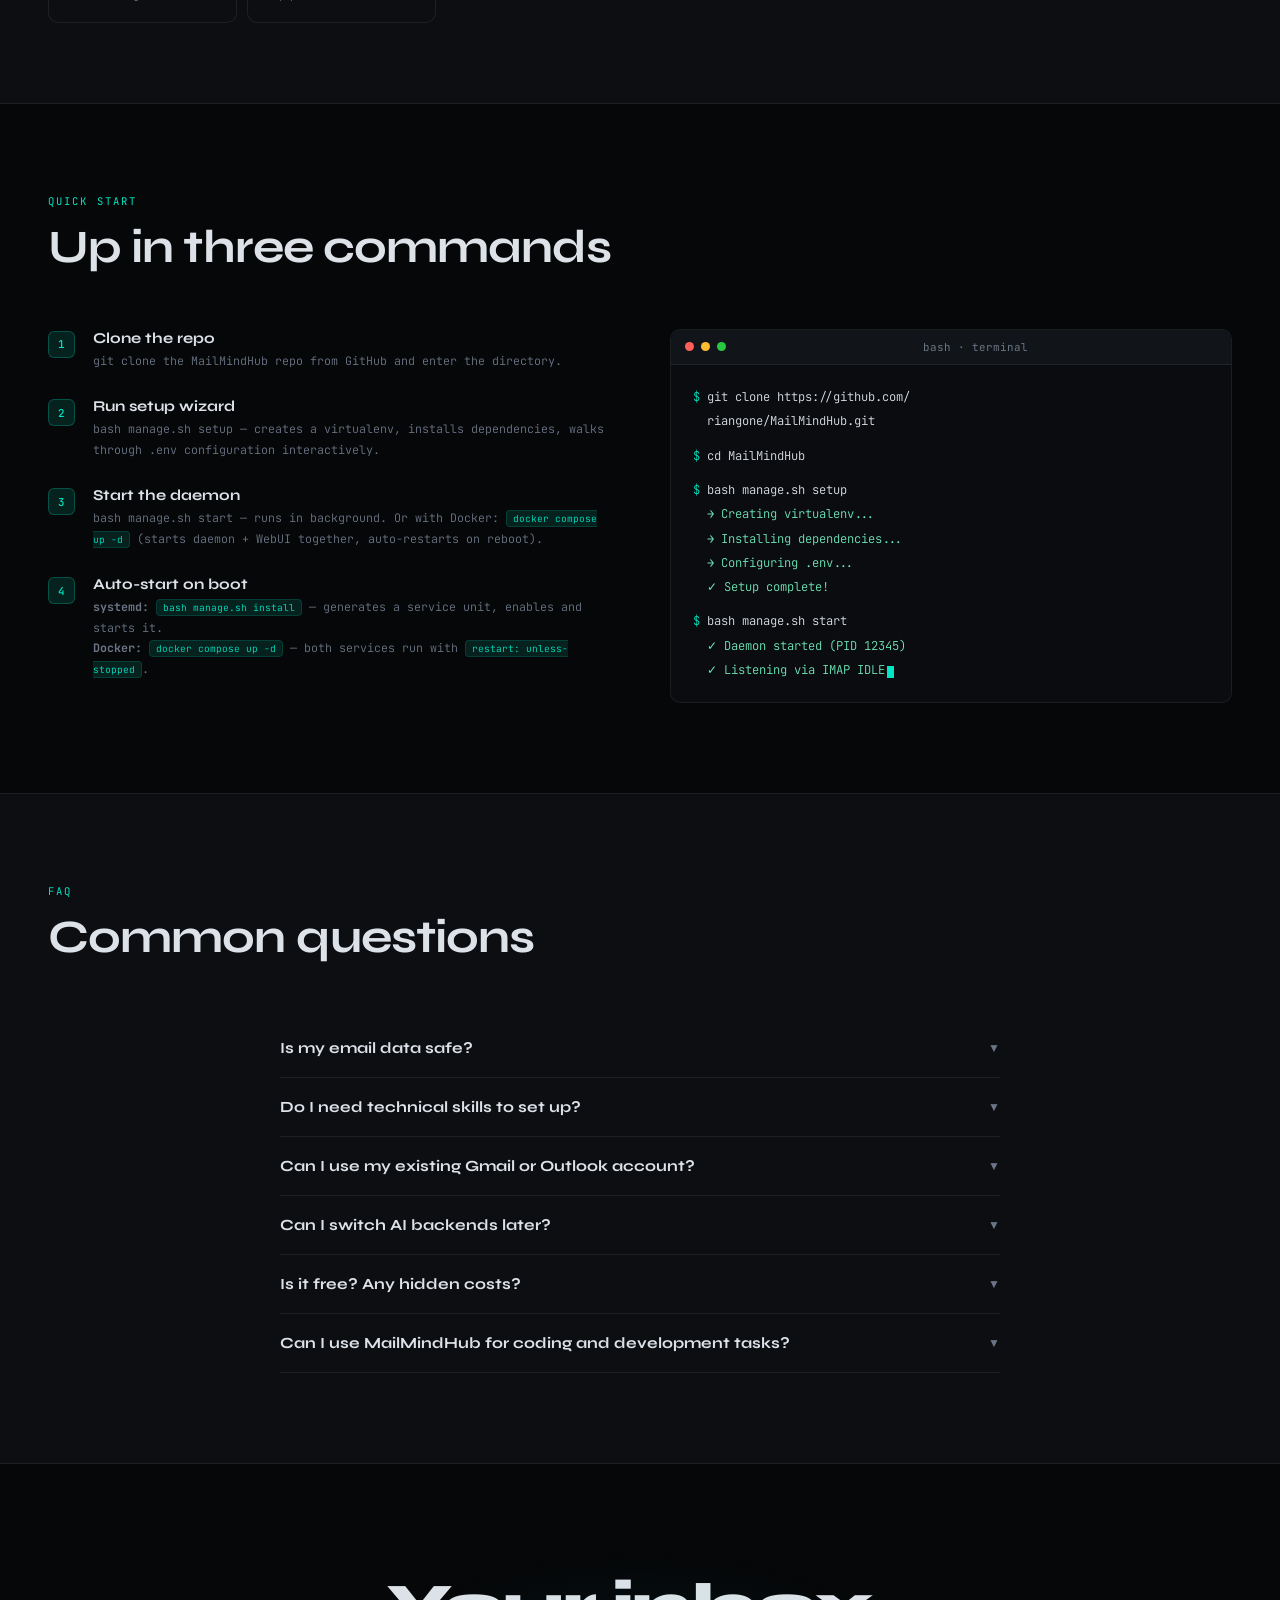
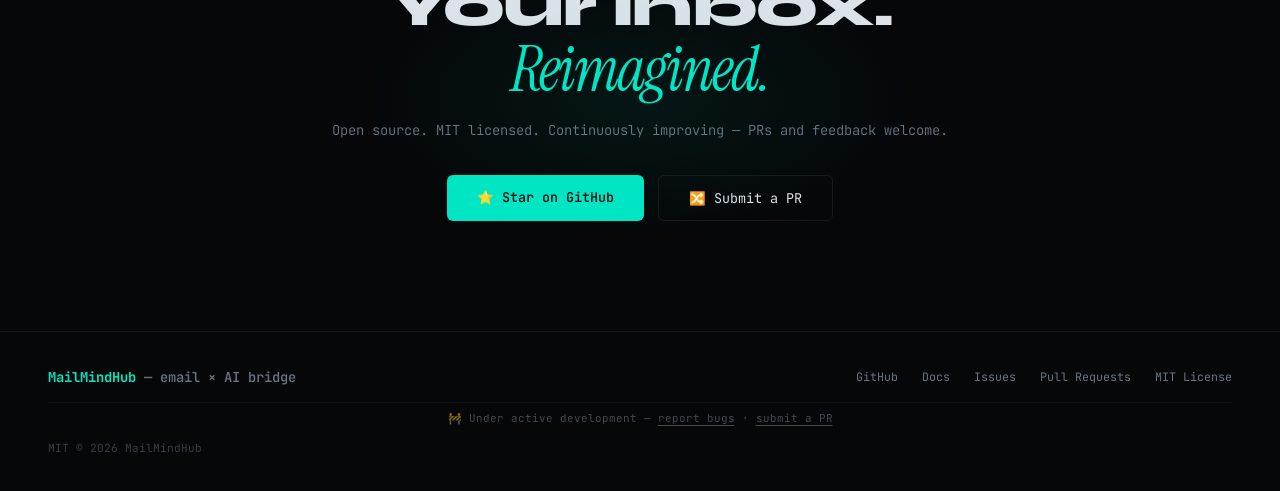
==== commit 093c0d8e: "feat: add coding workflows section and email templates to landing page - Add f9 (Coding Workflows) a" ====
--- a/docs/index.html
+++ b/docs/index.html
@@ -830,6 +830,8 @@
       <div class="feature-card reveal"><div class="feature-icon">🛠️</div><h3 data-i18n="f6_h"></h3><p data-i18n="f6_p"></p></div>
       <div class="feature-card reveal"><div class="feature-icon">🌐</div><h3 data-i18n="f7_h"></h3><p data-i18n="f7_p"></p></div>
       <div class="feature-card reveal"><div class="feature-icon">📊</div><h3 data-i18n="f8_h"></h3><p data-i18n="f8_p"></p></div>
+      <div class="feature-card reveal"><div class="feature-icon">💻</div><h3 data-i18n="f9_h"></h3><p data-i18n="f9_p"></p></div>
+      <div class="feature-card reveal"><div class="feature-icon">📋</div><h3 data-i18n="f10_h"></h3><p data-i18n="f10_p"></p></div>
     </div>
   </div>
 </section>
@@ -1014,6 +1016,37 @@
   </div>
 </section>
 
+<!-- ══ CODING WORKFLOWS ══ -->
+<section id="coding">
+  <div class="section-wrap">
+    <div class="webui-inner">
+      <div class="webui-features reveal">
+        <span class="section-label" data-i18n="code_label"></span>
+        <h2 class="section-title" style="font-size:clamp(1.7rem,3.2vw,2.4rem);margin-bottom:28px;" data-i18n="code_title"></h2>
+        <p style="font-family:'JetBrains Mono',monospace;font-size:0.8rem;font-weight:300;color:var(--muted);line-height:1.85;margin-bottom:28px;" data-i18n="code_p1"></p>
+        <p style="font-family:'JetBrains Mono',monospace;font-size:0.8rem;font-weight:300;color:var(--muted);line-height:1.85;margin-bottom:28px;" data-i18n="code_p2"></p>
+      </div>
+      <div class="reveal">
+        <div class="terminal">
+          <div class="terminal-bar"><span class="dot r"></span><span class="dot y"></span><span class="dot g"></span><span class="terminal-title" data-i18n="code_term_title"></span></div>
+          <div class="terminal-body" style="padding:14px 18px;line-height:1.9;">
+            <span class="t-comment" data-i18n="code_term_c1"></span><br/>
+            <span class="t-email" data-i18n="code_term_l1"></span>
+            <span class="t-blank"></span>
+            <span class="t-comment" data-i18n="code_term_c2"></span><br/>
+            <span class="t-email" data-i18n="code_term_l2"></span>
+            <span class="t-blank"></span>
+            <span class="t-comment" data-i18n="code_term_c3"></span><br/>
+            <span class="t-email" data-i18n="code_term_l3"></span>
+            <span class="t-blank"></span>
+            <span class="t-out" data-i18n="term_ok"></span><span class="cursor"></span>
+          </div>
+        </div>
+      </div>
+    </div>
+  </div>
+</section>
+
 <!-- ══ MAILBOXES ══ -->
 <section id="mailboxes">
   <div class="section-wrap">
@@ -1079,6 +1112,7 @@
       <div class="faq-item reveal"><div class="faq-q"><span data-i18n="faq3_q"></span><span class="faq-chevron">▼</span></div><div class="faq-a" data-i18n="faq3_a"></div></div>
       <div class="faq-item reveal"><div class="faq-q"><span data-i18n="faq4_q"></span><span class="faq-chevron">▼</span></div><div class="faq-a" data-i18n="faq4_a"></div></div>
       <div class="faq-item reveal"><div class="faq-q"><span data-i18n="faq5_q"></span><span class="faq-chevron">▼</span></div><div class="faq-a" data-i18n="faq5_a"></div></div>
+      <div class="faq-item reveal"><div class="faq-q"><span data-i18n="faq6_q"></span><span class="faq-chevron">▼</span></div><div class="faq-a" data-i18n="faq6_a"></div></div>
     </div>
   </div>
 </section>
@@ -1139,6 +1173,8 @@
     f6_h: 'One-Script Management', f6_p: 'Start, stop, restart, logs — one command each. Docker and systemd supported for 24/7 uptime.',
     f7_h: 'Web Search Injection', f7_p: 'MailMindHub fetches live search results before calling the AI — answers are always up to date.',
     f8_h: 'Report Archiving', f8_p: 'Task results archived to reports/ with timestamps. Perfect for daily digests and monitoring.',
+    f9_h: 'Coding Workflows', f9_p: 'Use CLI AI (Claude, Codex, Gemini) with WORKSPACE_DIR to run real coding tasks — edit files, run tests, review diffs — all via email.',
+    f10_h: 'Email Templates', f10_p: 'Push ready-to-use instruction templates to your mailbox with one command. Start tasks instantly without typing from scratch.',
     webui_label: 'Web UI', webui_title: 'Browser-based<br/>control panel',
     webui_desc: 'No need to memorize CLI commands. MailMindHub includes a built-in web admin panel — launch it with one command and manage everything from your browser.',
     wf1_h: 'Daemon control', wf1_p: 'Start, stop, restart from the browser. Live PID, mailbox, AI, and mode indicator.',
@@ -1193,6 +1229,16 @@
     faq4_a: 'Anytime. Change <code>--ai</code> at startup or update the Web UI settings. You can also run multiple daemon instances on different ports, each using a different AI backend simultaneously.',
     faq5_q: 'Is it free? Any hidden costs?',
     faq5_a: 'MailMindHub itself is MIT open source — free forever. The only costs are your own API keys (Anthropic, OpenAI, etc.) or CLI tool subscriptions if you use API/CLI mode. Self-hosted means no per-request fees to MailMindHub.',
+    faq6_q: 'Can I use MailMindHub for coding and development tasks?',
+    faq6_a: 'Yes! Set AI to CLI mode (Claude, Codex, or Gemini) and configure WORKSPACE_DIR to point to your project. You can then email instructions like "add unit tests for auth module" or "refactor the payment service" — the AI edits files, runs tests, and replies with a git diff summary.',
+    code_label: 'Coding Workflows',
+    code_title: 'Email-driven<br/><em>code development</em>',
+    code_p1: 'Point WORKSPACE_DIR at your project, pick a CLI AI backend (Claude Code, Codex, Gemini), and start sending coding instructions via email. The daemon executes the task, applies changes to your workspace, and replies with a git diff summary.',
+    code_p2: 'Use <code>bash manage.sh push-templates [email]</code> to push ready-made coding templates to your mailbox — new feature, bug fix, code review, refactor, tests, and more.',
+    code_term_title: 'coding template examples',
+    code_term_c1: '# Add a new feature', code_term_l1: 'Add login rate limiting to auth.py — max 5 attempts, block 15 min',
+    code_term_c2: '# Fix a bug', code_term_l2: 'Fix pagination bug in /api/users — page 2+ returns duplicates',
+    code_term_c3: '# Code review', code_term_l3: 'Review src/payment/ for security issues and suggest improvements',
     footer_wip: '🚧 Under active development — <a href="https://github.com/riangone/MailMindHub/issues" target="_blank">report bugs</a> · <a href="https://github.com/riangone/MailMindHub/pulls" target="_blank">submit a PR</a>',
   },
 
@@ -1223,6 +1269,8 @@
     f6_h: '一键管理', f6_p: '一条命令启停、查看日志。支持 Docker 和 systemd，24 小时无人值守。',
     f7_h: '网页搜索注入', f7_p: '调用 AI 前自动获取实时搜索结果，回答始终基于最新信息。',
     f8_h: '报告归档', f8_p: '任务结果归档到 reports/ 并附时间戳，适合日报和监控场景。',
+    f9_h: '编码开发工作流', f9_p: '使用 CLI AI（Claude、Codex、Gemini）配合 WORKSPACE_DIR，通过邮件执行真实编码任务——修改文件、运行测试、查看 diff，一切通过邮件完成。',
+    f10_h: '邮件指令模板', f10_p: '一条命令将预置指令模板推送到你的邮箱，无需手打即可快速启动编码任务。',
     webui_label: 'Web UI', webui_title: '浏览器管理面板',
     webui_desc: '无需记忆命令行。MailMindHub 内置 Web 管理界面，一条命令启动，在浏览器中完成所有配置和监控。',
     wf1_h: '守护进程控制', wf1_p: '在浏览器中直接启停守护进程。实时显示 PID、邮箱、AI 后端和模式。',
@@ -1277,6 +1325,16 @@
     faq4_a: '随时可以。启动时修改 <code>--ai</code> 参数或在 Web UI 中更新设置即可。你也可以在不同端口运行多个守护进程实例，每个使用不同的 AI 后端。',
     faq5_q: '是免费的吗？有隐藏费用吗？',
     faq5_a: 'MailMindHub 本身是 MIT 开源软件，永久免费。唯一的费用是你自己的 API Key（如 Anthropic、OpenAI 等），或在使用 CLI 模式时对应工具的订阅费。自托管意味着不向 MailMindHub 支付任何按需费用。',
+    faq6_q: '可以通过 MailMindHub 进行编码开发吗？',
+    faq6_a: '完全可以！将 AI 设置为 CLI 模式（Claude Code、Codex 或 Gemini），配置 WORKSPACE_DIR 指向你的项目目录。之后就可以用邮件发送指令，如"给 auth 模块添加单元测试"或"重构支付服务"——AI 会修改文件、运行测试，并以 git diff 摘要回复。',
+    code_label: '编码开发',
+    code_title: '用邮件驱动的<br/><em>代码开发工作流</em>',
+    code_p1: '将 WORKSPACE_DIR 指向你的项目，选择 CLI AI 后端（Claude Code、Codex、Gemini），然后通过邮件发送编码指令。守护进程执行任务、修改文件，并将 git diff 摘要回复给你。',
+    code_p2: '运行 <code>bash manage.sh push-templates [邮箱]</code> 可将预置编码模板推送到指定邮箱——新功能、Bug 修复、代码审查、重构、测试等应有尽有。',
+    code_term_title: '编码模板示例',
+    code_term_c1: '# 新增功能', code_term_l1: '给 auth.py 添加登录频率限制——最多5次失败锁定15分钟',
+    code_term_c2: '# 修复 Bug', code_term_l2: '修复 /api/users 分页 Bug——第2页以后出现重复数据',
+    code_term_c3: '# 代码审查', code_term_l3: '审查 src/payment/ 目录的安全隐患并给出改进建议',
     footer_wip: '🚧 持续开发中 — <a href="https://github.com/riangone/MailMindHub/issues" target="_blank">反馈问题</a> · <a href="https://github.com/riangone/MailMindHub/pulls" target="_blank">提交 PR</a>',
   },
 
@@ -1307,6 +1365,8 @@
     f6_h: 'ワンスクリプト管理', f6_p: '起動・停止・ログがワンコマンド。DockerとsystemdでZero-touch 24時間稼働。',
     f7_h: 'Web検索インジェクション', f7_p: 'AI呼び出し前にリアルタイム検索結果を取得するため、回答は常に最新。',
     f8_h: 'レポートアーカイブ', f8_p: 'タスク結果をreports/にタイムスタンプ付きで保存。日次ダイジェストに最適。',
+    f9_h: 'コーディングワークフロー', f9_p: 'CLI AI（Claude、Codex、Gemini）と WORKSPACE_DIR を組み合わせて、メールで実際のコーディング作業——ファイル編集・テスト実行・diff確認——をすべて実行できます。',
+    f10_h: 'メール指示テンプレート', f10_p: 'ワンコマンドで用意済みのコーディングテンプレートをメールボックスに送信。ゼロから入力せずに素早くタスクを開始できます。',
     webui_label: 'Web UI', webui_title: 'ブラウザで操作する<br/>管理パネル',
     webui_desc: 'CLIコマンドを覚える必要はありません。MailMindHubには組み込みのWeb管理パネルが付属しています。コマンド1つで起動し、ブラウザからすべてを管理できます。',
     wf1_h: 'デーモン制御', wf1_p: 'ブラウザから直接起動・停止・再起動。PID・メールボックス・AI・モードをリアルタイム表示。',
@@ -1361,6 +1421,16 @@
     faq4_a: 'いつでも変更できます。起動時の <code>--ai</code> フラグを変更するか、Web UIの設定を更新するだけです。複数のインスタンスを異なるポートで起動し、それぞれ別のAIを使うこともできます。',
     faq5_q: '無料ですか？隠れたコストはありますか？',
     faq5_a: 'MailMindHub 自体はMITオープンソースで永久無料です。費用が発生するのは利用するAPIキー（Anthropic、OpenAI等）またはCLIツールのサブスクリプションのみ。セルフホストなのでMailMindHubへの従量課金はありません。',
+    faq6_q: 'MailMindHub でコーディング・開発作業はできますか？',
+    faq6_a: 'できます！AIをCLIモード（Claude Code、Codex、Gemini）に設定し、WORKSPACE_DIRをプロジェクトに向けるだけ。「認証モジュールにユニットテストを追加して」「決済サービスをリファクタリング」といった指示をメールで送ると、AIがファイルを編集・テスト実行し、git diffサマリーを返信します。',
+    code_label: 'コーディングワークフロー',
+    code_title: 'メール駆動の<br/><em>コード開発</em>',
+    code_p1: 'WORKSPACE_DIRをプロジェクトに向け、CLI AIバックエンド（Claude Code、Codex、Gemini）を選択し、メールでコーディング指示を送信。デーモンがタスクを実行してファイルを変更し、git diffサマリーで返信します。',
+    code_p2: '<code>bash manage.sh push-templates [メール]</code> で用意済みのコーディングテンプレートをメールボックスに送信——新機能追加・バグ修正・コードレビュー・リファクタリング・テストなどを即座に開始。',
+    code_term_title: 'コーディングテンプレート例',
+    code_term_c1: '# 新機能追加', code_term_l1: 'auth.pyにログイン制限を追加——失敗5回で15分ブロック',
+    code_term_c2: '# バグ修正', code_term_l2: '/api/usersのページネーションバグ修正——2ページ目以降で重複が発生',
+    code_term_c3: '# コードレビュー', code_term_l3: 'src/payment/のセキュリティ問題をレビューし改善提案を出してください',
     footer_wip: '🚧 継続開発中 — <a href="https://github.com/riangone/MailMindHub/issues" target="_blank">Issue 報告</a> · <a href="https://github.com/riangone/MailMindHub/pulls" target="_blank">PR を送る</a>',
   },
 
@@ -1391,6 +1461,8 @@
     f6_h: '단일 스크립트 관리', f6_p: '시작·정지·로그 모두 명령어 하나. Docker 및 systemd로 24/7 무인 운영.',
     f7_h: '웹 검색 주입', f7_p: 'AI 호출 전 실시간 검색 결과를 가져와 항상 최신 답변 제공.',
     f8_h: '보고서 아카이브', f8_p: '결과를 reports/에 타임스탬프로 아카이브. 일간 다이제스트에 최적.',
+    f9_h: '코딩 워크플로우', f9_p: 'CLI AI(Claude, Codex, Gemini)와 WORKSPACE_DIR을 조합해 이메일로 실제 코딩 작업——파일 편집·테스트 실행·diff 확인——을 모두 처리합니다.',
+    f10_h: '이메일 지시 템플릿', f10_p: '명령어 하나로 미리 만든 코딩 템플릿을 메일함에 전송. 처음부터 입력하지 않고 바로 작업을 시작할 수 있습니다.',
     webui_label: 'Web UI', webui_title: '브라우저 기반<br/>관리 패널',
     webui_desc: 'CLI 명령어를 외울 필요가 없습니다. MailMindHub에는 내장 웹 관리 패널이 포함되어 있습니다. 명령어 하나로 실행하고 브라우저에서 모든 것을 관리하세요.',
     wf1_h: '데몬 제어', wf1_p: '브라우저에서 직접 시작·정지·재시작. PID·메일박스·AI·모드 실시간 표시.',
@@ -1445,6 +1517,16 @@
     faq4_a: '언제든지 변경할 수 있습니다. 시작 시 <code>--ai</code> 플래그를 변경하거나 Web UI 설정을 업데이트하면 됩니다. 서로 다른 포트에서 여러 인스턴스를 실행해 각각 다른 AI를 동시에 사용할 수도 있습니다.',
     faq5_q: '무료인가요? 숨겨진 비용이 있나요?',
     faq5_a: 'MailMindHub 자체는 MIT 오픈소스로 영구 무료입니다. 비용이 발생하는 것은 본인의 API 키(Anthropic, OpenAI 등) 또는 CLI 모드 사용 시 해당 도구의 구독료뿐입니다. 셀프호스트이므로 MailMindHub에 종량 요금은 없습니다.',
+    faq6_q: 'MailMindHub로 코딩·개발 작업을 할 수 있나요?',
+    faq6_a: '가능합니다! AI를 CLI 모드(Claude Code, Codex, Gemini)로 설정하고 WORKSPACE_DIR을 프로젝트 디렉토리로 지정하세요. 그런 다음 "auth 모듈에 유닛 테스트 추가", "결제 서비스 리팩토링" 같은 지시를 이메일로 보내면 AI가 파일을 편집·테스트하고 git diff 요약으로 회신합니다.',
+    code_label: '코딩 워크플로우',
+    code_title: '이메일 기반<br/><em>코드 개발</em>',
+    code_p1: 'WORKSPACE_DIR을 프로젝트에 연결하고, CLI AI 백엔드(Claude Code, Codex, Gemini)를 선택한 다음 이메일로 코딩 지시를 보내세요. 데몬이 작업을 실행해 파일을 변경하고 git diff 요약으로 회신합니다.',
+    code_p2: '<code>bash manage.sh push-templates [이메일]</code>로 미리 만든 코딩 템플릿을 메일함에 전송——새 기능 추가·버그 수정·코드 리뷰·리팩토링·테스트 등을 즉시 시작.',
+    code_term_title: '코딩 템플릿 예시',
+    code_term_c1: '# 새 기능 추가', code_term_l1: 'auth.py에 로그인 횟수 제한 추가——5회 실패 시 15분 차단',
+    code_term_c2: '# 버그 수정', code_term_l2: '/api/users 페이지네이션 버그 수정——2페이지 이후 중복 데이터 발생',
+    code_term_c3: '# 코드 리뷰', code_term_l3: 'src/payment/ 디렉토리 보안 취약점 검토 및 개선안 제시',
     footer_wip: '🚧 지속 개발 중 — <a href="https://github.com/riangone/MailMindHub/issues" target="_blank">이슈 보고</a> · <a href="https://github.com/riangone/MailMindHub/pulls" target="_blank">PR 제출</a>',
   }
 };
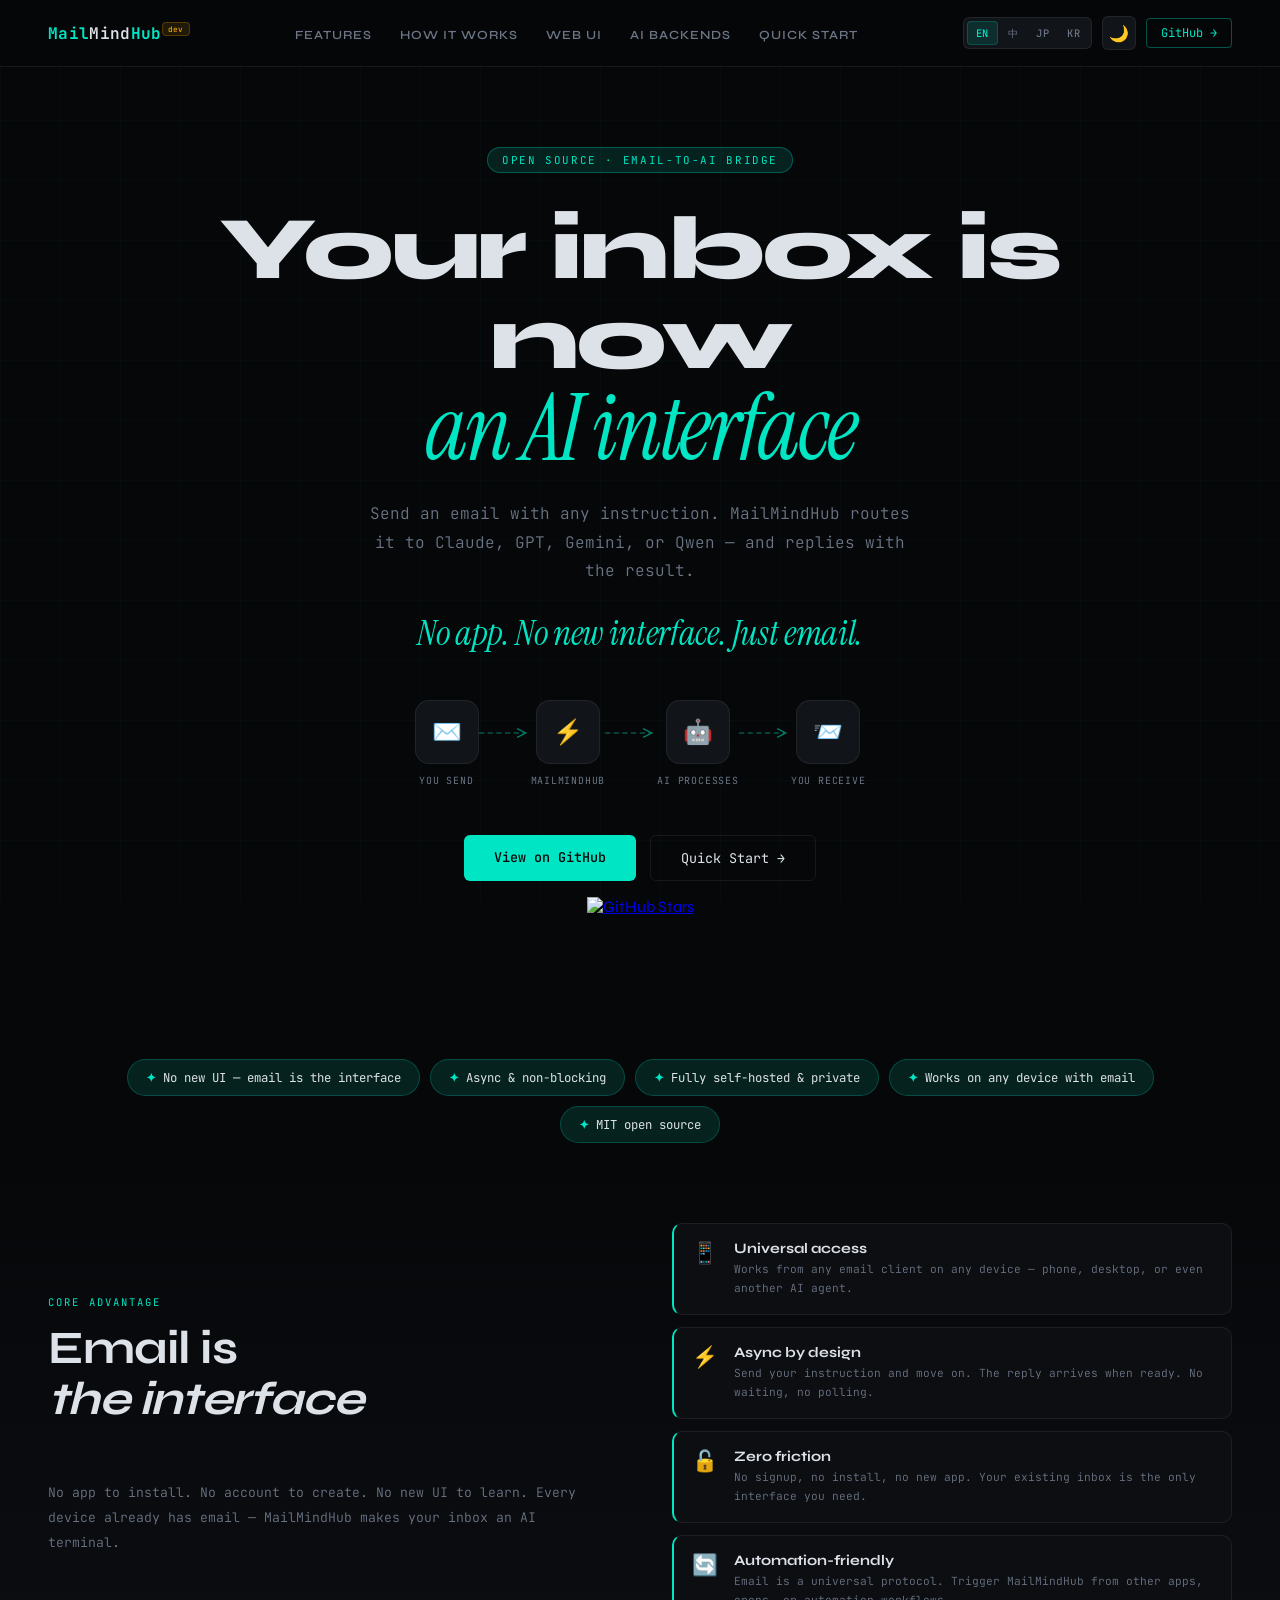
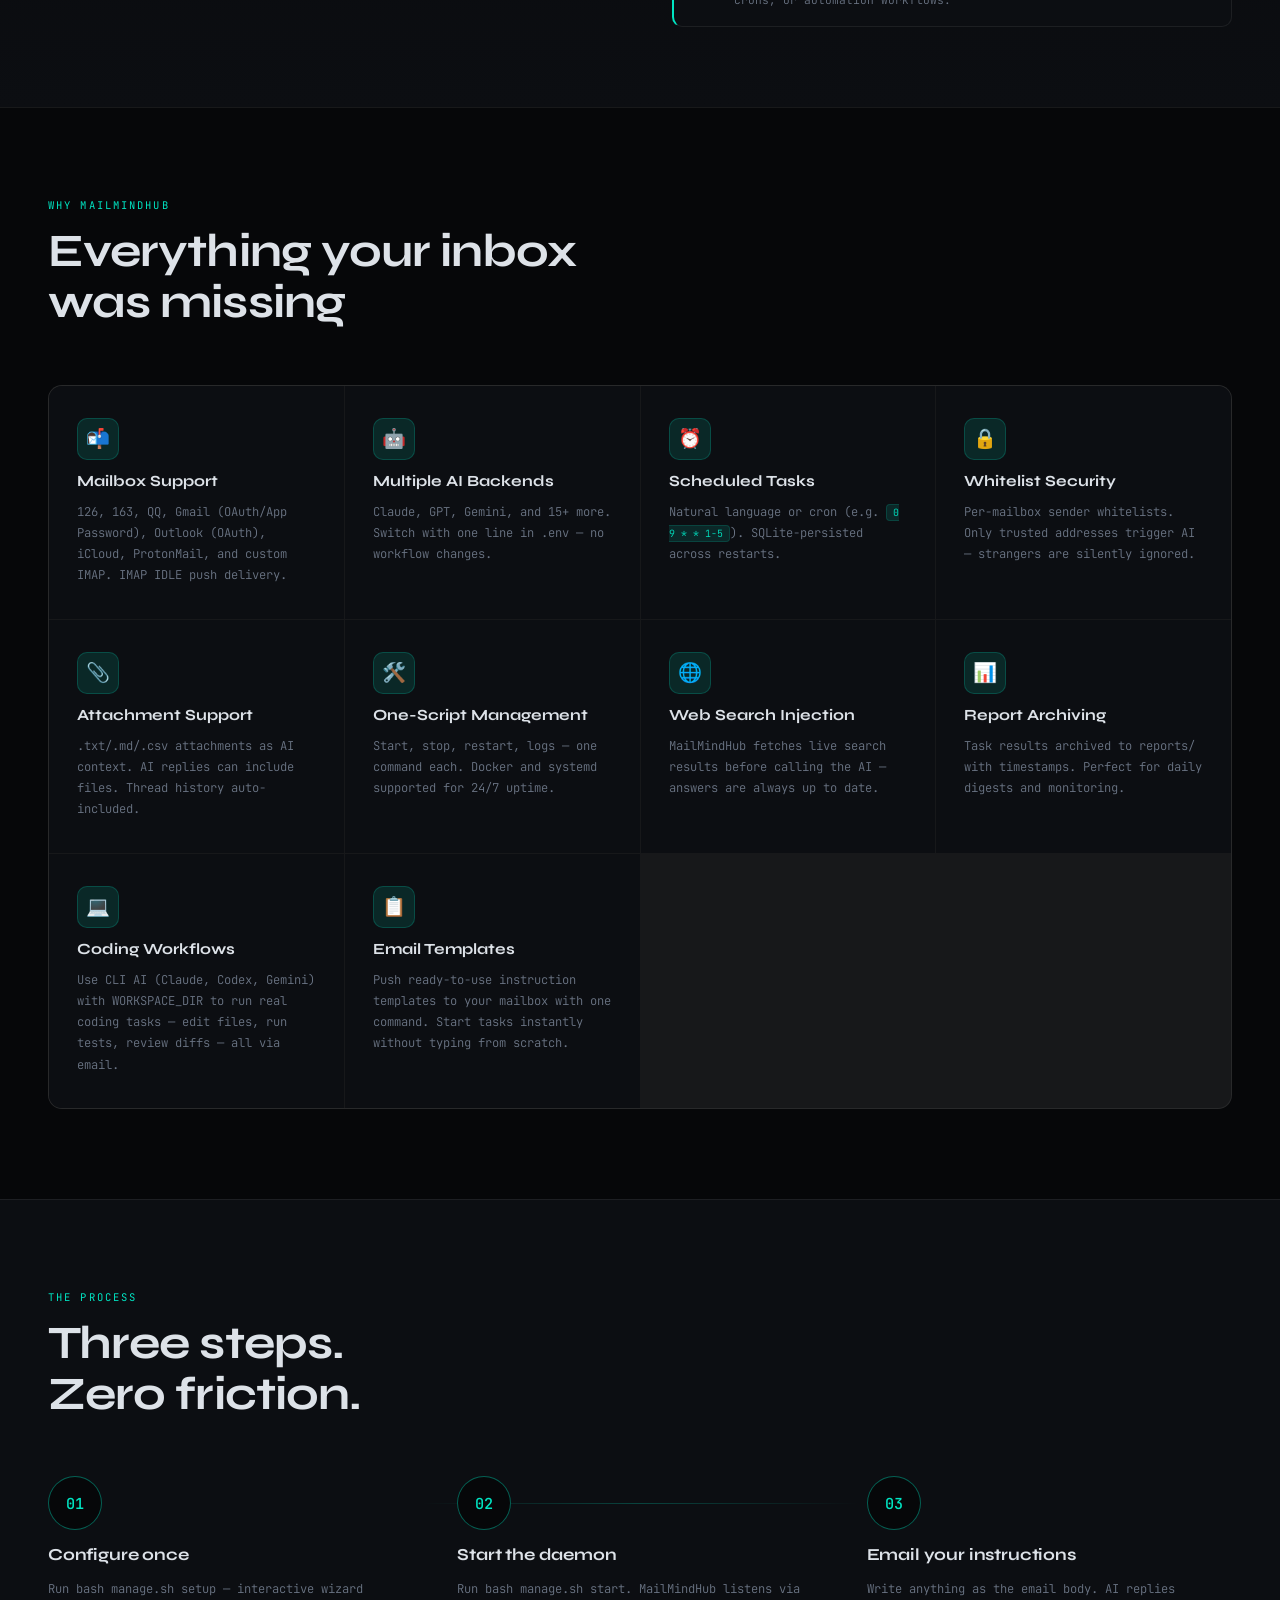
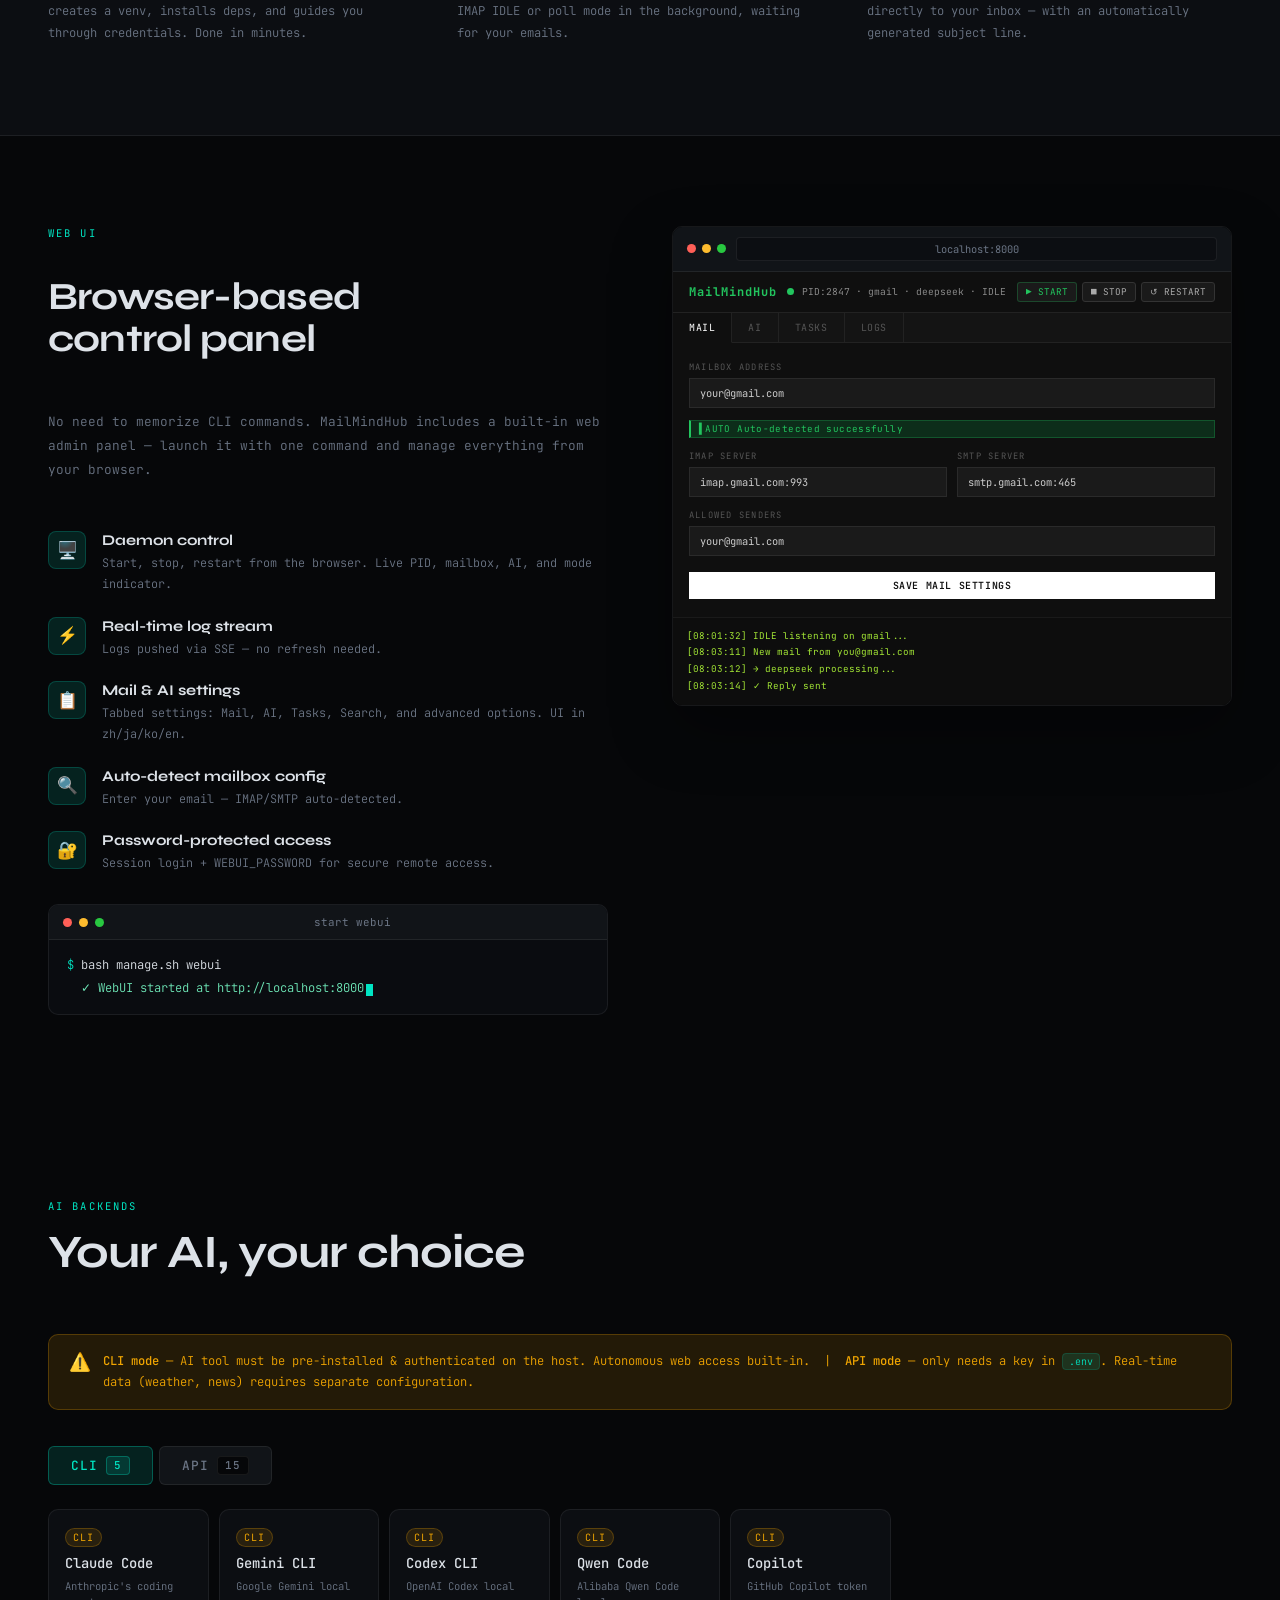
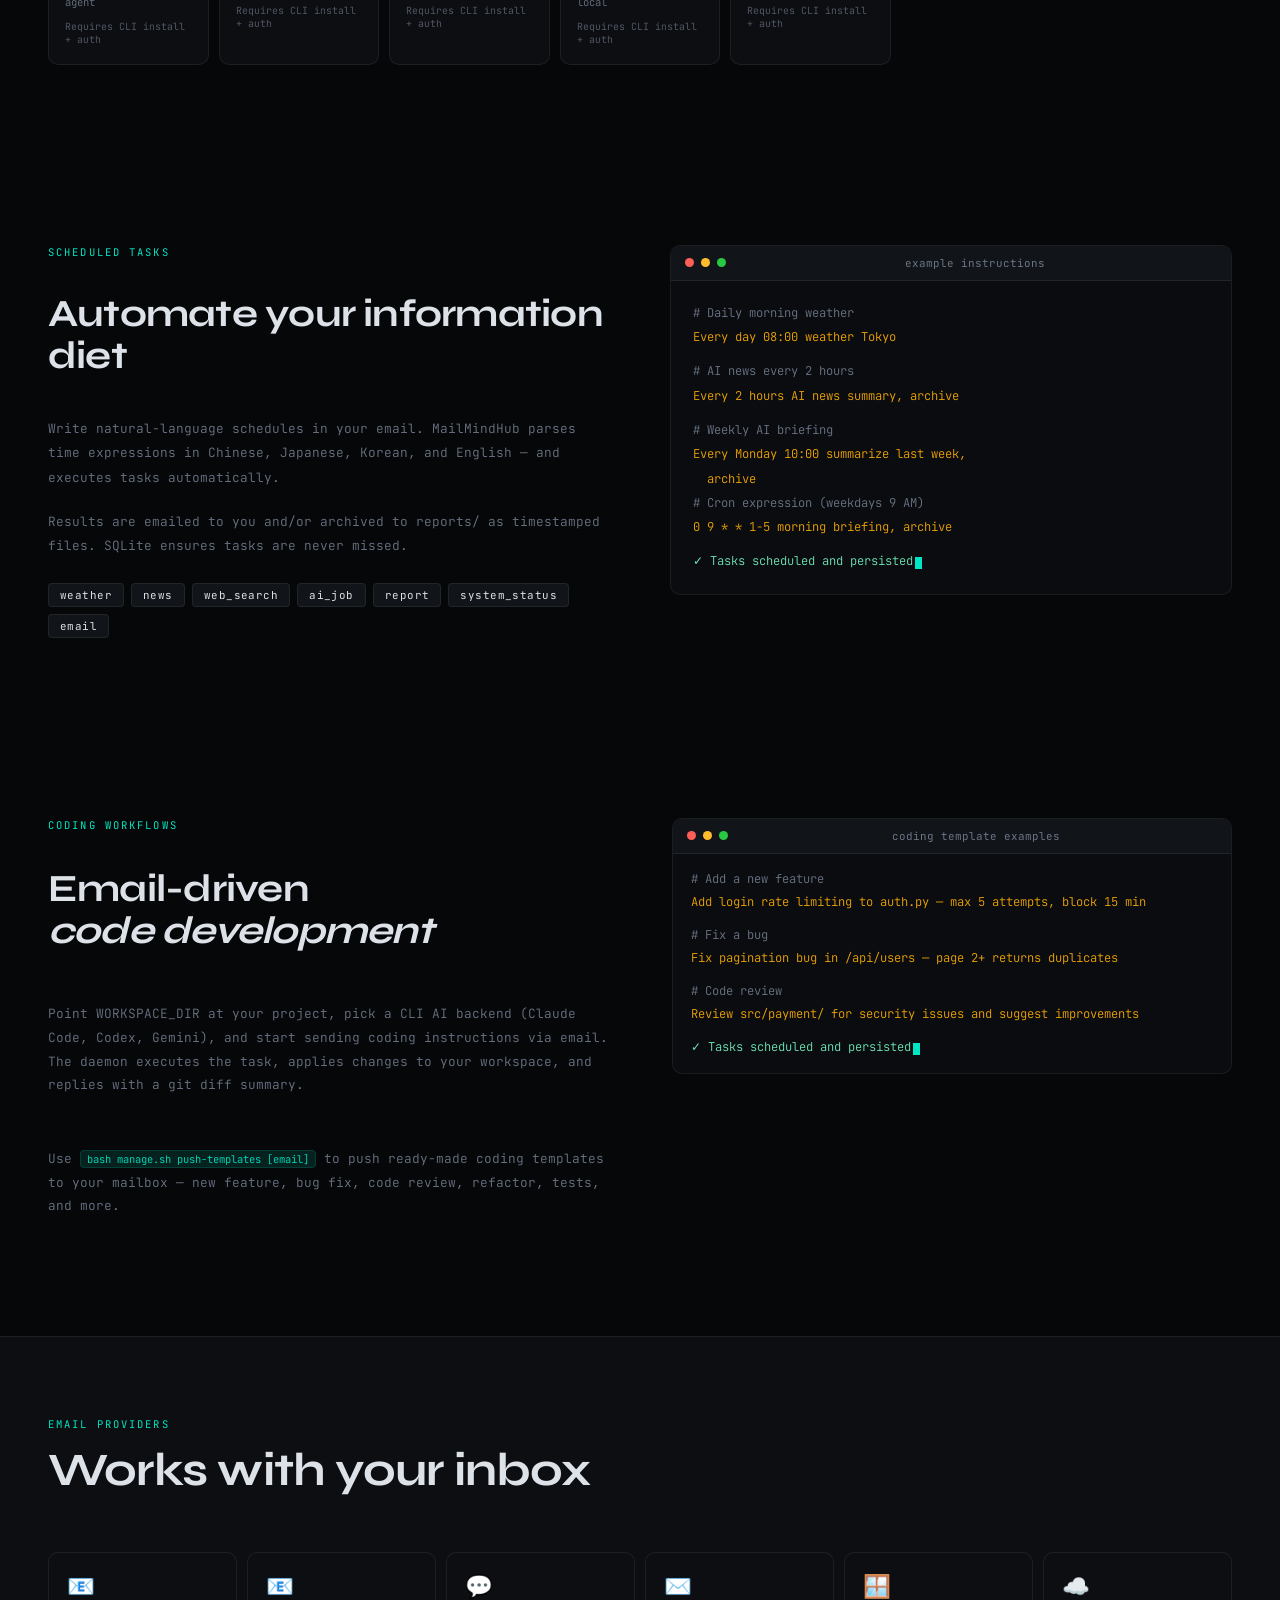
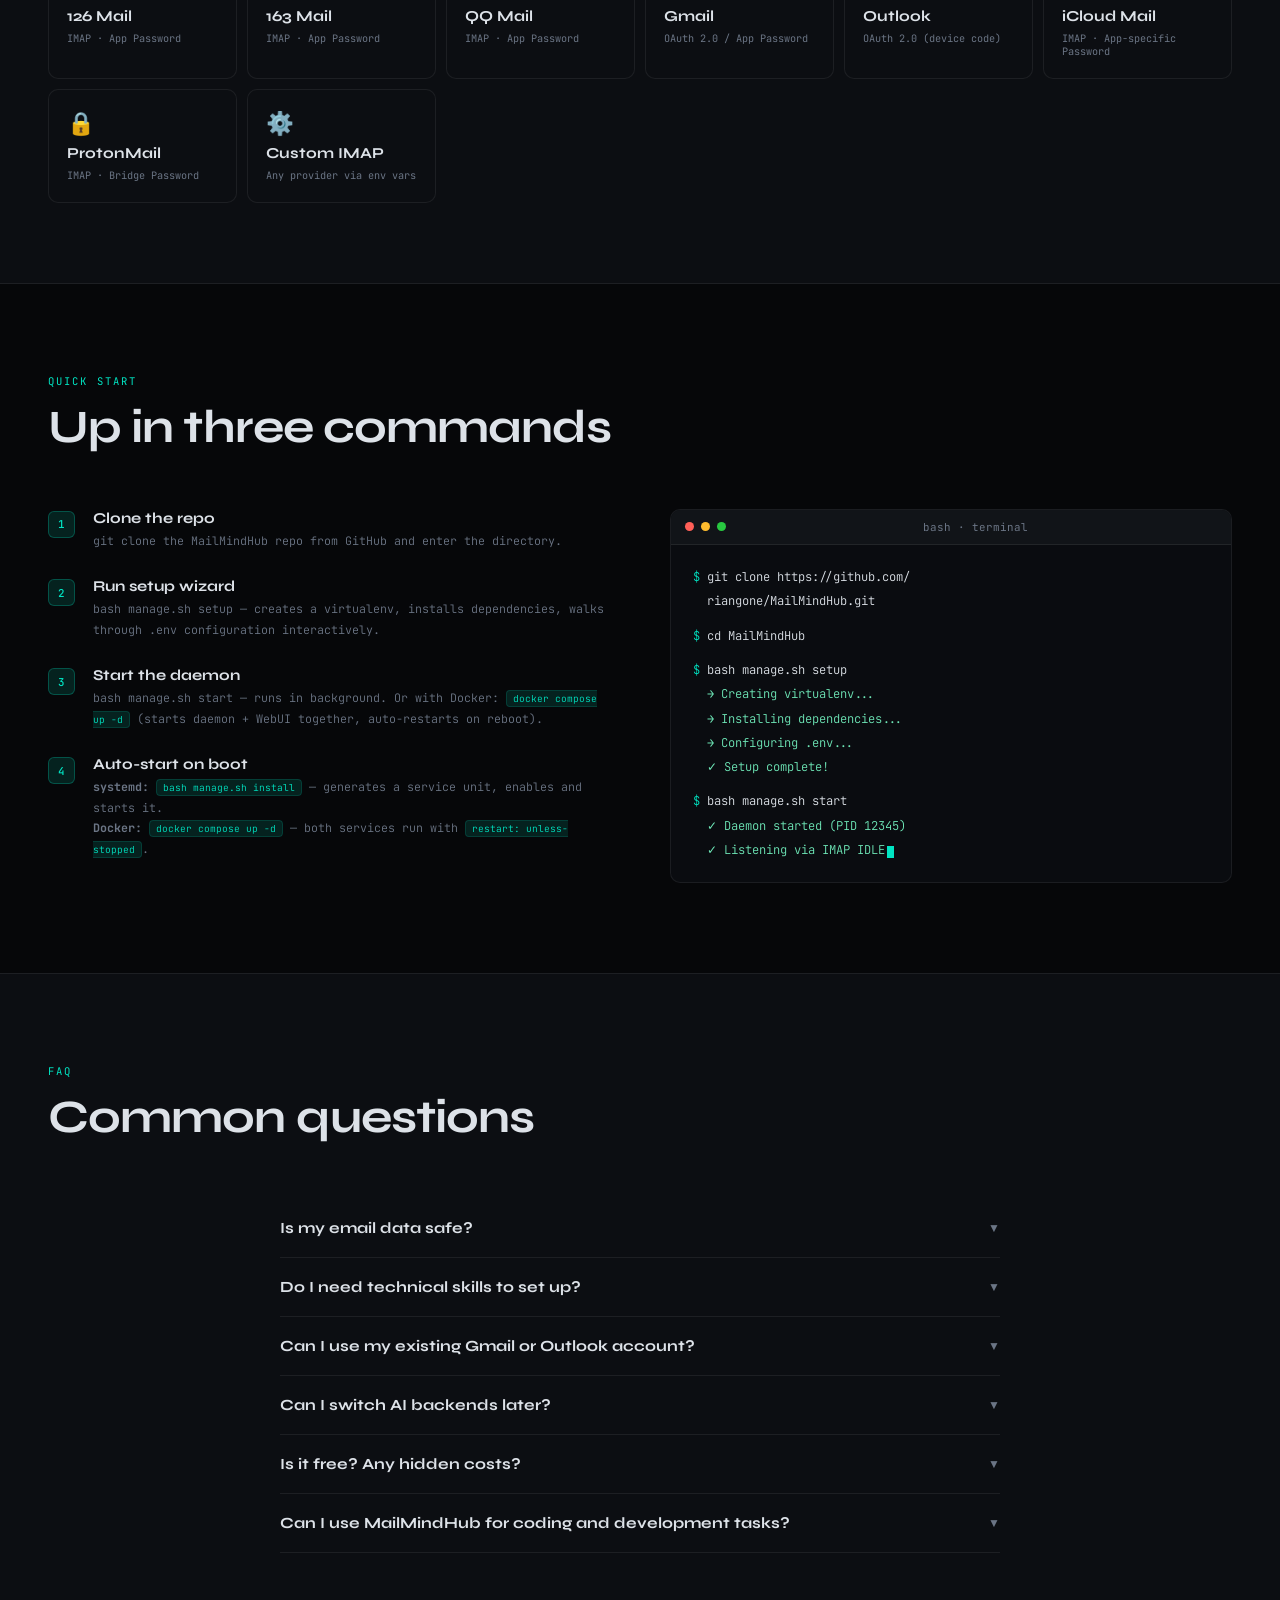
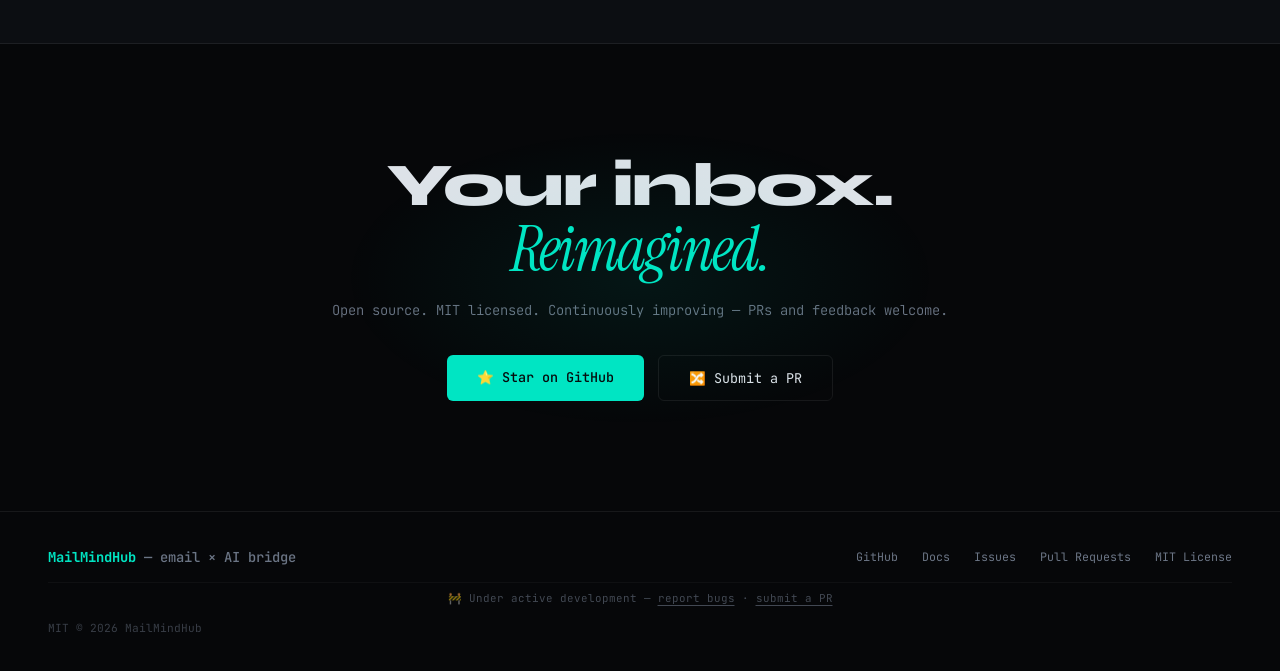
==== commit a4d577f5: "提交并推送代码和文档 Co-authored-by: Qwen-Coder <qwen-coder@alibabacloud.com>" ====
--- a/docs/index.html
+++ b/docs/index.html
@@ -380,6 +380,9 @@
     .webui-feat-icon { width: 38px; height: 38px; border-radius: 8px; background: var(--cyan-dim); border: 1px solid rgba(0,229,195,0.2); display: flex; align-items: center; justify-content: center; font-size: 1.05rem; flex-shrink: 0; }
     .webui-feat-content h4 { font-size: 0.93rem; font-weight: 700; color: var(--text); margin-bottom: 4px; }
     .webui-feat-content p { font-family: 'JetBrains Mono', monospace; font-size: 0.74rem; font-weight: 300; color: var(--muted); line-height: 1.75; }
+
+    /* ── CODING WORKFLOWS ── */
+    #coding { padding: 90px 48px; }
 
     /* Browser mockup */
     .browser-mock { border-radius: 10px; overflow: hidden; border: 1px solid var(--border); box-shadow: 0 24px 60px rgba(0,0,0,0.35); }
@@ -574,7 +577,7 @@
       .nav-controls { gap: 8px; }
       .hamburger { display: flex; }
       .lang-btn { padding: 4px 6px; font-size: 0.6rem; }
-      #features, #ai, #start, #cta, #tasks, #webui { padding: 60px 20px; }
+      #features, #ai, #start, #cta, #tasks, #webui, #coding { padding: 60px 20px; }
       #how, #mailboxes { padding: 60px 20px; }
       .usp-strip { padding: 40px 20px 0; gap: 8px; }
       .usp-pill { font-size: 0.72rem; padding: 7px 14px; }
@@ -950,8 +953,8 @@
     </div>
 
     <div class="ai-tabs-header">
-      <button class="ai-tab-btn active" data-target="cli">CLI <span class="tab-count">3</span></button>
-      <button class="ai-tab-btn" data-target="api">API <span class="tab-count">5</span></button>
+      <button class="ai-tab-btn active" data-target="cli">CLI <span class="tab-count">5</span></button>
+      <button class="ai-tab-btn" data-target="api">API <span class="tab-count">15</span></button>
     </div>
     <div class="ai-pane active" id="ai-pane-cli">
       <div class="ai-grid">
@@ -959,6 +962,7 @@
         <div class="ai-card reveal"><span class="ai-type cli">CLI</span><div class="ai-name">Gemini CLI</div><div class="ai-desc" data-i18n="ai_gemini_cli_desc"></div><div class="ai-req" data-i18n="ai_cli_req"></div></div>
         <div class="ai-card reveal"><span class="ai-type cli">CLI</span><div class="ai-name">Codex CLI</div><div class="ai-desc" data-i18n="ai_codex_desc"></div><div class="ai-req" data-i18n="ai_cli_req"></div></div>
         <div class="ai-card reveal"><span class="ai-type cli">CLI</span><div class="ai-name">Qwen Code</div><div class="ai-desc" data-i18n="ai_qwen_code_desc"></div><div class="ai-req" data-i18n="ai_cli_req"></div></div>
+        <div class="ai-card reveal"><span class="ai-type cli">CLI</span><div class="ai-name">Copilot</div><div class="ai-desc" data-i18n="ai_copilot_desc"></div><div class="ai-req" data-i18n="ai_cli_req"></div></div>
       </div>
     </div>
     <div class="ai-pane" id="ai-pane-api">
@@ -968,6 +972,16 @@
         <div class="ai-card reveal"><span class="ai-type api">API</span><div class="ai-name">Gemini</div><div class="ai-desc" data-i18n="ai_gemini_desc"></div><div class="ai-req">GEMINI_API_KEY</div></div>
         <div class="ai-card reveal"><span class="ai-type api">API</span><div class="ai-name">DeepSeek</div><div class="ai-desc" data-i18n="ai_deepseek_desc"></div><div class="ai-req">DEEPSEEK_API_KEY</div></div>
         <div class="ai-card reveal"><span class="ai-type api">API</span><div class="ai-name">Groq</div><div class="ai-desc" data-i18n="ai_groq_desc"></div><div class="ai-req">GROQ_API_KEY</div></div>
+        <div class="ai-card reveal"><span class="ai-type api">API</span><div class="ai-name">Perplexity</div><div class="ai-desc" data-i18n="ai_perplexity_desc"></div><div class="ai-req">PERPLEXITY_API_KEY</div></div>
+        <div class="ai-card reveal"><span class="ai-type api">API</span><div class="ai-name">Cohere</div><div class="ai-desc" data-i18n="ai_cohere_desc"></div><div class="ai-req">COHERE_API_KEY</div></div>
+        <div class="ai-card reveal"><span class="ai-type api">API</span><div class="ai-name">Qwen</div><div class="ai-desc" data-i18n="ai_qwen_desc"></div><div class="ai-req">QWEN_API_KEY</div></div>
+        <div class="ai-card reveal"><span class="ai-type api">API</span><div class="ai-name">Moonshot</div><div class="ai-desc" data-i18n="ai_moonshot_desc"></div><div class="ai-req">MOONSHOT_API_KEY</div></div>
+        <div class="ai-card reveal"><span class="ai-type api">API</span><div class="ai-name">GLM</div><div class="ai-desc" data-i18n="ai_glm_desc"></div><div class="ai-req">GLM_API_KEY</div></div>
+        <div class="ai-card reveal"><span class="ai-type api">API</span><div class="ai-name">Spark</div><div class="ai-desc" data-i18n="ai_spark_desc"></div><div class="ai-req">SPARK_API_KEY</div></div>
+        <div class="ai-card reveal"><span class="ai-type api">API</span><div class="ai-name">Ernie</div><div class="ai-desc" data-i18n="ai_ernie_desc"></div><div class="ai-req">ERNIE_API_KEY</div></div>
+        <div class="ai-card reveal"><span class="ai-type api">API</span><div class="ai-name">Yi</div><div class="ai-desc" data-i18n="ai_yi_desc"></div><div class="ai-req">YI_API_KEY</div></div>
+        <div class="ai-card reveal"><span class="ai-type api">API</span><div class="ai-name">Ollama</div><div class="ai-desc" data-i18n="ai_ollama_desc"></div><div class="ai-req">OLLAMA_BASE_URL</div></div>
+        <div class="ai-card reveal"><span class="ai-type api">API</span><div class="ai-name">vLLM</div><div class="ai-desc" data-i18n="ai_vllm_desc"></div><div class="ai-req">VLLM_BASE_URL</div></div>
       </div>
     </div>
   </div>
@@ -1198,6 +1212,7 @@
     ai_cli_req: 'Requires CLI install + auth',
     ai_anthropic_desc: 'Claude via API key', ai_openai_desc: 'GPT-4o via API key', ai_gemini_desc: 'Gemini via API key', ai_qwen_desc: 'Qwen via API key', ai_deepseek_desc: 'DeepSeek via API key', ai_copilot_desc: 'GitHub Copilot token',
     ai_groq_desc: 'Llama via Groq ultra-fast inference', ai_perplexity_desc: 'Perplexity search-augmented AI', ai_cohere_desc: 'Cohere enterprise API', ai_moonshot_desc: 'Moonshot Kimi API', ai_glm_desc: 'Zhipu GLM API', ai_spark_desc: 'iFlytek Spark API', ai_ernie_desc: 'Baidu Ernie API', ai_yi_desc: '01.AI Yi API',
+    ai_ollama_desc: 'Ollama local model server', ai_vllm_desc: 'vLLM local model server',
     task_label: 'Scheduled Tasks', task_title: 'Automate your information diet',
     task_p1: 'Write natural-language schedules in your email. MailMindHub parses time expressions in Chinese, Japanese, Korean, and English — and executes tasks automatically.',
     task_p2: 'Results are emailed to you and/or archived to reports/ as timestamped files. SQLite ensures tasks are never missed.',
@@ -1294,6 +1309,7 @@
     ai_cli_req: '需安装 CLI 并完成认证',
     ai_anthropic_desc: 'Claude API 调用', ai_openai_desc: 'GPT-4o API 调用', ai_gemini_desc: 'Gemini API 调用', ai_qwen_desc: '通义千问 API 调用', ai_deepseek_desc: 'DeepSeek API 调用', ai_copilot_desc: 'GitHub Copilot Token',
     ai_groq_desc: 'Groq 高速推理（Llama）', ai_perplexity_desc: 'Perplexity 搜索增强 AI', ai_cohere_desc: 'Cohere 企业级 API', ai_moonshot_desc: '月之暗面 Kimi API', ai_glm_desc: '智谱 GLM API', ai_spark_desc: '讯飞星火 API', ai_ernie_desc: '百度文心一言 API', ai_yi_desc: '零一万物 Yi API',
+    ai_ollama_desc: 'Ollama 本地模型服务', ai_vllm_desc: 'vLLM 本地模型服务',
     task_label: '定时任务', task_title: '自动化你的信息获取',
     task_p1: '在邮件中用自然语言写下定时计划，MailMindHub 解析中、日、韩、英四种语言的时间表达，自动执行任务。',
     task_p2: '结果可通过邮件发送给你，也可归档到 reports/ 目录，以时间戳命名保存。',
@@ -1390,6 +1406,7 @@
     ai_cli_req: 'CLIインストール・認証が必要',
     ai_anthropic_desc: 'Claude APIキー', ai_openai_desc: 'GPT-4o APIキー', ai_gemini_desc: 'Gemini APIキー', ai_qwen_desc: 'Qwen APIキー', ai_deepseek_desc: 'DeepSeek APIキー', ai_copilot_desc: 'GitHub Copilotトークン',
     ai_groq_desc: 'Groq 高速推論（Llama）', ai_perplexity_desc: 'Perplexity 検索拡張 AI', ai_cohere_desc: 'Cohere エンタープライズ API', ai_moonshot_desc: '月之暗面 Kimi API', ai_glm_desc: '智谱 GLM API', ai_spark_desc: '讯飞 Spark API', ai_ernie_desc: '百度 Ernie API', ai_yi_desc: '零一万物 Yi API',
+    ai_ollama_desc: 'Ollama ローカルモデルサーバー', ai_vllm_desc: 'vLLM ローカルモデルサーバー',
     task_label: '定期タスク', task_title: '情報収集を自動化',
     task_p1: 'メールに自然言語でスケジュールを記述。中国語・日本語・韓国語・英語の時間表現を解析し、タスクを自動実行。',
     task_p2: '結果はメール送信またはreports/にアーカイブ保存できます。',
@@ -1486,6 +1503,7 @@
     ai_cli_req: 'CLI 설치 및 인증 필요',
     ai_anthropic_desc: 'Claude API 키', ai_openai_desc: 'GPT-4o API 키', ai_gemini_desc: 'Gemini API 키', ai_qwen_desc: 'Qwen API 키', ai_deepseek_desc: 'DeepSeek API 키', ai_copilot_desc: 'GitHub Copilot 토큰',
     ai_groq_desc: 'Groq 고속 추론（Llama）', ai_perplexity_desc: 'Perplexity 검색 증강 AI', ai_cohere_desc: 'Cohere 엔터프라이즈 API', ai_moonshot_desc: '월지암면 Kimi API', ai_glm_desc: '智谱 GLM API', ai_spark_desc: '讯飞 Spark API', ai_ernie_desc: '바이두 Ernie API', ai_yi_desc: '零一万物 Yi API',
+    ai_ollama_desc: 'Ollama 로컬 모델 서버', ai_vllm_desc: 'vLLM 로컬 모델 서버',
     task_label: '예약 작업', task_title: '정보 수집을 자동화하세요',
     task_p1: '이메일에 자연어로 스케줄을 작성하세요. MailMindHub가 한국어, 중국어, 일본어, 영어의 시간 표현을 파싱해 자동 실행합니다.',
     task_p2: '결과는 이메일 발송 및/또는 reports/에 타임스탬프로 아카이브됩니다.',
